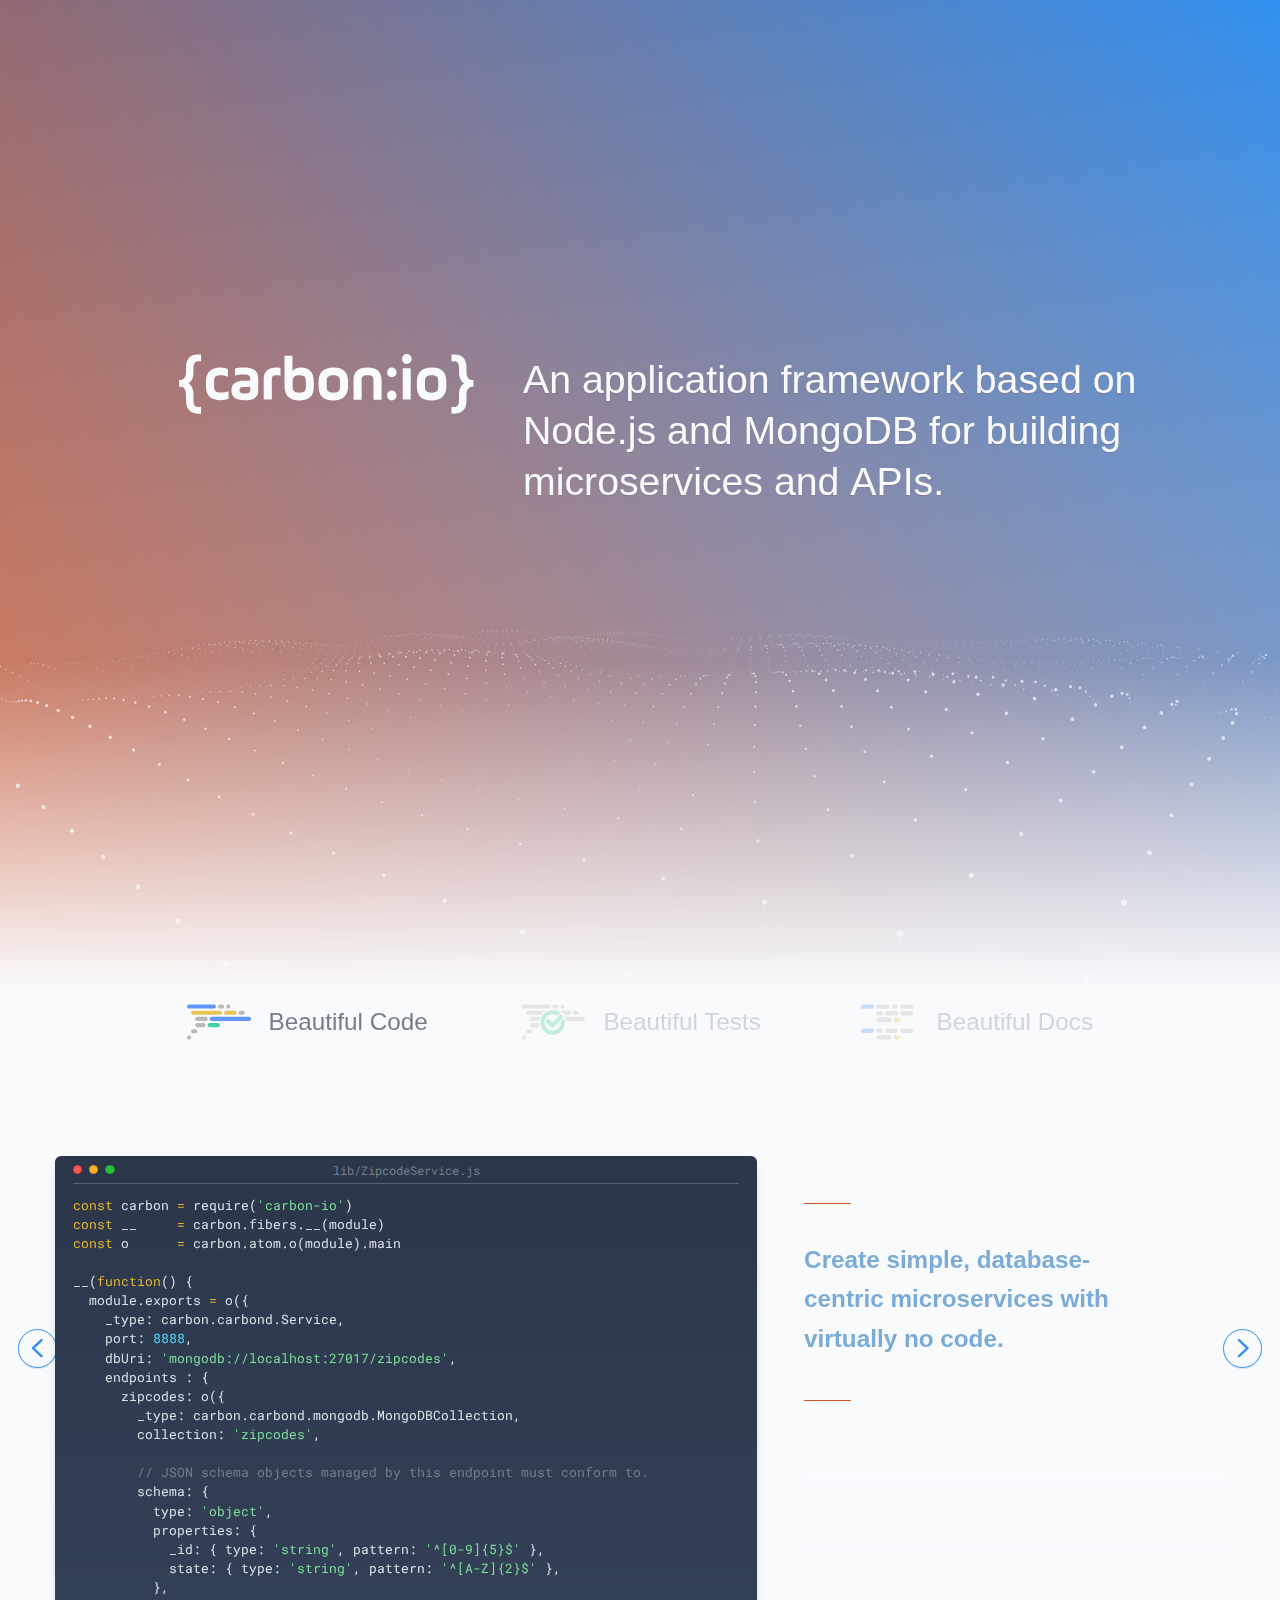
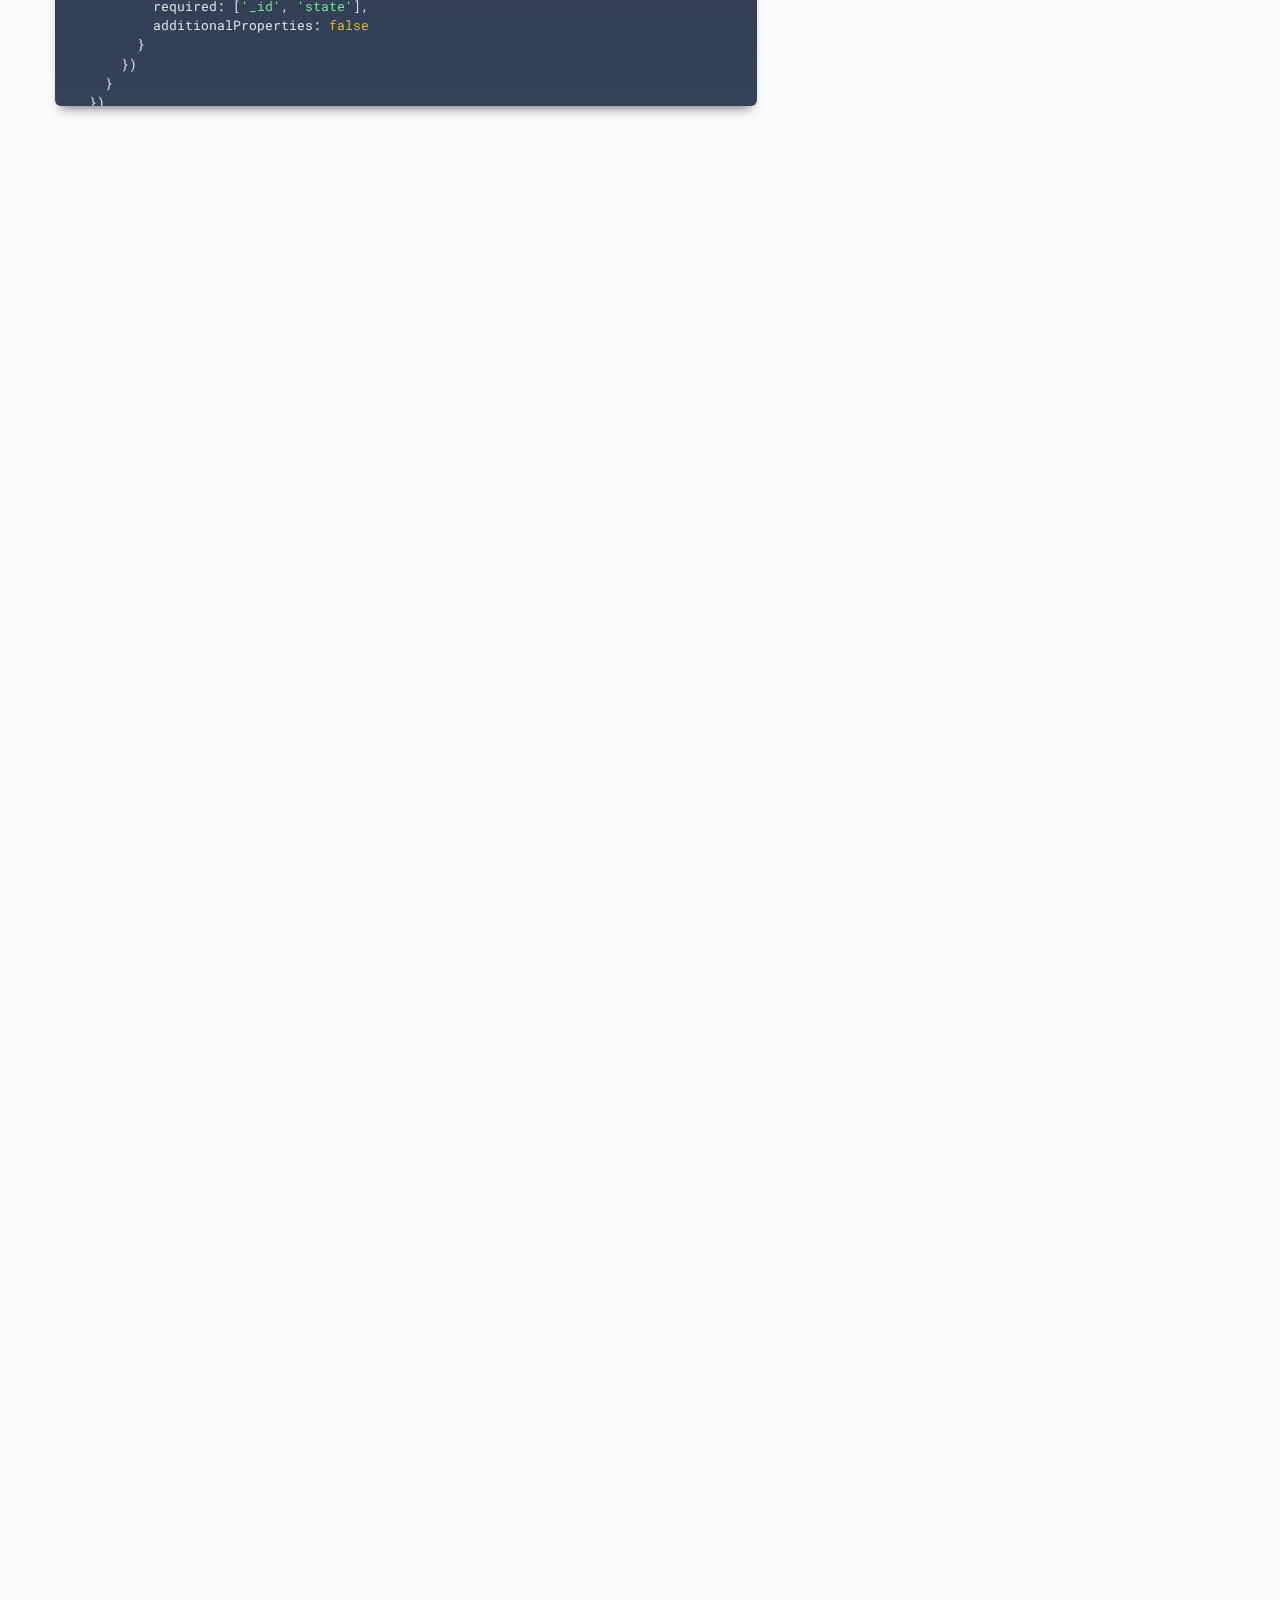
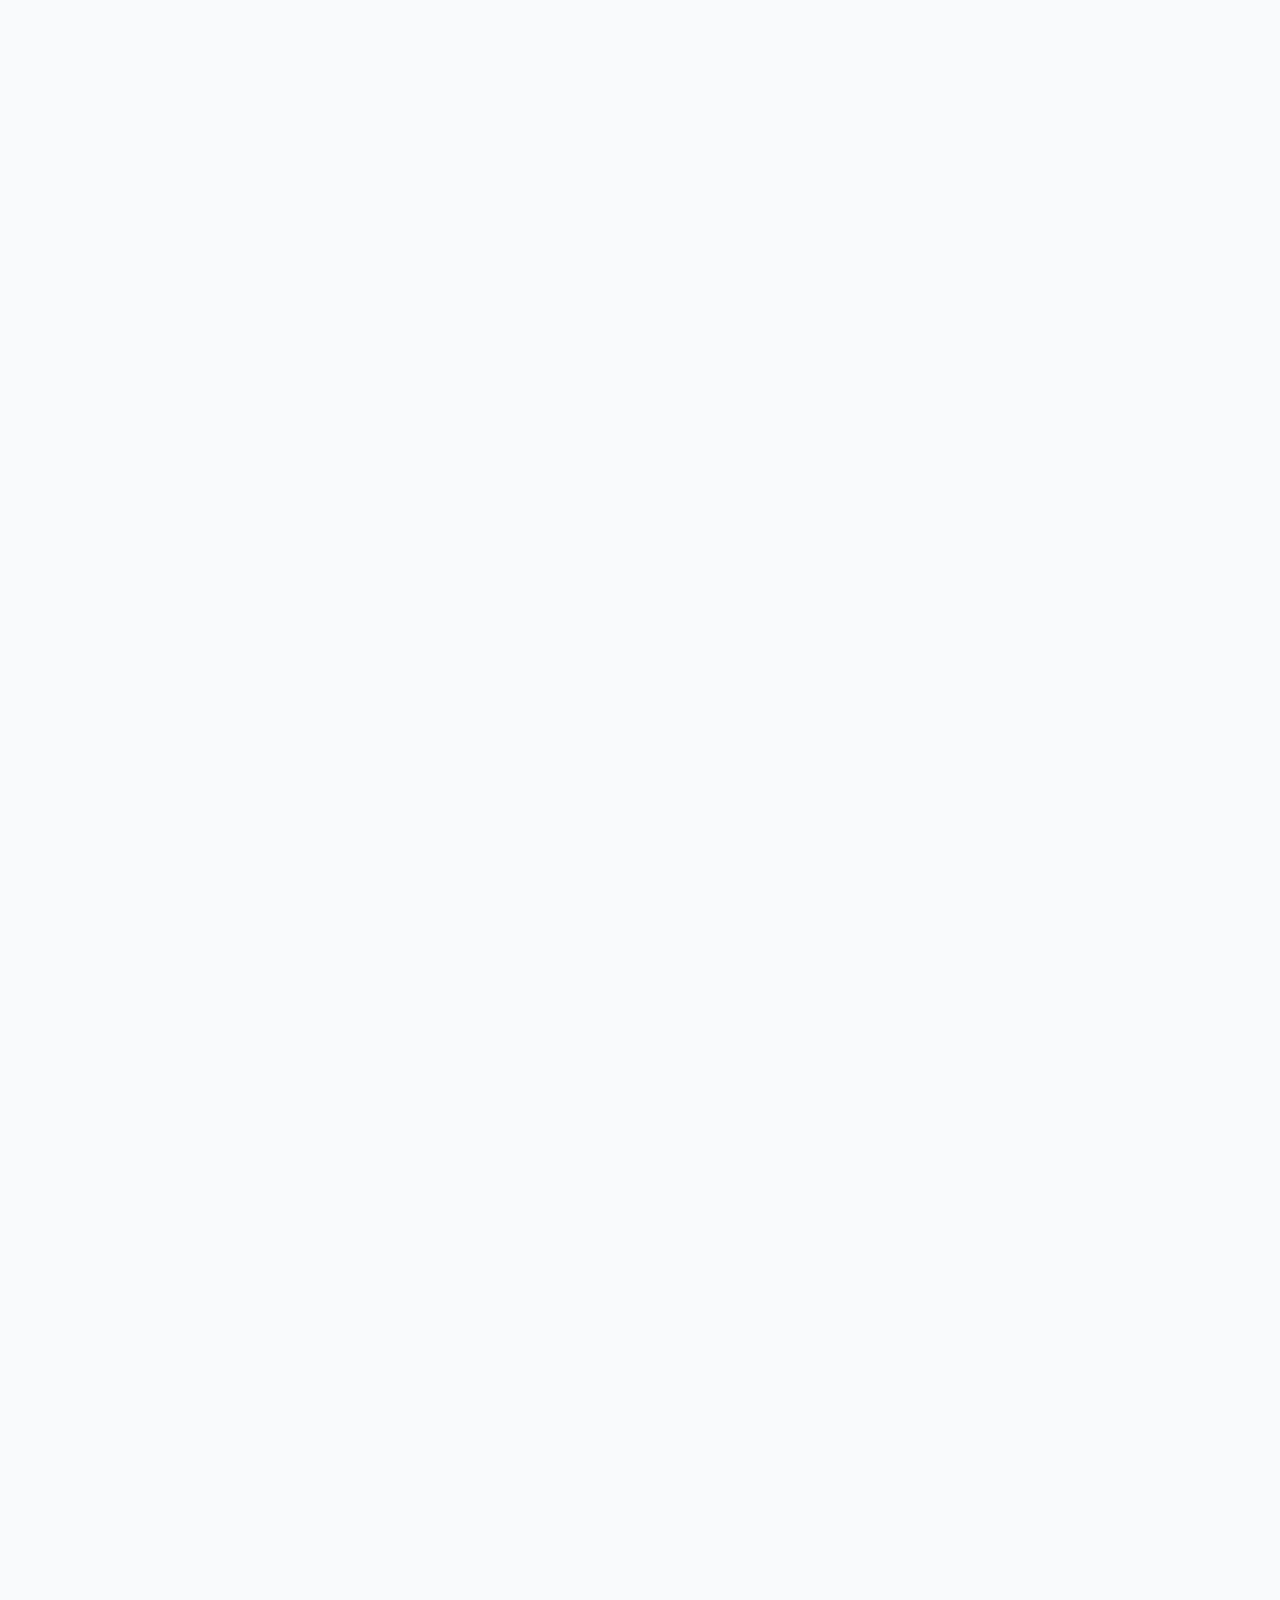
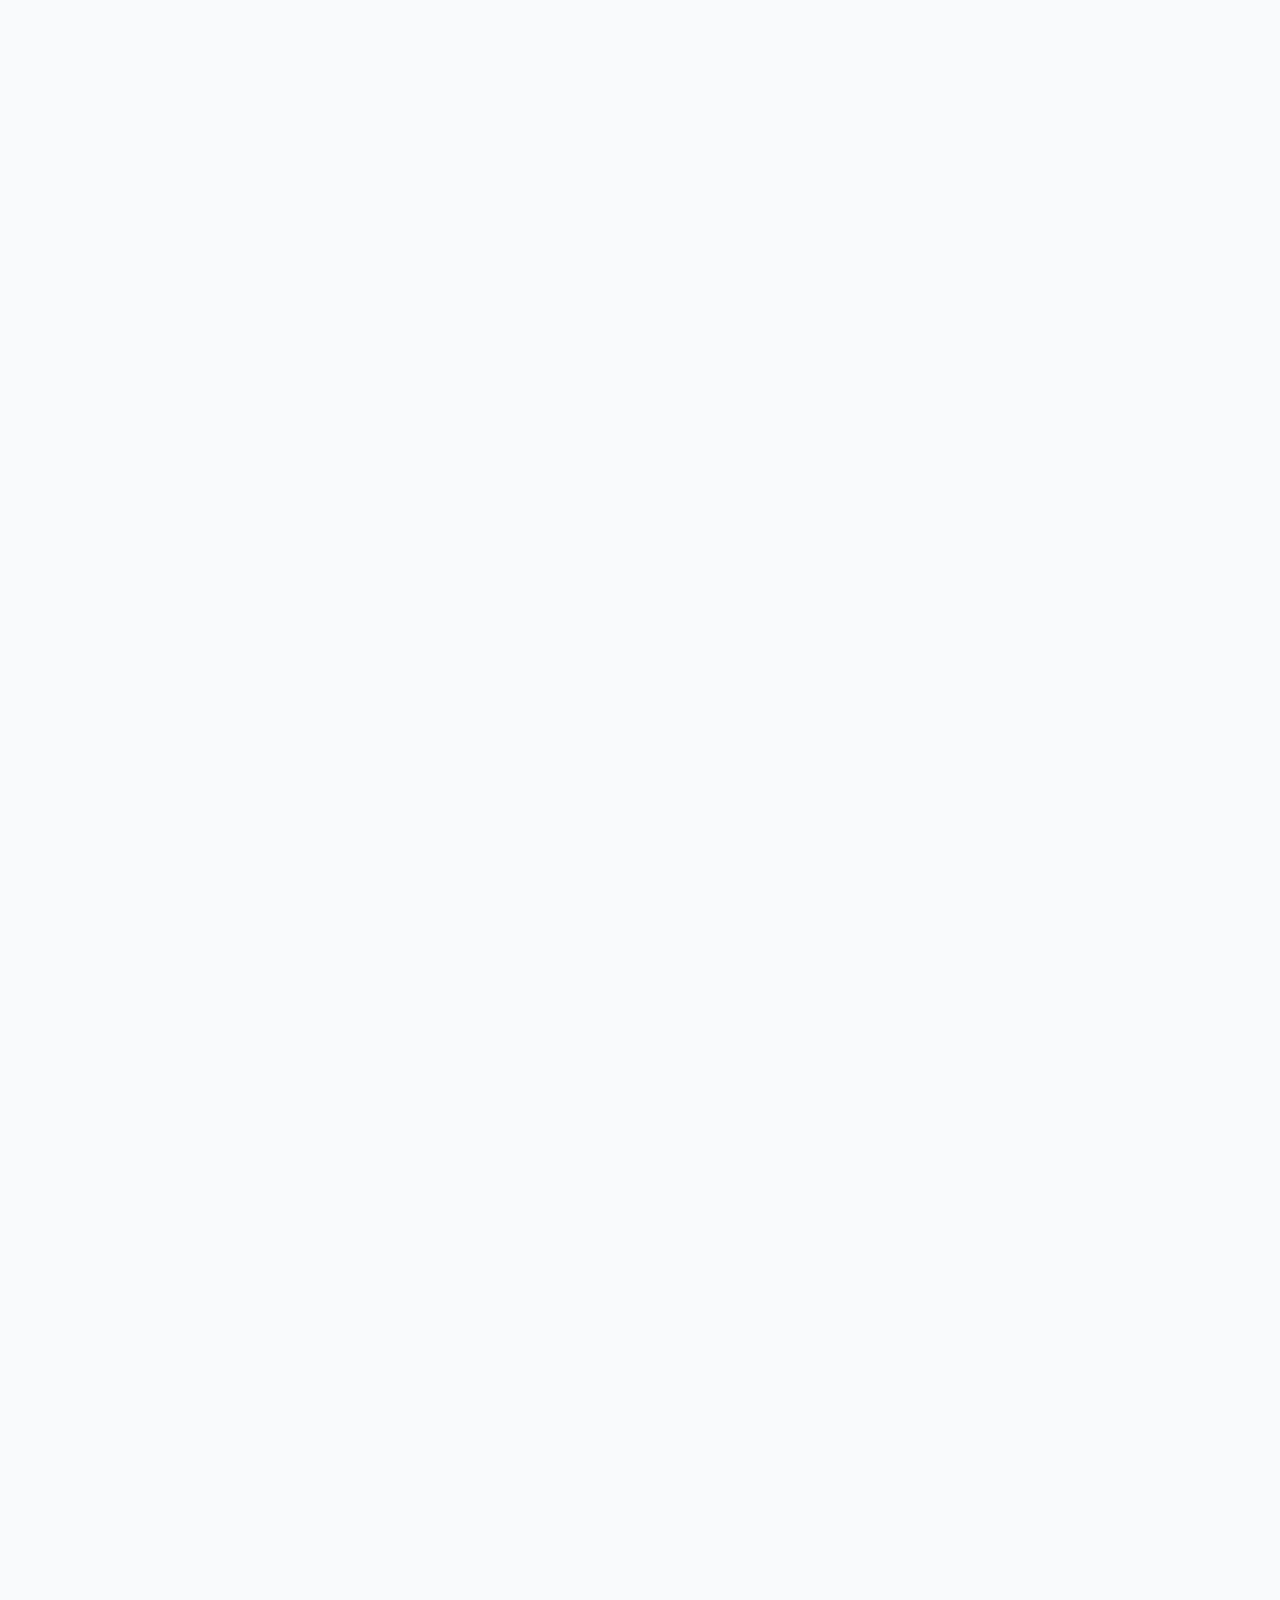
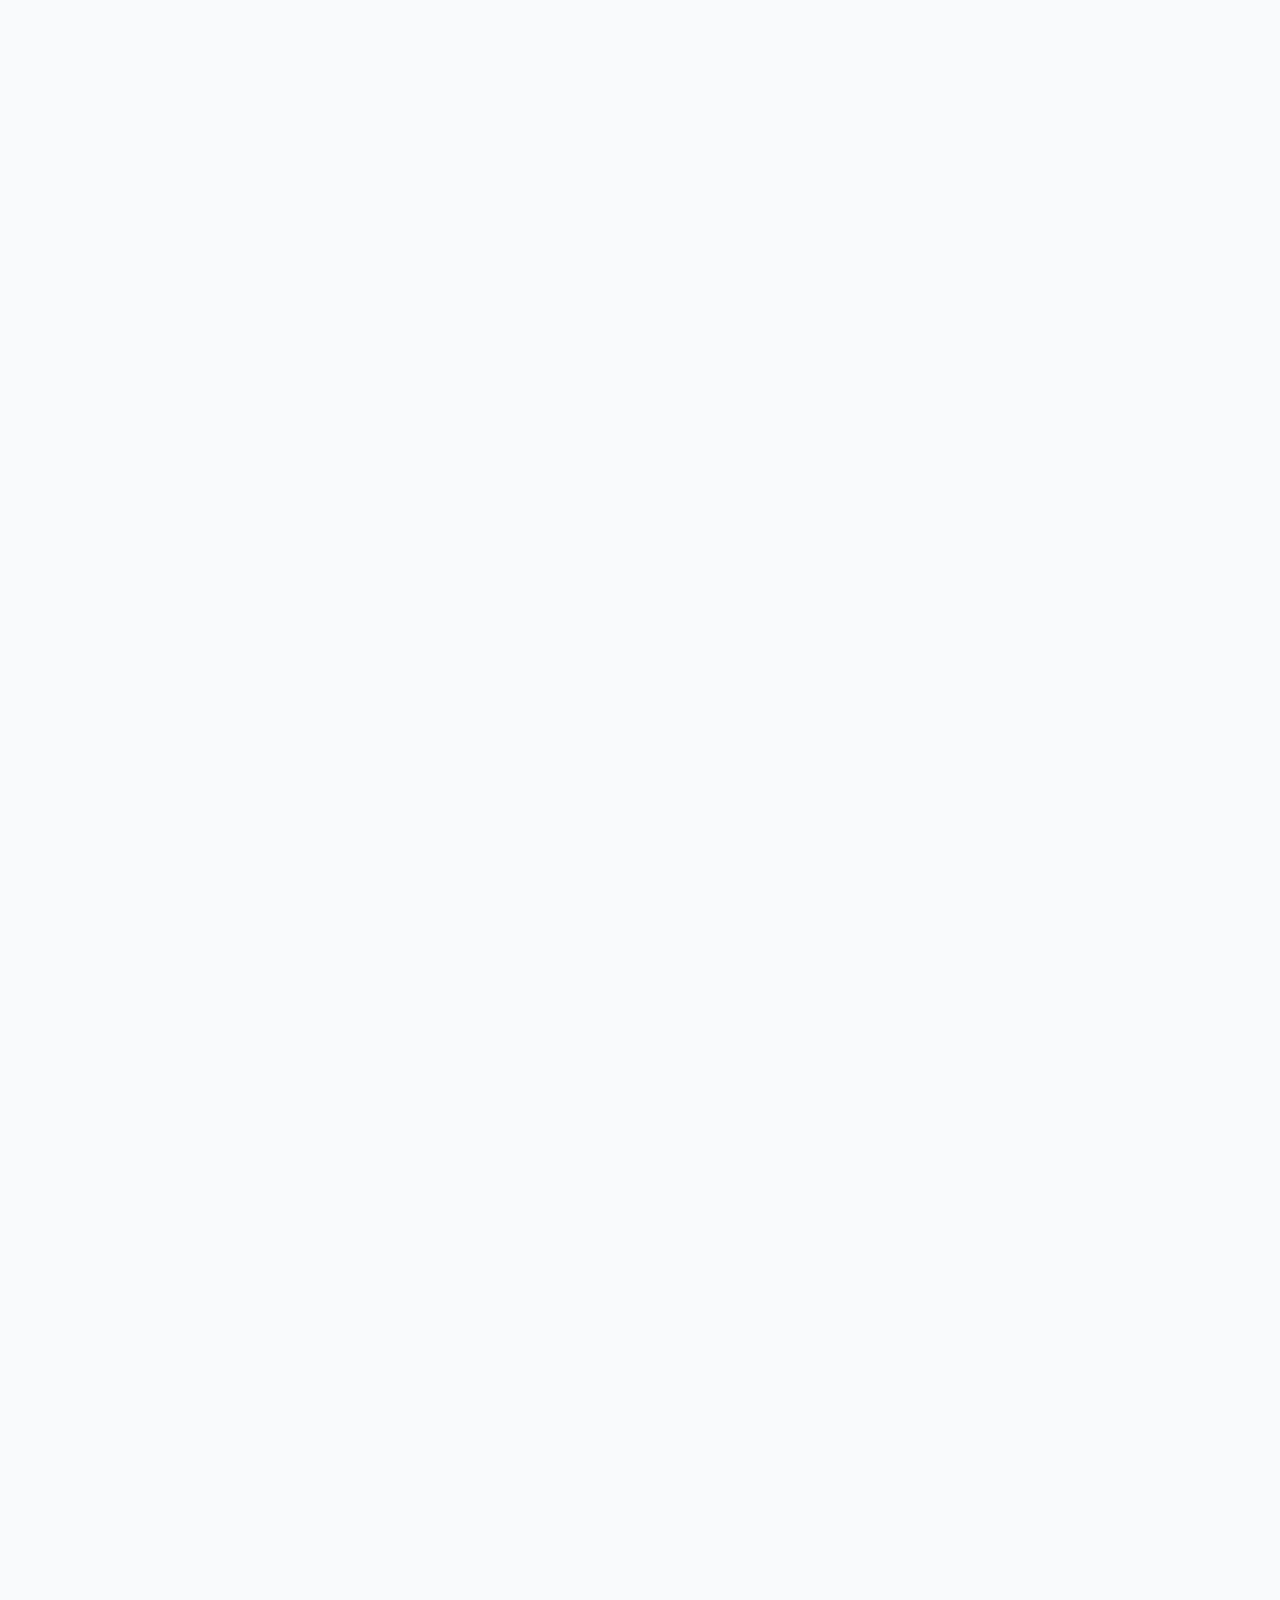
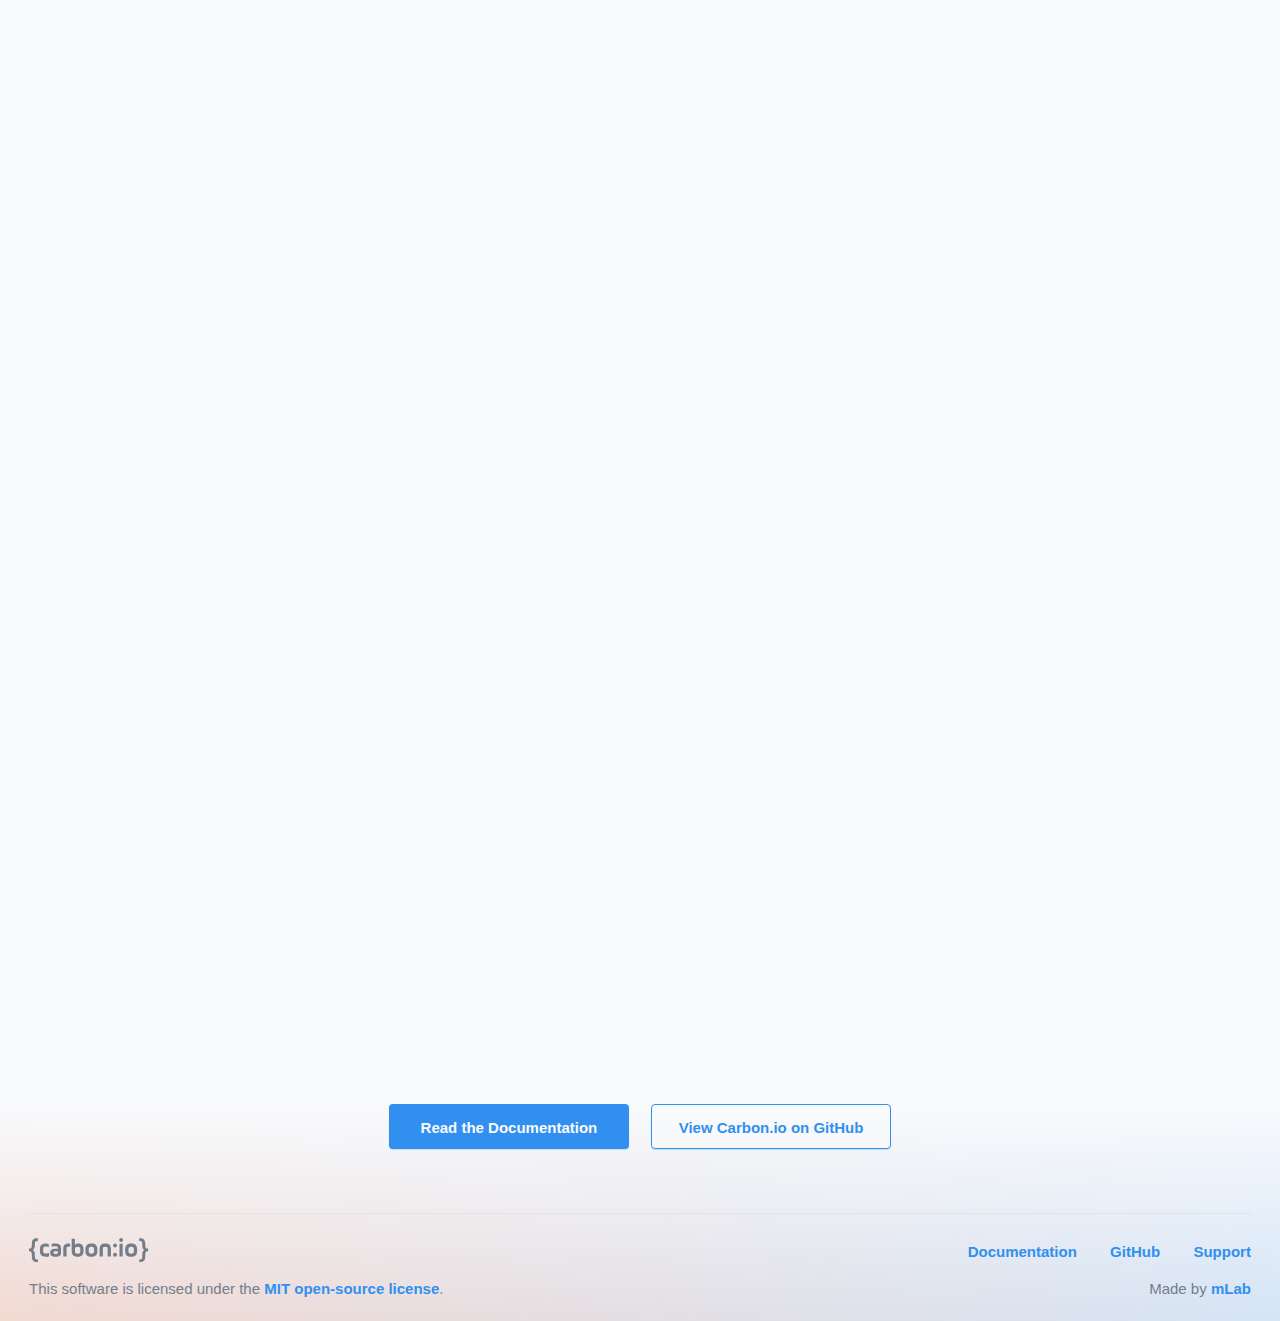
==== docs/index.html @ abeb1b85 "add compiled docs directory" ====
<!DOCTYPE html>
<html lang="en">

<head>
  <meta charset="utf-8">
  <meta http-equiv="Content-Type" content="text/html; charset=utf-8" />
  <meta name="viewport" content="width=device-width, initial-scale=1, user-scalable=no">

  <title>Carbon.io - API & Microservice App Framework</title>
  <meta name="Description" content="Quickly build, test, and document database-centric microservices and APIs with Carbon.io."/>
  <meta name='Keywords' content="carbon, carbon io, node.js, nodejs, microservice, microservices, api, framework, documentation, MongoDB" />
  <link rel="canonical" href="https://carbon.io/" />

  <!-- Icons -->
  <link rel="apple-touch-icon" sizes="180x180" href="/apple-touch-icon.png">
  <link rel="icon" type="image/png" sizes="32x32" href="/favicon-32x32.png">
  <link rel="icon" type="image/png" sizes="16x16" href="/favicon-16x16.png">
  <link rel="manifest" href="/manifest.json">
  <link rel="mask-icon" href="/safari-pinned-tab.svg" color="#3190ef">
  <meta name="theme-color" content="#3190ef">

  <!-- Open Graph -->
  <meta property="og:title" content="Carbon.io | Microservice & API Framework" />
  <meta property="og:description" content="Quickly build, test, and document database-centric microservices and APIs with Carbon.io." />
  <meta property="og:url" content="https://carbon.io/" />
  <meta property="og:updated_time" content="${updatedAt}" />
  <meta property="og:image" content="https://carbon.io/images/open-graph.png" />
  <meta property="og:image:url" content="https://carbon.io/images/open-graph.png" />
  <meta property="og:image:type" content="image/png" />
  <meta property="og:image:width" content="1200" />
  <meta property="og:image:height" content="630" />
  <meta property="og:site_name" content="Carbon.io" />
  <meta property="og:type" content="website" />
  <meta property="og:card" content="summary" />
  <meta property="og:locale" content="en_US" />

  <!-- Twitter Open Graph -->
  <meta property="twitter:title" content="Carbon.io | Microservice & API Framework" />
  <meta property="twitter:description" content="Quickly build, test, and document database-centric microservices and APIs with Carbon.io." />
  <meta property="twitter:url" content="https://carbon.io/" />
  <meta property="twitter:image" content="https://carbon.io/images/open-graph.png" />
  <meta property="twitter:image:alt" content="Carbon.io | Microservice & API Framework" />
  <meta name="twitter:card" content="summary_large_image">
  <meta name="twitter:site" content="@mlab" />
  <meta name="twitter:creator" content="@mlab" />
  <link rel="me" href="https://twitter.com/mlab" />

  <!-- Styles -->
  <link href="https://fonts.googleapis.com/css?family=Roboto+Mono:400,700" rel="stylesheet">
  <link href="css/main.css" rel="stylesheet" type="text/css" />
</head>

<body ontouchstart="">
  <section class="splash" id="splash">
    <div class="splash--particles" id="particles"></div>
    
    
<nav js-navigation class="navigation">
  <a href="/" title="Carbon.io home">
    <?xml version="1.0" encoding="utf-8"?>
<!-- Generator: Adobe Illustrator 21.1.0, SVG Export Plug-In . SVG Version: 6.00 Build 0)  -->
<svg class="navigation--logo" version="1.1" id="Layer_1" xmlns="http://www.w3.org/2000/svg" xmlns:xlink="http://www.w3.org/1999/xlink" x="0px" y="0px"
	 viewBox="0 0 649.5 498.7" style="enable-background:new 0 0 649.5 498.7;" xml:space="preserve">
<style type="text/css">
	.svg-logo-mark--light{fill:#F9FAFC;}
</style>
<path class="svg-logo-mark--light" d="M283.2,270.9v-47.6c0-38.8,16.4-49.2,56.5-49.2c26.8,0,44.6,6,59.6,13.3V122c-14.9-6-34.2-13.3-61-13.3
	c-81.8,0-123.5,44.6-123.5,113.1v50.6c0,72.9,38.8,113.1,126.5,113.1c25.3,0,43.2-6,64-11.9v-64c-19.3,6-37.2,10.4-59.6,10.4
	C301.1,321.6,283.2,309.6,283.2,270.9z"/>
<path class="svg-logo-mark--light" d="M633.1,215.9c-28.3,0-43.2-29.7-43.2-75.9v-34.2c0-68.5-38.8-105.7-95.3-105.7h-31.3v56.5h23.8
	c28.3,0,40.2,19.3,40.2,61v32.8c0,35.7,8.9,74.5,43.2,93.8c-34.2,17.9-43.2,56.5-43.2,93.8v43.2c0,41.7-11.9,61-40.2,61h-23.8v56.5
	h31.3c55,0,95.3-37.2,95.3-105.7v-44.6c0-46.1,14.9-75.9,43.2-75.9h16.4V216C649.5,215.9,633.1,215.9,633.1,215.9z"/>
<path class="svg-logo-mark--light" d="M59.6,105.7v34.2c0,46.1-14.9,75.9-43.2,75.9H0v56.5h16.4c28.3,0,43.2,28.3,43.2,75.9v44.6
	c0,68.5,40.2,105.7,95.3,105.7h31.3v-56.5h-23.8c-28.3,0-40.2-19.3-40.2-61v-43.2c0-37.2-8.9-77.4-43.2-93.8
	c35.7-19.3,43.2-58.1,43.2-93.8v-32.5c0-41.7,11.9-61,40.2-61h23.8V0h-31.3C98.2,0,59.6,35.8,59.6,105.7z"/>
</svg>

  </a>
  
  <div class="navigation--links">
    <a class="navigation--link" href="https://docs.carbon.io/en/latest" title="Carbon.io documentation">Documentation</a>
    <a class="navigation--link" href="https://github.com/carbon-io/carbon-io/" title="Carbon.io on Github">Github</a>
    <a class="navigation--link" href="https://docs.carbon.io/en/latest/support.html" title="Carbon.io Support">Support</a>
  </div>

  <div class="navigation--mobile">
    <div class="navigation--mobile-toggle" js-toggle-mobile-navigation>
      <div class="navigation--mobile-toggle-line"></div>
      <div class="navigation--mobile-toggle-line"></div>
      <div class="navigation--mobile-toggle-line"></div>
    </div>

    <div class="navigation--mobile-links" js-mobile-navigation>
      <a class="navigation--mobile-link" href="https://docs.carbon.io/en/latest" title="Carbon.io documentation">Documentation</a>
      <a class="navigation--mobile-link" href="https://github.com/carbon-io/carbon-io/" title="Carbon.io on Github">Github</a>
      <a class="navigation--mobile-link" href="https://docs.carbon.io/en/latest/support.html" title="Carbon.io Support">Support</a>
    </div>
  </div>
</nav>


    <div class="splash--content-section">
      <div js-header-group class="splash--header-group">
        <div class="splash--header-logo-container">
          <?xml version="1.0" encoding="utf-8"?>
<!-- Generator: Adobe Illustrator 21.1.0, SVG Export Plug-In . SVG Version: 6.00 Build 0)  -->
<svg class="splash--header-logo" version="1.1" id="Layer_1" xmlns="http://www.w3.org/2000/svg" xmlns:xlink="http://www.w3.org/1999/xlink" x="0px" y="0px"
	 viewBox="0 0 168 34" style="enable-background:new 0 0 168 34;" xml:space="preserve">
<style type="text/css">
	.svg-logo--light{fill:#F9FAFC;}
</style>
<g>
	<g>
		<path class="svg-logo--light" d="M19.9,18.5v-3.2c0-2.6,1.1-3.3,3.8-3.3c1.8,0,3,0.4,4,0.9V8.5c-1-0.4-2.3-0.9-4.1-0.9c-5.5,0-8.3,3-8.3,7.6
			v3.4c0,4.9,2.6,7.6,8.5,7.6c1.7,0,2.9-0.4,4.3-0.8v-4.3c-1.3,0.4-2.5,0.7-4,0.7C21.1,21.9,19.9,21.1,19.9,18.5z M36.4,7.7
			c-1.8,0-3.5,0.2-4.7,0.6v4c1-0.4,2.9-0.7,5-0.7c2.2,0,3.6,0.3,3.6,2.2v1.3h-3.5c-4.1,0-7.1,1.4-7.1,5.5c0,3.7,2.2,5.6,7.6,5.6
			s7.6-1.9,7.6-5.7v-6.8C44.9,9.1,41.6,7.7,36.4,7.7z M40.4,20.3c0,2-1.5,2.1-3.1,2.1s-3-0.1-3-1.8c0-1.3,0.8-1.9,2.5-1.9h3.6V20.3z
			 M48,14.1v11.7h4.6V14.5c0-1.6,0.4-2.4,2.7-2.4c0.9,0,1.7,0.1,2.2,0.3V7.9c-0.7-0.2-1.2-0.3-2.2-0.3C50.4,7.7,48,9.9,48,14.1z
			 M69.1,7.7c-2.4,0-3.9,0.8-4.8,2V1h-4.5v17.5c0,5.6,3.7,7.8,8.3,7.8c5.2,0,8.3-2.2,8.3-7.8v-2.8C76.4,10.6,74,7.7,69.1,7.7z
			 M71.9,18.4c0,2.3-0.5,3.5-3.7,3.5c-3.1,0-3.8-1.2-3.8-3.5v-2.8c0-2.3,0.7-3.5,3.8-3.5c3.1,0,3.7,1.2,3.7,3.5V18.4z M87.5,7.7
			c-5.4,0-8.4,2.8-8.4,7.9v2.8c0,5.2,2.6,7.9,8.4,7.9c5.4,0,8.3-2.8,8.3-7.9v-2.8C95.8,10.3,93.2,7.7,87.5,7.7z M91.2,18.4
			c0,2.3-0.6,3.5-3.7,3.5s-3.8-1.2-3.8-3.5v-2.8c0-2.3,0.7-3.5,3.8-3.5c3.1,0,3.7,1.2,3.7,3.5V18.4z M106.8,7.7
			c-5.3,0-7.9,2.5-7.9,7.2v11h4.6v-11c0-1.8,0.5-2.8,3.4-2.8s3.3,1,3.3,2.8v11h4.6v-11C114.7,10.1,112.3,7.7,106.8,7.7z M120.6,7.6
			c-1.5,0-2.7,1.2-2.7,2.8c0,1.5,1.2,2.8,2.7,2.8s2.7-1.3,2.7-2.8C123.3,8.9,122.1,7.6,120.6,7.6z M120.6,20.7
			c-1.5,0-2.7,1.2-2.7,2.8c0,1.5,1.2,2.8,2.7,2.8s2.7-1.2,2.7-2.8C123.3,22,122.1,20.7,120.6,20.7z M126.8,25.8h4.5V8.1h-4.5V25.8z
			 M129.1,0c-1.5,0-2.7,1.2-2.7,2.8c0,1.5,1.2,2.8,2.7,2.8s2.7-1.3,2.7-2.8S130.6,0,129.1,0z M143.2,7.7c-5.4,0-8.4,2.8-8.4,7.9v2.8
			c0,5.2,2.6,7.9,8.4,7.9c5.4,0,8.3-2.8,8.3-7.9v-2.8C151.5,10.3,148.9,7.7,143.2,7.7z M146.9,18.4c0,2.3-0.6,3.5-3.7,3.5
			c-3.1,0-3.8-1.2-3.8-3.5v-2.8c0-2.3,0.7-3.5,3.8-3.5s3.7,1.2,3.7,3.5V18.4z M165.8,14.8c-1.9,0-2.9-2-2.9-5.1V7.4
			c0-4.6-2.6-7.1-6.4-7.1h-2.1v3.8h1.6c1.9,0,2.7,1.3,2.7,4.1v2.2c0,2.4,0.6,5,2.9,6.3c-2.3,1.2-2.9,3.8-2.9,6.3v2.9
			c0,2.8-0.8,4.1-2.7,4.1h-1.6v3.8h2.1c3.7,0,6.4-2.5,6.4-7.1v-3c0-3.1,1-5.1,2.9-5.1h1.1v-3.8C166.9,14.8,165.8,14.8,165.8,14.8z
			 M4,7.4v2.3c0,3.1-1,5.1-2.9,5.1H0v3.8h1.1C3,18.6,4,20.5,4,23.7v3c0,4.6,2.7,7.1,6.4,7.1h2.1V30h-1.6c-1.9,0-2.7-1.3-2.7-4.1V23
			c0-2.5-0.6-5.2-2.9-6.3c2.4-1.3,2.9-3.9,2.9-6.3V8.2c0-2.8,0.8-4.1,2.7-4.1h1.6V0.3h-2.1C6.6,0.3,4,2.7,4,7.4z"/>
	</g>
</g>
</svg>

        </div>

        <div class="splash--header-text-container">
          <h1 class="splash--header-text">An application framework based on Node.js and MongoDB for building <strong>microservices</strong> and <strong>APIs</strong>.</h1>
          <div class="landscape-test"></div>
        </div>
      </div>

      <div js-header-cta class="splash--cta">
        <a href="https://docs.carbon.io/en/latest" class="splash--cta-primary" title="Carbon.io documentation">Read the Documentation</a>
        <a href="https://github.com/carbon-io/carbon-io/" class="splash--cta-secondary" title="Carbon.io on GitHub">View Carbon.io on GitHub</a>
      </div>
    </div>
  </section>

  <section class="carousel">
    <div class="carousel--triple-feature">
      <div class="carousel--triple-feature-group s-active" js-page-indicator="0">
        <img class="carousel--triple-feature-icon" src="/images/beautiful-code.svg" alt="">
        Beautiful Code
      </div>

      <div class="carousel--triple-feature-group" js-page-indicator="1">
        <img class="carousel--triple-feature-icon" src="/images/beautiful-tests.svg" alt="">
        Beautiful Tests
      </div>

      <div class="carousel--triple-feature-group" js-page-indicator="2">
        <img class="carousel--triple-feature-icon" src="/images/beautiful-docs.svg" alt="">
        Beautiful Docs
      </div>
    </div>

    <div class="carousel--control m-back" js-carousel-previous  title="Previous feature">
      <?xml version="1.0" encoding="utf-8"?>
<!-- Generator: Adobe Illustrator 21.1.0, SVG Export Plug-In . SVG Version: 6.00 Build 0)  -->
<svg version="1.1" id="Layer_1" xmlns="http://www.w3.org/2000/svg" xmlns:xlink="http://www.w3.org/1999/xlink" x="0px" y="0px"
	 viewBox="0 0 512 512" style="enable-background:new 0 0 512 512;" xml:space="preserve" height="25px">
<style type="text/css">
	.st0{fill:#3190EF;}
</style>
<title>chevron-left</title>
<path class="st0" d="M143.4,256L143.4,256c0-6.9,2.9-13.5,7.9-18.3L331.5,69.2c10-9.5,25.8-9.1,35.3,0.9c9.5,10,9.1,25.8-0.9,35.3
	c-0.1,0.1-0.2,0.2-0.2,0.2L205,256l160.7,150.3c10,9.5,10.4,25.3,0.9,35.3c-9.4,9.9-25,10.4-35.1,1.2L151.4,274.3
	C146.3,269.5,143.4,262.9,143.4,256z"/>
</svg>

    </div>

    <div class="carousel--control m-forward" js-carousel-next  title="Next feature">
      <?xml version="1.0" encoding="utf-8"?>
<!-- Generator: Adobe Illustrator 21.1.0, SVG Export Plug-In . SVG Version: 6.00 Build 0)  -->
<svg version="1.1" id="Layer_1" xmlns="http://www.w3.org/2000/svg" xmlns:xlink="http://www.w3.org/1999/xlink" x="0px" y="0px"
	 viewBox="0 0 512 512" style="enable-background:new 0 0 512 512;" xml:space="preserve" height="25px">
<style type="text/css">
	.st0{fill:#3190EF;}
</style>
<title>chevron-right</title>
<path class="st0" d="M373.6,256L373.6,256c0,6.9-2.9,13.5-7.9,18.3L185.5,442.8c-10,9.5-25.8,9.1-35.3-0.9
	c-9.5-10-9.1-25.8,0.9-35.3c0.1-0.1,0.2-0.2,0.2-0.2L312,256L151.4,105.7c-10-9.5-10.4-25.3-0.9-35.3c9.4-9.9,25-10.4,35.1-1.2
	l180.2,168.5C370.7,242.5,373.6,249.1,373.6,256z"/>
</svg>

    </div>

    <div js-feature-carousel class="carousel--group-wrapper">
      <article class="carousel--group" js-carousel-group="code">
        <h2 class="carousel--header m-mobile">
          <div class="carousel--header-keyline"></div>
          Create simple, database-centric microservices with virtually no code.
          <div class="carousel--header-keyline"></div>
        </h2>

        <div class="carousel--column m-large">
          <div class="carousel--code-wrapper">
            <pre class="carousel--code language-js">
              <code>
                
const carbon = require('carbon-io')  
const __     = carbon.fibers.__(module) 
const o      = carbon.atom.o(module).main

__(function() {
  module.exports = o({
    _type: carbon.carbond.Service,
    port: 8888,
    dbUri: 'mongodb://localhost:27017/zipcodes',
    endpoints : {
      zipcodes: o({
        _type: carbon.carbond.mongodb.MongoDBCollection,
        collection: 'zipcodes',

        // JSON schema objects managed by this endpoint must conform to. 
        schema: {
          type: 'object',
          properties: {
            _id: { type: 'string', pattern: '^[0-9]{5}$' },
            state: { type: 'string', pattern: '^[A-Z]{2}$' },
          },
          required: ['_id', 'state'],
          additionalProperties: false
        }
      })
    }
  })
})
              <br>
            </code>
            </pre>
            <div class="carousel--window-chrome m-code">
              <span>lib/ZipcodeService.js</span>

              <div class="carousel--window-controls">
                <div class="carousel--window-control m-red"></div>
                <div class="carousel--window-control m-yellow"></div>
                <div class="carousel--window-control m-green"></div>
              </div>
            </div>
          </div>
        </div>

        <div class="carousel--column m-small">
          <h2 class="carousel--header">
            <div class="carousel--header-keyline"></div>
            Create simple, database-centric microservices with virtually no code.
            <div class="carousel--header-keyline"></div>
          </h2>

          <div class="carousel--terminal-wrapper">
            <pre class="carousel--terminal">
              <code js-terminal="code"></code>
            </pre>
          </div>
        </div>
      </article>

      <article class="carousel--group s-inactive" js-carousel-group="tests">
        <h2 class="carousel--header m-mobile">
          <div class="carousel--header-keyline"></div>
          Easily create unit tests for your service with the built-in testing library.
          <div class="carousel--header-keyline"></div>
        </h2>

        <div class="carousel--column m-large">
          <div class="carousel--code-wrapper">
            <pre class="carousel--code language-js">
              <code>
                
const carbon = require('carbon-io')  
const __     = carbon.fibers.__(module) 
const o      = carbon.atom.o(module).main
const _o     = carbon.bond._o(module)

__(function() {
  module.exports = o({
    _type: carbon.carbond.test.ServiceTest,
    name: 'ZipcodeServiceTest',
    service: _o('../lib/ZipcodeService'),

    tests: [
      // Test POST by inserting some zipcodes
      {
        reqSpec: {
          url: '/zipcodes',
          method: 'POST',
          body: { _id: '94110', state: 'CA' }
        },
        resSpec: {
          statusCode: 201,
        }
      },

      // Test invalid POST. These should get a 400 status code (Bad Request)
      {
        reqSpec: {
          url: '/zipcodes',
          method: 'POST',
          body: { _id: '1', state: 'NY' } // Malformed zipcode
        },
        resSpec: {
          statusCode: 400
        }
      }
    ],

    setup: function() {
      carbon.carbond.test.ServiceTest.prototype.setup.call(this)
      this.service.db.command({dropDatabase: 1})
    },

    teardown: function() {
      this.service.db.command({dropDatabase: 1})
      carbon.carbond.test.ServiceTest.prototype.teardown.call(this)
    }
  })
})
                <br>
              </code>
            </pre>

            <div class="carousel--window-chrome m-code">
              <span>test/ZipcodeServiceTest.js</span>

              <div class="carousel--window-controls">
                <div class="carousel--window-control m-red"></div>
                <div class="carousel--window-control m-yellow"></div>
                <div class="carousel--window-control m-green"></div>
              </div>
            </div>
          </div>
        </div>
        
        <div class="carousel--column m-small">
          <h2 class="carousel--header">
            <div class="carousel--header-keyline"></div>
            Easily write unit tests for your service with the built-in testing library.
            <div class="carousel--header-keyline"></div>
          </h2>

          <div class="carousel--terminal-wrapper">
            <pre class="carousel--terminal">
              <code js-terminal="tests"></code>
            </pre>
          </div>
        </div>
      </article>

      <article class="carousel--group s-inactive" js-carousel-group="docs">
        <h2 class="carousel--header m-mobile">
          <div class="carousel--header-keyline"></div>
          Generate docs straight from your code with no extra hassle.
          <div class="carousel--header-keyline"></div>
        </h2>

        <div class="carousel--column m-small">
          <h2 class="carousel--header">
            <div class="carousel--header-keyline"></div>
            Generate docs straight from your code with no extra hassle.
            <div class="carousel--header-keyline"></div>
          </h2>

          <div class="carousel--terminal-wrapper">
            <pre class="carousel--terminal">
              <code js-terminal="docs"></code>
            </pre>
          </div>
        </div>

        <div class="carousel--column m-large">
          <div class="carousel--docs-image"></div>
        </div>
      </article>
    </div>
  </section>

  <section js-example-section class="example" id="npm-example">
    <div class="example--left">
      <h1 class="example--header">Install Carbon.io</h1>
      <a class="example--link" href="https://www.npmjs.com/package/carbon-io" target="_blank" title="Hello world example">View package on npm</a>
    </div>

    <div class="example--right">
      <p class="example--body">Install the latest stable version of Carbon.io with npm.</p>
      <pre class="example--code m-terminal">
        <code><mark class="no-select">$ </mark>npm install carbon-io</code>
      </pre>
    </div>
  </section>

  <section js-example-section class="example" id="hello-example">
    <div class="example--left">
      <h1 class="example--header">Hello World</h1>
      <a class="example--link" href="https://github.com/carbon-io/example__hello-world-service" target="_blank" title="Hello world example">View example on GitHub</a>
    </div>

    <div class="example--right">
      <p class="example--body">With Carbon.io, APIs are defined via Services. A Service is an HTTP server that exposes a JSON REST API and which is defined as a tree of Endpoints. This Service defines a HTTP GET method on an Endpoint called "hello".</p>
      <pre class="language-js example--code" js-highlight-id="hello-world">
        <code>
const carbon = require('carbon-io')
const __     = carbon.fibers.__(module)
const o      = carbon.atom.o(module).main

<mark js-highlighted-code="hello-1"><mark js-inline-highlight="hello-1">__</mark>(function() {</mark>
  module.exports = o({
    _type: carbon.carbond.Service,
    port: 8888,
    endpoints : {
<mark js-highlighted-code="hello-2">      hello: <mark js-inline-highlight="hello-2">o</mark>({</mark>
        _type: carbon.carbond.Endpoint,
        <mark class="no-highlight">get</mark>: function(req, res) {
          return { msg: 'Hello, world!' }
        }
      })
    }
  })
})
</code>
      </pre>
    </div>
  </section>

  <section js-example-section class="example" id="endpoints-example">
    <div class="example--left">
      <h1 class="example--header">Endpoints & Operations</h1>
      <a class="example--link" href="https://github.com/carbon-io-guides/example__hello-world-service-parameter-parsing" target="_blank" title="Endpoints and operations example">View example on GitHub</a>
    </div>

    <div class="example--right">
      <p class="example--body">Each Endpoint is made up of Operations, which can formally define request parameters and responses. Operation definitions can use JSON Schemas to automatically validate input parameters and output responses.</p>
      
      <pre class="language-js example--code">
        <code>
const carbon = require('carbon-io')
const __     = carbon.fibers.__(module)
const o      = carbon.atom.o(module).main

__(function() {
  module.exports = o({
    _type: carbon.carbond.Service,
    port: 8888,
    endpoints : {
      hello: o({
        _type: carbon.carbond.Endpoint,

        <mark class="no-highlight">get</mark>: {
          parameters: { 
            who: {
              location: 'query',  // Parameters can be query, header, path, or body
              required: false,
              <mark class="no-highlight">default</mark>: 'world',
              schema: { type: 'string' } 
            }           
          },
          responses: [
            {
              statusCode: 200,
              description: 'Success',
              schema: {
                type: 'object',
                properties: {
                  msg: { type: 'string' }
                },
                required: [ 'msg' ],
                additionalProperties: false
              }
            }
          ],
          
          service: function(req, res) {
            return { msg: `Hello ${req.parameters.who}!` }
          }
        }
      })
    }
  })
})
</code>
      </pre>
    </div>
  </section>

  <section js-example-section class="example" id="collections-example">
    <div class="example--left">
      <h1 class="example--header">MongoDB Collections</h1>
      <a class="example--link" href="https://github.com/carbon-io-guides/example__zipcode-service" target="_blank" title="Collections example">View example on GitHub</a>
    </div>

    <div class="example--right">
      <p class="example--body">Collections are a high-level abstraction on top of Endpoints that provide a higher-level interface for implementing access to a collection of resources. You can easily implement full database CRUD with virtually no code.</p>

      <pre class="language-js example--code">
        <code>
const carbon = require('carbon-io')
const __     = carbon.fibers.__(module)
const o      = carbon.atom.o(module).main

__(function() {
  module.exports = o({
    _type: carbon.carbond.Service,
    port: 8888,
    dbUri: 'mongodb://localhost:27017/mydb',
    endpoints: {
      articles: o({
        _type: carbon.carbond.mongodb.MongoDBCollection,
        collection: 'articles'
      })
    }
  })
})
</code>
      </pre>

      <p>
        This supports the following HTTP methods and Endpoints:

        <div class="example--triple-details">
          <div class="example--triple-detail">
            <code class="example--triple-detail-header">/&#60;zipcodes&#62;</code>
            <div class="example--triple-detail-list-item"><code>POST</code></div>
            <div class="example--triple-detail-list-item"><code>GET</code></div>
            <div class="example--triple-detail-list-item"><code>PATCH</code></div>
            <div class="example--triple-detail-list-item"><code>DELETE</code></div>
          </div>
          <div class="example--triple-detail">
            <code class="example--triple-detail-header">/&#60;zipcodes&#62;/:_id</code>
            <div class="example--triple-detail-list-item"><code>PUT</code></div>
            <div class="example--triple-detail-list-item"><code>GET</code></div>
            <div class="example--triple-detail-list-item"><code>PATCH</code></div>
            <div class="example--triple-detail-list-item"><code>DELETE</code></div>
        </div>
        
      </p>
    </div>
  </section>

  <section js-example-section class="example" id="chaining-example">
    <div class="example--left">
      <h1 class="example--header">Microservice Chaining</h1>
      <a class="example--link" href="https://github.com/carbon-io/example__hello-world-service-chaining" target="_blank" title="Chaining example">View example on GitHub</a>
    </div>

    <div class="example--right">
      <p class="example--body">Microservices often need to communicate with other microservices. Carbon.io makes it easy to communicate between multiple Services.</p>
      <p class="example--body">
        This example defines two services:

        <ul>
          <li><strong>PublicHelloService</strong>: defines a simple <code>/hello</code> endpoint that delegates to our PrivateHelloService</li>
          <li><strong>PrivateHelloService</strong>: defines a simple <code>/hello</code> endpoint that returns <code>{ msg: "Hello world!" }</code></li>
        </ul>
      </p>

      <svg id="Layer_1" data-name="Layer 1" xmlns="http://www.w3.org/2000/svg" viewBox="0 0 954.7 175.96" class="example--diagram"><defs><style>.cls-1{fill:#e8ebef;}.cls-2{fill:#72849d;}.cls-3{fill:#397eff;}.cls-4{fill:#fff;}</style></defs><title>Artboard 1</title><path class="cls-1" d="M189.2,151.76V48a100,100,0,0,0-.4-13.4h0a11,11,0,0,0-9.6-9.6h0c-4.5-.6-9.1-.3-13.6-.4H23.5a100,100,0,0,0-13.4.4h0a11,11,0,0,0-9.6,9.6h0C-.2,39.06,0,43.36,0,48v103.9a102.5,102.5,0,0,0,.4,13.6h0a11,11,0,0,0,9.6,9.6h0c4.5.6,8.8.3,13.4.4H165.5a102.5,102.5,0,0,0,13.6-.4h0a11,11,0,0,0,9.6-9.6h0C189.3,160.86,189.1,156.36,189.2,151.76Z"/><path class="cls-1" d="M584.2,151.76V48a100,100,0,0,0-.4-13.4h0a11,11,0,0,0-9.6-9.6h0c-4.5-.6-9.1-.3-13.6-.4H418.5a100,100,0,0,0-13.4.4h0a11,11,0,0,0-9.6,9.6h0c-.6,4.5-.3,8.8-.4,13.4v103.9a102.5,102.5,0,0,0,.4,13.6h0a11,11,0,0,0,9.6,9.6h0c4.5.6,8.8.3,13.4.4H560.6a102.5,102.5,0,0,0,13.6-.4h0a11,11,0,0,0,9.6-9.6h0A104.52,104.52,0,0,0,584.2,151.76Z"/><path class="cls-1" d="M954.7,151.76V48a100,100,0,0,0-.4-13.4h0a11,11,0,0,0-9.6-9.6h0c-4.5-.6-9.1-.3-13.6-.4H789a100,100,0,0,0-13.4.4h0a11,11,0,0,0-9.6,9.6h0c-.6,4.5-.3,8.8-.4,13.4v103.9a102.5,102.5,0,0,0,.4,13.6h0a11,11,0,0,0,9.6,9.6h0c4.5.6,8.8.3,13.4.4H931.1a102.5,102.5,0,0,0,13.6-.4h0a11,11,0,0,0,9.6-9.6h0C954.9,160.86,954.6,156.36,954.7,151.76Z"/><path class="cls-2" d="M74.7,2.06A4.83,4.83,0,0,1,78.2.66a4.72,4.72,0,0,1,4.2,1.9,3.68,3.68,0,0,1,.8,2.1H80.8c-.2-.6-.3-1-.6-1.2a2.41,2.41,0,0,0-1.9-.8,2.31,2.31,0,0,0-2,1.1,5.13,5.13,0,0,0-.7,3,4.56,4.56,0,0,0,.8,2.9,2.61,2.61,0,0,0,2,1,2.41,2.41,0,0,0,1.9-.8,5.35,5.35,0,0,0,.6-1.3h2.4a4.92,4.92,0,0,1-1.6,3.1,4.46,4.46,0,0,1-3.3,1.2,5,5,0,0,1-3.9-1.6,6.63,6.63,0,0,1-1.4-4.4A6.33,6.33,0,0,1,74.7,2.06Z"/><path class="cls-2" d="M87.2,12.36H85V.86h2.2Z"/><path class="cls-2" d="M91.7,2.86H89.4V.76h2.3Zm-2.3,1h2.3v8.5H89.4Z"/><path class="cls-2" d="M99.4,4a3.74,3.74,0,0,1,1.5,1.3,4.84,4.84,0,0,1,.7,1.8,8.12,8.12,0,0,1,.1,1.7H95.5a1.81,1.81,0,0,0,.9,1.8,2.13,2.13,0,0,0,1.2.3,1.59,1.59,0,0,0,1.2-.4c.2-.1.3-.3.5-.6h2.3a2.78,2.78,0,0,1-.8,1.5,4.22,4.22,0,0,1-3.2,1.2,4.72,4.72,0,0,1-3-1,4,4,0,0,1-1.3-3.4,4.55,4.55,0,0,1,1.2-3.4,4.07,4.07,0,0,1,3-1.2A6.46,6.46,0,0,1,99.4,4ZM96.1,6a2.62,2.62,0,0,0-.6,1.3h3.8A1.49,1.49,0,0,0,98.7,6a2.11,2.11,0,0,0-1.3-.5A1.43,1.43,0,0,0,96.1,6Z"/><path class="cls-2" d="M109.6,4.36a2.7,2.7,0,0,1,.8,2.3v5.7h-2.3V7.16a2.51,2.51,0,0,0-.2-1,1.27,1.27,0,0,0-1.2-.7,1.35,1.35,0,0,0-1.5,1,4.44,4.44,0,0,0-.2,1.3v4.6h-2.2V3.86H105v1.2a3.78,3.78,0,0,1,.8-.9,3.1,3.1,0,0,1,1.7-.5A3,3,0,0,1,109.6,4.36Z"/><path class="cls-2" d="M111.6,5.46V3.86h1.2V1.46H115v2.4h1.4v1.6H115V10c0,.3,0,.6.1.7s.4.1.8.1h.4v1.7h-1.1c-1.1,0-1.8-.1-2.2-.5a1.9,1.9,0,0,1-.4-1.2V5.56h-1Z"/><path class="cls-3" d="M765.5,56.36v-5H554.2v-2.9a52.51,52.51,0,0,0-.2-6.9h0a5.73,5.73,0,0,0-5-5h0a55.61,55.61,0,0,0-7.1-.2H440.4a52.51,52.51,0,0,0-6.9.2h0a5.73,5.73,0,0,0-5,5h0a53,53,0,0,0-.2,6.9v10.1a56.13,56.13,0,0,0,.2,7.1,5.73,5.73,0,0,0,5,5h0a53,53,0,0,0,6.9.2H541.9a56.13,56.13,0,0,0,7.1-.2h0a5.73,5.73,0,0,0,5-5,55.61,55.61,0,0,0,.2-7.1v-2.2Z"/><path class="cls-4" d="M453.1,50.66a2.14,2.14,0,0,0-1.3-1.6,2.77,2.77,0,0,0-1.3-.3,2.9,2.9,0,0,0-2.3,1,4.89,4.89,0,0,0-.9,3.2,3.75,3.75,0,0,0,1,3,3.1,3.1,0,0,0,2.2.9,2.72,2.72,0,0,0,2-.7,4,4,0,0,0,1-1.8h-2.7v-1.9h4.8v6.2H454l-.2-1.4-1.2,1.2a4.14,4.14,0,0,1-2.3.6,4.92,4.92,0,0,1-3.8-1.6,6.18,6.18,0,0,1-1.5-4.4,6.44,6.44,0,0,1,1.5-4.5,5.35,5.35,0,0,1,4.1-1.7,5.42,5.42,0,0,1,3.5,1.1,3.93,3.93,0,0,1,1.5,2.8h-2.5Z"/><path class="cls-4" d="M466.3,49.16h-6.1v2.4h5.6v2h-5.6v3h6.4v2.1h-8.7V47.06h8.4v2.1Z"/><path class="cls-4" d="M476.9,47.06v2h-3.4v9.5H471v-9.5h-3.5v-2Z"/><path class="cls-3" d="M405.6,52.86l-15.2-8.4a2.25,2.25,0,0,0-3.3,2v4.9H157.5v-2.9a52.51,52.51,0,0,0-.2-6.9h0a5.73,5.73,0,0,0-5-5,55.61,55.61,0,0,0-7.1-.2H43.8a52.51,52.51,0,0,0-6.9.2,5.73,5.73,0,0,0-5,5h0a53,53,0,0,0-.2,6.9v10.1a56.13,56.13,0,0,0,.2,7.1,5.73,5.73,0,0,0,5,5,53,53,0,0,0,6.9.2H145.3a56.13,56.13,0,0,0,7.1-.2,5.73,5.73,0,0,0,5-5,55.61,55.61,0,0,0,.2-7.1v-2.2H387.2v4.9a2.25,2.25,0,0,0,3.3,2l15.2-8.4A1.17,1.17,0,0,0,405.6,52.86Z"/><path class="cls-4" d="M490,59.06h-1.3l6.7-11.2h1.2Z"/><path class="cls-4" d="M498,58.76v-11h1.3v5.1a5.84,5.84,0,0,1,1.3-1.4,2.26,2.26,0,0,1,1.5-.5,2.66,2.66,0,0,1,1.2.3,1.34,1.34,0,0,1,.7.8,1.88,1.88,0,0,1,.2.8c0,.3.1.8.1,1.7v4.3H503v-4.4a5.76,5.76,0,0,0-.1-1.5,2.09,2.09,0,0,0-.4-.6.73.73,0,0,0-.6-.2,2.38,2.38,0,0,0-1.4.6,7,7,0,0,0-1.3,1.6v4.5H498Z"/><path class="cls-4" d="M512.7,58.26a6.48,6.48,0,0,1-2.9.7,3.45,3.45,0,0,1-1.8-.5,3.24,3.24,0,0,1-1.3-1.5,4.25,4.25,0,0,1,0-4,3.74,3.74,0,0,1,1.3-1.5,3.2,3.2,0,0,1,1.9-.5,2.7,2.7,0,0,1,2.2,1,4.68,4.68,0,0,1,.8,3v.3h-5.3a4,4,0,0,0,.3,1.5,2.19,2.19,0,0,0,.9,1,2.66,2.66,0,0,0,1.2.3,6.29,6.29,0,0,0,2.7-.8Zm-5.1-4.1h3.8V54a2.46,2.46,0,0,0-.5-1.5,1.43,1.43,0,0,0-1.2-.6,1.61,1.61,0,0,0-1.3.6A3.85,3.85,0,0,0,507.6,54.16Z"/><path class="cls-4" d="M516.8,58.76v-10h-2.3v-1.1h3.6v10h2.4v1.1Z"/><path class="cls-4" d="M525.2,58.76v-10h-2.3v-1.1h3.6v10h2.4v1.1Z"/><path class="cls-4" d="M534.7,59a3.31,3.31,0,0,1-2.6-1.1,4.71,4.71,0,0,1,0-5.8,3.14,3.14,0,0,1,2.6-1.1,3.31,3.31,0,0,1,2.6,1.1,4.7,4.7,0,0,1,0,5.8A3.31,3.31,0,0,1,534.7,59Zm0-1.1a1.94,1.94,0,0,0,1.6-.8,3.59,3.59,0,0,0,.6-2.2,3.8,3.8,0,0,0-.6-2.2,2,2,0,0,0-3.2,0,4.33,4.33,0,0,0,0,4.4A1.94,1.94,0,0,0,534.7,57.86Z"/><path class="cls-4" d="M56.5,50.66a2.14,2.14,0,0,0-1.3-1.6,2.77,2.77,0,0,0-1.3-.3,2.9,2.9,0,0,0-2.3,1,4.89,4.89,0,0,0-.9,3.2,3.75,3.75,0,0,0,1,3,3.1,3.1,0,0,0,2.2.9,2.72,2.72,0,0,0,2-.7,4,4,0,0,0,1-1.8H54.2v-1.9H59v6.2H57.4l-.4-1.5-1.2,1.2a4.14,4.14,0,0,1-2.3.6,4.92,4.92,0,0,1-3.8-1.6A6.18,6.18,0,0,1,48.2,53a6.44,6.44,0,0,1,1.5-4.5,5.35,5.35,0,0,1,4.1-1.7,5.42,5.42,0,0,1,3.5,1.1,3.93,3.93,0,0,1,1.5,2.8Z"/><path class="cls-4" d="M69.7,49.16H63.6v2.4h5.6v2H63.6v3H70v2.1H61.3V47.06h8.4Z"/><path class="cls-4" d="M80.2,47.06v2H76.8v9.5H74.4v-9.5H70.9v-2Z"/><path class="cls-4" d="M93.3,59.06H92l6.7-11.2h1.2Z"/><path class="cls-4" d="M101.3,58.76v-11h1.3v5.1a5.84,5.84,0,0,1,1.3-1.4,2.26,2.26,0,0,1,1.5-.5,2.66,2.66,0,0,1,1.2.3,1.34,1.34,0,0,1,.7.8,1.88,1.88,0,0,1,.2.8c0,.3.1.8.1,1.7v4.3h-1.3v-4.4a5.76,5.76,0,0,0-.1-1.5,2.09,2.09,0,0,0-.4-.6.73.73,0,0,0-.6-.2,2.38,2.38,0,0,0-1.4.6,7,7,0,0,0-1.3,1.6v4.5h-1.2Z"/><path class="cls-4" d="M116.1,58.26a6.48,6.48,0,0,1-2.9.7,3.45,3.45,0,0,1-1.8-.5,3.24,3.24,0,0,1-1.3-1.5,4.25,4.25,0,0,1,0-4,3.74,3.74,0,0,1,1.3-1.5,3.2,3.2,0,0,1,1.9-.5,2.7,2.7,0,0,1,2.2,1,4.68,4.68,0,0,1,.8,3v.3H111a4,4,0,0,0,.3,1.5,2.19,2.19,0,0,0,.9,1,2.66,2.66,0,0,0,1.2.3,6.29,6.29,0,0,0,2.7-.8Zm-5.1-4.1h3.8V54a2.46,2.46,0,0,0-.5-1.5,1.43,1.43,0,0,0-1.2-.6,1.61,1.61,0,0,0-1.3.6A3,3,0,0,0,111,54.16Z"/><path class="cls-4" d="M120.2,58.76v-10h-2.3v-1.1h3.6v10h2.4v1.1Z"/><path class="cls-4" d="M128.6,58.76v-10h-2.3v-1.1h3.6v10h2.4v1.1Z"/><path class="cls-4" d="M138.1,59a3.31,3.31,0,0,1-2.6-1.1,4.71,4.71,0,0,1,0-5.8,3.14,3.14,0,0,1,2.6-1.1,3.31,3.31,0,0,1,2.6,1.1,4.7,4.7,0,0,1,0,5.8A3.63,3.63,0,0,1,138.1,59Zm0-1.1a1.94,1.94,0,0,0,1.6-.8,3.59,3.59,0,0,0,.6-2.2,3.8,3.8,0,0,0-.6-2.2,2,2,0,0,0-3.2,0,4.33,4.33,0,0,0,0,4.4A1.94,1.94,0,0,0,138.1,57.86Z"/><path class="cls-2" d="M836.4,60.86h-1.3l6.7-11.2H843Z"/><path class="cls-2" d="M844.4,60.46v-11h1.3v5.1a5.84,5.84,0,0,1,1.3-1.4,2.26,2.26,0,0,1,1.5-.5,2.66,2.66,0,0,1,1.2.3,1.34,1.34,0,0,1,.7.8,1.88,1.88,0,0,1,.2.8c0,.3.1.8.1,1.7v4.3h-1.3v-4.4a5.76,5.76,0,0,0-.1-1.5,2.09,2.09,0,0,0-.4-.6.73.73,0,0,0-.6-.2,2.38,2.38,0,0,0-1.4.6,7,7,0,0,0-1.3,1.6v4.5h-1.2Z"/><path class="cls-2" d="M859.1,60a6.48,6.48,0,0,1-2.9.7,3.45,3.45,0,0,1-1.8-.5,3.24,3.24,0,0,1-1.3-1.5,4.25,4.25,0,0,1,0-4,3.74,3.74,0,0,1,1.3-1.5,3.2,3.2,0,0,1,1.9-.5,2.7,2.7,0,0,1,2.2,1,4.68,4.68,0,0,1,.8,3V57H854a4,4,0,0,0,.3,1.5,2.19,2.19,0,0,0,.9,1,2.66,2.66,0,0,0,1.2.3,6.29,6.29,0,0,0,2.7-.8v1ZM854,56h3.8v-.2a2.46,2.46,0,0,0-.5-1.5,1.43,1.43,0,0,0-1.2-.6,1.61,1.61,0,0,0-1.3.6A3.38,3.38,0,0,0,854,56Z"/><path class="cls-2" d="M863.2,60.46v-10h-2.3v-1.1h3.6v10h2.4v1.1Z"/><path class="cls-2" d="M871.6,60.46v-10h-2.3v-1.1h3.6v10h2.4v1.1Z"/><path class="cls-2" d="M881.1,60.66a3.31,3.31,0,0,1-2.6-1.1,4.7,4.7,0,0,1,0-5.8,3.14,3.14,0,0,1,2.6-1.1,3.31,3.31,0,0,1,2.6,1.1,4.41,4.41,0,0,1,1,2.9,4.1,4.1,0,0,1-1,2.9A3,3,0,0,1,881.1,60.66Zm0-1a1.94,1.94,0,0,0,1.6-.8,3.59,3.59,0,0,0,.6-2.2,3.8,3.8,0,0,0-.6-2.2,1.72,1.72,0,0,0-1.6-.8,1.94,1.94,0,0,0-1.6.8,4.33,4.33,0,0,0,0,4.4A1.94,1.94,0,0,0,881.1,59.66Z"/><path class="cls-2" d="M427.8,7.36a4.18,4.18,0,0,1-2.9.8h-2.4v4.2h-2.4V.86H425a4,4,0,0,1,2.7.9,3.43,3.43,0,0,1,1,2.8A3.4,3.4,0,0,1,427.8,7.36Zm-1.9-4.1a1.7,1.7,0,0,0-1.3-.4h-2.2v3.4h2.2a1.84,1.84,0,0,0,1.3-.4,1.73,1.73,0,0,0,.5-1.3A1.45,1.45,0,0,0,425.9,3.26Z"/><path class="cls-2" d="M432.8,3.86V9a3.09,3.09,0,0,0,.2,1.1,1.21,1.21,0,0,0,1.2.6,1.6,1.6,0,0,0,1.6-.9,4.44,4.44,0,0,0,.2-1.3V3.86h2.3v8.5H436v-1.2l-.2.2-.3.3a2.66,2.66,0,0,1-1,.6,3.59,3.59,0,0,1-1.1.2,2.45,2.45,0,0,1-2.5-1.4,5.74,5.74,0,0,1-.4-2.2V3.76h2.3Z"/><path class="cls-2" d="M447.6,4.86a5,5,0,0,1,1,3.1,5.82,5.82,0,0,1-.9,3.3,2.93,2.93,0,0,1-2.6,1.3,2.86,2.86,0,0,1-1.7-.4,3.63,3.63,0,0,1-.8-.9v1.1h-2.2V.86h2.2V5a3.82,3.82,0,0,1,.9-.9,2.41,2.41,0,0,1,1.5-.4A3.22,3.22,0,0,1,447.6,4.86Zm-1.9,5.2a3.45,3.45,0,0,0,.5-1.8,6.05,6.05,0,0,0-.2-1.5,1.63,1.63,0,0,0-1.7-1.1,1.75,1.75,0,0,0-1.7,1.1,3.42,3.42,0,0,0-.2,1.5,3.45,3.45,0,0,0,.5,1.8,1.58,1.58,0,0,0,1.5.7A1.56,1.56,0,0,0,445.7,10.06Z"/><path class="cls-2" d="M452.4,12.36h-2.2V.86h2.2Z"/><path class="cls-2" d="M456.8,2.86h-2.3V.76h2.3Zm-2.2,1h2.3v8.5h-2.3Z"/><path class="cls-2" d="M464.1,6.86a1.61,1.61,0,0,0-.3-.9,1.5,1.5,0,0,0-1.2-.5,1.43,1.43,0,0,0-1.5,1.1,6.27,6.27,0,0,0-.2,1.6,6.05,6.05,0,0,0,.2,1.5,1.59,1.59,0,0,0,1.5,1.1,1.25,1.25,0,0,0,1.1-.4,1.82,1.82,0,0,0,.4-1.1h2.3a4.38,4.38,0,0,1-.7,1.9,4.13,4.13,0,0,1-6.1.3,5.3,5.3,0,0,1-1-3.2,5,5,0,0,1,1.1-3.4,3.77,3.77,0,0,1,3-1.2,4.21,4.21,0,0,1,2.6.7,3.17,3.17,0,0,1,1.2,2.5Z"/><path class="cls-2" d="M468,12.36V.86h2.4v4.4h4.5V.86h2.4v11.5h-2.4V7.26h-4.5v5.1Z"/><path class="cls-2" d="M485,4a3.74,3.74,0,0,1,1.5,1.3,4.84,4.84,0,0,1,.7,1.8,8.12,8.12,0,0,1,.1,1.7H481a1.81,1.81,0,0,0,.9,1.8,2.13,2.13,0,0,0,1.2.3,1.59,1.59,0,0,0,1.2-.4c.2-.1.3-.3.5-.6h2.3a2.78,2.78,0,0,1-.8,1.5,4.22,4.22,0,0,1-3.2,1.2,4.72,4.72,0,0,1-3-1,4,4,0,0,1-1.3-3.4,4.55,4.55,0,0,1,1.2-3.4,4.07,4.07,0,0,1,3-1.2A6.47,6.47,0,0,1,485,4Zm-3.4,2a2.62,2.62,0,0,0-.6,1.3h3.8a1.49,1.49,0,0,0-.6-1.3,2.11,2.11,0,0,0-1.3-.5A1.66,1.66,0,0,0,481.6,6Z"/><path class="cls-2" d="M490.6,12.36h-2.2V.86h2.2Z"/><path class="cls-2" d="M495,12.36h-2.2V.86H495Z"/><path class="cls-2" d="M504.3,11.26a4.84,4.84,0,0,1-6.6,0,5.2,5.2,0,0,1,0-6.4,4.59,4.59,0,0,1,6.6,0,5.17,5.17,0,0,1,1.1,3.2A4.77,4.77,0,0,1,504.3,11.26Zm-1.8-1.2a3.68,3.68,0,0,0,.5-2,3.68,3.68,0,0,0-.5-2,2,2,0,0,0-3,0,3.68,3.68,0,0,0-.5,2,3.68,3.68,0,0,0,.5,2,2,2,0,0,0,3,0Z"/><path class="cls-2" d="M508.9,8.76a3.37,3.37,0,0,0,.4,1.2,2.44,2.44,0,0,0,2,.7,4.64,4.64,0,0,0,1.4-.2,1.27,1.27,0,0,0,1-1.3,1.05,1.05,0,0,0-.5-.9,4.3,4.3,0,0,0-1.6-.5l-1.2-.3a8.35,8.35,0,0,1-2.5-.9,2.79,2.79,0,0,1-1.2-2.5,3.63,3.63,0,0,1,1.1-2.6,4.83,4.83,0,0,1,3.3-1,4.62,4.62,0,0,1,3.1,1,3.5,3.5,0,0,1,1.4,2.8h-2.3a1.72,1.72,0,0,0-.9-1.5,3.19,3.19,0,0,0-1.4-.3,2.41,2.41,0,0,0-1.5.4,1.22,1.22,0,0,0-.6,1,1,1,0,0,0,.6.9,12.43,12.43,0,0,0,1.5.5l2,.5a6.37,6.37,0,0,1,2,.8A2.72,2.72,0,0,1,516,9a3.22,3.22,0,0,1-1.2,2.6,5.11,5.11,0,0,1-3.4,1,5.7,5.7,0,0,1-3.6-1,3.29,3.29,0,0,1-1.3-2.8Z"/><path class="cls-2" d="M523.2,4a3.74,3.74,0,0,1,1.5,1.3,4.84,4.84,0,0,1,.7,1.8,8.12,8.12,0,0,1,.1,1.7h-6.2a1.81,1.81,0,0,0,.9,1.8,2.13,2.13,0,0,0,1.2.3,1.59,1.59,0,0,0,1.2-.4c.2-.1.3-.3.5-.6h2.3a2.78,2.78,0,0,1-.8,1.5,4.22,4.22,0,0,1-3.2,1.2,4.72,4.72,0,0,1-3-1,4,4,0,0,1-1.3-3.4,4.55,4.55,0,0,1,1.2-3.4,4.07,4.07,0,0,1,3-1.2A6.46,6.46,0,0,1,523.2,4Zm-3.3,2a2.62,2.62,0,0,0-.6,1.3h3.8a1.49,1.49,0,0,0-.6-1.3,2.11,2.11,0,0,0-1.3-.5A1.43,1.43,0,0,0,519.9,6Z"/><path class="cls-2" d="M531.3,3.66h.2V6h-.7a1.81,1.81,0,0,0-1.8.9,2.81,2.81,0,0,0-.3,1.5v4h-2.2V3.86h2.1v1.5a3.09,3.09,0,0,1,.9-1.2,2.77,2.77,0,0,1,1.6-.5Z"/><path class="cls-2" d="M538,3.86h2.4l-3.1,8.5H535l-3.1-8.5h2.5l1.8,6.3Z"/><path class="cls-2" d="M544,2.86h-2.3V.76H544Zm-2.3,1H544v8.5h-2.3Z"/><path class="cls-2" d="M551.2,6.86a1.61,1.61,0,0,0-.3-.9,1.5,1.5,0,0,0-1.2-.5,1.43,1.43,0,0,0-1.5,1.1,6.27,6.27,0,0,0-.2,1.6,6.05,6.05,0,0,0,.2,1.5,1.59,1.59,0,0,0,1.5,1.1,1.25,1.25,0,0,0,1.1-.4,1.82,1.82,0,0,0,.4-1.1h2.3a4.38,4.38,0,0,1-.7,1.9,4.13,4.13,0,0,1-6.1.3,5.3,5.3,0,0,1-1-3.2,5,5,0,0,1,1.1-3.4,3.77,3.77,0,0,1,3-1.2,4.21,4.21,0,0,1,2.6.7,3.17,3.17,0,0,1,1.2,2.5Z"/><path class="cls-2" d="M560.6,4a3.74,3.74,0,0,1,1.5,1.3,4.84,4.84,0,0,1,.7,1.8,8.12,8.12,0,0,1,.1,1.7h-6.2a1.81,1.81,0,0,0,.9,1.8,2.13,2.13,0,0,0,1.2.3,1.59,1.59,0,0,0,1.2-.4c.2-.1.3-.3.5-.6h2.3a2.78,2.78,0,0,1-.8,1.5,4.22,4.22,0,0,1-3.2,1.2,4.72,4.72,0,0,1-3-1,4,4,0,0,1-1.3-3.4,4.55,4.55,0,0,1,1.2-3.4,4.07,4.07,0,0,1,3-1.2A6.46,6.46,0,0,1,560.6,4Zm-3.4,2a2.62,2.62,0,0,0-.6,1.3h3.8a1.49,1.49,0,0,0-.6-1.3,2.11,2.11,0,0,0-1.3-.5A1.66,1.66,0,0,0,557.2,6Z"/><path class="cls-2" d="M794.3,7.36a4.18,4.18,0,0,1-2.9.8H789v4.2h-2.4V.86h4.9a4,4,0,0,1,2.7.9,3.43,3.43,0,0,1,1,2.8A3.11,3.11,0,0,1,794.3,7.36Zm-1.8-4.1a1.7,1.7,0,0,0-1.3-.4H789v3.4h2.2a1.84,1.84,0,0,0,1.3-.4,1.73,1.73,0,0,0,.5-1.3A1.45,1.45,0,0,0,792.5,3.26Z"/><path class="cls-2" d="M801.8,3.66h.2V6h-.7a1.81,1.81,0,0,0-1.8.9,2.81,2.81,0,0,0-.3,1.5v4H797V3.86h2.1v1.5a3.09,3.09,0,0,1,.9-1.2,2.77,2.77,0,0,1,1.6-.5Z"/><path class="cls-2" d="M805.6,2.86h-2.3V.76h2.3Zm-2.2,1h2.3v8.5h-2.3Z"/><path class="cls-2" d="M813,3.86h2.4l-3.1,8.5H810l-3.1-8.5h2.5l1.8,6.3Z"/><path class="cls-2" d="M820,7.16a6.37,6.37,0,0,0,.9-.2.63.63,0,0,0,.5-.6.67.67,0,0,0-.4-.7,3.09,3.09,0,0,0-1.1-.2,1.25,1.25,0,0,0-1.1.4,1.14,1.14,0,0,0-.3.8h-2.1a3.22,3.22,0,0,1,.6-1.8,3.78,3.78,0,0,1,3-1.1,5.14,5.14,0,0,1,2.5.6,2.25,2.25,0,0,1,1.1,2.1v4.9a3.54,3.54,0,0,0,.1.6c0,.1.2.2.3.3v.1h-2.4a.9.9,0,0,1-.1-.5.9.9,0,0,0-.1-.5,10.63,10.63,0,0,1-1.1.9,2.93,2.93,0,0,1-1.6.4,2.49,2.49,0,0,1-1.9-.7,2.41,2.41,0,0,1-.8-1.9,2.56,2.56,0,0,1,1.2-2.3,4.44,4.44,0,0,1,2-.5Zm1.4,1a.76.76,0,0,1-.4.2c-.1.1-.3.1-.6.2l-.5.1a4.05,4.05,0,0,0-1,.3.87.87,0,0,0-.5.9c0,.4.1.7.3.8a1.91,1.91,0,0,0,.8.3,2,2,0,0,0,1.3-.4,1.75,1.75,0,0,0,.6-1.5v-.9Z"/><path class="cls-2" d="M824.7,5.46V3.86h1.2V1.46h2.2v2.4h1.4v1.6h-1.4V10c0,.3,0,.6.1.7s.4.1.8.1h.4v1.7h-1.1c-1.1,0-1.8-.1-2.2-.5a1.9,1.9,0,0,1-.4-1.2V5.56h-1Z"/><path class="cls-2" d="M836.4,4a3.74,3.74,0,0,1,1.5,1.3,4.84,4.84,0,0,1,.7,1.8,8.12,8.12,0,0,1,.1,1.7h-6.2a1.81,1.81,0,0,0,.9,1.8,2.13,2.13,0,0,0,1.2.3,1.59,1.59,0,0,0,1.2-.4c.2-.1.3-.3.5-.6h2.3a2.78,2.78,0,0,1-.8,1.5,4.22,4.22,0,0,1-3.2,1.2,4.72,4.72,0,0,1-3-1,4,4,0,0,1-1.3-3.4,4.55,4.55,0,0,1,1.2-3.4,4.07,4.07,0,0,1,3-1.2A5.33,5.33,0,0,1,836.4,4Zm-3.3,2a2.62,2.62,0,0,0-.6,1.3h3.8a1.49,1.49,0,0,0-.6-1.3,2.11,2.11,0,0,0-1.3-.5A1.54,1.54,0,0,0,833.1,6Z"/><path class="cls-2" d="M840,12.36V.86h2.4v4.4h4.5V.86h2.4v11.5h-2.4V7.26h-4.5v5.1Z"/><path class="cls-2" d="M856.9,4a3.74,3.74,0,0,1,1.5,1.3,4.84,4.84,0,0,1,.7,1.8,8.12,8.12,0,0,1,.1,1.7H853a1.81,1.81,0,0,0,.9,1.8,2.13,2.13,0,0,0,1.2.3,1.59,1.59,0,0,0,1.2-.4c.2-.1.3-.3.5-.6h2.3a2.78,2.78,0,0,1-.8,1.5,4.22,4.22,0,0,1-3.2,1.2,4.72,4.72,0,0,1-3-1,4,4,0,0,1-1.3-3.4,4.55,4.55,0,0,1,1.2-3.4,4.07,4.07,0,0,1,3-1.2A6.46,6.46,0,0,1,856.9,4Zm-3.3,2a2.62,2.62,0,0,0-.6,1.3h3.8a1.49,1.49,0,0,0-.6-1.3,2.11,2.11,0,0,0-1.3-.5A1.43,1.43,0,0,0,853.6,6Z"/><path class="cls-2" d="M862.5,12.36h-2.2V.86h2.2Z"/><path class="cls-2" d="M867,12.36h-2.2V.86H867Z"/><path class="cls-2" d="M876.2,11.26a4.84,4.84,0,0,1-6.6,0,5.2,5.2,0,0,1,0-6.4,4.59,4.59,0,0,1,6.6,0,5.17,5.17,0,0,1,1.1,3.2A4.32,4.32,0,0,1,876.2,11.26Zm-1.7-1.2a3.68,3.68,0,0,0,.5-2,3.68,3.68,0,0,0-.5-2,2,2,0,0,0-3,0,3.68,3.68,0,0,0-.5,2,3.68,3.68,0,0,0,.5,2,1.68,1.68,0,0,0,1.5.7A1.8,1.8,0,0,0,874.5,10.06Z"/><path class="cls-2" d="M880.8,8.76a3.37,3.37,0,0,0,.4,1.2,2.44,2.44,0,0,0,2,.7,4.64,4.64,0,0,0,1.4-.2,1.27,1.27,0,0,0,1-1.3,1.05,1.05,0,0,0-.5-.9,4.3,4.3,0,0,0-1.6-.5l-1.2-.3a8.35,8.35,0,0,1-2.5-.9,2.79,2.79,0,0,1-1.2-2.5,3.63,3.63,0,0,1,1.1-2.6,4.83,4.83,0,0,1,3.3-1,4.62,4.62,0,0,1,3.1,1,3.5,3.5,0,0,1,1.4,2.8h-2.3a1.72,1.72,0,0,0-.9-1.5,3.19,3.19,0,0,0-1.4-.3,2.41,2.41,0,0,0-1.5.4,1.22,1.22,0,0,0-.6,1,1,1,0,0,0,.6.9,12.43,12.43,0,0,0,1.5.5l2,.5a6.37,6.37,0,0,1,2,.8,2.72,2.72,0,0,1,1,2.4,3.22,3.22,0,0,1-1.2,2.6,5.11,5.11,0,0,1-3.4,1,5.7,5.7,0,0,1-3.6-1,3.29,3.29,0,0,1-1.3-2.8Z"/><path class="cls-2" d="M895.1,4a3.74,3.74,0,0,1,1.5,1.3,4.84,4.84,0,0,1,.7,1.8,8.12,8.12,0,0,1,.1,1.7h-6.2a1.81,1.81,0,0,0,.9,1.8,2.13,2.13,0,0,0,1.2.3,1.59,1.59,0,0,0,1.2-.4c.2-.1.3-.3.5-.6h2.3a2.78,2.78,0,0,1-.8,1.5,4.22,4.22,0,0,1-3.2,1.2,4.72,4.72,0,0,1-3-1,4,4,0,0,1-1.3-3.4,4.55,4.55,0,0,1,1.2-3.4,4.07,4.07,0,0,1,3-1.2A5.85,5.85,0,0,1,895.1,4Zm-3.3,2a2.62,2.62,0,0,0-.6,1.3H895a1.49,1.49,0,0,0-.6-1.3,2.11,2.11,0,0,0-1.3-.5A1.54,1.54,0,0,0,891.8,6Z"/><path class="cls-2" d="M903.2,3.66h.2V6h-.7a1.81,1.81,0,0,0-1.8.9,2.81,2.81,0,0,0-.3,1.5v4h-2.2V3.86h2.1v1.5a3.09,3.09,0,0,1,.9-1.2,2.77,2.77,0,0,1,1.6-.5Z"/><path class="cls-2" d="M910,3.86h2.4l-3.1,8.5H907l-3.1-8.5h2.5l1.8,6.3Z"/><path class="cls-2" d="M915.9,2.86h-2.3V.76h2.3Zm-2.3,1h2.3v8.5h-2.3Z"/><path class="cls-2" d="M923.1,6.86a1.61,1.61,0,0,0-.3-.9,1.5,1.5,0,0,0-1.2-.5,1.43,1.43,0,0,0-1.5,1.1,6.27,6.27,0,0,0-.2,1.6,6.05,6.05,0,0,0,.2,1.5,1.59,1.59,0,0,0,1.5,1.1,1.25,1.25,0,0,0,1.1-.4,1.82,1.82,0,0,0,.4-1.1h2.3a4.38,4.38,0,0,1-.7,1.9,4.13,4.13,0,0,1-6.1.3,5.3,5.3,0,0,1-1-3.2,5,5,0,0,1,1.1-3.4,3.77,3.77,0,0,1,3-1.2,4.21,4.21,0,0,1,2.6.7,3.17,3.17,0,0,1,1.2,2.5Z"/><path class="cls-2" d="M932.5,4a3.74,3.74,0,0,1,1.5,1.3,4.84,4.84,0,0,1,.7,1.8,8.12,8.12,0,0,1,.1,1.7h-6.2a1.81,1.81,0,0,0,.9,1.8,2.13,2.13,0,0,0,1.2.3,1.59,1.59,0,0,0,1.2-.4c.2-.1.3-.3.5-.6h2.3a2.78,2.78,0,0,1-.8,1.5,4.22,4.22,0,0,1-3.2,1.2,4.72,4.72,0,0,1-3-1,4,4,0,0,1-1.3-3.4,4.55,4.55,0,0,1,1.2-3.4,4.07,4.07,0,0,1,3-1.2A6.46,6.46,0,0,1,932.5,4Zm-3.3,2a2.62,2.62,0,0,0-.6,1.3h3.8a1.49,1.49,0,0,0-.6-1.3,2.11,2.11,0,0,0-1.3-.5A1.43,1.43,0,0,0,929.2,6Z"/><path class="cls-3" d="M946.6,121.06a52.51,52.51,0,0,0-.2-6.9,5.73,5.73,0,0,0-5-5,55.61,55.61,0,0,0-7.1-.2h-147a52.51,52.51,0,0,0-6.9.2,5.73,5.73,0,0,0-5,5,53,53,0,0,0-.2,6.9v20.8H521.1V137a2.25,2.25,0,0,0-3.3-2l-12.4,6.8h-5v-4.9a2.25,2.25,0,0,0-3.3-2l-12.4,6.8h-3.3v-4.9a2.25,2.25,0,0,0-3.3-2l-12.4,6.8h-267v-4.9a2.25,2.25,0,0,0-3.3-2l-15.2,8.4a1.13,1.13,0,0,0,0,2l15.2,8.4a2.25,2.25,0,0,0,3.3-2v-4.9H465.5l12.4,6.8a2.25,2.25,0,0,0,3.3-2v-4.9h3.3l12.4,6.8a2.25,2.25,0,0,0,3.3-2v-4.9h5l12.4,6.8a2.25,2.25,0,0,0,3.3-2v-4.9H775v2.5a56.13,56.13,0,0,0,.2,7.1,5.73,5.73,0,0,0,5,5,53,53,0,0,0,6.9.2h147a56.13,56.13,0,0,0,7.1-.2,5.73,5.73,0,0,0,5-5,55.61,55.61,0,0,0,.2-7.1v-27.7Z"/><path class="cls-3" d="M774.5,54.86l-15.2,8.4a2.25,2.25,0,0,1-3.3-2V46.46a2.25,2.25,0,0,1,3.3-2l15.2,8.4A1.13,1.13,0,0,1,774.5,54.86Z"/><path class="cls-4" d="M850,130.26a6.23,6.23,0,0,1,2.4-2.6,19.8,19.8,0,0,0,2.1-1.7,2.34,2.34,0,0,0,.7-1.7,2,2,0,0,0-.4-1.3,1.76,1.76,0,0,0-2.7.3,4.31,4.31,0,0,0-.3,1.5h-2.3a4.63,4.63,0,0,1,.6-2.5,3.5,3.5,0,0,1,3.4-1.8,4.5,4.5,0,0,1,3.1,1.1,3.55,3.55,0,0,1,1.1,2.8,4.07,4.07,0,0,1-.8,2.4,8.94,8.94,0,0,1-1.7,1.6l-1,.7a8.94,8.94,0,0,0-1.2.9,4.35,4.35,0,0,0-.6.7h5.3v2.1h-8.4A8.23,8.23,0,0,1,850,130.26Z"/><path class="cls-4" d="M866.5,122a9.79,9.79,0,0,1,.9,4.7,9.09,9.09,0,0,1-.9,4.6,3.39,3.39,0,0,1-3.3,1.6,3.49,3.49,0,0,1-3.3-1.6,9.62,9.62,0,0,1-.9-4.6,10.06,10.06,0,0,1,.9-4.7,4.2,4.2,0,0,1,6.6,0Zm-4.7,7.9a1.44,1.44,0,0,0,2.8,0,12.75,12.75,0,0,0,.3-3.2,13.11,13.11,0,0,0-.3-3.3,1.44,1.44,0,0,0-2.8,0,13.11,13.11,0,0,0-.3,3.3A12.75,12.75,0,0,0,861.8,129.86Z"/><path class="cls-4" d="M876.1,122a9.79,9.79,0,0,1,.9,4.7,9.09,9.09,0,0,1-.9,4.6,3.39,3.39,0,0,1-3.3,1.6,3.49,3.49,0,0,1-3.3-1.6,9.62,9.62,0,0,1-.9-4.6,10.06,10.06,0,0,1,.9-4.7,3.39,3.39,0,0,1,3.3-1.6A3.49,3.49,0,0,1,876.1,122Zm-4.7,7.9a1.44,1.44,0,0,0,2.8,0,12.75,12.75,0,0,0,.3-3.2,13.11,13.11,0,0,0-.3-3.3,1.44,1.44,0,0,0-2.8,0,13.11,13.11,0,0,0-.3,3.3A9.3,9.3,0,0,0,871.4,129.86Z"/><path class="cls-4" d="M792.87,148.46a3.13,3.13,0,0,1,.8.56,2.36,2.36,0,0,1,.38.57,1.69,1.69,0,0,1,.12.66,4.86,4.86,0,0,1-.11.88l-.15.67a4.15,4.15,0,0,0-.12.8.81.81,0,0,0,.28.61,1.82,1.82,0,0,0,1.15.25h.9v.91h-.91a2.85,2.85,0,0,1-2.07-.52,1.68,1.68,0,0,1-.46-1.16,3.47,3.47,0,0,1,.09-.75l.1-.47.1-.51.07-.31a2,2,0,0,0,0-.42,1.32,1.32,0,0,0-.36-.93,1.75,1.75,0,0,0-1.29-.39h-.52V148h.52a1.72,1.72,0,0,0,1.28-.38,1.29,1.29,0,0,0,.37-1,1.9,1.9,0,0,0,0-.41L793,146l-.1-.51-.1-.47a3.47,3.47,0,0,1-.09-.75,1.68,1.68,0,0,1,.46-1.16,2.85,2.85,0,0,1,2.07-.52h.91v.91h-.9a1.82,1.82,0,0,0-1.15.25.8.8,0,0,0-.28.61,4.33,4.33,0,0,0,.12.81l.15.67a4.77,4.77,0,0,1,.11.87,1.69,1.69,0,0,1-.12.66,2,2,0,0,1-.38.57A3.13,3.13,0,0,1,792.87,148.46Z"/><path class="cls-4" d="M799.08,152.19v-6.55h1v1.5a4.7,4.7,0,0,1,.84-1.32,1.16,1.16,0,0,1,.79-.36.92.92,0,0,1,.76.37,1.65,1.65,0,0,1,.29,1.06v.35a3.51,3.51,0,0,1,.47-1,2.9,2.9,0,0,1,.56-.59,1.09,1.09,0,0,1,.68-.22.91.91,0,0,1,.72.36,2.35,2.35,0,0,1,.3,1.42v4.95h-1v-4.47a6.3,6.3,0,0,0,0-.76.6.6,0,0,0-.14-.3.33.33,0,0,0-.23-.11c-.2,0-.42.16-.65.47a5.72,5.72,0,0,0-.72,1.54v3.63h-.9v-4.47c0-.58-.06-.91-.18-1a.47.47,0,0,0-.3-.15c-.2,0-.42.17-.64.52a7.27,7.27,0,0,0-.66,1.34v3.78Z"/><path class="cls-4" d="M806.79,151.84v-1.15a4.61,4.61,0,0,0,1.39.6,5.94,5.94,0,0,0,1.25.17,2,2,0,0,0,1.18-.27.76.76,0,0,0,.37-.66.64.64,0,0,0-.17-.45,2.61,2.61,0,0,0-.85-.46l-.37-.16-.76-.3a3.79,3.79,0,0,1-1.53-.87,1.48,1.48,0,0,1-.32-1,1.64,1.64,0,0,1,.62-1.33,3.21,3.21,0,0,1,2-.52,6.23,6.23,0,0,1,2,.31v1a6,6,0,0,0-2-.39,2.07,2.07,0,0,0-1.09.24.71.71,0,0,0-.39.61.65.65,0,0,0,.34.56,7.12,7.12,0,0,0,1.09.49l.74.27a3.71,3.71,0,0,1,1.43.8,1.52,1.52,0,0,1,.4,1.08,1.72,1.72,0,0,1-.65,1.4,3.19,3.19,0,0,1-2.09.55A7,7,0,0,1,806.79,151.84Z"/><path class="cls-4" d="M817.76,150.72a3.63,3.63,0,0,1-1.2,1.23,2.57,2.57,0,0,1-1.29.42,2,2,0,0,1-1.48-.71,3.11,3.11,0,0,1-.65-2.15,4.58,4.58,0,0,1,.43-2,3.62,3.62,0,0,1,1.16-1.41,3,3,0,0,1,1.81-.52q.3,0,.93.06l.28,0h1.1v4.63c0,1.1,0,1.78-.05,2a4,4,0,0,1-.14.74,2.24,2.24,0,0,1-1.07,1.38,3.88,3.88,0,0,1-2,.5,5.35,5.35,0,0,1-2.41-.61v-1.1a5,5,0,0,0,1.14.56,4,4,0,0,0,1.31.24,3,3,0,0,0,.95-.15,1.76,1.76,0,0,0,.72-.46,1.65,1.65,0,0,0,.38-.7,4.77,4.77,0,0,0,.1-1.05Zm0-1.3v-2.81a4.37,4.37,0,0,0-1.08-.15,2.14,2.14,0,0,0-1.69.78,3.19,3.19,0,0,0-.67,2.12,2.42,2.42,0,0,0,.37,1.47,1,1,0,0,0,.84.5,1.85,1.85,0,0,0,1.12-.52A5,5,0,0,0,817.76,149.42Z"/><path class="cls-4" d="M822.73,147.37a.89.89,0,0,1-.67-.28.93.93,0,0,1,0-1.35,1,1,0,0,1,1.34,1.35A.89.89,0,0,1,822.73,147.37Zm0,5.09a.89.89,0,0,1-.67-.28.93.93,0,0,1,0-1.35.94.94,0,0,1,1.34,0,1,1,0,0,1,0,1.35A.89.89,0,0,1,822.73,152.46Z"/><path class="cls-4" d="M833.74,146H833l-.38-3.28h1.47Zm2.53,0h-.74l-.34-3.28h1.43Z"/><path class="cls-4" d="M838.41,152.19v-9.1h1.19V147H843v-3.92h1.18v9.1H843v-4.27H839.6v4.27Z"/><path class="cls-4" d="M850.69,151.75a5.84,5.84,0,0,1-2.47.62,3,3,0,0,1-1.59-.44,3.12,3.12,0,0,1-1.11-1.26,3.73,3.73,0,0,1-.42-1.74,3.84,3.84,0,0,1,.4-1.72,3,3,0,0,1,1.11-1.29,2.87,2.87,0,0,1,1.59-.46,2.36,2.36,0,0,1,1.88.83,3.91,3.91,0,0,1,.7,2.56v.24h-4.51a2.7,2.7,0,0,0,.29,1.24,1.94,1.94,0,0,0,.74.85,2,2,0,0,0,1.06.28,4.89,4.89,0,0,0,2.33-.7Zm-4.35-3.48h3.26v-.15a2,2,0,0,0-.39-1.28,1.3,1.3,0,0,0-1.05-.47,1.58,1.58,0,0,0-1.15.48A2.7,2.7,0,0,0,846.34,148.27Z"/><path class="cls-4" d="M853.66,152.19v-8.55h-1.95v-.91h3v8.55h2v.91Z"/><path class="cls-4" d="M860.33,152.19v-8.55h-2v-.91h3v8.55h2v.91Z"/><path class="cls-4" d="M867.92,152.37a2.85,2.85,0,0,1-2.25-1,4.07,4.07,0,0,1,0-4.95,2.85,2.85,0,0,1,2.25-1,2.82,2.82,0,0,1,2.24,1,4,4,0,0,1,0,4.95A2.82,2.82,0,0,1,867.92,152.37Zm0-.91a1.67,1.67,0,0,0,1.39-.68,3.67,3.67,0,0,0,0-3.73,1.76,1.76,0,0,0-2.78,0,3.6,3.6,0,0,0,0,3.73A1.66,1.66,0,0,0,867.92,151.46Z"/><path class="cls-4" d="M878.83,152.19l-1.07-6.55h1l.62,4,.16.92.16-.92,1-4h1l1.18,4,.2.92.14-.92.63-4h.83l-1.06,6.55h-1L881.39,148l-.2-.92h0L881,148l-1.09,4.22Z"/><path class="cls-4" d="M887.91,152.37a2.82,2.82,0,0,1-2.25-1,4,4,0,0,1,0-4.95,3.06,3.06,0,0,1,4.49,0,4.07,4.07,0,0,1,0,4.95A2.83,2.83,0,0,1,887.91,152.37Zm0-.91a1.64,1.64,0,0,0,1.38-.68,3.6,3.6,0,0,0,0-3.73,1.64,1.64,0,0,0-1.38-.68,1.68,1.68,0,0,0-1.4.68,3.67,3.67,0,0,0,0,3.73A1.68,1.68,0,0,0,887.91,151.46Z"/><path class="cls-4" d="M892.43,152.19v-6.55h1.09v1.43a3.68,3.68,0,0,1,1.17-1.21,2.84,2.84,0,0,1,1.47-.4,4,4,0,0,1,1.18.18V148h-1.05v-1.49a3,3,0,0,0-.43,0,1.88,1.88,0,0,0-1.2.48,5.15,5.15,0,0,0-1.14,1.45v3.8Z"/><path class="cls-4" d="M900.29,152.19v-8.55h-1.95v-.91h3v8.55h2v.91Z"/><path class="cls-4" d="M909.57,150.72a3.46,3.46,0,0,1-1.2,1.23,2.51,2.51,0,0,1-1.28.42,2,2,0,0,1-1.48-.71,3.06,3.06,0,0,1-.65-2.15,4.58,4.58,0,0,1,.43-2,3.62,3.62,0,0,1,1.16-1.41,3,3,0,0,1,1.8-.52c.21,0,.52,0,.94.06l.28,0v-2.91h1.09v9.46h-1.09Zm0-1.3v-2.81a4.25,4.25,0,0,0-1.08-.15,2.13,2.13,0,0,0-1.68.78,3.13,3.13,0,0,0-.67,2.12,2.42,2.42,0,0,0,.37,1.47,1,1,0,0,0,.83.5,1.87,1.87,0,0,0,1.13-.52A4.8,4.8,0,0,0,909.57,149.42Z"/><path class="cls-4" d="M914.55,152.46a.84.84,0,0,1,0-1.68.81.81,0,0,1,.59.24.84.84,0,0,1-.59,1.44ZM914,149.6l-.27-6.51h1.46L915,149.6Z"/><path class="cls-4" d="M920.34,146h-.76l-.37-3.28h1.46Zm2.53,0h-.75l-.33-3.28h1.43Z"/><path class="cls-4" d="M930.12,148.46a3.13,3.13,0,0,1-.8-.56,1.8,1.8,0,0,1-.37-.57,1.53,1.53,0,0,1-.13-.66,4.77,4.77,0,0,1,.11-.87l.15-.67a4.33,4.33,0,0,0,.12-.81.8.8,0,0,0-.28-.61,1.82,1.82,0,0,0-1.15-.25h-.91v-.91h.92a2.86,2.86,0,0,1,2.08.52,1.68,1.68,0,0,1,.46,1.16,3.33,3.33,0,0,1-.09.75l-.11.47-.1.51-.07.3a3.44,3.44,0,0,0,0,.43,1.29,1.29,0,0,0,.37.93,1.72,1.72,0,0,0,1.29.38h.52v.91h-.52a1.75,1.75,0,0,0-1.29.39,1.33,1.33,0,0,0-.37.95,2.58,2.58,0,0,0,0,.4l.07.31.1.51.11.47a3.47,3.47,0,0,1,.09.75,1.66,1.66,0,0,1-.46,1.16,2.86,2.86,0,0,1-2.08.52h-.92v-.91h.91a1.82,1.82,0,0,0,1.15-.25.81.81,0,0,0,.28-.61,4.15,4.15,0,0,0-.12-.8l-.15-.67a4.86,4.86,0,0,1-.11-.88,1.53,1.53,0,0,1,.13-.66,2,2,0,0,1,.37-.57A3.13,3.13,0,0,1,930.12,148.46Z"/><path class="cls-2" d="M22.53,143.89a3,3,0,0,1,.8.56,2.1,2.1,0,0,1,.38.57,1.74,1.74,0,0,1,.13.67,4.22,4.22,0,0,1-.12.87l-.15.67a4.84,4.84,0,0,0-.11.8.79.79,0,0,0,.27.61,1.82,1.82,0,0,0,1.15.25h.91v.91h-.92a2.85,2.85,0,0,1-2.07-.52,1.72,1.72,0,0,1-.46-1.16,3.47,3.47,0,0,1,.09-.75l.1-.47.1-.51.07-.31a2,2,0,0,0,.05-.42,1.33,1.33,0,0,0-.37-.93,1.71,1.71,0,0,0-1.29-.39h-.52v-.9h.52a1.7,1.7,0,0,0,1.28-.39,1.29,1.29,0,0,0,.38-.94,1.93,1.93,0,0,0-.05-.42l-.07-.3-.1-.51-.1-.47a3.47,3.47,0,0,1-.09-.75,1.72,1.72,0,0,1,.46-1.16,2.85,2.85,0,0,1,2.07-.52h.92v.91h-.91a1.78,1.78,0,0,0-1.14.25.78.78,0,0,0-.28.61,4.93,4.93,0,0,0,.11.81l.15.67a4.22,4.22,0,0,1,.12.87,1.69,1.69,0,0,1-.13.66,1.83,1.83,0,0,1-.38.57A3,3,0,0,1,22.53,143.89Z"/><path class="cls-2" d="M28.75,147.62v-6.55h.95v1.5a4.47,4.47,0,0,1,.84-1.31,1.15,1.15,0,0,1,.79-.37,1,1,0,0,1,.77.37,1.71,1.71,0,0,1,.29,1.06v.35a3.51,3.51,0,0,1,.46-1,2.92,2.92,0,0,1,.57-.59,1.12,1.12,0,0,1,.67-.22.91.91,0,0,1,.72.36,2.35,2.35,0,0,1,.3,1.42v5h-1v-4.47a5.42,5.42,0,0,0,0-.75.53.53,0,0,0-.14-.31.33.33,0,0,0-.23-.11c-.2,0-.42.16-.65.47a5.76,5.76,0,0,0-.71,1.54v3.63h-.91v-4.47a1.78,1.78,0,0,0-.17-1A.52.52,0,0,0,31,142c-.2,0-.41.18-.64.52a7.27,7.27,0,0,0-.66,1.34v3.78Z"/><path class="cls-2" d="M36.46,147.27v-1.15a4.51,4.51,0,0,0,1.39.6,5.77,5.77,0,0,0,1.24.17,2.12,2.12,0,0,0,1.19-.26.81.81,0,0,0,.36-.67.64.64,0,0,0-.17-.45,2.42,2.42,0,0,0-.84-.46l-.38-.16-.75-.29a3.88,3.88,0,0,1-1.54-.88,1.54,1.54,0,0,1-.32-1,1.67,1.67,0,0,1,.62-1.33,3.23,3.23,0,0,1,2-.52,6.23,6.23,0,0,1,2,.31v1a6,6,0,0,0-2-.39,2.06,2.06,0,0,0-1.08.24.72.72,0,0,0-.39.61.63.63,0,0,0,.34.56,5.61,5.61,0,0,0,1.09.49L40,144a3.66,3.66,0,0,1,1.42.8,1.54,1.54,0,0,1,.41,1.09,1.72,1.72,0,0,1-.66,1.39,3.18,3.18,0,0,1-2.08.55A7,7,0,0,1,36.46,147.27Z"/><path class="cls-2" d="M47.42,146.15a3.46,3.46,0,0,1-1.2,1.23,2.57,2.57,0,0,1-1.29.42,2,2,0,0,1-1.47-.71,3.06,3.06,0,0,1-.66-2.15,4.59,4.59,0,0,1,.44-2,3.6,3.6,0,0,1,1.16-1.41,3,3,0,0,1,1.8-.52c.21,0,.52,0,.94.06l.28,0h1.09v4.63c0,1.1,0,1.78,0,2a6.42,6.42,0,0,1-.14.74,2.32,2.32,0,0,1-1.07,1.38,3.81,3.81,0,0,1-2,.5,5.28,5.28,0,0,1-2.41-.61v-1.1a4.84,4.84,0,0,0,1.14.56,3.94,3.94,0,0,0,1.31.25,2.9,2.9,0,0,0,.94-.16,1.76,1.76,0,0,0,.72-.46,1.57,1.57,0,0,0,.38-.69,4.37,4.37,0,0,0,.1-1.06Zm0-1.3V142a4.37,4.37,0,0,0-1.08-.15,2.13,2.13,0,0,0-1.68.78,3.13,3.13,0,0,0-.67,2.12,2.49,2.49,0,0,0,.36,1.47,1.07,1.07,0,0,0,.84.5,1.81,1.81,0,0,0,1.13-.52A5,5,0,0,0,47.42,144.85Z"/><path class="cls-2" d="M52.39,142.8a1,1,0,0,1-.67-1.63.92.92,0,0,1,.67-.28.91.91,0,0,1,.67.28.92.92,0,0,1,.29.68,1,1,0,0,1-.28.67A.93.93,0,0,1,52.39,142.8Zm0,5.09a.91.91,0,0,1-.67-.28.89.89,0,0,1-.28-.67.91.91,0,0,1,.28-.68,1,1,0,0,1,.67-.28,1,1,0,0,1,.67.28,1,1,0,0,1-.67,1.63Z"/><path class="cls-2" d="M63.41,141.44h-.76l-.37-3.28h1.46Zm2.52,0h-.74l-.33-3.28h1.43Z"/><path class="cls-2" d="M68.08,147.62v-9.1h1.18v3.92h3.35v-3.92H73.8v9.1H72.61v-4.27H69.26v4.27Z"/><path class="cls-2" d="M80.35,147.18a5.81,5.81,0,0,1-2.47.62,2.91,2.91,0,0,1-1.58-.44,3.1,3.1,0,0,1-1.12-1.25,3.79,3.79,0,0,1-.42-1.75,4,4,0,0,1,.4-1.72,3.19,3.19,0,0,1,1.11-1.29,3,3,0,0,1,1.6-.46,2.34,2.34,0,0,1,1.87.83,3.91,3.91,0,0,1,.71,2.56v.24H75.93a2.7,2.7,0,0,0,.29,1.24,2,2,0,0,0,.75.85,1.94,1.94,0,0,0,1,.28,4.89,4.89,0,0,0,2.33-.7ZM76,143.7h3.26v-.15a2,2,0,0,0-.39-1.28,1.3,1.3,0,0,0-1.05-.47,1.56,1.56,0,0,0-1.14.48A2.7,2.7,0,0,0,76,143.7Z"/><path class="cls-2" d="M83.33,147.62v-8.55h-2v-.91h3v8.55h2v.91Z"/><path class="cls-2" d="M90,147.62v-8.55H88v-.91h3v8.55h2v.91Z"/><path class="cls-2" d="M97.58,147.8a2.82,2.82,0,0,1-2.24-1,4,4,0,0,1,0-4.95,3.06,3.06,0,0,1,4.49,0,4.07,4.07,0,0,1,0,4.95A2.84,2.84,0,0,1,97.58,147.8Zm0-.91a1.62,1.62,0,0,0,1.39-.68,3.6,3.6,0,0,0,0-3.73,1.65,1.65,0,0,0-1.39-.68,1.67,1.67,0,0,0-1.39.68,3.67,3.67,0,0,0,0,3.73A1.65,1.65,0,0,0,97.58,146.89Z"/><path class="cls-2" d="M108.49,147.62l-1.07-6.55h1l.62,4,.17.92.15-.92,1-4h1l1.18,4,.21.92.13-.92.63-4h.83l-1.06,6.55h-1l-1.25-4.21-.2-.93h0l-.18.92-1.09,4.22Z"/><path class="cls-2" d="M117.57,147.8a2.82,2.82,0,0,1-2.25-1,4.07,4.07,0,0,1,0-4.95,3.06,3.06,0,0,1,4.49,0,4.07,4.07,0,0,1,0,4.95A2.82,2.82,0,0,1,117.57,147.8Zm0-.91a1.65,1.65,0,0,0,1.39-.68,3.67,3.67,0,0,0,0-3.73,1.67,1.67,0,0,0-1.39-.68,1.65,1.65,0,0,0-1.39.68,3.6,3.6,0,0,0,0,3.73A1.62,1.62,0,0,0,117.57,146.89Z"/><path class="cls-2" d="M122.09,147.62v-6.55h1.09v1.43a3.68,3.68,0,0,1,1.17-1.21,2.84,2.84,0,0,1,1.47-.4,4,4,0,0,1,1.18.18v2.37h-1v-1.5a3.09,3.09,0,0,0-.44-.05,1.88,1.88,0,0,0-1.19.48,5.31,5.31,0,0,0-1.15,1.45v3.8Z"/><path class="cls-2" d="M130,147.62v-8.55h-2v-.91h3.05v8.55h2v.91Z"/><path class="cls-2" d="M139.24,146.15a3.63,3.63,0,0,1-1.2,1.23,2.57,2.57,0,0,1-1.29.42,2,2,0,0,1-1.48-.71,3.11,3.11,0,0,1-.65-2.15,4.58,4.58,0,0,1,.43-2,3.69,3.69,0,0,1,1.16-1.41A3,3,0,0,1,138,141c.2,0,.52,0,.94.06l.28,0v-2.91h1.09v9.46h-1.09Zm0-1.3V142a4.37,4.37,0,0,0-1.08-.15,2.14,2.14,0,0,0-1.69.78,3.19,3.19,0,0,0-.67,2.12,2.42,2.42,0,0,0,.37,1.47,1,1,0,0,0,.84.5,1.79,1.79,0,0,0,1.12-.52A5,5,0,0,0,139.24,144.85Z"/><path class="cls-2" d="M144.22,147.89a.85.85,0,0,1-.6-.24.86.86,0,0,1-.25-.6.85.85,0,0,1,.85-.84.85.85,0,0,1,.83.84.84.84,0,0,1-.83.84Zm-.51-2.86-.27-6.51h1.46l-.27,6.51Z"/><path class="cls-2" d="M150,141.44h-.75l-.38-3.28h1.47Zm2.53,0h-.74l-.34-3.28h1.43Z"/><path class="cls-2" d="M159.79,143.89a3,3,0,0,1-.8-.56,1.83,1.83,0,0,1-.38-.57,1.69,1.69,0,0,1-.12-.66,4.09,4.09,0,0,1,.11-.87l.14-.67a4.33,4.33,0,0,0,.12-.81.78.78,0,0,0-.28-.61,1.78,1.78,0,0,0-1.14-.25h-.91V138h.92a2.85,2.85,0,0,1,2.07.52,1.69,1.69,0,0,1,.47,1.16,3.37,3.37,0,0,1-.1.75l-.1.47-.1.51-.07.3a2.22,2.22,0,0,0,0,.43,1.32,1.32,0,0,0,.36.93,1.75,1.75,0,0,0,1.29.39h.52v.9h-.52a1.72,1.72,0,0,0-1.28.39,1.29,1.29,0,0,0-.37,1,1.75,1.75,0,0,0,0,.4l.07.31.1.51.1.47a3.52,3.52,0,0,1,.1.75,1.71,1.71,0,0,1-.47,1.17,2.91,2.91,0,0,1-2.07.51h-.92v-.91h.91a1.78,1.78,0,0,0,1.14-.25.77.77,0,0,0,.28-.61,4.15,4.15,0,0,0-.12-.8l-.14-.67a4.09,4.09,0,0,1-.11-.87,1.74,1.74,0,0,1,.12-.67,2.1,2.1,0,0,1,.38-.57A3,3,0,0,1,159.79,143.89Z"/></svg>
      <?xml version="1.0" encoding="utf-8"?>
<!-- Generator: Adobe Illustrator 22.0.0, SVG Export Plug-In . SVG Version: 6.00 Build 0)  -->
<svg version="1.1" id="Layer_1" xmlns="http://www.w3.org/2000/svg" xmlns:xlink="http://www.w3.org/1999/xlink" x="0px" y="0px"
	 viewBox="0 0 261.7 675.1" style="enable-background:new 0 0 261.7 675.1;" xml:space="preserve" class="example--diagram m-mobile">
<style type="text/css">
	.chaining-mobile-0{fill:#E8EBEF;}
	.chaining-mobile-1{fill:#72849D;}
	.chaining-mobile-2{fill:#397EFF;}
	.chaining-mobile-3{fill:#FFFFFF;}
</style>
<title>Artboard 1 copy</title>
<path class="chaining-mobile-0" d="M261.7,141.9V38.1c0.2-4.5,0-8.9-0.4-13.4l0,0c-0.6-5-4.6-9-9.6-9.6l0,0c-4.5-0.6-9.1-0.3-13.6-0.4H23.6
	c-4.5-0.2-8.9,0-13.4,0.4l0,0c-5,0.6-9,4.6-9.6,9.6l0,0c-0.7,4.5-0.5,8.8-0.5,13.4V142c-0.2,4.5,0,9.1,0.4,13.6l0,0
	c0.6,5,4.6,9,9.6,9.6l0,0c4.5,0.6,8.8,0.3,13.4,0.4H238c4.5,0.2,9.1,0,13.6-0.4l0,0c5-0.6,9-4.6,9.6-9.6l0,0
	C261.8,151,261.6,146.5,261.7,141.9z"/>
<path class="chaining-mobile-0" d="M261.7,651.1V547.3c0.2-4.5,0-8.9-0.4-13.4l0,0c-0.6-5-4.6-9-9.6-9.6l0,0c-4.5-0.6-9.1-0.3-13.6-0.4H23.5
	c-4.5-0.2-8.9,0-13.4,0.4l0,0c-5,0.6-9,4.6-9.6,9.6l0,0c-0.6,4.5-0.3,8.8-0.4,13.4v103.9c-0.2,4.5,0,9.1,0.4,13.6l0,0
	c0.6,5,4.6,9,9.6,9.6l0,0c4.5,0.6,8.8,0.3,13.4,0.4h214.6c4.5,0.2,9.1,0,13.6-0.4l0,0c5-0.6,9-4.6,9.6-9.6l0,0
	C261.8,660.2,261.6,655.7,261.7,651.1z"/>
<path class="chaining-mobile-0" d="M261.7,396.1V292.3c0.2-4.5,0-8.9-0.4-13.4l0,0c-0.6-5-4.6-9-9.6-9.6l0,0c-4.5-0.6-9.1-0.3-13.6-0.4H23.5
	c-4.5-0.2-8.9,0-13.4,0.4l0,0c-5,0.6-9,4.6-9.6,9.6l0,0c-0.6,4.5-0.3,8.8-0.4,13.4v103.9c-0.2,4.5,0,9.1,0.4,13.6l0,0
	c0.6,5,4.6,9,9.6,9.6l0,0c4.5,0.6,8.8,0.3,13.4,0.4h214.6c4.5,0.2,9.1,0,13.6-0.4l0,0c5-0.6,9-4.6,9.6-9.6l0,0
	C261.9,405.2,261.6,400.7,261.7,396.1z"/>
<g>
	<path class="chaining-mobile-1" d="M118.5,1.2c0.7-0.7,1.8-1.1,2.8-1.1c1.3-0.1,2.6,0.5,3.4,1.5c0.4,0.5,0.6,1.1,0.6,1.7h-1.9
		c-0.2-0.5-0.2-0.8-0.5-1c-0.4-0.4-0.9-0.6-1.5-0.6c-0.7,0-1.3,0.3-1.6,0.9c-0.4,0.7-0.6,1.6-0.6,2.4c-0.1,0.8,0.2,1.6,0.6,2.3
		c0.4,0.5,1,0.8,1.6,0.8c0.6,0,1.1-0.2,1.5-0.6c0.2-0.3,0.4-0.6,0.5-1h1.9c-0.1,0.9-0.6,1.8-1.3,2.4c-0.7,0.7-1.7,1-2.6,1
		c-1.2,0.1-2.3-0.4-3.1-1.3c-0.8-1-1.2-2.3-1.1-3.6C117.1,3.6,117.5,2.2,118.5,1.2z"/>
	<path class="chaining-mobile-1" d="M128.5,9.4h-1.8V0.2h1.8V9.4z"/>
	<path class="chaining-mobile-1" d="M132.1,1.8h-1.8V0.1h1.8V1.8z M130.2,2.6h1.8v6.8h-1.8V2.6z"/>
	<path class="chaining-mobile-1" d="M138.2,2.7c0.5,0.2,0.9,0.6,1.2,1c0.3,0.4,0.5,0.9,0.6,1.4c0.1,0.4,0.1,0.9,0.1,1.4h-5
		c-0.1,0.6,0.2,1.2,0.8,1.5c0.3,0.2,0.6,0.3,1,0.2c0.4,0,0.7-0.1,1-0.3c0.2-0.1,0.2-0.2,0.4-0.5h1.8c-0.1,0.5-0.3,0.9-0.6,1.2
		c-0.7,0.7-1.6,1-2.6,1c-0.9,0-1.7-0.3-2.4-0.8c-0.8-0.7-1.1-1.7-1-2.7c-0.1-1,0.3-2,1-2.7c0.6-0.7,1.5-1,2.4-1
		C137.3,2.4,137.8,2.5,138.2,2.7z M135.6,4.3c-0.2,0.3-0.4,0.6-0.5,1h3c0-0.4-0.2-0.8-0.5-1c-0.3-0.2-0.6-0.4-1-0.4
		C136.3,3.8,135.9,4,135.6,4.3z"/>
	<path class="chaining-mobile-1" d="M146.4,3c0.5,0.5,0.7,1.2,0.6,1.8v4.6h-1.8V5.3c0-0.3-0.1-0.5-0.2-0.8c-0.2-0.4-0.6-0.6-1-0.6
		c-0.5-0.1-1.1,0.3-1.2,0.8c-0.1,0.3-0.2,0.7-0.2,1v3.7h-1.8V2.6h1.8v1c0.2-0.3,0.4-0.5,0.6-0.7c0.4-0.3,0.9-0.4,1.4-0.4
		C145.3,2.4,145.9,2.6,146.4,3z"/>
	<path class="chaining-mobile-1" d="M148,3.9V2.6h1V0.7h1.8v1.9h1.1v1.3h-1.1v3.6c0,0.2,0,0.5,0.1,0.6s0.3,0.1,0.6,0.1h0.3v1.4h-0.9
		c-0.9,0-1.4-0.1-1.8-0.4c-0.2-0.3-0.3-0.6-0.3-1V4L148,3.9L148,3.9z"/>
</g>
<g>
	<path class="chaining-mobile-1" d="M83.6,259.5c-0.7,0.5-1.5,0.7-2.3,0.6h-1.9v3.4h-1.9v-9.2h3.9c0.8,0,1.5,0.2,2.2,0.7
		C84.5,256.3,84.6,258.1,83.6,259.5L83.6,259.5z M82.1,256.2c-0.3-0.2-0.6-0.4-1-0.3h-1.8v2.7H81c0.4,0,0.7-0.1,1-0.3
		c0.3-0.3,0.4-0.6,0.4-1C82.5,256.9,82.4,256.5,82.1,256.2z"/>
	<path class="chaining-mobile-1" d="M87.6,256.7v4.1c0,0.3,0.1,0.6,0.2,0.9c0.2,0.3,0.6,0.5,1,0.5c0.5,0.1,1-0.2,1.3-0.7c0.1-0.3,0.2-0.7,0.2-1
		v-3.7H92v6.8h-1.9v-1l-0.2,0.2l-0.2,0.2c-0.2,0.2-0.5,0.4-0.8,0.5c-0.3,0.1-0.6,0.2-0.9,0.2c-0.8,0.1-1.6-0.4-2-1.1
		c-0.2-0.6-0.3-1.2-0.3-1.8v-4.1h1.8V256.7z"/>
	<path class="chaining-mobile-1" d="M99.4,257.5c0.5,0.7,0.8,1.6,0.8,2.5c0,0.9-0.2,1.9-0.7,2.6c-0.5,0.7-1.3,1.1-2.1,1c-0.5,0-1-0.1-1.4-0.3
		c-0.3-0.2-0.5-0.4-0.6-0.7v0.9h-1.8v-9.2h1.8v3.3c0.2-0.3,0.4-0.5,0.7-0.7c0.4-0.2,0.8-0.3,1.2-0.3
		C98.1,256.5,98.9,256.9,99.4,257.5z M97.9,261.7c0.3-0.4,0.4-0.9,0.4-1.4c0-0.4-0.1-0.8-0.2-1.2c-0.2-0.6-0.8-0.9-1.4-0.9
		c-0.6,0-1.1,0.3-1.4,0.9c-0.1,0.4-0.2,0.8-0.2,1.2c0,0.5,0.1,1,0.4,1.4c0.3,0.4,0.7,0.6,1.2,0.6C97.3,262.2,97.7,262,97.9,261.7z"
		/>
	<path class="chaining-mobile-1" d="M103.3,263.5h-1.8v-9.2h1.8L103.3,263.5z"/>
	<path class="chaining-mobile-1" d="M106.8,255.9h-1.8v-1.7h1.8L106.8,255.9z M105,256.7h1.8v6.8H105V256.7z"/>
	<path class="chaining-mobile-1" d="M112.6,259.1c0-0.3-0.1-0.5-0.2-0.7c-0.3-0.3-0.6-0.4-1-0.4c-0.6,0-1.1,0.3-1.2,0.9c-0.1,0.4-0.2,0.8-0.2,1.3
		c0,0.4,0.1,0.8,0.2,1.2c0.2,0.5,0.7,0.9,1.2,0.9c0.3,0,0.7-0.1,0.9-0.3c0.2-0.3,0.3-0.6,0.3-0.9h1.9c-0.1,0.5-0.3,1.1-0.6,1.5
		c-1.2,1.4-3.3,1.6-4.7,0.4c-0.1-0.1-0.1-0.1-0.2-0.2c-0.5-0.7-0.8-1.6-0.8-2.6c-0.1-1,0.3-2,0.9-2.7c0.6-0.7,1.5-1,2.4-1
		c0.7,0,1.5,0.2,2.1,0.6c0.6,0.5,1,1.2,1,2L112.6,259.1z"/>
	<path class="chaining-mobile-1" d="M115.7,263.5v-9.2h1.9v3.5h3.6v-3.5h1.9v9.2h-1.9v-4.1h-3.6v4.1H115.7z"/>
	<path class="chaining-mobile-1" d="M129.3,256.8c0.5,0.2,0.9,0.6,1.2,1c0.3,0.4,0.5,0.9,0.6,1.4c0.1,0.4,0.1,0.9,0.1,1.4h-5
		c-0.1,0.6,0.2,1.1,0.7,1.4c0.3,0.2,0.6,0.3,1,0.2c0.4,0,0.7-0.1,1-0.3c0.2-0.1,0.2-0.2,0.4-0.5h1.8c-0.1,0.5-0.3,0.9-0.6,1.2
		c-0.7,0.7-1.6,1-2.6,1c-0.9,0-1.7-0.3-2.4-0.8c-0.8-0.7-1.1-1.7-1-2.7c-0.1-1,0.3-2,1-2.7c0.6-0.7,1.5-1,2.4-1
		C128.4,256.5,128.9,256.6,129.3,256.8z M126.6,258.4c-0.2,0.3-0.4,0.6-0.5,1h3c0-0.4-0.2-0.8-0.5-1c-0.3-0.2-0.6-0.4-1-0.4
		C127.3,258,126.9,258.1,126.6,258.4z"/>
	<path class="chaining-mobile-1" d="M133.8,263.5h-1.8v-9.2h1.8V263.5z"/>
	<path class="chaining-mobile-1" d="M137.3,263.5h-1.8v-9.2h1.8V263.5z"/>
	<path class="chaining-mobile-1" d="M144.8,262.6c-1.5,1.4-3.8,1.4-5.3,0c-1.2-1.5-1.2-3.6,0-5.1c1.4-1.5,3.7-1.5,5.2-0.1c0,0,0.1,0.1,0.1,0.1
		c0.6,0.7,0.9,1.6,0.9,2.6C145.7,261,145.4,261.9,144.8,262.6z M143.3,261.6c0.5-1,0.5-2.2,0-3.2c-0.6-0.7-1.5-0.7-2.2-0.2
		c-0.1,0.1-0.1,0.1-0.2,0.2c-0.5,1-0.5,2.2,0,3.2c0.6,0.7,1.5,0.7,2.2,0.2C143.2,261.8,143.3,261.7,143.3,261.6z"/>
	<path class="chaining-mobile-1" d="M148.5,260.6c0,0.4,0.1,0.7,0.3,1c0.4,0.4,1,0.6,1.6,0.6c0.4,0,0.7-0.1,1.1-0.2c0.5-0.1,0.8-0.5,0.8-1
		c0-0.3-0.2-0.6-0.4-0.7c-0.4-0.2-0.8-0.4-1.3-0.4l-1-0.2c-0.7-0.1-1.4-0.4-2-0.7c-0.7-0.4-1-1.2-1-2c0-0.8,0.3-1.5,0.9-2.1
		c0.8-0.6,1.7-0.9,2.6-0.8c0.9,0,1.8,0.2,2.5,0.8c0.7,0.5,1.1,1.4,1.1,2.2h-1.8c0-0.5-0.3-1-0.7-1.2c-0.4-0.2-0.7-0.2-1.1-0.2
		c-0.4,0-0.8,0.1-1.2,0.3c-0.3,0.2-0.5,0.5-0.5,0.8c0,0.3,0.2,0.6,0.5,0.7c0.4,0.2,0.8,0.3,1.2,0.4l1.6,0.4c0.6,0.1,1.1,0.3,1.6,0.6
		c0.6,0.5,0.9,1.2,0.8,1.9c0,0.8-0.4,1.6-1,2.1c-0.8,0.6-1.7,0.9-2.7,0.8c-1,0.1-2-0.2-2.9-0.8c-0.7-0.5-1.1-1.4-1-2.2L148.5,260.6z
		"/>
	<path class="chaining-mobile-1" d="M159.9,256.8c0.5,0.2,0.9,0.6,1.2,1c0.3,0.4,0.5,0.9,0.6,1.4c0.1,0.4,0.1,0.9,0.1,1.4h-5
		c-0.1,0.6,0.2,1.1,0.7,1.4c0.3,0.2,0.6,0.3,1,0.2c0.4,0,0.7-0.1,1-0.3c0.2-0.1,0.2-0.2,0.4-0.5h1.8c-0.1,0.5-0.3,0.9-0.6,1.2
		c-0.7,0.7-1.6,1-2.6,1c-0.9,0-1.7-0.3-2.4-0.8c-0.8-0.7-1.1-1.7-1-2.7c-0.1-1,0.3-2,1-2.7c0.6-0.7,1.5-1,2.4-1
		C159,256.5,159.4,256.6,159.9,256.8z M157.3,258.4c-0.2,0.3-0.4,0.6-0.5,1h3c0-0.4-0.2-0.8-0.5-1c-0.3-0.2-0.6-0.4-1-0.4
		C157.9,257.9,157.5,258.1,157.3,258.4z"/>
	<path class="chaining-mobile-1" d="M166.4,256.5h0.2v1.8H166c-0.6-0.1-1.1,0.2-1.4,0.7c-0.2,0.4-0.3,0.8-0.2,1.2v3.2h-1.8v-6.8h1.7v1.2
		c0.2-0.4,0.4-0.7,0.7-1c0.4-0.3,0.8-0.4,1.3-0.4L166.4,256.5z"/>
	<path class="chaining-mobile-1" d="M171.7,256.7h1.9l-2.5,6.8h-1.8l-2.5-6.8h2l1.4,5L171.7,256.7z"/>
	<path class="chaining-mobile-1" d="M176.5,255.9h-1.8v-1.7h1.8V255.9z M174.7,256.7h1.8v6.8h-1.8V256.7z"/>
	<path class="chaining-mobile-1" d="M182.3,259.1c0-0.3-0.1-0.5-0.2-0.7c-0.3-0.3-0.6-0.4-1-0.4c-0.6,0-1.1,0.3-1.2,0.9c-0.1,0.4-0.2,0.8-0.2,1.3
		c0,0.4,0.1,0.8,0.2,1.2c0.2,0.5,0.7,0.9,1.2,0.9c0.3,0,0.7-0.1,0.9-0.3c0.2-0.3,0.3-0.6,0.3-0.9h1.8c-0.1,0.5-0.3,1.1-0.6,1.5
		c-1.2,1.4-3.3,1.6-4.7,0.4c-0.1-0.1-0.1-0.1-0.2-0.2c-0.5-0.7-0.8-1.6-0.8-2.6c-0.1-1,0.3-2,0.9-2.7c0.6-0.7,1.5-1,2.4-1
		c0.7,0,1.5,0.2,2.1,0.6c0.6,0.5,1,1.2,1,2L182.3,259.1z"/>
	<path class="chaining-mobile-1" d="M189.8,256.8c0.5,0.2,0.9,0.6,1.2,1c0.3,0.4,0.5,0.9,0.6,1.4c0.1,0.4,0.1,0.9,0.1,1.4h-5
		c-0.1,0.6,0.2,1.1,0.7,1.4c0.3,0.2,0.6,0.3,1,0.2c0.4,0,0.7-0.1,1-0.3c0.2-0.1,0.2-0.2,0.4-0.5h1.8c-0.1,0.5-0.3,0.9-0.6,1.2
		c-0.7,0.7-1.6,1-2.6,1c-0.9,0-1.7-0.3-2.4-0.8c-0.8-0.7-1.1-1.7-1-2.7c-0.1-1,0.3-2,1-2.7c0.6-0.7,1.5-1,2.4-1
		C188.9,256.5,189.4,256.6,189.8,256.8z M187.1,258.4c-0.2,0.3-0.4,0.6-0.5,1h3c0-0.4-0.2-0.8-0.5-1c-0.3-0.2-0.6-0.4-1-0.4
		C187.7,258,187.4,258.1,187.1,258.4z"/>
</g>
<g>
	<path class="chaining-mobile-1" d="M81.4,514.4c-0.7,0.5-1.5,0.7-2.3,0.6h-2v3.4h-1.9v-9.2h3.9c0.8,0,1.6,0.2,2.2,0.7c0.6,0.6,0.9,1.4,0.8,2.2
		C82.3,513,82,513.8,81.4,514.4z M80,511.1c-0.3-0.2-0.6-0.4-1-0.3h-1.8v2.7h1.8c0.4,0,0.7-0.1,1-0.3c0.3-0.3,0.4-0.6,0.4-1
		C80.4,511.8,80.3,511.4,80,511.1L80,511.1z"/>
	<path class="chaining-mobile-1" d="M87.4,511.5h0.2v1.8H87c-0.6-0.1-1.1,0.2-1.4,0.7c-0.2,0.4-0.3,0.8-0.2,1.2v3.2h-1.8v-6.8h1.7v1.2
		c0.2-0.4,0.4-0.7,0.7-1c0.4-0.3,0.8-0.4,1.3-0.4L87.4,511.5z"/>
	<path class="chaining-mobile-1" d="M90.5,510.8h-1.8v-1.7h1.8V510.8z M88.7,511.6h1.8v6.8h-1.8V511.6z"/>
	<path class="chaining-mobile-1" d="M96.4,511.6h1.9l-2.5,6.8H94l-2.5-6.8h2l1.4,5L96.4,511.6z"/>
	<path class="chaining-mobile-1" d="M102,514.3c0.2,0,0.5-0.1,0.7-0.2c0.2-0.1,0.4-0.2,0.4-0.5c0-0.2-0.1-0.5-0.3-0.6c-0.3-0.1-0.6-0.2-0.9-0.2
		c-0.3,0-0.7,0.1-0.9,0.3c-0.2,0.2-0.2,0.4-0.2,0.6h-1.6c0-0.5,0.2-1,0.5-1.4c0.6-0.6,1.5-1,2.4-0.9c0.7,0,1.4,0.2,2,0.5
		c0.6,0.3,0.9,1,0.9,1.7v3.9c0,0.2,0,0.3,0.1,0.5c0,0.1,0.2,0.2,0.2,0.2v0.1h-2c-0.1-0.1-0.1-0.3-0.1-0.4c0-0.1,0-0.3-0.1-0.4
		c-0.3,0.3-0.6,0.5-0.9,0.7c-0.4,0.2-0.8,0.3-1.3,0.3c-0.6,0-1.1-0.2-1.5-0.6c-0.4-0.4-0.7-0.9-0.6-1.5c0-0.8,0.3-1.5,1-1.8
		c0.5-0.3,1-0.4,1.6-0.4L102,514.3z M103.1,515.1c-0.1,0.1-0.2,0.1-0.3,0.2c-0.1,0.1-0.2,0.1-0.5,0.2l-0.4,0.1
		c-0.3,0-0.5,0.1-0.8,0.2c-0.3,0.1-0.4,0.4-0.4,0.7c0,0.3,0.1,0.6,0.2,0.6c0.2,0.1,0.4,0.2,0.6,0.2c0.4,0,0.7-0.1,1-0.3
		c0.3-0.3,0.5-0.7,0.5-1.2L103.1,515.1L103.1,515.1z"/>
	<path class="chaining-mobile-1" d="M105.7,512.9v-1.3h1v-1.9h1.8v1.9h1.1v1.3h-1.2v3.6c0,0.2,0,0.5,0.1,0.6s0.3,0.1,0.6,0.1h0.3v1.4h-0.9
		c-0.9,0-1.4-0.1-1.8-0.4c-0.2-0.3-0.3-0.6-0.3-1V513L105.7,512.9L105.7,512.9z"/>
	<path class="chaining-mobile-1" d="M115.1,511.7c0.5,0.2,0.9,0.6,1.2,1c0.3,0.4,0.5,0.9,0.6,1.4c0.1,0.4,0.1,0.9,0.1,1.4h-5
		c-0.1,0.6,0.2,1.1,0.7,1.4c0.3,0.2,0.6,0.3,1,0.2c0.4,0,0.7-0.1,1-0.3c0.2-0.1,0.2-0.2,0.4-0.5h1.8c-0.1,0.5-0.3,0.9-0.6,1.2
		c-0.7,0.7-1.6,1-2.6,1c-0.9,0-1.7-0.3-2.4-0.8c-0.8-0.7-1.1-1.7-1-2.7c-0.1-1,0.3-2,1-2.7c0.6-0.7,1.5-1,2.4-1
		C114.2,511.4,114.7,511.5,115.1,511.7z M112.5,513.3c-0.2,0.3-0.4,0.6-0.5,1h3c0-0.4-0.2-0.8-0.5-1c-0.3-0.2-0.6-0.4-1-0.4
		C113.1,512.8,112.7,513,112.5,513.3L112.5,513.3z"/>
	<path class="chaining-mobile-1" d="M118,518.4v-9.2h1.9v3.5h3.6v-3.5h1.9v9.2h-1.9v-4.1h-3.6v4.1H118z"/>
	<path class="chaining-mobile-1" d="M131.5,511.7c0.5,0.2,0.9,0.6,1.2,1c0.3,0.4,0.5,0.9,0.6,1.4c0.1,0.4,0.1,0.9,0.1,1.4h-5
		c-0.1,0.6,0.2,1.2,0.8,1.5c0.3,0.2,0.6,0.3,1,0.2c0.4,0,0.7-0.1,1-0.3c0.2-0.1,0.2-0.2,0.4-0.5h1.8c-0.1,0.5-0.3,0.9-0.6,1.2
		c-0.7,0.7-1.6,1-2.6,1c-0.9,0-1.7-0.3-2.4-0.8c-0.8-0.7-1.1-1.7-1-2.7c-0.1-1,0.3-2,1-2.7c0.6-0.7,1.5-1,2.4-1
		C130.6,511.4,131.1,511.5,131.5,511.7z M128.9,513.3c-0.2,0.3-0.4,0.6-0.5,1h3c0-0.4-0.2-0.8-0.5-1c-0.3-0.2-0.6-0.4-1-0.4
		C129.5,512.8,129.1,513,128.9,513.3z"/>
	<path class="chaining-mobile-1" d="M136,518.4h-1.8v-9.2h1.8L136,518.4z"/>
	<path class="chaining-mobile-1" d="M139.6,518.4h-1.8v-9.2h1.8V518.4z"/>
	<path class="chaining-mobile-1" d="M146.9,517.5c-1.5,1.4-3.8,1.4-5.3,0c-1.2-1.5-1.2-3.6,0-5.1c1.4-1.5,3.7-1.5,5.2-0.1c0,0,0.1,0.1,0.1,0.1
		c0.6,0.7,0.9,1.6,0.9,2.6C147.9,515.9,147.6,516.8,146.9,517.5z M145.6,516.5c0.5-1,0.5-2.2,0-3.2c-0.6-0.7-1.5-0.7-2.2-0.2
		c-0.1,0.1-0.1,0.1-0.2,0.2c-0.5,1-0.5,2.2,0,3.2c0.3,0.4,0.7,0.6,1.2,0.6C144.8,517.1,145.3,516.9,145.6,516.5L145.6,516.5z"/>
	<path class="chaining-mobile-1" d="M150.6,515.5c0,0.4,0.1,0.7,0.3,1c0.4,0.4,1,0.6,1.6,0.6c0.4,0,0.8,0,1.1-0.2c0.5-0.1,0.8-0.5,0.8-1
		c0-0.3-0.2-0.6-0.4-0.7c-0.4-0.2-0.8-0.4-1.3-0.4l-1-0.2c-0.7-0.1-1.4-0.4-2-0.7c-0.7-0.4-1-1.2-1-2c0-0.8,0.3-1.5,0.9-2.1
		c0.8-0.6,1.7-0.9,2.6-0.8c0.9,0,1.8,0.2,2.5,0.8c0.7,0.5,1.1,1.4,1.1,2.2h-1.8c0-0.5-0.3-1-0.7-1.2c-0.4-0.2-0.7-0.2-1.1-0.2
		c-0.4,0-0.8,0.1-1.2,0.3c-0.3,0.2-0.5,0.5-0.5,0.8c0,0.3,0.2,0.6,0.5,0.7c0.4,0.2,0.8,0.3,1.2,0.4l1.6,0.4c0.6,0.1,1.1,0.3,1.6,0.6
		c0.6,0.5,0.9,1.2,0.8,1.9c0,0.8-0.4,1.6-1,2.1c-0.8,0.6-1.7,0.9-2.7,0.8c-1,0.1-2-0.2-2.9-0.8c-0.7-0.5-1.1-1.4-1-2.2L150.6,515.5z
		"/>
	<path class="chaining-mobile-1" d="M162.1,511.7c0.5,0.2,0.9,0.6,1.2,1c0.3,0.4,0.5,0.9,0.6,1.4c0.1,0.4,0.1,0.9,0.1,1.4h-5
		c-0.1,0.6,0.2,1.1,0.7,1.4c0.3,0.2,0.6,0.3,1,0.2c0.4,0,0.7-0.1,1-0.3c0.2-0.1,0.2-0.2,0.4-0.5h1.8c-0.1,0.5-0.3,0.9-0.6,1.2
		c-0.7,0.7-1.6,1-2.6,1c-0.9,0-1.7-0.3-2.4-0.8c-0.8-0.7-1.1-1.7-1-2.7c-0.1-1,0.3-2,1-2.7c0.6-0.7,1.5-1,2.4-1
		C161.1,511.4,161.6,511.5,162.1,511.7z M159.4,513.3c-0.2,0.3-0.4,0.6-0.5,1h3c0-0.4-0.2-0.8-0.5-1c-0.3-0.2-0.6-0.4-1-0.4
		C160.1,512.9,159.7,513,159.4,513.3z"/>
	<path class="chaining-mobile-1" d="M168.5,511.5h0.2v1.8h-0.6c-0.6-0.1-1.1,0.2-1.4,0.7c-0.2,0.4-0.3,0.8-0.2,1.2v3.2h-1.8v-6.8h1.7v1.2
		c0.2-0.4,0.4-0.7,0.7-1c0.4-0.3,0.8-0.4,1.3-0.4L168.5,511.5z"/>
	<path class="chaining-mobile-1" d="M174,511.6h1.9l-2.5,6.8h-1.8l-2.5-6.8h2l1.4,5L174,511.6z"/>
	<path class="chaining-mobile-1" d="M178.7,510.8h-1.8v-1.7h1.8V510.8z M176.9,511.6h1.8v6.8h-1.8V511.6z"/>
	<path class="chaining-mobile-1" d="M184.5,514c0-0.3-0.1-0.5-0.2-0.7c-0.3-0.3-0.6-0.4-1-0.4c-0.6,0-1.1,0.3-1.2,0.9c-0.1,0.4-0.2,0.8-0.2,1.3
		c0,0.4,0.1,0.8,0.2,1.2c0.2,0.5,0.7,0.9,1.2,0.9c0.3,0,0.7-0.1,0.9-0.3c0.2-0.3,0.3-0.6,0.3-0.9h1.8c-0.1,0.5-0.3,1.1-0.6,1.5
		c-1.2,1.4-3.3,1.6-4.7,0.4c-0.1-0.1-0.1-0.1-0.2-0.2c-0.5-0.7-0.8-1.6-0.8-2.6c-0.1-1,0.3-2,0.9-2.7c0.6-0.7,1.5-1,2.4-1
		c0.7,0,1.5,0.2,2.1,0.6c0.6,0.5,1,1.2,1,2L184.5,514z"/>
	<path class="chaining-mobile-1" d="M192,511.7c0.5,0.2,0.9,0.6,1.2,1c0.3,0.4,0.5,0.9,0.6,1.4c0.1,0.4,0.1,0.9,0.1,1.4h-5
		c-0.1,0.6,0.2,1.1,0.7,1.4c0.3,0.2,0.6,0.3,1,0.2c0.4,0,0.7-0.1,1-0.3c0.2-0.1,0.2-0.2,0.4-0.5h1.8c-0.1,0.5-0.3,0.9-0.6,1.2
		c-0.7,0.7-1.6,1-2.6,1c-0.9,0-1.7-0.3-2.4-0.8c-0.8-0.7-1.1-1.7-1-2.7c-0.1-1,0.3-2,1-2.7c0.6-0.7,1.5-1,2.4-1
		C191.1,511.4,191.5,511.5,192,511.7z M189.3,513.3c-0.2,0.3-0.4,0.6-0.5,1h3c0-0.4-0.2-0.8-0.5-1c-0.3-0.2-0.6-0.4-1-0.4
		C190,512.8,189.6,513,189.3,513.3z"/>
</g>
<g>
	<path class="chaining-mobile-2" d="M155.9,43c-0.3-2.6-2.4-4.7-5-5c-2.4-0.2-4.7-0.3-7.1-0.2H40.1c-2.3-0.1-4.6,0-6.9,0.2c-2.6,0.3-4.7,2.4-5,5
		c-0.2,2.3-0.3,4.6-0.2,6.9V60c-0.1,2.4,0,4.7,0.2,7.1c0.3,2.6,2.4,4.7,5,5c2.3,0.2,4.6,0.3,6.9,0.2h103.9c2.4,0.1,4.7,0,7.1-0.2
		c2.4-0.3,4.4-2.1,4.9-4.5V43z"/>
	<g>
		<path class="chaining-mobile-3" d="M53.4,52.1c-0.1-0.7-0.6-1.3-1.3-1.6c-0.4-0.2-0.8-0.3-1.3-0.3c-0.9,0-1.7,0.3-2.3,1c-0.7,0.9-1,2.1-0.9,3.2
			c-0.1,1.1,0.2,2.2,1,3c0.6,0.6,1.4,0.9,2.2,0.9c0.7,0,1.5-0.2,2-0.7c0.5-0.5,0.8-1.1,1-1.8h-2.7v-1.9h4.8v6.2h-1.6l-0.4-1.5
			l-1.2,1.2c-0.7,0.4-1.5,0.6-2.3,0.6c-1.4,0-2.8-0.5-3.8-1.6c-1.1-1.2-1.6-2.8-1.5-4.4c-0.1-1.6,0.4-3.2,1.5-4.5
			c1.1-1.1,2.6-1.8,4.1-1.7c1.3-0.1,2.5,0.3,3.5,1.1c0.9,0.7,1.4,1.7,1.5,2.8H53.4z"/>
		<path class="chaining-mobile-3" d="M66.6,50.6h-6.1V53h5.6v2h-5.6v3h6.4v2.1h-8.7V48.5h8.4V50.6z"/>
		<path class="chaining-mobile-3" d="M77.1,48.5v2h-3.4V60h-2.4v-9.5h-3.5v-2L77.1,48.5z"/>
	</g>
	<g>
		<path class="chaining-mobile-3" d="M90.2,60.5h-1.3l6.7-11.2h1.2L90.2,60.5z"/>
		<path class="chaining-mobile-3" d="M98.2,60.2v-11h1.3v5.1c0.4-0.5,0.8-1,1.3-1.4c0.4-0.3,1-0.5,1.5-0.5c0.4,0,0.8,0.1,1.2,0.3
			c0.3,0.2,0.6,0.4,0.7,0.8c0.1,0.2,0.2,0.5,0.2,0.8c0,0.3,0.1,0.8,0.1,1.7v4.3h-1.3v-4.4c0-0.5,0-1-0.1-1.5
			c-0.1-0.2-0.2-0.4-0.4-0.6c-0.2-0.2-0.4-0.2-0.6-0.2c-0.5,0-1,0.3-1.4,0.6c-0.5,0.5-0.9,1-1.3,1.6v4.5L98.2,60.2L98.2,60.2z"/>
		<path class="chaining-mobile-3" d="M113,59.7c-0.9,0.5-1.9,0.7-2.9,0.7c-0.6,0-1.3-0.2-1.8-0.5c-0.6-0.4-1-0.9-1.3-1.5c-0.7-1.2-0.7-2.8,0-4
			c0.3-0.6,0.7-1.1,1.3-1.5c0.6-0.4,1.2-0.5,1.9-0.5c0.8,0,1.7,0.3,2.2,1c0.6,0.9,0.9,1.9,0.8,3v0.3h-5.3c0,0.5,0.1,1,0.3,1.5
			c0.2,0.4,0.5,0.8,0.9,1c0.4,0.2,0.8,0.3,1.2,0.3c0.9-0.1,1.9-0.3,2.7-0.8L113,59.7z M107.9,55.6h3.8v-0.2c0-0.5-0.2-1.1-0.5-1.5
			c-0.3-0.4-0.7-0.6-1.2-0.6c-0.5,0-1,0.2-1.3,0.6C108.2,54.4,107.9,55,107.9,55.6z"/>
		<path class="chaining-mobile-3" d="M117.1,60.2v-10h-2.3v-1.1h3.6v10h2.4v1.1H117.1z"/>
		<path class="chaining-mobile-3" d="M125.5,60.2v-10h-2.3v-1.1h3.6v10h2.4v1.1H125.5z"/>
		<path class="chaining-mobile-3" d="M135,60.4c-1,0-1.9-0.4-2.6-1.1c-1.3-1.7-1.3-4.1,0-5.8c0.6-0.8,1.6-1.2,2.6-1.1c1,0,1.9,0.4,2.6,1.1
			c1.3,1.7,1.3,4.1,0,5.8C136.9,60,135.9,60.4,135,60.4z M135,59.3c0.6,0,1.2-0.3,1.6-0.8c0.4-0.6,0.6-1.4,0.6-2.2
			c0-0.8-0.2-1.5-0.6-2.2c-0.7-0.9-1.9-1.1-2.8-0.4c-0.2,0.1-0.3,0.2-0.4,0.4c-0.8,1.4-0.8,3,0,4.4C133.7,59.1,134.3,59.3,135,59.3z
			"/>
	</g>
	<path class="chaining-mobile-2" d="M31.5,277.4l8.4-15.2c0.6-1.1,0.2-2.5-0.9-3c-0.3-0.2-0.7-0.3-1.1-0.3h-4.8V60l-5,0.1V259h-4.9
		c-1.2,0-2.3,1-2.3,2.2c0,0.4,0.1,0.7,0.3,1.1l8.4,15.2c0.4,0.5,1.1,0.6,1.6,0.2C31.3,277.6,31.4,277.5,31.5,277.4z"/>
</g>
<g>
	<path class="chaining-mobile-1" d="M100.7,129.6c0.3,0.1,0.6,0.3,0.8,0.6c0.2,0.2,0.3,0.4,0.4,0.6c0.1,0.2,0.1,0.4,0.1,0.7c0,0.3,0,0.6-0.1,0.9
		l-0.1,0.7c-0.1,0.3-0.1,0.5-0.1,0.8c0,0.2,0.1,0.5,0.3,0.6c0.3,0.2,0.7,0.3,1.1,0.2h0.9v0.9h-0.9c-0.7,0.1-1.5-0.1-2.1-0.5
		c-0.3-0.3-0.5-0.7-0.5-1.2c0-0.2,0-0.5,0.1-0.7l0.1-0.5l0.1-0.5l0.1-0.3c0-0.1,0-0.3,0-0.4c0-0.3-0.1-0.7-0.4-0.9
		c-0.4-0.3-0.8-0.4-1.3-0.4h-0.5v-0.9h0.5c0.5,0,0.9-0.1,1.3-0.4c0.3-0.3,0.4-0.6,0.4-1c0-0.1,0-0.3,0-0.4l-0.1-0.3l-0.1-0.5
		l-0.1-0.5c-0.1-0.2-0.1-0.5-0.1-0.8c0-0.4,0.2-0.9,0.5-1.2c0.6-0.4,1.3-0.6,2.1-0.5h0.9v0.9h-0.9c-0.4,0-0.8,0-1.1,0.2
		c-0.2,0.2-0.3,0.4-0.3,0.6c0,0.3,0.1,0.5,0.1,0.8l0.1,0.7c0.1,0.3,0.1,0.6,0.1,0.9c0,0.2,0,0.5-0.1,0.7c-0.1,0.2-0.2,0.4-0.4,0.6
		C101.3,129.2,101,129.5,100.7,129.6z"/>
	<path class="chaining-mobile-1" d="M106.9,133.3v-6.5h1v1.5c0.2-0.5,0.5-0.9,0.8-1.3c0.2-0.2,0.5-0.3,0.8-0.4c0.3,0,0.6,0.1,0.8,0.4
		c0.2,0.3,0.3,0.7,0.3,1v0.4c0.1-0.4,0.3-0.7,0.5-1c0.2-0.2,0.3-0.4,0.6-0.6c0.2-0.1,0.4-0.2,0.7-0.2c0.3,0,0.5,0.1,0.7,0.4
		c0.2,0.4,0.4,0.9,0.3,1.4v4.9h-1v-4.5c0-0.2,0-0.5,0-0.8c0-0.1-0.1-0.2-0.1-0.3c-0.1-0.1-0.1-0.1-0.2-0.1c-0.2,0-0.4,0.2-0.7,0.5
		c-0.3,0.5-0.6,1-0.7,1.6v3.6h-0.9v-4.5c0-0.6-0.1-0.9-0.2-1c-0.1-0.1-0.2-0.1-0.3-0.2c-0.2,0-0.4,0.2-0.7,0.5
		c-0.3,0.4-0.5,0.9-0.7,1.3v3.8L106.9,133.3z"/>
	<path class="chaining-mobile-1" d="M114.7,133v-1.2c0.4,0.3,0.9,0.5,1.4,0.6c0.4,0.1,0.8,0.2,1.2,0.2c0.4,0,0.8-0.1,1.2-0.3
		c0.2-0.1,0.4-0.4,0.4-0.7c0-0.2-0.1-0.3-0.2-0.5c-0.3-0.2-0.5-0.4-0.8-0.5l-0.4-0.1l-0.8-0.3c-0.6-0.2-1.1-0.5-1.5-0.9
		c-0.2-0.3-0.3-0.6-0.3-1c0-0.5,0.2-1,0.6-1.3c0.6-0.4,1.3-0.6,2-0.5c0.7,0,1.4,0.1,2,0.3v1c-0.6-0.2-1.3-0.4-2-0.4
		c-0.4,0-0.7,0.1-1.1,0.2c-0.2,0.1-0.4,0.3-0.4,0.6c0,0.2,0.1,0.5,0.3,0.6c0.3,0.2,0.7,0.4,1.1,0.5l0.7,0.3c0.5,0.2,1,0.4,1.4,0.8
		c0.3,0.3,0.4,0.7,0.4,1.1c0,0.5-0.2,1.1-0.7,1.4c-0.6,0.4-1.4,0.6-2.1,0.6C116.4,133.5,115.5,133.3,114.7,133z"/>
	<path class="chaining-mobile-1" d="M125.6,131.9c-0.3,0.5-0.7,0.9-1.2,1.2c-0.4,0.3-0.8,0.4-1.3,0.4c-0.6,0-1.1-0.3-1.5-0.7
		c-0.5-0.6-0.7-1.4-0.7-2.1c0-0.7,0.1-1.4,0.4-2c0.3-0.6,0.7-1.1,1.2-1.4c0.5-0.4,1.2-0.5,1.8-0.5c0.2,0,0.5,0,0.9,0.1h0.3h1.1v4.6
		c0,1.1,0,1.8,0,2c0,0.2-0.1,0.5-0.1,0.7c-0.2,0.6-0.5,1.1-1.1,1.4c-0.6,0.4-1.3,0.5-2,0.5c-0.8,0-1.7-0.2-2.4-0.6v-1.1
		c0.4,0.2,0.7,0.4,1.1,0.6c0.4,0.2,0.9,0.2,1.3,0.2c0.3,0,0.6-0.1,0.9-0.2c0.3-0.1,0.5-0.2,0.7-0.4c0.2-0.2,0.3-0.4,0.4-0.7
		c0.1-0.3,0.1-0.7,0.1-1.1L125.6,131.9z M125.6,130.6v-2.8c-0.4-0.1-0.7-0.2-1.1-0.2c-0.6,0-1.3,0.3-1.7,0.8
		c-0.5,0.6-0.7,1.4-0.7,2.1c0,0.5,0.1,1,0.4,1.5c0.2,0.3,0.5,0.5,0.8,0.5c0.4,0,0.8-0.2,1.1-0.5C125,131.6,125.3,131.1,125.6,130.6z
		"/>
	<path class="chaining-mobile-1" d="M130.6,128.5c-0.6,0-1-0.4-1-1c0-0.6,0.4-1,1-1c0.3,0,0.5,0.1,0.7,0.3c0.2,0.2,0.3,0.4,0.3,0.7
		c0,0.3-0.1,0.5-0.3,0.7C131.1,128.4,130.9,128.5,130.6,128.5z M130.6,133.6c-0.3,0-0.5-0.1-0.7-0.3c-0.2-0.2-0.3-0.4-0.3-0.7
		c0-0.6,0.4-1,1-1c0.3,0,0.5,0.1,0.7,0.3c0.2,0.2,0.3,0.4,0.3,0.7C131.6,133.2,131.1,133.6,130.6,133.6L130.6,133.6z"/>
	<path class="chaining-mobile-1" d="M141.6,127.1h-0.8l-0.4-3.3h1.5L141.6,127.1z M144.1,127.1h-0.8l-0.3-3.3h1.4L144.1,127.1z"/>
	<path class="chaining-mobile-1" d="M146.3,133.3v-9.1h1.2v3.9h3.3v-3.9h1.2v9.1h-1.2v-4.3h-3.3v4.3H146.3z"/>
	<path class="chaining-mobile-1" d="M158.6,132.9c-0.8,0.4-1.6,0.6-2.5,0.6c-0.6,0-1.1-0.1-1.6-0.4c-0.5-0.3-0.9-0.7-1.1-1.3
		c-0.3-0.5-0.4-1.1-0.4-1.8c0-0.6,0.1-1.2,0.4-1.7c0.2-0.5,0.6-1,1.1-1.3c0.5-0.3,1-0.5,1.6-0.5c0.7,0,1.4,0.3,1.9,0.8
		c0.5,0.7,0.8,1.6,0.7,2.6v0.2h-4.5c0,0.4,0.1,0.9,0.3,1.2c0.2,0.3,0.4,0.6,0.8,0.9c0.3,0.2,0.6,0.3,1,0.3c0.8,0,1.6-0.3,2.3-0.7
		V132.9z M154.2,129.4h3.3v-0.2c0-0.5-0.1-0.9-0.4-1.3c-0.2-0.3-0.6-0.5-1-0.5c-0.4,0-0.8,0.2-1.2,0.5
		C154.5,128.4,154.3,128.9,154.2,129.4z"/>
	<path class="chaining-mobile-1" d="M161.5,133.3v-8.5h-2v-0.9h3.1v8.5h2v0.9L161.5,133.3z"/>
	<path class="chaining-mobile-1" d="M168.2,133.3v-8.5h-2v-0.9h3v8.5h2v0.9L168.2,133.3z"/>
	<path class="chaining-mobile-1" d="M175.8,133.5c-0.9,0-1.7-0.3-2.2-1c-1.1-1.5-1.1-3.5,0-4.9c1.1-1.2,3.1-1.3,4.3-0.2c0.1,0.1,0.1,0.1,0.2,0.2
		c1.1,1.5,1.1,3.5,0,4.9C177.5,133.2,176.7,133.6,175.8,133.5z M175.8,132.6c0.5,0,1.1-0.2,1.4-0.7c0.4-0.6,0.5-1.2,0.5-1.9
		c0-0.7-0.1-1.3-0.5-1.9c-0.3-0.4-0.8-0.7-1.4-0.7c-0.5,0-1.1,0.2-1.4,0.7c-0.4,0.5-0.6,1.2-0.5,1.9c0,0.7,0.1,1.3,0.5,1.9
		C174.7,132.4,175.2,132.6,175.8,132.6z"/>
	<path class="chaining-mobile-1" d="M186.7,133.3l-1.1-6.5h1l0.6,4l0.2,0.9l0.2-0.9l1-4h1l1.2,4l0.2,0.9l0.1-0.9l0.6-4h0.8l-1.1,6.5h-1l-1.3-4.2
		l-0.2-0.9l0,0l-0.2,0.9l-1.1,4.2H186.7z"/>
	<path class="chaining-mobile-1" d="M195.8,133.5c-0.9,0-1.7-0.3-2.2-1c-1.1-1.5-1.1-3.5,0-4.9c0.6-0.7,1.4-1,2.2-1c0.9,0,1.7,0.3,2.2,1
		c1.1,1.4,1.1,3.5,0,4.9C197.5,133.2,196.6,133.6,195.8,133.5z M195.8,132.6c0.5,0,1.1-0.2,1.4-0.7c0.4-0.6,0.5-1.2,0.5-1.9
		c0-0.7-0.1-1.3-0.5-1.9c-0.6-0.8-1.7-0.9-2.5-0.3c-0.1,0.1-0.2,0.2-0.3,0.3c-0.4,0.5-0.6,1.2-0.5,1.9c0,0.7,0.1,1.3,0.5,1.9
		C194.7,132.4,195.2,132.6,195.8,132.6z"/>
	<path class="chaining-mobile-1" d="M200.3,133.3v-6.5h1.1v1.4c0.3-0.5,0.7-0.9,1.2-1.2c0.4-0.3,0.9-0.4,1.5-0.4c0.4,0,0.8,0.1,1.2,0.2v2.4h-1
		v-1.5c-0.1,0-0.3,0-0.4,0c-0.4,0-0.9,0.2-1.2,0.5c-0.5,0.4-0.8,0.9-1.1,1.4v3.8L200.3,133.3z"/>
	<path class="chaining-mobile-1" d="M208.2,133.3v-8.5h-2v-0.9h3.1v8.5h2v0.9L208.2,133.3z"/>
	<path class="chaining-mobile-1" d="M217.4,131.9c-0.3,0.5-0.7,0.9-1.2,1.2c-0.4,0.3-0.8,0.4-1.3,0.4c-0.6,0-1.1-0.3-1.5-0.7
		c-0.5-0.6-0.7-1.4-0.7-2.1c0-0.7,0.1-1.4,0.4-2c0.3-0.6,0.7-1.1,1.2-1.4c0.5-0.4,1.2-0.5,1.8-0.5c0.2,0,0.5,0,0.9,0.1h0.3v-2.9h1.1
		v9.5h-1.1L217.4,131.9z M217.4,130.6v-2.8c-0.4-0.1-0.7-0.2-1.1-0.2c-0.6,0-1.3,0.3-1.7,0.8c-0.5,0.6-0.7,1.4-0.7,2.1
		c0,0.5,0.1,1,0.4,1.5c0.2,0.3,0.5,0.5,0.8,0.5c0.4,0,0.8-0.2,1.1-0.5C216.8,131.6,217.2,131.1,217.4,130.6z"/>
	<path class="chaining-mobile-1" d="M222.4,133.6c-0.5,0-0.8-0.4-0.8-0.8c0-0.5,0.3-0.8,0.8-0.8c0,0,0,0,0,0c0.5,0,0.8,0.4,0.8,0.8
		c0,0.2-0.1,0.5-0.3,0.6C222.9,133.5,222.6,133.6,222.4,133.6z M221.9,130.7l-0.3-6.5h1.5l-0.3,6.5H221.9z"/>
	<path class="chaining-mobile-1" d="M228.2,127.1h-0.8l-0.4-3.3h1.5L228.2,127.1z M230.7,127.1H230l-0.3-3.3h1.4L230.7,127.1z"/>
	<path class="chaining-mobile-1" d="M238,129.6c-0.3-0.1-0.6-0.3-0.8-0.6c-0.2-0.2-0.3-0.4-0.4-0.6c-0.1-0.2-0.1-0.4-0.1-0.7c0-0.3,0-0.6,0.1-0.9
		l0.1-0.7c0.1-0.3,0.1-0.5,0.1-0.8c0-0.2-0.1-0.5-0.3-0.6c-0.3-0.2-0.7-0.3-1.1-0.2h-0.9v-0.9h0.9c0.7-0.1,1.5,0.1,2.1,0.5
		c0.3,0.3,0.5,0.7,0.5,1.2c0,0.3,0,0.5-0.1,0.8l-0.1,0.5l-0.1,0.5l-0.1,0.3c0,0.1,0,0.3,0,0.4c0,0.3,0.1,0.7,0.4,0.9
		c0.4,0.3,0.8,0.4,1.3,0.4h0.5v0.9h-0.5c-0.5,0-0.9,0.1-1.3,0.4c-0.2,0.3-0.4,0.6-0.4,0.9c0,0.1,0,0.3,0,0.4l0.1,0.3l0.1,0.5
		l0.1,0.5c0.1,0.2,0.1,0.5,0.1,0.8c0,0.4-0.2,0.8-0.5,1.2c-0.6,0.4-1.3,0.6-2.1,0.5h-0.9v-0.9h0.9c0.4,0,0.8,0,1.1-0.2
		c0.2-0.2,0.3-0.4,0.3-0.6c0-0.3,0-0.5-0.1-0.8l-0.1-0.7c-0.1-0.3-0.1-0.6-0.1-0.9c0-0.2,0-0.5,0.1-0.7c0.1-0.2,0.2-0.4,0.4-0.6
		C237.4,129.9,237.7,129.8,238,129.6z"/>
</g>
<g>
	<path class="chaining-mobile-2" d="M241.8,612.5c0.1-2.3,0-4.6-0.2-6.9c-0.3-2.6-2.4-4.7-5-5c-2.4-0.2-4.7-0.3-7.1-0.2h-147
		c-2.3-0.1-4.6,0-6.9,0.2c-2.6,0.3-4.7,2.4-5,5c-0.2,2.3-0.3,4.6-0.2,6.9v34.8l0,0c0.3,2.6,2.4,4.7,5,5c2.3,0.2,4.6,0.3,6.9,0.2h147
		c2.4,0.1,4.7,0,7.1-0.2c2.6-0.3,4.7-2.4,5-5c0.2-2.4,0.3-4.7,0.2-7.1L241.8,612.5z"/>
	<g>
		<path class="chaining-mobile-3" d="M145.2,621.7c0.5-1.1,1.4-2,2.4-2.6c0.7-0.5,1.4-1.1,2.1-1.7c0.5-0.4,0.7-1.1,0.7-1.7c0-0.5-0.1-0.9-0.4-1.3
			c-0.7-0.7-1.8-0.7-2.5,0c-0.1,0.1-0.1,0.2-0.2,0.3c-0.2,0.5-0.3,1-0.3,1.5h-2.3c0-0.9,0.2-1.7,0.6-2.5c0.7-1.2,2-1.9,3.4-1.8
			c1.1,0,2.2,0.4,3.1,1.1c0.8,0.7,1.2,1.7,1.1,2.8c0,0.9-0.3,1.7-0.8,2.4c-0.5,0.6-1.1,1.1-1.7,1.6l-1,0.7c-0.4,0.3-0.8,0.6-1.2,0.9
			c-0.2,0.2-0.4,0.4-0.6,0.7h5.3v2.1h-8.4C144.6,623.3,144.8,622.5,145.2,621.7z"/>
		<path class="chaining-mobile-3" d="M161.7,613.4c0.7,1.5,1,3.1,0.9,4.7c0.1,1.6-0.2,3.2-0.9,4.6c-0.7,1.1-2,1.8-3.3,1.6
			c-1.3,0.1-2.6-0.5-3.3-1.6c-0.7-1.4-1-3-0.9-4.6c-0.1-1.6,0.2-3.2,0.9-4.7c1.4-1.8,4.1-2.1,5.9-0.7
			C161.2,612.9,161.5,613.1,161.7,613.4z M157,621.3c0.2,0.8,1,1.2,1.7,1.1c0.5-0.1,0.9-0.5,1.1-1.1c0.2-1,0.3-2.1,0.3-3.2
			c0-1.1-0.1-2.2-0.3-3.3c-0.2-0.8-1-1.2-1.7-1.1c-0.5,0.1-0.9,0.5-1.1,1.1c-0.2,1.1-0.3,2.2-0.3,3.3
			C156.6,619.1,156.7,620.2,157,621.3z"/>
		<path class="chaining-mobile-3" d="M171.3,613.4c0.7,1.5,1,3.1,0.9,4.7c0.1,1.6-0.2,3.2-0.9,4.6c-0.7,1.1-2,1.8-3.3,1.6
			c-1.3,0.1-2.6-0.5-3.3-1.6c-0.7-1.4-1-3-0.9-4.6c-0.1-1.6,0.2-3.2,0.9-4.7c0.7-1.1,2-1.8,3.3-1.6
			C169.3,611.6,170.6,612.2,171.3,613.4z M166.6,621.3c0.2,0.8,1,1.2,1.7,1.1c0.5-0.1,0.9-0.5,1.1-1.1c0.2-1,0.3-2.1,0.3-3.2
			c0-1.1-0.1-2.2-0.3-3.3c-0.2-0.8-1-1.2-1.7-1.1c-0.5,0.1-0.9,0.5-1.1,1.1c-0.2,1.1-0.3,2.2-0.3,3.3
			C166.2,619.1,166.3,620.2,166.6,621.3z"/>
	</g>
	<path class="chaining-mobile-2" d="M231.7,611.4v-238h4.9c1.2,0,2.3-1,2.3-2.2c0-0.4-0.1-0.7-0.3-1.1l-6.8-12.4v-5h4.9c1.2,0,2.3-1,2.3-2.2
		c0-0.4-0.1-0.7-0.3-1.1l-6.8-12.4v-3.3h4.9c1.2,0,2.3-1,2.3-2.2c0-0.4-0.1-0.7-0.3-1.1l-6.8-12.4V175.2h4.9c1.2,0,2.3-1,2.3-2.2
		c0-0.4-0.1-0.7-0.3-1.1l-8.4-15.2c-0.3-0.6-1-0.8-1.5-0.5c-0.2,0.1-0.4,0.3-0.5,0.5l-8.4,15.2c-0.6,1.1-0.2,2.5,0.9,3
		c0.3,0.2,0.7,0.3,1.1,0.3h4.9v142.6l-6.8,12.4c-0.6,1.1-0.2,2.5,0.9,3c0.3,0.2,0.7,0.3,1.1,0.3h4.9v3.3l-6.8,12.4
		c-0.6,1.1-0.2,2.5,0.9,3c0.3,0.2,0.7,0.3,1.1,0.3h4.9v5l-6.8,12.4c-0.6,1.1-0.2,2.5,0.9,3c0.3,0.2,0.7,0.3,1.1,0.3h4.9v238
		L231.7,611.4z"/>
	<g>
		<path class="chaining-mobile-3" d="M87.4,637.4c0.3,0.1,0.6,0.3,0.8,0.6c0.2,0.2,0.3,0.4,0.4,0.6c0.1,0.2,0.1,0.4,0.1,0.7c0,0.3,0,0.6-0.1,0.9
			l-0.1,0.7c-0.1,0.3-0.1,0.5-0.1,0.8c0,0.2,0.1,0.5,0.3,0.6c0.3,0.2,0.7,0.3,1.2,0.2h0.9v0.9h-0.9c-0.7,0.1-1.5-0.1-2.1-0.5
			c-0.3-0.3-0.5-0.7-0.5-1.2c0-0.3,0-0.5,0.1-0.8l0.1-0.5l0.1-0.5l0.1-0.3c0-0.1,0-0.3,0-0.4c0-0.3-0.1-0.7-0.4-0.9
			c-0.4-0.3-0.8-0.4-1.3-0.4h-0.5V637h0.5c0.5,0,0.9-0.1,1.3-0.4c0.2-0.2,0.4-0.6,0.4-0.9c0-0.1,0-0.3,0-0.4l-0.1-0.3l-0.1-0.5
			l-0.1-0.5c-0.1-0.2-0.1-0.5-0.1-0.8c0-0.4,0.2-0.8,0.5-1.2c0.6-0.4,1.3-0.6,2.1-0.5h0.9v0.9h-0.9c-0.4,0-0.8,0-1.2,0.2
			c-0.2,0.2-0.3,0.4-0.3,0.6c0,0.3,0.1,0.5,0.1,0.8l0.1,0.7c0.1,0.3,0.1,0.6,0.1,0.9c0,0.2,0,0.5-0.1,0.7c-0.1,0.2-0.2,0.4-0.4,0.6
			C88,637.1,87.7,637.3,87.4,637.4z"/>
		<path class="chaining-mobile-3" d="M93.6,641.1v-6.5h1v1.5c0.2-0.5,0.5-0.9,0.8-1.3c0.2-0.2,0.5-0.4,0.8-0.4c0.3,0,0.6,0.1,0.8,0.4
			c0.2,0.3,0.3,0.7,0.3,1.1v0.3c0.1-0.4,0.3-0.7,0.5-1c0.2-0.2,0.4-0.4,0.6-0.6c0.2-0.1,0.4-0.2,0.7-0.2c0.3,0,0.5,0.1,0.7,0.4
			c0.2,0.4,0.4,0.9,0.3,1.4v5h-1v-4.5c0-0.2,0-0.5,0-0.8c0-0.1-0.1-0.2-0.1-0.3c-0.1-0.1-0.1-0.1-0.2-0.1c-0.2,0-0.4,0.2-0.7,0.5
			c-0.3,0.5-0.6,1-0.7,1.5v3.6h-0.9v-4.5c0-0.3,0-0.7-0.2-1c-0.1-0.1-0.2-0.1-0.3-0.2c-0.2,0-0.4,0.2-0.6,0.5
			c-0.3,0.4-0.5,0.9-0.7,1.3v3.8L93.6,641.1z"/>
		<path class="chaining-mobile-3" d="M101.3,640.8v-1.2c0.4,0.3,0.9,0.5,1.4,0.6c0.4,0.1,0.8,0.2,1.2,0.2c0.4,0,0.8-0.1,1.2-0.3
			c0.2-0.1,0.4-0.4,0.4-0.7c0-0.2-0.1-0.3-0.2-0.5c-0.3-0.2-0.5-0.4-0.8-0.5l-0.4-0.2l-0.8-0.3c-0.6-0.2-1.1-0.5-1.5-0.9
			c-0.2-0.3-0.3-0.6-0.3-1c0-0.5,0.2-1,0.6-1.3c0.6-0.4,1.3-0.6,2-0.5c0.7,0,1.4,0.1,2,0.3v1c-0.6-0.2-1.3-0.4-2-0.4
			c-0.4,0-0.8,0.1-1.1,0.2c-0.2,0.1-0.4,0.4-0.4,0.6c0,0.2,0.1,0.4,0.3,0.6c0.3,0.2,0.7,0.4,1.1,0.5l0.7,0.3c0.5,0.2,1,0.4,1.4,0.8
			c0.3,0.3,0.4,0.7,0.4,1.1c0,0.5-0.2,1.1-0.7,1.4c-0.6,0.4-1.4,0.6-2.1,0.5C103,641.3,102.1,641.1,101.3,640.8z"/>
		<path class="chaining-mobile-3" d="M112.3,639.7c-0.3,0.5-0.7,0.9-1.2,1.2c-0.4,0.3-0.8,0.4-1.3,0.4c-0.6,0-1.1-0.3-1.5-0.7
			c-0.5-0.6-0.7-1.4-0.7-2.2c0-0.7,0.1-1.4,0.4-2c0.3-0.6,0.7-1.1,1.2-1.4c0.5-0.4,1.2-0.5,1.8-0.5c0.2,0,0.5,0,0.9,0.1h0.3h1.1v4.6
			c0,1.1,0,1.8-0.1,2c0,0.3-0.1,0.5-0.1,0.7c-0.2,0.6-0.5,1.1-1.1,1.4c-0.6,0.3-1.3,0.5-2,0.5c-0.8,0-1.7-0.2-2.4-0.6v-1.1
			c0.4,0.2,0.7,0.4,1.1,0.6c0.4,0.2,0.9,0.2,1.3,0.2c0.3,0,0.6-0.1,0.9-0.2c0.3-0.1,0.5-0.2,0.7-0.5c0.2-0.2,0.3-0.4,0.4-0.7
			c0.1-0.3,0.1-0.7,0.1-1.1L112.3,639.7z M112.3,638.4v-2.8c-0.4-0.1-0.7-0.1-1.1-0.2c-0.7,0-1.3,0.3-1.7,0.8
			c-0.5,0.6-0.7,1.4-0.7,2.1c0,0.5,0.1,1,0.4,1.5c0.2,0.3,0.5,0.5,0.8,0.5c0.4,0,0.8-0.2,1.1-0.5C111.6,639.4,112,638.9,112.3,638.4
			z"/>
		<path class="chaining-mobile-3" d="M117.2,636.3c-0.3,0-0.5-0.1-0.7-0.3c-0.5-0.2-0.7-0.9-0.4-1.3c0.2-0.5,0.9-0.7,1.3-0.4
			c0.2,0.1,0.3,0.2,0.4,0.4c0.4,0.4,0.4,0.9,0,1.3c0,0,0,0,0,0C117.7,636.2,117.5,636.3,117.2,636.3z M117.2,641.4
			c-0.5,0-0.9-0.4-1-1c0-0.3,0.1-0.5,0.3-0.7c0.4-0.4,1-0.4,1.3,0c0,0,0,0,0,0c0.2,0.2,0.3,0.4,0.3,0.7c0,0.3-0.1,0.5-0.3,0.7
			C117.7,641.3,117.5,641.4,117.2,641.4z"/>
		<path class="chaining-mobile-3" d="M128.3,635h-0.7l-0.4-3.3h1.5L128.3,635z M130.8,635H130l-0.3-3.3h1.4L130.8,635z"/>
		<path class="chaining-mobile-3" d="M132.9,641.1V632h1.2v4h3.4v-4h1.2v9.1h-1.2v-4.3h-3.4v4.3L132.9,641.1z"/>
		<path class="chaining-mobile-3" d="M145.2,640.7c-0.8,0.4-1.6,0.6-2.5,0.6c-0.6,0-1.1-0.1-1.6-0.4c-0.5-0.3-0.9-0.7-1.1-1.2
			c-0.3-0.5-0.4-1.1-0.4-1.8c0-0.6,0.1-1.2,0.4-1.7c0.2-0.5,0.6-1,1.1-1.3c0.5-0.3,1-0.5,1.6-0.5c0.7,0,1.4,0.3,1.9,0.8
			c0.5,0.7,0.8,1.7,0.7,2.6v0.2h-4.5c0,0.4,0.1,0.9,0.3,1.2c0.2,0.3,0.4,0.6,0.7,0.8c0.3,0.2,0.7,0.3,1.1,0.3c0.8,0,1.6-0.3,2.3-0.7
			V640.7z M140.8,637.2h3.3v-0.2c0-0.5-0.1-0.9-0.4-1.3c-0.2-0.3-0.6-0.5-1-0.5c-0.4,0-0.8,0.2-1.1,0.5
			C141.2,636.2,140.9,636.7,140.8,637.2z"/>
		<path class="chaining-mobile-3" d="M148.2,641.1v-8.5h-2v-0.9h3v8.5h2v0.9H148.2z"/>
		<path class="chaining-mobile-3" d="M154.8,641.1v-8.5h-2v-0.9h3v8.5h2v0.9H154.8z"/>
		<path class="chaining-mobile-3" d="M162.4,641.3c-0.9,0-1.7-0.3-2.2-1c-1.1-1.5-1.1-3.5,0-5c0.6-0.7,1.4-1,2.2-1c0.9,0,1.7,0.3,2.2,1
			c1.2,1.5,1.2,3.5,0,5C164.1,641,163.3,641.3,162.4,641.3z M162.4,640.4c0.5,0,1.1-0.2,1.4-0.7c0.7-1.2,0.7-2.6,0-3.7
			c-0.6-0.8-1.7-0.9-2.5-0.3c-0.1,0.1-0.2,0.2-0.3,0.3c-0.7,1.1-0.7,2.6,0,3.7C161.4,640.2,161.9,640.4,162.4,640.4z"/>
		<path class="chaining-mobile-3" d="M173.3,641.1l-1.1-6.5h1l0.6,4l0.2,0.9l0.2-0.9l1-4h1l1.2,4l0.2,0.9l0.1-0.9l0.6-4h0.8l-1.1,6.5h-1l-1.2-4.2
			l-0.2-0.9l0,0l-0.2,0.9l-1.1,4.2L173.3,641.1z"/>
		<path class="chaining-mobile-3" d="M182.4,641.3c-0.9,0-1.7-0.3-2.2-1c-1.2-1.5-1.2-3.5,0-5c1.1-1.2,3.1-1.3,4.3-0.2c0.1,0.1,0.1,0.1,0.2,0.2
			c1.1,1.5,1.1,3.5,0,5C184.1,641,183.3,641.3,182.4,641.3z M182.4,640.4c0.5,0,1.1-0.2,1.4-0.7c0.7-1.1,0.7-2.6,0-3.7
			c-0.3-0.4-0.8-0.7-1.4-0.7c-0.5,0-1.1,0.2-1.4,0.7c-0.7,1.2-0.7,2.6,0,3.7C181.3,640.2,181.9,640.4,182.4,640.4z"/>
		<path class="chaining-mobile-3" d="M186.9,641.1v-6.5h1.1v1.4c0.3-0.5,0.7-0.9,1.2-1.2c0.4-0.3,1-0.4,1.5-0.4c0.4,0,0.8,0.1,1.2,0.2v2.4h-1.1
			v-1.5c-0.1,0-0.3,0-0.4,0c-0.4,0-0.9,0.2-1.2,0.5c-0.5,0.4-0.8,0.9-1.1,1.5v3.8L186.9,641.1z"/>
		<path class="chaining-mobile-3" d="M194.8,641.1v-8.5h-1.9v-0.9h3v8.5h2v0.9H194.8z"/>
		<path class="chaining-mobile-3" d="M204.1,639.7c-0.3,0.5-0.7,0.9-1.2,1.2c-0.4,0.3-0.8,0.4-1.3,0.4c-0.6,0-1.1-0.3-1.5-0.7
			c-0.5-0.6-0.7-1.4-0.6-2.2c0-0.7,0.1-1.4,0.4-2c0.3-0.6,0.7-1,1.2-1.4c0.5-0.4,1.2-0.5,1.8-0.5c0.2,0,0.5,0,0.9,0.1h0.3v-2.9h1.1
			v9.5h-1.1L204.1,639.7z M204.1,638.4v-2.8c-0.4-0.1-0.7-0.1-1.1-0.2c-0.6,0-1.3,0.3-1.7,0.8c-0.5,0.6-0.7,1.4-0.7,2.1
			c0,0.5,0.1,1,0.4,1.5c0.2,0.3,0.5,0.5,0.8,0.5c0.4,0,0.8-0.2,1.1-0.5C203.4,639.4,203.8,638.9,204.1,638.4z"/>
		<path class="chaining-mobile-3" d="M209.1,641.4c-0.2,0-0.4-0.1-0.6-0.2c-0.2-0.2-0.3-0.4-0.2-0.6c0-0.5,0.4-0.8,0.8-0.8c0.5,0,0.8,0.4,0.8,0.8
			C209.9,641,209.5,641.4,209.1,641.4C209.1,641.4,209.1,641.4,209.1,641.4L209.1,641.4z M208.5,638.5l-0.3-6.5h1.5l-0.3,6.5H208.5z
			"/>
		<path class="chaining-mobile-3" d="M214.8,635h-0.8l-0.4-3.3h1.5L214.8,635z M217.4,635h-0.8l-0.3-3.3h1.4L217.4,635z"/>
		<path class="chaining-mobile-3" d="M224.6,637.4c-0.3-0.1-0.6-0.3-0.8-0.6c-0.2-0.2-0.3-0.4-0.4-0.6c-0.1-0.2-0.1-0.4-0.1-0.7
			c0-0.3,0-0.6,0.1-0.9l0.1-0.7c0.1-0.3,0.1-0.5,0.1-0.8c0-0.2-0.1-0.5-0.3-0.6c-0.3-0.2-0.7-0.3-1.1-0.2h-0.9v-0.9h0.9
			c0.7-0.1,1.5,0.1,2.1,0.5c0.3,0.3,0.5,0.7,0.5,1.2c0,0.3,0,0.5-0.1,0.8l-0.1,0.5l-0.1,0.5l-0.1,0.3c0,0.1,0,0.3,0,0.4
			c0,0.3,0.1,0.7,0.4,0.9c0.4,0.3,0.8,0.4,1.3,0.4h0.5v0.9h-0.5c-0.5,0-0.9,0.1-1.3,0.4c-0.3,0.3-0.4,0.6-0.4,1c0,0.1,0,0.3,0,0.4
			l0.1,0.3l0.1,0.5l0.1,0.5c0.1,0.2,0.1,0.5,0.1,0.8c0,0.4-0.2,0.9-0.5,1.2c-0.6,0.4-1.3,0.6-2.1,0.5h-0.9v-0.9h0.9
			c0.4,0,0.8,0,1.1-0.2c0.2-0.2,0.3-0.4,0.3-0.6c0-0.3-0.1-0.5-0.1-0.8l-0.1-0.7c-0.1-0.3-0.1-0.6-0.1-0.9c0-0.2,0-0.5,0.1-0.7
			c0.1-0.2,0.2-0.4,0.4-0.6C224.1,637.8,224.3,637.6,224.6,637.4z"/>
	</g>
</g>
<g>
	<path class="chaining-mobile-1" d="M25.6,558h-1.1l5.8-9.6h1L25.6,558z"/>
	<path class="chaining-mobile-1" d="M32.1,557.8v-9.5h1.1v4.3c0.3-0.5,0.7-0.9,1.1-1.2c0.4-0.3,0.9-0.4,1.3-0.4c0.4,0,0.7,0.1,1,0.3
		c0.3,0.2,0.5,0.4,0.6,0.7c0.1,0.2,0.2,0.4,0.2,0.7c0,0.5,0.1,1,0,1.4v3.7h-1.1V554c0-0.4,0-0.8-0.1-1.2c-0.1-0.2-0.2-0.4-0.3-0.5
		c-0.1-0.1-0.3-0.2-0.5-0.2c-0.5,0-0.9,0.2-1.2,0.5c-0.5,0.4-0.8,0.9-1.1,1.4v3.8L32.1,557.8z"/>
	<path class="chaining-mobile-1" d="M44.8,557.3c-0.8,0.4-1.6,0.6-2.5,0.6c-0.6,0-1.1-0.1-1.6-0.4c-0.5-0.3-0.9-0.7-1.1-1.3
		c-0.3-0.5-0.4-1.1-0.4-1.8c0-0.6,0.1-1.2,0.4-1.7c0.2-0.5,0.6-1,1.1-1.3c0.5-0.3,1-0.5,1.6-0.5c0.7,0,1.4,0.3,1.9,0.8
		c0.5,0.7,0.8,1.6,0.7,2.6v0.2h-4.5c0,0.4,0.1,0.9,0.3,1.2c0.2,0.3,0.4,0.6,0.8,0.8c0.3,0.2,0.6,0.3,1,0.3c0.8,0,1.6-0.3,2.3-0.7
		L44.8,557.3z M40.4,553.9h3.3v-0.2c0-0.5-0.1-0.9-0.4-1.3c-0.2-0.3-0.6-0.5-1-0.5c-0.4,0-0.8,0.2-1.1,0.5
		C40.8,552.8,40.5,553.3,40.4,553.9L40.4,553.9z"/>
	<path class="chaining-mobile-1" d="M47.1,557.8v-8.5h-2v-0.9h3v8.5h2v0.9H47.1z"/>
	<path class="chaining-mobile-1" d="M53.7,557.8v-8.5h-2v-0.9h3v8.5h2v0.9H53.7z"/>
	<path class="chaining-mobile-1" d="M61.2,558c-0.9,0-1.7-0.3-2.2-1c-1.1-1.5-1.1-3.5,0-4.9c1.1-1.2,3.1-1.3,4.3-0.2c0.1,0.1,0.1,0.1,0.2,0.2
		c1.1,1.4,1.1,3.5,0,4.9C62.9,557.7,62.1,558,61.2,558z M61.2,557.1c0.5,0,1.1-0.2,1.4-0.7c0.7-1.2,0.7-2.6,0-3.7
		c-0.6-0.8-1.7-0.9-2.5-0.3c-0.1,0.1-0.2,0.2-0.3,0.3c-0.7,1.2-0.7,2.6,0,3.7C60.2,556.8,60.7,557.1,61.2,557.1L61.2,557.1z"/>
</g>
<g>
	<path class="chaining-mobile-2" d="M155.9,296.1c-0.3-2.6-2.4-4.7-5-5c-2.4-0.2-4.7-0.3-7.1-0.2H40.1c-2.3-0.1-4.6,0-6.9,0.2
		c-2.6,0.3-4.7,2.4-5,5c-0.2,2.3-0.3,4.6-0.2,6.9v10.1c-0.1,2.4,0,4.7,0.2,7.1c0.3,2.6,2.4,4.7,5,5c2.3,0.2,4.6,0.3,6.9,0.2h103.9
		c2.4,0.1,4.7,0,7.1-0.2c2.4-0.3,4.4-2.1,4.9-4.5V296.1z"/>
	<g>
		<path class="chaining-mobile-3" d="M58.7,305.2c-0.1-0.7-0.6-1.3-1.3-1.6c-0.4-0.2-0.8-0.3-1.3-0.3c-0.9,0-1.7,0.3-2.3,1c-0.7,0.9-1,2.1-0.9,3.2
			c-0.1,1.1,0.2,2.2,1,3c0.6,0.6,1.4,0.9,2.2,0.9c0.7,0,1.5-0.2,2-0.7c0.5-0.5,0.8-1.1,1-1.8h-2.7V307h4.8v6.2h-1.6l-0.4-1.5
			l-1.2,1.2c-0.7,0.4-1.5,0.6-2.3,0.6c-1.4,0-2.8-0.5-3.8-1.6c-1.1-1.2-1.6-2.8-1.5-4.4c-0.1-1.6,0.4-3.2,1.5-4.5
			c1.1-1.1,2.6-1.8,4.1-1.7c1.3-0.1,2.5,0.3,3.5,1.1c0.9,0.7,1.4,1.7,1.5,2.8L58.7,305.2z"/>
		<path class="chaining-mobile-3" d="M71.9,303.7h-6.1v2.4h5.6v2h-5.6v3h6.4v2.1h-8.7v-11.6h8.4V303.7z"/>
		<path class="chaining-mobile-3" d="M82.4,301.6v2h-3.4v9.5h-2.4v-9.5h-3.5v-2H82.4z"/>
	</g>
	<path class="chaining-mobile-2" d="M31.5,530.5l8.4-15.2c0.6-1.1,0.2-2.5-0.9-3c-0.3-0.2-0.7-0.3-1.1-0.3h-4.8V313.1l-5,0.1V512h-4.9
		c-1.2,0-2.3,1-2.3,2.2c0,0.4,0.1,0.7,0.3,1.1l8.4,15.2c0.4,0.5,1.1,0.6,1.6,0.2C31.3,530.7,31.4,530.6,31.5,530.5z"/>
	<g>
		<path class="chaining-mobile-3" d="M94.8,313h-1.1l5.8-9.6h1L94.8,313z"/>
		<path class="chaining-mobile-3" d="M101.5,312.8v-9.5h1.1v4.4c0.3-0.5,0.7-0.9,1.1-1.2c0.4-0.3,0.9-0.5,1.4-0.5c0.4,0,0.7,0.1,1,0.3
			c0.3,0.2,0.5,0.4,0.7,0.7c0.1,0.2,0.2,0.4,0.2,0.7c0,0.5,0.1,1,0.1,1.4v3.7h-1.1V309c0-0.4,0-0.8-0.1-1.2
			c-0.1-0.2-0.2-0.4-0.3-0.5c-0.1-0.1-0.3-0.2-0.5-0.2c-0.5,0-0.9,0.2-1.2,0.5c-0.5,0.4-0.8,0.9-1.1,1.4v3.8L101.5,312.8z"/>
		<path class="chaining-mobile-3" d="M113.9,312.3c-0.8,0.4-1.6,0.6-2.5,0.6c-0.6,0-1.1-0.1-1.6-0.4c-0.5-0.3-0.9-0.7-1.1-1.2
			c-0.3-0.5-0.4-1.1-0.4-1.8c0-0.6,0.1-1.2,0.4-1.7c0.2-0.5,0.6-1,1.1-1.3c0.5-0.3,1-0.5,1.6-0.5c0.7,0,1.4,0.3,1.9,0.8
			c0.5,0.7,0.8,1.6,0.7,2.6v0.2h-4.5c0,0.4,0.1,0.9,0.3,1.2c0.2,0.3,0.4,0.6,0.8,0.8c0.3,0.2,0.6,0.3,1,0.3c0.8,0,1.6-0.3,2.3-0.7
			L113.9,312.3z M109.5,308.9h3.3v-0.2c0-0.5-0.1-0.9-0.4-1.3c-0.2-0.3-0.6-0.5-1-0.5c-0.4,0-0.8,0.2-1.2,0.5
			C109.8,307.8,109.6,308.3,109.5,308.9z"/>
		<path class="chaining-mobile-3" d="M116.4,312.8v-8.5h-2v-0.9h3v8.5h2.1v0.9H116.4z"/>
		<path class="chaining-mobile-3" d="M123.1,312.8v-8.5h-2v-0.9h3v8.5h2v0.9H123.1z"/>
		<path class="chaining-mobile-3" d="M130.6,313c-0.9,0-1.7-0.3-2.2-1c-1.1-1.5-1.1-3.5,0-5c1.1-1.2,3.1-1.3,4.3-0.2c0.1,0.1,0.1,0.1,0.2,0.2
			c1.2,1.5,1.2,3.5,0,5C132.3,312.7,131.4,313,130.6,313z M130.6,312.1c0.5,0,1.1-0.2,1.4-0.7c0.4-0.5,0.5-1.2,0.5-1.9
			c0-0.7-0.1-1.3-0.5-1.9c-0.6-0.8-1.7-0.9-2.5-0.3c-0.1,0.1-0.2,0.2-0.3,0.3c-0.4,0.5-0.6,1.2-0.5,1.9c0,0.7,0.1,1.3,0.5,1.9
			C129.5,311.8,130,312,130.6,312.1L130.6,312.1z"/>
	</g>
</g>
</svg>


      <div class="example--toggles">
        <div js-code-toggle="chaining--public" class="example--toggle s-active"><span>PublicHelloService.js</span></div>
        <div js-code-toggle="chaining--private" class="example--toggle"><span>PrivateHelloService.js</span></div>
      </div>

      <pre js-code-block="chaining--public" js-highlight-id="chaining-public" class="language-js example--code s-visible s-in">
        <code> 
const carbon = require('carbon-io')
const __     = carbon.fibers.__(module)
const o      = carbon.atom.o(module).main
const _o     = carbon.bond._o(module)

__(function() {
  module.exports = o({
    _type: carbon.carbond.Service,
    port: 8888,
<mark js-highlighted-code="chaining-public-1">    privateHelloService: <mark js-inline-highlight="chaining-public-1">_o</mark>('http://localhost:9999'),</mark>
    
    endpoints : {
      hello: o({
        _type: carbon.carbond.Endpoint,
        
        <mark class="no-highlight">get</mark>: {
          responses: [
            {
              statusCode: 200,
              description: 'Success',
              schema: {
                type: 'object',
                properties: {
                  msg: { type: 'string' }
                },
                required: [ 'msg' ],
                additionalProperties: false
              }
            }
          ],
          
          service: function(req, res) {
            return this.getService().privateHelloService.getEndpoint('hello').<mark class="no-highlight">get</mark>().body
          }
        }

      })
    }

  })
})
</code>
      </pre>

      <pre js-code-block="chaining--private" class="language-js example--code">
        <code>
const carbon = require('carbon-io')
const __     = carbon.fibers.__(module)
const o      = carbon.atom.o(module).main

__(function() {
  module.exports = o({

    _type: carbon.carbond.Service,
    port: 9999,

    endpoints : {
      hello: o({
        _type: carbon.carbond.Endpoint,
        
        <mark class="no-highlight">get</mark>: {
          responses: [
            {
              statusCode: 200,
              description: "Success",
              schema: {
                type: 'object',
                properties: {
                  msg: { type: 'string' }
                },
                required: [ 'msg' ],
                additionalProperties: false
              }
            }
          ],
          
          service: function(req, res) {
            return { msg: "Hello world!" }
          }
        }

      })
    }

  })
})
</code>
      </pre>

    </div>
  </section>

  <section js-example-section class="example" id="authentication-example">
    <div class="example--left">
      <h1 class="example--header">Authentication & Access Control</h1>
      <a class="example--link" href="https://github.com/carbon-io-guides/example__hello-world-service-aac/" target="_blank" title="Authentication & access control example">View example on GitHub</a>
    </div>

    <div class="example--right">
      <p class="example--body">
        Every Carbon.io Service can be configured with an Authenticator. You can configure your own instance of the Authenticator class or use one of the several built-in Authenticators:

        <ul>
          <li>
            <strong>HttpBasicAuthenticator</strong>: Base class for implementing HTTP basic authentication

            <ul>
              <li><strong>MongoDBHttpBasicAuthenticator</strong>: An HttpBasicAuthenticator backed by MongoDB</li>
            </ul>
          </li>

          <li>
            <strong>ApiKeyAuthenticator</strong>: Base class for implementing API-key based authentication

            <ul>
              <li><strong>MongoDBApiKeyAuthenticator</strong>: An ApiKeyAuthenticator backed by MongoDB</li>
            </ul>
          </li>
        </ul>
      </p>

      <p>Endpoints can configure an Access Control List (ACL) to govern which users can perform each HTTP operation.</p>

      <div class="example--toggles">
        <div js-code-toggle="hello-service" class="example--toggle s-active">HelloService.js</div>
        <div js-code-toggle="hello-endpoint" class="example--toggle">HelloEndpoint.js</div>
      </div>
      
      <pre js-code-block="hello-service" class="language-js example--code s-visible s-in" js-highlight-id="hello-service">
        <code>
const carbon = require('carbon-io')
const __     = carbon.fibers.__(module)
const o      = carbon.atom.o(module).main
const _o     = carbon.bond._o(module)

__(function() {
  module.exports = o({
    _type: carbon.carbond.Service,
    port: 8888,
    authenticator: o({
      _type: carbon.carbond.security.MongoDBApiKeyAuthenticator,
      apiKeyParameterName: 'api_key',
      apiKeyLocation: 'header', // can be 'header' or 'query'
      userCollection: 'users',  // MongoDB collection where user objects are stored
      apiKeyField: 'apiKey'     // field that contains user api keys
    }),
    dbUri: 'mongodb://localhost:27017/mydb',
    endpoints : {
<mark js-highlighted-code="hello-service-1">      hello: <mark js-inline-highlight="hello-service-1">_o</mark>('./HelloEndpoint')</mark>
    }
  })
})
</code>
      </pre>

      <pre js-code-block="hello-endpoint" class="language-js example--code">
        <code>
const carbon = require('carbon-io')
const __     = carbon.fibers.__(module)
const o      = carbon.atom.o(module).main

module.exports = o({
  _type: carbon.carbond.Endpoint,
  acl: o({
    _type: carbon.carbond.security.EndpointAcl,
    groupDefinitions: { // This ACL defines a group called 'role'.
      role: 'role'      // We define a group called 'role' based on the user property named 'role'.
    },
    entries: [
      {
        user: { role: 'Writer' },
        permissions: {
          <mark class="no-highlight">get</mark>: true,
          post: true
        }
      },
      {
        user: { role: 'Reader' },
        permissions: {
          <mark class="no-highlight">get</mark>: true,
          post: false
        }
      }
    ]
  }),
  <mark class="no-highlight">get</mark>: function(req) {
    return { msg: 'Hello World!' }
  },
  post: function(req) {
    return { msg: `Hello ${req.body.message}!` }
  }
})
</code>
      </pre>
    </div>
  </section>

  <section js-example-section class="example" id="testing-example">
    <div class="example--left">
      <h1 class="example--header">Testing</h1>
      <a class="example--link" href="https://github.com/carbon-io-guides/example__test-suites" target="_blank" title="Testing example">View example on GitHub</a>
    </div>

    <div class="example--right">
      <p class="example--body">Carbon.io comes with a testing library that makes it easy to manage large test suites. Here's an example of a HTTP-based test.</p>
      
      <pre class="language-js example--code">
        <code>
const carbon = require('carbon-io')
const __     = carbon.fibers.__(module)
const o      = carbon.atom.o(module).main

__(function() {
  module.exports = o({
    _type: testtube.HttpTest,
    name: 'HttpTests',
    description: 'Http tests',
    baseUrl: 'http://localhost:8888',
    tests: [
      {
        reqSpec: {
          url: '/hello',
          method: 'GET'
        },
        resSpec: {
          statusCode: 200,
          body: 'Hello world!'
        }
      },
    ]
  })
})
</code>
      </pre>
    </div>
  </section>

  <section js-example-section class="example" id="documentation-example">
    <div class="example--left">
      <h1 class="example--header">Documentation Generation</h1>
      <a class="example--link" href="https://github.com/carbon-io-guides/example__contact-service" target="_blank" title="Documentation generation example">Check out our official tutorial</a>
    </div>

    <div class="example--right">
      <p class="example--body">Every Carbon.io Service is capable of generating its own docs. You can currently choose between Github-flavored Markdown or static HTML using Aglio. The docs here are auto generated from <a href="https://github.com/carbon-io-guides/example__contact-service" target="_blank" title="Carbon.io tutorial">our official tutorial</a>.</p>
      
      <div class="example--docs-image"></div>
    </div>
  </section>

  
<footer class="footer">
    <div class="footer--cta">
      <a href="https://docs.carbon.io/en/latest" class="footer--cta-primary" title="Carbon.io documentation">Read the Documentation</a>
      <a href="https://github.com/carbon-io/carbon-io/" class="footer--cta-secondary" title="Carbon.io on Github">View Carbon.io on GitHub</a>
    </div>

    <div class="footer--content">
      <div class="footer--top-row">
        <a href="/" title="Carbon.io home"><?xml version="1.0" encoding="utf-8"?>
<!-- Generator: Adobe Illustrator 21.1.0, SVG Export Plug-In . SVG Version: 6.00 Build 0)  -->
<svg class="footer--logo" version="1.1" id="Layer_1" xmlns="http://www.w3.org/2000/svg" xmlns:xlink="http://www.w3.org/1999/xlink" x="0px" y="0px"
	 viewBox="0 0 168 34" style="enable-background:new 0 0 168 34;" xml:space="preserve">
<style type="text/css">
	.svg-logo--dark{fill:#747E8B;}
</style>
<g>
	<g>
		<path class="svg-logo--dark" d="M19.9,18.5v-3.2c0-2.6,1.1-3.3,3.8-3.3c1.8,0,3,0.4,4,0.9V8.5c-1-0.4-2.3-0.9-4.1-0.9c-5.5,0-8.3,3-8.3,7.6
			v3.4c0,4.9,2.6,7.6,8.5,7.6c1.7,0,2.9-0.4,4.3-0.8v-4.3c-1.3,0.4-2.5,0.7-4,0.7C21.1,21.9,19.9,21.1,19.9,18.5z M36.4,7.7
			c-1.8,0-3.5,0.2-4.7,0.6v4c1-0.4,2.9-0.7,5-0.7c2.2,0,3.6,0.3,3.6,2.2v1.3h-3.5c-4.1,0-7.1,1.4-7.1,5.5c0,3.7,2.2,5.6,7.6,5.6
			s7.6-1.9,7.6-5.7v-6.8C44.9,9.1,41.6,7.7,36.4,7.7z M40.4,20.3c0,2-1.5,2.1-3.1,2.1s-3-0.1-3-1.8c0-1.3,0.8-1.9,2.5-1.9h3.6V20.3z
			 M48,14.1v11.7h4.6V14.5c0-1.6,0.4-2.4,2.7-2.4c0.9,0,1.7,0.1,2.2,0.3V7.9c-0.7-0.2-1.2-0.3-2.2-0.3C50.4,7.7,48,9.9,48,14.1z
			 M69.1,7.7c-2.4,0-3.9,0.8-4.8,2V1h-4.5v17.5c0,5.6,3.7,7.8,8.3,7.8c5.2,0,8.3-2.2,8.3-7.8v-2.8C76.4,10.6,74,7.7,69.1,7.7z
			 M71.9,18.4c0,2.3-0.5,3.5-3.7,3.5c-3.1,0-3.8-1.2-3.8-3.5v-2.8c0-2.3,0.7-3.5,3.8-3.5c3.1,0,3.7,1.2,3.7,3.5V18.4z M87.5,7.7
			c-5.4,0-8.4,2.8-8.4,7.9v2.8c0,5.2,2.6,7.9,8.4,7.9c5.4,0,8.3-2.8,8.3-7.9v-2.8C95.8,10.3,93.2,7.7,87.5,7.7z M91.2,18.4
			c0,2.3-0.6,3.5-3.7,3.5s-3.8-1.2-3.8-3.5v-2.8c0-2.3,0.7-3.5,3.8-3.5c3.1,0,3.7,1.2,3.7,3.5V18.4z M106.8,7.7
			c-5.3,0-7.9,2.5-7.9,7.2v11h4.6v-11c0-1.8,0.5-2.8,3.4-2.8s3.3,1,3.3,2.8v11h4.6v-11C114.7,10.1,112.3,7.7,106.8,7.7z M120.6,7.6
			c-1.5,0-2.7,1.2-2.7,2.8c0,1.5,1.2,2.8,2.7,2.8s2.7-1.3,2.7-2.8C123.3,8.9,122.1,7.6,120.6,7.6z M120.6,20.7
			c-1.5,0-2.7,1.2-2.7,2.8c0,1.5,1.2,2.8,2.7,2.8s2.7-1.2,2.7-2.8C123.3,22,122.1,20.7,120.6,20.7z M126.8,25.8h4.5V8.1h-4.5V25.8z
			 M129.1,0c-1.5,0-2.7,1.2-2.7,2.8c0,1.5,1.2,2.8,2.7,2.8s2.7-1.3,2.7-2.8S130.6,0,129.1,0z M143.2,7.7c-5.4,0-8.4,2.8-8.4,7.9v2.8
			c0,5.2,2.6,7.9,8.4,7.9c5.4,0,8.3-2.8,8.3-7.9v-2.8C151.5,10.3,148.9,7.7,143.2,7.7z M146.9,18.4c0,2.3-0.6,3.5-3.7,3.5
			c-3.1,0-3.8-1.2-3.8-3.5v-2.8c0-2.3,0.7-3.5,3.8-3.5s3.7,1.2,3.7,3.5V18.4z M165.8,14.8c-1.9,0-2.9-2-2.9-5.1V7.4
			c0-4.6-2.6-7.1-6.4-7.1h-2.1v3.8h1.6c1.9,0,2.7,1.3,2.7,4.1v2.2c0,2.4,0.6,5,2.9,6.3c-2.3,1.2-2.9,3.8-2.9,6.3v2.9
			c0,2.8-0.8,4.1-2.7,4.1h-1.6v3.8h2.1c3.7,0,6.4-2.5,6.4-7.1v-3c0-3.1,1-5.1,2.9-5.1h1.1v-3.8C166.9,14.8,165.8,14.8,165.8,14.8z
			 M4,7.4v2.3c0,3.1-1,5.1-2.9,5.1H0v3.8h1.1C3,18.6,4,20.5,4,23.7v3c0,4.6,2.7,7.1,6.4,7.1h2.1V30h-1.6c-1.9,0-2.7-1.3-2.7-4.1V23
			c0-2.5-0.6-5.2-2.9-6.3c2.4-1.3,2.9-3.9,2.9-6.3V8.2c0-2.8,0.8-4.1,2.7-4.1h1.6V0.3h-2.1C6.6,0.3,4,2.7,4,7.4z"/>
	</g>
</g>
</svg>
</a>

        <div class="footer--links">
          <a class="footer--link" href="https://docs.carbon.io/en/latest" target="_blank" title="Carbon.io documentation">Documentation</a>
          <a class="footer--link" href="https://github.com/carbon-io/carbon-io/" target="_blank" title="Carbon.io on GitHub">GitHub</a>
          <a class="footer--link" href="https://docs.carbon.io/en/latest/support.html" target="_blank" title="Carbon.io support">Support</a>
        </div>
      </div>

      <div class="footer--bottom-row">
        <div>
          This software is licensed under the <a href="https://github.com/carbon-io/carbon-io/blob/master/LICENSE.txt" title="MIT open source license">MIT open-source license</a>.
        </div>

        <div class="footer--license">
          Made by <a href="https://mlab.com/" target="_blank" title="mLab's Website">mLab</a>
        </div>
      </div>
    </div>
</footer>


  <script type="application/javascript" src="/js/lib/three.min.js"></script>
  <script type="application/javascript" src="/js/lib/jquery-3.0.0.slim.min.js"></script>
  <script type="application/javascript" src="/js/lib/prism.min.js"></script>
  <script type="application/javascript" src="/js/lib/fastclick.min.js"></script>
  <script type="application/javascript" src="js/index.js"></script>
</body>

</html>
---- docs/css/main.css ----
*,*:before,*:after{box-sizing:inherit;-webkit-tap-highlight-color:transparent;-webkit-tap-highlight-color:transparent}html{box-sizing:border-box;font-size:15px;overflow-x:hidden}body{margin:0;font-family:Helvetica,Arial,Ubuntu,sans-serif;background-color:#F9FAFC;overflow-x:hidden}@media screen and (min-width:319px) and (max-width:480px),screen and (min-device-height:319px) and (max-device-height:480px){body{cursor:pointer}}pre,code{font-family:"Roboto Mono","Andale Mono","Ubuntu Mono",monospace,monospace;z-index:1;position:relative}@media screen and (orientation:landscape) and (min-device-width:319px) and (max-device-width:480px){pre,code{font-size:12px}}mark{background-color:transparent;color:inherit}mark.no-select{-webkit-user-select:none;-moz-user-select:none;-ms-user-select:none;user-select:none}a{color:#3190EF;font-weight:bold;text-decoration:none}a:hover{text-decoration:underline}h1{font-weight:bold;font-size:39.27px;line-height:1.3em;color:#7BABD7;margin-bottom:0;padding-bottom:39.27px}h2{font-size:24.27px;line-height:39.26886px}p{color:#747E8B;font-size:15px;line-height:1.618em}p code{font-size:0.9em}@media screen and (min-width:319px) and (max-width:480px),screen and (min-device-height:319px) and (max-device-height:480px){p{font-size:18px}}@media screen and (orientation:landscape) and (min-device-width:319px) and (max-device-width:480px){p{font-size:12px}}ul{color:#747E8B;font-size:15px;line-height:1.618em;padding-left:29.124px}ul code{font-size:0.9em}@media screen and (min-width:319px) and (max-width:480px),screen and (min-device-height:319px) and (max-device-height:480px){ul{font-size:18px}}@media screen and (orientation:landscape) and (min-device-width:319px) and (max-device-width:480px){ul{font-size:12px}}@media screen and (min-width:319px) and (max-width:480px),screen and (min-device-height:319px) and (max-device-height:480px){li{margin-top:15px}li+li{margin-top:0}}pre{margin:0;padding:0;display:-webkit-box;display:-ms-flexbox;display:flex;font-size:12.75px;padding:9.27px 18px;overflow:auto;-webkit-overflow-scrolling:touch;margin:0;border-radius:6px}@media screen and (min-width:319px) and (max-width:480px),screen and (min-device-height:319px) and (max-device-height:480px){pre{margin-left:-18px;margin-right:-18px}}@media screen and (min-width:319px) and (max-width:480px),screen and (min-device-height:319px) and (max-device-height:480px){pre{display:block;font-size:13.5px}}[class*="language-"]{color:#DBE1E8;background:none;font-family:"Roboto Mono","Andale Mono","Ubuntu Mono",monospace,monospace;text-align:left;white-space:pre;word-spacing:normal;word-break:normal;word-wrap:normal;line-height:1.5;-moz-tab-size:4;-o-tab-size:4;tab-size:4;-webkit-hyphens:none;-moz-hyphens:none;-ms-hyphens:none;hyphens:none}[class*="language-"]::-moz-selection,[class*="language-"]::-moz-selection{background:#b3d4fc}[class*="language-"]::selection,[class*="language-"]::selection{background:#b3d4fc}:not(pre)>code[class*="language-"],pre[class*="language-"]{box-shadow:0 0 50px rgba(35,35,35,0.618);box-shadow:0 8px 10px -6px rgba(35,35,35,0.618);background-color:#2b364a;background-image:linear-gradient(#2b364a,#34425a)}:not(pre)>code[class*="language-"]{padding:.1em;border-radius:.3em;white-space:normal}.keyline{width:47.124px;height:1px;background-color:#D15324;display:inline-block;display:block;margin:auto;margin-top:39.27px}mark.no-highlight{background-color:transparent;color:#DBE1E8}.splash--content-section,.splash--cta,.carousel--group,.example{width:100%;max-width:100vw}@media screen and (min-width:319px) and (max-width:480px),screen and (min-device-height:319px) and (max-device-height:480px){.splash--content-section,.splash--cta,.carousel--group,.example{padding-left:29.124px;padding-right:29.124px}}@media screen and (orientation:landscape) and (min-device-width:319px) and (max-device-width:480px){.splash--content-section,.splash--cta,.carousel--group,.example{padding-left:29.124px;padding-right:29.124px}}@media screen and (min-width:768px) and (max-width:991px) and (min-device-height:481px){.splash--content-section,.splash--cta,.carousel--group,.example{padding-left:calc((100% - 768px) / 2);padding-right:calc((100% - 768px) / 2)}}@media screen and (min-width:992px) and (max-width:1169px){.splash--content-section,.splash--cta,.carousel--group,.example{padding-left:calc((100% - 992px) / 2);padding-right:calc((100% - 992px) / 2)}}@media screen and (min-width:1170px){.splash--content-section,.splash--cta,.carousel--group,.example{padding-left:calc((100% - 1170px) / 2);padding-right:calc((100% - 1170px) / 2)}}.navigation{transition:opacity 0.5s ease-out;opacity:0;display:-webkit-box;display:-ms-flexbox;display:flex;-webkit-box-align:center;-ms-flex-align:center;align-items:center;-webkit-box-pack:justify;-ms-flex-pack:justify;justify-content:space-between;height:97.518px;padding-left:29.124px;padding-right:29.124px}.navigation.s-visible{opacity:1}@media screen and (min-width:319px) and (max-width:480px),screen and (min-device-height:319px) and (max-device-height:480px){.navigation{opacity:1;padding-left:18px;padding-right:18px}}.navigation--logo{height:39.27px}@media screen and (min-width:319px) and (max-width:480px),screen and (min-device-height:319px) and (max-device-height:480px){.navigation--logo{display:none}}@media screen and (min-width:319px) and (max-width:480px),screen and (min-device-height:319px) and (max-device-height:480px){.navigation--links{display:none}}.navigation--link{color:#F9FAFC;font-weight:bold;text-decoration:none}.navigation--link+.navigation--link{margin-left:29.124px}.navigation--mobile{position:fixed;top:1rem;right:1rem;height:50.44886px;width:50.44886px;z-index:10;display:none}@media screen and (min-width:319px) and (max-width:480px),screen and (min-device-height:319px) and (max-device-height:480px){.navigation--mobile{display:block}}.navigation--mobile-toggle{box-shadow:0 0 50px rgba(35,35,35,0.236076);box-shadow:0 8px 10px -6px rgba(35,35,35,0.236076);transition:background-color 0.1s ease-out,-webkit-transform 0.1s ease-out;transition:transform 0.1s ease-out,background-color 0.1s ease-out;transition:transform 0.1s ease-out,background-color 0.1s ease-out,-webkit-transform 0.1s ease-out;display:none;height:50.44886px;width:50.44886px;position:relative;border-radius:100%;cursor:pointer;background-color:white;border:1px solid rgba(172,168,171,0.1)}@media screen and (min-width:319px) and (max-width:480px),screen and (min-device-height:319px) and (max-device-height:480px){.navigation--mobile-toggle{display:inline-block}}.navigation--mobile-toggle:active{background-color:#DBE1E8;-webkit-transform:scale(0.9);transform:scale(0.9)}.navigation--mobile-toggle.s-active{background-color:#F9FAFC}.navigation--mobile-toggle-line{transition:all 0.15s ease-out;height:3px;width:24.27px;background-color:#ACA8AB;position:absolute;top:0;bottom:0;left:0;right:0;margin:auto;border-radius:50px}.s-active>.navigation--mobile-toggle-line{opacity:0;-webkit-transform:scaleX(0);transform:scaleX(0);background-color:#fcb6c4}.navigation--mobile-toggle-line:first-of-type{-webkit-transform:translate3d(0,-8.135px,0);transform:translate3d(0,-8.135px,0)}.s-active>.navigation--mobile-toggle-line:first-of-type{opacity:1;-webkit-transform:translate3d(0,0,0) rotate(45deg);transform:translate3d(0,0,0) rotate(45deg)}.navigation--mobile-toggle-line:last-of-type{-webkit-transform:translate3d(0,8.135px,0);transform:translate3d(0,8.135px,0)}.s-active>.navigation--mobile-toggle-line:last-of-type{opacity:1;-webkit-transform:translate3d(0,0,0) rotate(-45deg);transform:translate3d(0,0,0) rotate(-45deg)}.navigation--mobile-links{box-shadow:0 0 50px rgba(35,35,35,0.236076);box-shadow:0 8px 10px -6px rgba(35,35,35,0.236076);transition:opacity 0.1s ease-out,-webkit-transform 0.1s ease-out;transition:opacity 0.1s ease-out,transform 0.1s ease-out;transition:opacity 0.1s ease-out,transform 0.1s ease-out,-webkit-transform 0.1s ease-out;opacity:0;pointer-events:none;position:absolute;top:calc(50.44886px + 0.5rem);right:0;-webkit-transform:translate3d(0,-9.27px,0) scale(0.8);transform:translate3d(0,-9.27px,0) scale(0.8);-webkit-transform-origin:top right;transform-origin:top right;border-radius:6px;width:220px;overflow:hidden;border:1px solid rgba(172,168,171,0.1)}@media screen and (min-width:319px) and (max-width:480px),screen and (min-device-height:319px) and (max-device-height:480px){.navigation--mobile-links.s-active{opacity:1;pointer-events:initial;-webkit-transform:translate3d(0,0,0) scale(1);transform:translate3d(0,0,0) scale(1)}}.navigation--mobile-link{display:block;padding-top:15px;padding-bottom:15px;padding-left:18px;padding-right:18px;background-color:white}.navigation--mobile-link:hover,.navigation--mobile-link:active{text-decoration:none}.navigation--mobile-link:active{background-color:#eff2f7}.navigation--mobile-link+.navigation--mobile-link{border-top:1px solid rgba(172,168,171,0.1)}.footer{padding-left:29.124px;padding-right:29.124px;background-color:#F9FAFC;background-image:linear-gradient(#F9FAFC,rgba(249,250,252,0.8)),linear-gradient(-130deg,#3190EF,#D15324)}.footer--content{padding-top:24.27px;padding-bottom:24.27px;border-top:1px solid rgba(172,168,171,0.15)}.footer--top-row,.footer--bottom-row{display:-webkit-box;display:-ms-flexbox;display:flex;-webkit-box-align:center;-ms-flex-align:center;align-items:center;-webkit-box-pack:justify;-ms-flex-pack:justify;justify-content:space-between;width:100%;color:#747E8B}@media screen and (min-width:319px) and (max-width:480px),screen and (min-device-height:319px) and (max-device-height:480px){.footer--top-row,.footer--bottom-row{-webkit-box-orient:vertical;-webkit-box-direction:normal;-ms-flex-direction:column;flex-direction:column}}.footer--bottom-row{margin-top:15px}@media screen and (min-width:319px) and (max-width:480px),screen and (min-device-height:319px) and (max-device-height:480px){.footer--bottom-row{-webkit-box-align:start;-ms-flex-align:start;align-items:flex-start}}@media screen and (min-width:319px) and (max-width:480px),screen and (min-device-height:319px) and (max-device-height:480px){.footer--license{margin-top:15px}}.footer--logo{height:24.27px}@media screen and (min-width:319px) and (max-width:480px),screen and (min-device-height:319px) and (max-device-height:480px){.footer--links{display:none}}.footer--link+.footer--link{margin-left:29.124px}.footer--cta{text-align:center;margin-top:63.54px;margin-bottom:63.54px}.footer--cta-primary{box-shadow:0 1px 1px rgba(49,144,239,0.236076);transition:box-shadow 0.15s ease-out,background-color 0.1s ease-out,background-position 0.1s ease-out;height:45px;padding:15px 18px;display:inline-block;color:#F9FAFC;line-height:15px;font-size:15px;font-weight:bold;border-width:1px;border-style:solid;border-radius:4px;text-decoration:none;-webkit-user-select:none;-moz-user-select:none;-ms-user-select:none;user-select:none;background-color:#3190EF;border-color:transparent;width:240px}.footer--cta-primary:hover{box-shadow:0 2px 5px rgba(49,144,239,0.382)}.footer--cta-primary:hover:active{box-shadow:0 1px 2px rgba(49,144,239,0.618)}.footer--cta-primary:hover{text-decoration:none;background-color:#499df1}.footer--cta-primary:active{background-color:#2388ee}@media screen and (min-width:319px) and (max-width:480px),screen and (min-device-height:319px) and (max-device-height:480px){.footer--cta-primary{width:100%}}@media screen and (orientation:landscape) and (min-device-width:319px) and (max-device-width:480px){.footer--cta-primary{max-width:300px}}.footer--cta-secondary{box-shadow:0 1px 1px rgba(49,144,239,0.236076);transition:box-shadow 0.15s ease-out,background-color 0.1s ease-out,background-position 0.1s ease-out;height:45px;padding:15px 18px;display:inline-block;color:#3190EF;line-height:15px;font-size:15px;font-weight:bold;border-width:1px;border-style:solid;border-radius:4px;text-decoration:none;-webkit-user-select:none;-moz-user-select:none;-ms-user-select:none;user-select:none;background-color:rgba(249,250,252,0.618);border-color:#3190EF;position:relative;width:240px;margin-left:18px}.footer--cta-secondary:hover{box-shadow:0 2px 5px rgba(49,144,239,0.382)}.footer--cta-secondary:hover:active{box-shadow:0 1px 2px rgba(49,144,239,0.618)}.footer--cta-secondary:after{content:"";transition:opacity 0.1s ease-out;position:absolute;top:0;bottom:0;left:0;right:0;opacity:0;background-image:linear-gradient(145deg,rgba(249,250,252,0.1),transparent)}.footer--cta-secondary:hover{text-decoration:none;background-color:#fff;background-position:center}.footer--cta-secondary:hover:after{opacity:1}.footer--cta-secondary:active{background-color:#eff2f7}@media screen and (min-width:319px) and (max-width:480px),screen and (min-device-height:319px) and (max-device-height:480px){.footer--cta-secondary{margin-left:0;margin-top:15px;width:100%}}@media screen and (orientation:landscape) and (min-device-width:319px) and (max-device-width:480px){.footer--cta-secondary{max-width:250px}}.footer--heart{height:15px;position:relative;top:2px}.token.comment,.token.prolog,.token.doctype,.token.cdata{color:#747E8B}.token.punctuation{color:#DBE1E8}.token.property,.token.tag,.token.boolean,.token.constant,.token.symbol,.token.deleted{color:#E4B62C}.token.number{color:#50d7ff}.token.selector,.token.attr-name,.token.char,.token.builtin,.token.inserted{color:#690}.token.operator,.token.entity,.token.url,.language-css .token.string,.style .token.string{color:#E4B62C}.token.atrule,.token.attr-value{color:#50d7ff}.token.keyword{color:#E4B62C}.token.string{color:#7CDF9A}.token.function{color:#DBE1E8}.token.regex,.token.important,.token.variable{color:#DC0A34}.token.important,.token.bold{font-weight:bold}.token.italic{font-style:italic}.token.entity{cursor:help}.namespace{opacity:.7}.line-highlight{transition:all 0.1s ease-in-out;position:absolute;left:0;right:0;margin-top:9.27px;background-color:#36445d;line-height:inherit;white-space:pre;cursor:pointer;box-shadow:0 0 0 transparent}.line-highlight.s-hover .highlight-arrow-wrapper{-webkit-transform:translate3d(-3.708px,0,0);transform:translate3d(-3.708px,0,0)}.line-highlight.s-active .highlight-arrow-wrapper{-webkit-transform:translate3d(-18px,0,0);transform:translate3d(-18px,0,0)}.line-highlight.s-active .highlight-arrow{fill:#47597a}.line-highlight.s-hover,.line-highlight.s-active{background-color:#47597a;box-shadow:0 0 10px rgba(0,0,0,0.2)}.highlight-arrow-wrapper{transition:all 0.1s ease-in-out;height:12px;position:absolute;top:0;bottom:0;margin:auto;left:-11.124px}@media screen and (min-width:319px) and (max-width:480px),screen and (min-device-height:319px) and (max-device-height:480px){.highlight-arrow-wrapper{display:none}}.highlight-arrow{transition:fill 0.1s ease-in-out;fill:#E4B62C}pre[js-highlight-id]{overflow:initial;position:relative;z-index:2}[js-inline-highlight]{transition:all 0.1s ease-in-out;background-color:transparent;color:#DBE1E8;display:inline-block;cursor:pointer;height:19px;margin-top:-1px;margin-bottom:-5px}[js-inline-highlight].s-hover,[js-inline-highlight].s-active{color:#F9FAFC;background-color:rgba(255,255,255,0.2)}[js-highlighted-code]{display:inline-block;width:100%;cursor:pointer}.highlight-tooltip{transition:all 0.1s ease-in-out;font-family:Helvetica,Arial,Ubuntu,sans-serif;position:absolute;top:0;right:calc(100% + 47.124px);background-color:#47597a;opacity:0;box-shadow:0 0 0 transparent;-webkit-transform:translate3d(29.124px,0,0);transform:translate3d(29.124px,0,0);padding:15px 18px;border-radius:4px;width:300px;cursor:default;pointer-events:none}@media screen and (min-width:319px) and (max-width:480px),screen and (min-device-height:319px) and (max-device-height:480px){.highlight-tooltip{position:absolute;top:auto;top:calc(100% + 15px);left:0;right:0;margin:auto;z-index:5;-webkit-transform:translate3d(0,-24.27px,0);transform:translate3d(0,-24.27px,0);box-shadow:0 2px 3px -2px rgba(0,0,0,0.5),0 0 0 100vh rgba(255,255,255,0)}}.highlight-tooltip.s-active{box-shadow:0 1px 1px rgba(35,35,35,0.382);opacity:1;-webkit-transform:translate3d(0,0,0);transform:translate3d(0,0,0);pointer-events:auto}@media screen and (min-width:319px) and (max-width:480px),screen and (min-device-height:319px) and (max-device-height:480px){.highlight-tooltip.s-active{box-shadow:0 2px 3px -2px rgba(0,0,0,0.5),0 0 0 100vh rgba(0,0,0,0.8)}}.highlight-tooltip label{font-size:15px;font-weight:bold;color:#F9FAFC;display:block;padding-bottom:9.27px;border-bottom:1px solid #E8EBEF}.highlight-tooltip p{white-space:normal;color:#E8EBEF}.highlight-tooltip p:last-of-type{margin-bottom:0}.highlight-read-more{display:block;text-align:right;margin-top:9.27px;color:#F9FAFC}@media screen and (orientation:landscape) and (min-device-width:319px) and (max-device-width:480px){.landscape-test:after{content:"Hello Landscape";display:block;font-size:50px}}.splash{min-height:110vh;display:-webkit-box;display:-ms-flexbox;display:flex;-webkit-box-orient:vertical;-webkit-box-direction:normal;-ms-flex-direction:column;flex-direction:column;background-color:#3190EF;background-image:linear-gradient(transparent,rgba(249,250,252,0.1),rgba(249,250,252,0.2),#F9FAFC),linear-gradient(-130deg,#3190EF,#D15324)}@media screen and (min-width:319px) and (max-width:480px),screen and (min-device-height:319px) and (max-device-height:480px){.splash{min-height:800px;position:relative}}.splash--particles{pointer-events:none;position:absolute;bottom:-35vh;left:0;right:0;opacity:0.7}@media screen and (min-width:319px) and (max-width:480px),screen and (min-device-height:319px) and (max-device-height:480px){.splash--particles{bottom:0;top:200px}}.splash--content-section{display:-webkit-box;display:-ms-flexbox;display:flex;-webkit-box-align:center;-ms-flex-align:center;align-items:center;max-height:calc(100vh - 195.036px);-webkit-box-flex:1;-ms-flex-positive:1;flex-grow:1;position:relative}@media screen and (min-width:319px) and (max-width:480px),screen and (min-device-height:319px) and (max-device-height:480px){.splash--content-section{-webkit-box-orient:vertical;-webkit-box-direction:normal;-ms-flex-direction:column;flex-direction:column;padding-left:11.124px;padding-right:11.124px}}.splash--header-group{transition:opacity 1s ease-out;opacity:0;display:-webkit-box;display:-ms-flexbox;display:flex;-webkit-box-align:start;-ms-flex-align:start;align-items:flex-start;-webkit-box-pack:center;-ms-flex-pack:center;justify-content:center}.splash--header-group.s-visible{opacity:1}@media screen and (min-width:319px) and (max-width:480px),screen and (min-device-height:319px) and (max-device-height:480px){.splash--header-group{display:block;-webkit-box-align:center;-ms-flex-align:center;align-items:center;margin-top:39.27px;margin-bottom:39.27px}}@media screen and (min-width:768px) and (max-width:991px) and (min-device-height:481px){.splash--header-group{-webkit-box-orient:vertical;-webkit-box-direction:normal;-ms-flex-direction:column;flex-direction:column;-webkit-box-align:center;-ms-flex-align:center;align-items:center}}.splash--header-logo-container{padding-right:47.124px;-ms-flex-negative:0;flex-shrink:0;width:40%;text-align:right}@media screen and (min-width:319px) and (max-width:480px),screen and (min-device-height:319px) and (max-device-height:480px){.splash--header-logo-container{width:100%;text-align:center;padding-right:0}}.splash--header-logo{height:60px}@media screen and (min-width:319px) and (max-width:480px),screen and (min-device-height:319px) and (max-device-height:480px){.splash--header-logo{height:40px;margin:auto}}.splash--header-text-container{-webkit-box-flex:1;-ms-flex-positive:1;flex-grow:1;width:60%}@media screen and (min-width:319px) and (max-width:480px),screen and (min-device-height:319px) and (max-device-height:480px){.splash--header-text-container{width:100%;-webkit-box-flex:0;-ms-flex-positive:0;flex-grow:0}}@media screen and (min-width:768px) and (max-width:991px) and (min-device-height:481px){.splash--header-text-container{width:100%}}@media screen and (min-width:1170px){.splash--header-text-container{padding-right:70px}}.splash--header-text{text-shadow:0 1px 1px rgba(129,114,138,0.618);font-weight:lighter;color:#F9FAFC;margin-top:0}@media screen and (min-width:319px) and (max-width:480px),screen and (min-device-height:319px) and (max-device-height:480px){.splash--header-text{margin-top:39.27px;font-size:23.27px;text-align:center}}@media screen and (min-width:768px) and (max-width:991px) and (min-device-height:481px){.splash--header-text{margin-top:63.54px;text-align:center}}.splash--cta{transition:opacity 1s ease-out;opacity:0;position:absolute;top:calc(100vh - 206.058px);left:0;right:0;text-align:center}.splash--cta.s-visible{opacity:1}@media screen and (min-height:955px){.splash--cta{top:calc(100vh - 269.598px)}}@media screen and (min-width:319px) and (max-width:480px),screen and (min-device-height:319px) and (max-device-height:480px){.splash--cta{position:static;margin-bottom:63.54px}}.splash--cta-primary{box-shadow:0 1px 1px rgba(171,152,165,0.236076);transition:box-shadow 0.15s ease-out,background-color 0.1s ease-out,background-position 0.1s ease-out;height:45px;padding:15px 18px;display:inline-block;color:#ab98a5;line-height:15px;font-size:15px;font-weight:bold;border-width:1px;border-style:solid;border-radius:4px;text-decoration:none;-webkit-user-select:none;-moz-user-select:none;-ms-user-select:none;user-select:none;background-color:#F9FAFC;border-color:transparent;width:240px}.splash--cta-primary:hover{box-shadow:0 2px 5px rgba(171,152,165,0.382)}.splash--cta-primary:hover:active{box-shadow:0 1px 2px rgba(171,152,165,0.618)}.splash--cta-primary:hover{text-decoration:none;background-color:#fff}.splash--cta-primary:active{background-color:#eff2f7}@media screen and (min-width:319px) and (max-width:480px),screen and (min-device-height:319px) and (max-device-height:480px){.splash--cta-primary{width:100%;max-width:300px}}.splash--cta-secondary{box-shadow:0 1px 1px rgba(171,152,165,0.236076);transition:box-shadow 0.15s ease-out,background-color 0.1s ease-out,background-position 0.1s ease-out;height:45px;padding:15px 18px;display:inline-block;color:#F9FAFC;line-height:15px;font-size:15px;font-weight:bold;border-width:1px;border-style:solid;border-radius:4px;text-decoration:none;-webkit-user-select:none;-moz-user-select:none;-ms-user-select:none;user-select:none;background-color:rgba(171,152,165,0.618);border-color:#F9FAFC;position:relative;width:240px;margin-left:18px}.splash--cta-secondary:hover{box-shadow:0 2px 5px rgba(171,152,165,0.382)}.splash--cta-secondary:hover:active{box-shadow:0 1px 2px rgba(171,152,165,0.618)}.splash--cta-secondary:after{content:"";transition:opacity 0.1s ease-out;position:absolute;top:0;bottom:0;left:0;right:0;opacity:0;background-image:linear-gradient(145deg,rgba(249,250,252,0.1),transparent)}.splash--cta-secondary:hover{text-decoration:none;background-color:#b6a6b1;background-position:center}.splash--cta-secondary:hover:after{opacity:1}.splash--cta-secondary:active{background-color:#a4909e}@media screen and (min-width:319px) and (max-width:480px),screen and (min-device-height:319px) and (max-device-height:480px){.splash--cta-secondary{margin-left:0;margin-top:15px;width:100%;max-width:300px}}.terminal{display:block;white-space:normal;font-size:12.75px}.terminal--command,.terminal--feedback{position:relative;display:inline-block;min-height:24.27px}.terminal--command:last-child,.terminal--feedback:last-child{margin-bottom:9.27px}.terminal--command.s-active:after,.terminal--feedback.s-active:after{content:"";width:7px;height:15px;display:inline-block;height:13.5px;margin-top:auto;background-color:#232323;-webkit-transform:translateY(2px) scaleY(1.2);transform:translateY(2px) scaleY(1.2)}.terminal--command.s-blink:after,.terminal--feedback.s-blink:after{-webkit-animation:blink-cursor 1.5s steps(2,start) infinite;animation:blink-cursor 1.5s steps(2,start) infinite}.terminal--command:before{content:"$";display:inline;color:#ACA8AB;margin-right:0.5em}.terminal--check{color:#7CDF9A;font-weight:bold}@-webkit-keyframes blink-cursor{from{visibility:visible}to{visibility:hidden}}@keyframes blink-cursor{from{visibility:visible}to{visibility:hidden}}.carousel{position:relative;margin-bottom:102.80772px}.carousel--triple-feature{display:-webkit-box;display:-ms-flexbox;display:flex;-webkit-box-pack:center;-ms-flex-pack:center;justify-content:center;margin-bottom:102.80772px}@media screen and (min-width:319px) and (max-width:480px),screen and (min-device-height:319px) and (max-device-height:480px){.carousel--triple-feature{display:none}}.carousel--triple-feature-group{transition:opacity 0.1s ease-in;cursor:pointer;opacity:0.3;display:-webkit-box;display:-ms-flexbox;display:flex;-webkit-box-align:center;-ms-flex-align:center;align-items:center;color:#747E8B;font-size:24.27px;font-weight:lighter}.carousel--triple-feature-group:hover{opacity:0.5}.carousel--triple-feature-group.s-active{opacity:1}@media screen and (min-width:319px) and (max-width:480px),screen and (min-device-height:319px) and (max-device-height:480px){.carousel--triple-feature-group{-webkit-box-orient:vertical;-webkit-box-direction:normal;-ms-flex-direction:column;flex-direction:column;margin:auto}}.carousel--triple-feature-group+.carousel--triple-feature-group{margin-left:47.124px;padding-left:47.124px;position:relative}@media screen and (min-width:319px) and (max-width:480px),screen and (min-device-height:319px) and (max-device-height:480px){.carousel--triple-feature-group+.carousel--triple-feature-group{padding-left:0;margin-left:auto;margin-top:63.54px}}.carousel--triple-feature-icon{height:63.53886px;margin-right:18px;opacity:0.8}@media screen and (min-width:319px) and (max-width:480px),screen and (min-device-height:319px) and (max-device-height:480px){.carousel--triple-feature-icon{margin-right:0}}.carousel--control{box-shadow:0 1px 1px rgba(49,144,239,0.236076);transition:box-shadow 0.15s ease-out,all 0.1s ease-out;position:absolute;top:0;bottom:0;height:39.27px;width:39.27px;margin:auto;border-width:1px;border-style:solid;border-color:#3190EF;border-radius:100%;z-index:1;background-color:rgba(249,250,252,0.618);cursor:pointer;display:-webkit-box;display:-ms-flexbox;display:flex;-webkit-box-align:center;-ms-flex-align:center;align-items:center;-webkit-box-pack:center;-ms-flex-pack:center;justify-content:center}.carousel--control:hover{box-shadow:0 2px 5px rgba(49,144,239,0.382)}.carousel--control:hover:active{box-shadow:0 1px 2px rgba(49,144,239,0.618)}@media screen and (min-width:319px) and (max-width:480px),screen and (min-device-height:319px) and (max-device-height:480px){.carousel--control{top:calc(100% + 29.4525px);bottom:initial}}@media screen and (min-width:319px) and (max-width:480px),screen and (min-device-height:319px) and (max-device-height:480px){.carousel--control{display:none}}.carousel--control.s-disabled{pointer-events:none;opacity:0.2;border-color:#5290ce}.carousel--control.s-disabled>svg{opacity:0.5}.carousel--control:hover{background-color:#fff;background-image:linear-gradient(145deg,rgba(249,250,252,0.1),transparent)}.carousel--control:hover.m-forward>svg{-webkit-transform:translate3d(2px,0,0);transform:translate3d(2px,0,0)}.carousel--control:hover.m-back>svg{-webkit-transform:translate3d(-2px,0,0);transform:translate3d(-2px,0,0)}.carousel--control:active{background-color:#eff2f7}.carousel--control:active.m-forward>svg{-webkit-transform:translate3d(4px,0,0);transform:translate3d(4px,0,0)}.carousel--control:active.m-back>svg{-webkit-transform:translate3d(-4px,0,0);transform:translate3d(-4px,0,0)}.carousel--control.m-back{left:18px}.carousel--control.m-back>svg{right:1px}.carousel--control.m-forward{right:18px}.carousel--control.m-forward>svg{left:1px}.carousel--control>svg{transition:-webkit-transform 0.1s ease-in-out;transition:transform 0.1s ease-in-out;transition:transform 0.1s ease-in-out,-webkit-transform 0.1s ease-in-out;height:24.27px;position:relative}.carousel--group-wrapper{transition:-webkit-transform .7s ease-in-out;transition:transform .7s ease-in-out;transition:transform .7s ease-in-out,-webkit-transform .7s ease-in-out;display:-webkit-box;display:-ms-flexbox;display:flex}@media screen and (min-width:319px) and (max-width:480px),screen and (min-device-height:319px) and (max-device-height:480px){.carousel--group-wrapper{-webkit-box-orient:vertical;-webkit-box-direction:normal;-ms-flex-direction:column;flex-direction:column}}.carousel--group{transition:opacity .35s ease-in-out,-webkit-transform .7s ease-in-out;transition:transform .7s ease-in-out,opacity .35s ease-in-out;transition:transform .7s ease-in-out,opacity .35s ease-in-out,-webkit-transform .7s ease-in-out;display:-webkit-box;display:-ms-flexbox;display:flex;-ms-flex-negative:0;flex-shrink:0}.carousel--group.s-inactive{-webkit-transform:scale(0.7);transform:scale(0.7);opacity:0}@media screen and (min-width:319px) and (max-width:480px),screen and (min-device-height:319px) and (max-device-height:480px){.carousel--group.s-inactive{-webkit-transform:scale(1);transform:scale(1);opacity:1}}@media screen and (min-width:319px) and (max-width:480px),screen and (min-device-height:319px) and (max-device-height:480px){.carousel--group+.carousel--group{margin-top:63.54px}}@media screen and (min-width:319px) and (max-width:480px),screen and (min-device-height:319px) and (max-device-height:480px){.carousel--group{-webkit-box-orient:vertical;-webkit-box-direction:normal;-ms-flex-direction:column;flex-direction:column}}.carousel--column{display:-webkit-box;display:-ms-flexbox;display:flex;-webkit-box-orient:vertical;-webkit-box-direction:normal;-ms-flex-direction:column;flex-direction:column;-webkit-box-pack:justify;-ms-flex-pack:justify;justify-content:space-between}.carousel--column.m-small{width:40%;max-width:40%}.carousel--column.m-large{width:60%;-ms-flex-negative:0;flex-shrink:0}.carousel--column+.carousel--column{padding-left:47.124px}@media screen and (min-width:319px) and (max-width:480px),screen and (min-device-height:319px) and (max-device-height:480px){.carousel--column.m-small,.carousel--column.m-large{width:100%;max-width:100%}.carousel--column+.carousel--column{padding-left:0;padding-top:39.27px}}.carousel--window-chrome{font-family:"Roboto Mono","Andale Mono","Ubuntu Mono",monospace,monospace;height:27.81px;position:absolute;top:0;left:18px;right:18px;border-bottom:1px solid rgba(116,126,139,0.618);font-size:12px;display:-webkit-box;display:-ms-flexbox;display:flex;-webkit-box-align:center;-ms-flex-align:center;align-items:center;-webkit-box-pack:center;-ms-flex-pack:center;justify-content:center;color:#747E8B;z-index:2}.carousel--window-chrome.m-terminal{background-color:black}.carousel--window-chrome.m-code{background-color:#2b364a}@media screen and (min-width:319px) and (max-width:480px),screen and (min-device-height:319px) and (max-device-height:480px){.carousel--window-chrome{left:0;right:0}}.carousel--window-controls{position:absolute;left:0;top:0;bottom:0;display:-webkit-box;display:-ms-flexbox;display:flex;-webkit-box-align:center;-ms-flex-align:center;align-items:center}.carousel--window-control{width:9.27px;min-width:9.27px;height:9.27px;min-height:9.27px;-ms-flex-negative:0;flex-shrink:0;display:inline-table;border-width:1px;border-style:solid;border-radius:100%}.carousel--window-control.m-red{background-color:#FF564F;border-color:#DE403B}.carousel--window-control.m-yellow{background-color:#FFB429;border-color:#DD9819}.carousel--window-control.m-green{background-color:#24C339;border-color:#15A429}.carousel--window-control+.carousel--window-control{margin-left:6.87463px}.carousel--header{color:#7BABD7;max-width:350px}@media screen and (min-width:319px) and (max-width:480px),screen and (min-device-height:319px) and (max-device-height:480px){.carousel--header{display:none}}.carousel--header.m-mobile{display:none}@media screen and (min-width:319px) and (max-width:480px),screen and (min-device-height:319px) and (max-device-height:480px){.carousel--header.m-mobile{display:block}}.carousel--header-keyline:after{width:47.124px;height:1px;background-color:#D15324;display:inline-block;content:""}.carousel--header-keyline:first-of-type{margin-bottom:24.27px}@media screen and (min-width:319px) and (max-width:480px),screen and (min-device-height:319px) and (max-device-height:480px){.carousel--header-keyline:first-of-type{display:none}}.carousel--header-keyline:last-of-type{margin-top:15px}.carousel--terminal-wrapper,.carousel--code-wrapper{position:relative}.carousel--terminal-wrapper code,.carousel--code-wrapper code{margin-top:1rem}.carousel--terminal-wrapper:after{content:"";position:absolute;z-index:1;top:0;bottom:50%;left:0;right:0;background-image:linear-gradient(#f9fafc,rgba(249,250,252,0));pointer-events:none}@media screen and (min-width:319px) and (max-width:480px),screen and (min-device-height:319px) and (max-device-height:480px){.carousel--terminal-wrapper{display:none}}.carousel--code,.carousel--code[class*="language-"]{max-height:550px;padding-top:24.27px}@media screen and (min-width:319px) and (max-width:480px),screen and (min-device-height:319px) and (max-device-height:480px){.carousel--code,.carousel--code[class*="language-"]{max-height:10000px;padding-top:39.27px;-webkit-transform:translateZ(0);transform:translateZ(0);overflow:hidden}}.carousel--docs-image{box-shadow:0 0 50px rgba(35,35,35,0.236076);box-shadow:0 8px 10px -6px rgba(35,35,35,0.236076);height:100%;max-height:550px;background-color:white;background-image:url("../images/docs.png");background-position:center 15px;background-size:90%;background-repeat:no-repeat;border-radius:6px}@media screen and (min-width:319px) and (max-width:480px),screen and (min-device-height:319px) and (max-device-height:480px){.carousel--docs-image{height:350px;margin-left:-18px;margin-right:-18px}}.carousel--terminal{padding:0;background-color:rgba(249,250,252,0);height:250px;color:#232323;line-height:24.27px;border-radius:6px;font-size:13.5px;display:-webkit-box;display:-ms-flexbox;display:flex;-webkit-box-align:end;-ms-flex-align:end;align-items:flex-end;margin-top:0;margin-bottom:0}@-moz-document url-prefix(){.carousel--terminal{overflow-x:hidden}}.carousel--terminal>code{max-height:100%;-ms-flex-item-align:end;align-self:flex-end;overflow-y:auto;padding-top:80px}.carousel--terminal>code::-webkit-scrollbar-track,.carousel--terminal>code::-webkit-scrollbar,.carousel--terminal>code::-webkit-scrollbar-thumb{-webkit-box-shadow:inset 0 0 0 rgba(249,250,252,0);background-color:rgba(249,250,252,0)}@-moz-document url-prefix(){.carousel--terminal>code{width:calc(100% + 14px);padding-right:14px;margin-right:-14px}}@media screen and (min-width:319px) and (max-width:480px),screen and (min-device-height:319px) and (max-device-height:480px){.carousel--terminal{margin-left:-18px;margin-right:-18px}}.carousel--pagination{position:absolute;top:calc(100% + 39.27px);left:0;right:0;margin:auto;height:6px;width:200px;display:-webkit-box;display:-ms-flexbox;display:flex;-webkit-box-pack:center;-ms-flex-pack:center;justify-content:center;-webkit-box-align:center;-ms-flex-align:center;align-items:center;padding-top:9.27px;padding-bottom:9.27px}.carousel--pagination-indicator{width:47.124px;height:1px;background-color:rgba(172,168,171,0.382);display:inline-block;transition:background-color 0.2s ease-out,height 0.08s ease-out;cursor:pointer;border-radius:50px}.carousel--pagination:hover .carousel--pagination-indicator{height:6px}.carousel--pagination-indicator.s-active{background-color:#232323}.carousel--pagination-indicator+.carousel--pagination-indicator{margin-left:11.124px}.example{transition:opacity 0.2s ease-out,-webkit-transform 0.2s ease-out;transition:opacity 0.2s ease-out,transform 0.2s ease-out;transition:opacity 0.2s ease-out,transform 0.2s ease-out,-webkit-transform 0.2s ease-out;display:-webkit-box;display:-ms-flexbox;display:flex;padding-top:102.80772px;padding-bottom:102.80772px;opacity:0;-webkit-transform:translate3d(0,20px,0);transform:translate3d(0,20px,0)}@media screen and (min-width:319px) and (max-width:480px),screen and (min-device-height:319px) and (max-device-height:480px){.example{opacity:1;-webkit-transform:none;transform:none}}@media screen and (orientation:landscape) and (min-device-width:319px) and (max-device-width:480px){.example{opacity:1;-webkit-transform:none;transform:none}}.example.s-visible{opacity:1;-webkit-transform:translate3d(0,0,0);transform:translate3d(0,0,0)}@media screen and (min-width:319px) and (max-width:480px),screen and (min-device-height:319px) and (max-device-height:480px){.example{-webkit-box-orient:vertical;-webkit-box-direction:normal;-ms-flex-direction:column;flex-direction:column;padding-top:63.54px;padding-bottom:63.54px}}.example--left{width:40%;text-align:right;padding-right:47.124px}@media screen and (min-width:319px) and (max-width:480px),screen and (min-device-height:319px) and (max-device-height:480px){.example--left{width:100%;text-align:left;padding-right:0}}.example--right{width:60%;position:relative;top:41.2335px}@media screen and (min-width:319px) and (max-width:480px),screen and (min-device-height:319px) and (max-device-height:480px){.example--right{width:100%}}.example--header{position:relative}.example--header:after{width:47.124px;height:1px;background-color:#D15324;display:inline-block;content:"";position:absolute;bottom:0;right:0}@media screen and (min-width:319px) and (max-width:480px),screen and (min-device-height:319px) and (max-device-height:480px){.example--header:after{left:0;right:auto}}.example--link{margin-top:15px;display:block}.example--toggles{margin-top:63.54px;position:relative;top:1px;z-index:5}@media screen and (min-width:319px) and (max-width:480px),screen and (min-device-height:319px) and (max-device-height:480px){.example--toggles{margin-left:-18px;margin-right:-18px;top:2px}}.example--toggles ~ .example--code,.example--toggles ~ .example--code[class*="language-"]{margin-top:0;border-radius:0 6px 6px 6px;padding-left:0;padding-right:0}.example--toggles ~ .example--code>code,.example--toggles ~ .example--code[class*="language-"]>code{overflow-x:auto;display:block;padding-left:11.124px;padding-right:11.124px}.example--diagram{margin-top:24.27px}.example--diagram.m-mobile{display:none;max-width:220px;margin-top:39.27px;margin-left:auto;margin-right:auto}@media screen and (min-width:319px) and (max-width:480px),screen and (min-device-height:319px) and (max-device-height:480px){.example--diagram{display:none}.example--diagram.m-mobile{display:block}}.example--toggle{transition:background-color 0.1s ease-out,color 0.1s ease-out;background-color:#222a3a;display:inline-block;color:#747E8B;cursor:pointer;position:relative;z-index:1;padding-top:9.27px;padding-bottom:9.27px;padding-left:29.124px;padding-right:18px;border-radius:6px 6px 0 0;font-family:"Roboto Mono","Andale Mono","Ubuntu Mono",monospace,monospace;font-size:12px}@media screen and (min-width:319px) and (max-width:480px),screen and (min-device-height:319px) and (max-device-height:480px){.example--toggle{max-width:40%;padding-top:9.27px;padding-bottom:9.27px;padding-left:18px;padding-right:11.124px}.example--toggle>span{display:inline-block;max-width:100%;overflow:hidden;white-space:nowrap;text-overflow:ellipsis}}.example--toggle:after{transition:background-color 0.1s ease-out;content:"";background-color:#222a3a;position:absolute;right:-10px;top:0;bottom:0;border-radius:0 6px 0 0;width:20px;-webkit-transform:skewX(10deg);transform:skewX(10deg)}.example--toggle:not(:first-of-type){padding-left:18px}@media screen and (min-width:319px) and (max-width:480px),screen and (min-device-height:319px) and (max-device-height:480px){.example--toggle:not(:first-of-type){padding-left:11.124px}}.example--toggle:not(:first-of-type):before{transition:background-color 0.1s ease-out;content:"";background-color:#222a3a;position:absolute;left:-10px;top:0;bottom:0;border-radius:6px 0 0 0;width:20px;-webkit-transform:skewX(-10deg);transform:skewX(-10deg)}.example--toggle:not(:first-of-type).s-active:before,.example--toggle:not(:first-of-type).s-active:hover:before,.example--toggle:not(:first-of-type).s-active:active:before{background-color:#2b364a}.example--toggle:not(:first-of-type):hover:before{background-color:#1c2330}.example--toggle:not(:first-of-type):active:before{background-color:#181e2a}.example--toggle:hover{background-color:#1c2330;color:#9098a2}.example--toggle:hover:after{background-color:#1c2330}.example--toggle:active{background-color:#181e2a;color:#c7cbd1}.example--toggle:active:after{background-color:#181e2a}.example--toggle.s-active{background-color:#2b364a;color:#F9FAFC;cursor:default;z-index:2}.example--toggle.s-active:hover{text-decoration:none}.example--toggle.s-active:after{background-color:#2b364a}.example--toggle+.example--toggle{margin-left:12.124px}.example--code,.example--code[class*="language-"]{margin-top:39.27px}.example--code[js-code-block],.example--code[class*="language-"][js-code-block]{display:none}@media screen and (min-width:319px) and (max-width:480px),screen and (min-device-height:319px) and (max-device-height:480px){.example--code,.example--code[class*="language-"]{display:-webkit-box;display:-ms-flexbox;display:flex}}.example--code.s-visible,.example--code[class*="language-"].s-visible{display:block}.example--code+p,.example--code[class*="language-"]+p{margin-top:39.27px}.example--code.m-terminal,.example--code[class*="language-"].m-terminal{box-shadow:0 0 50px rgba(35,35,35,0.618);box-shadow:0 8px 10px -6px rgba(35,35,35,0.618);background-color:#2b364a;color:#DBE1E8;font-family:"Roboto Mono","Andale Mono","Ubuntu Mono",monospace,monospace}.example--docs-image{box-shadow:0 0 50px rgba(35,35,35,0.236076);box-shadow:0 8px 10px -6px rgba(35,35,35,0.236076);margin-top:39.27px;height:550px;background-color:white;background-image:url("../images/docs.png");background-position:center 15px;background-size:90%;background-repeat:no-repeat;border-radius:6px}@media screen and (min-width:319px) and (max-width:480px),screen and (min-device-height:319px) and (max-device-height:480px){.example--docs-image{margin-left:-18px;margin-right:-18px}}.example--triple-details{display:-webkit-box;display:-ms-flexbox;display:flex}@media screen and (min-width:319px) and (max-width:480px),screen and (min-device-height:319px) and (max-device-height:480px){.example--triple-details{-webkit-box-orient:vertical;-webkit-box-direction:normal;-ms-flex-direction:column;flex-direction:column}}.example--triple-detail{background-color:#E8EBEF;border-radius:6px;-webkit-box-flex:1;-ms-flex-positive:1;flex-grow:1;width:50%;padding:15px 18px}.example--triple-detail+.example--triple-detail{margin-left:18px}@media screen and (min-width:319px) and (max-width:480px),screen and (min-device-height:319px) and (max-device-height:480px){.example--triple-detail{width:100%}.example--triple-detail+.example--triple-detail{margin-left:0;margin-top:9.27px}}.example--triple-detail-header{font-weight:bold;margin-bottom:9.27px;display:block}.example--triple-detail-list-item{display:block;margin-left:11.124px}
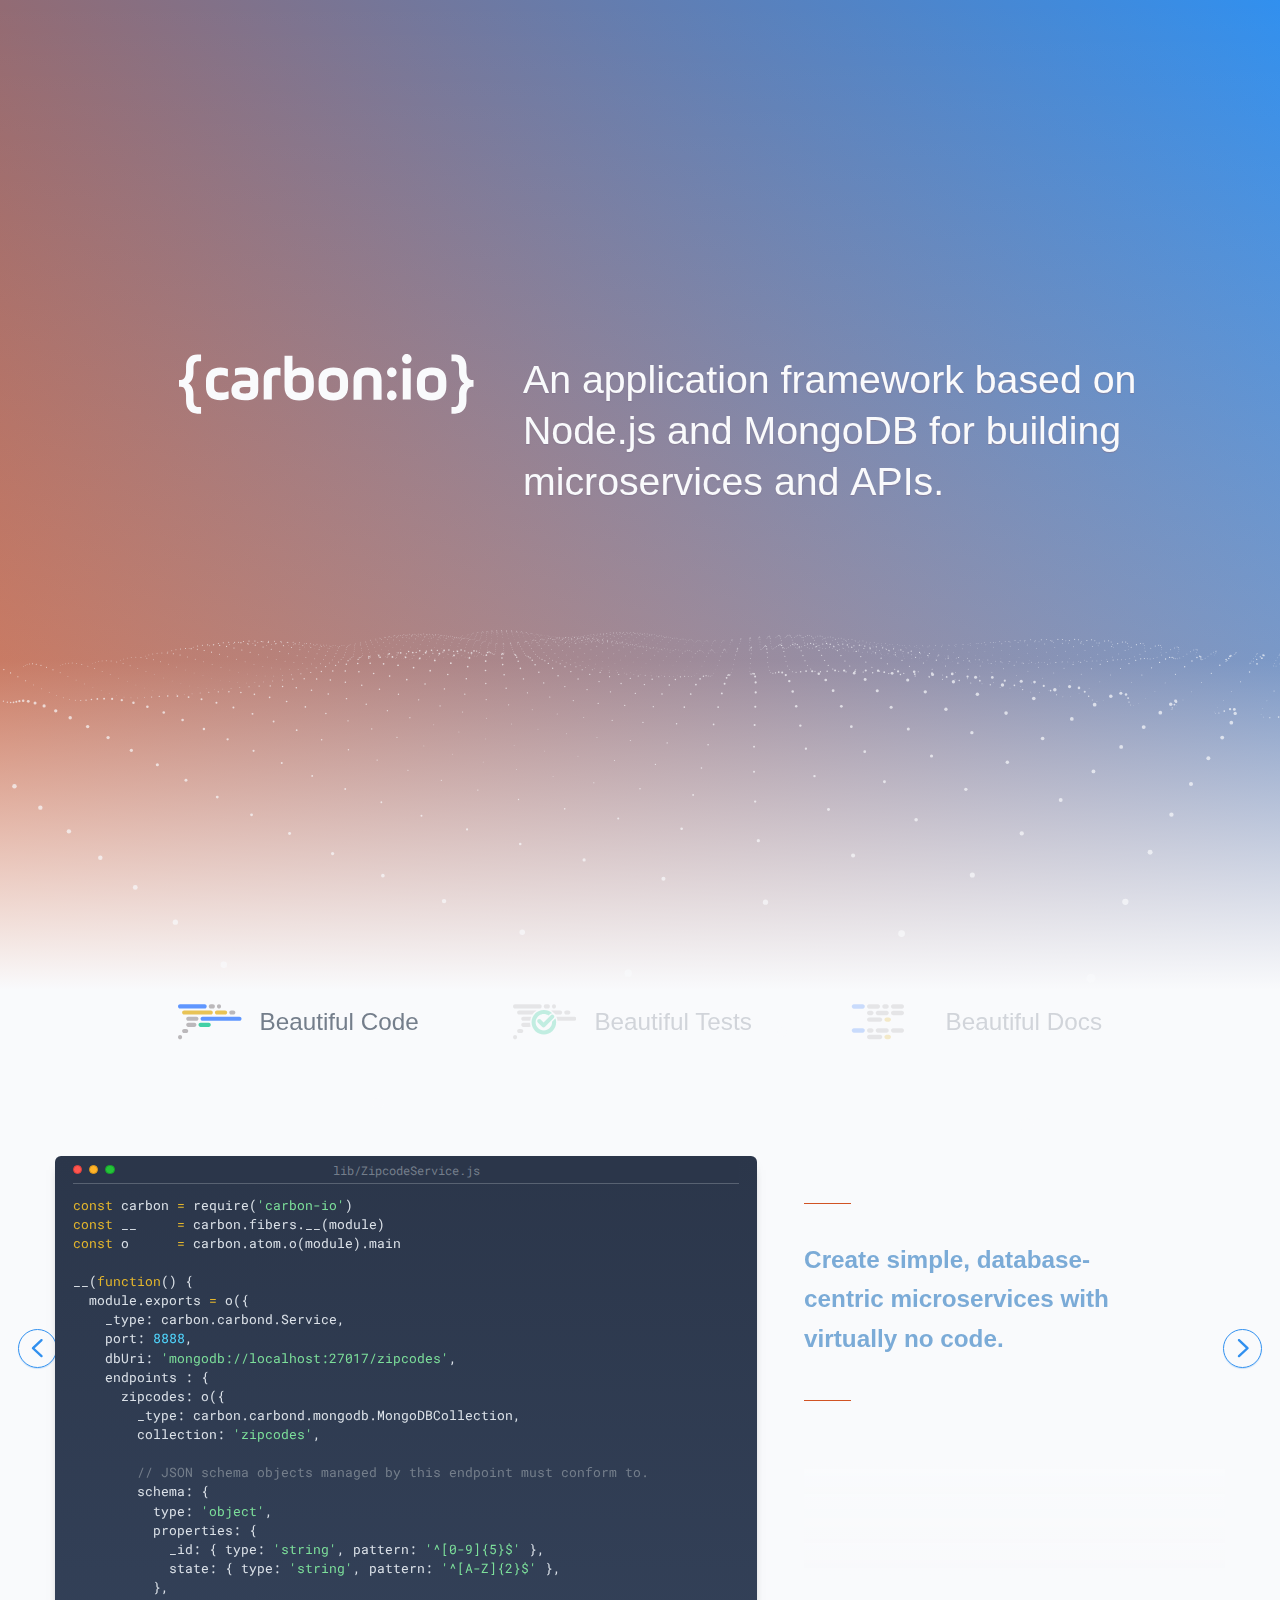
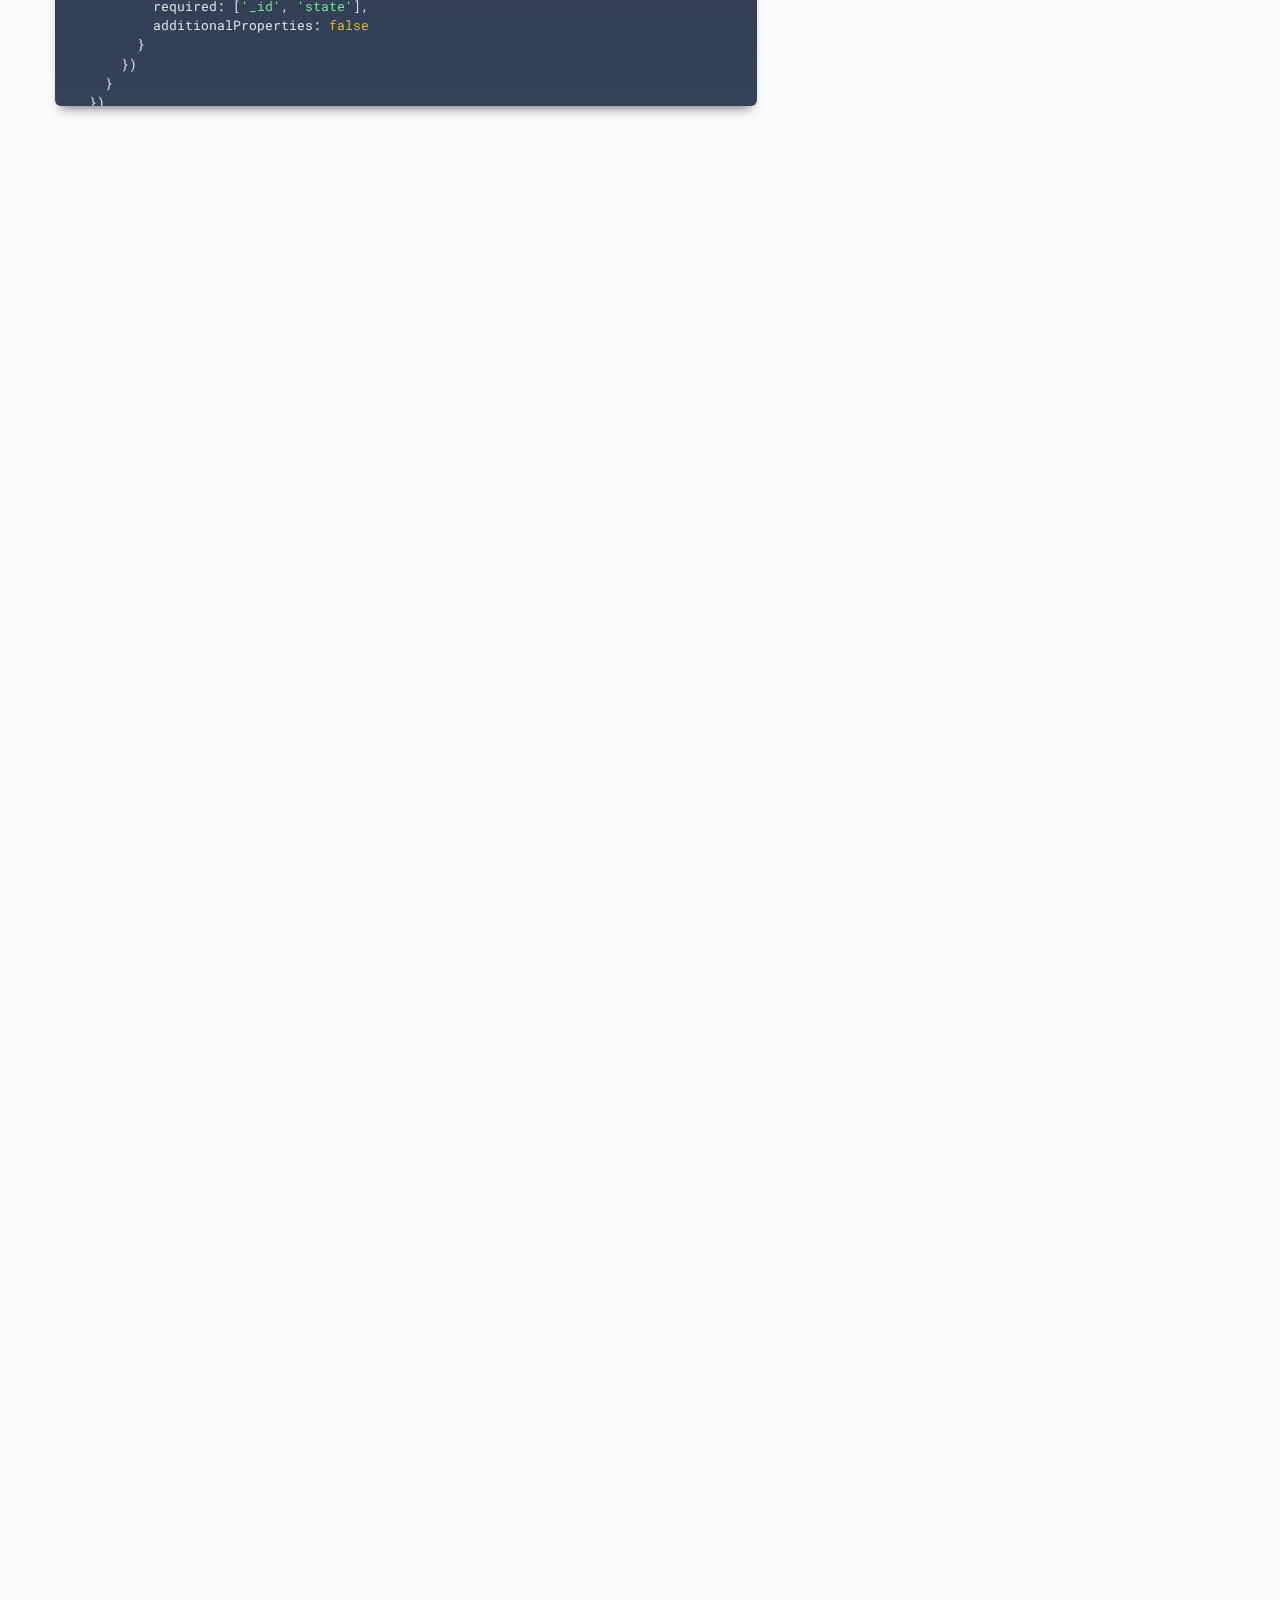
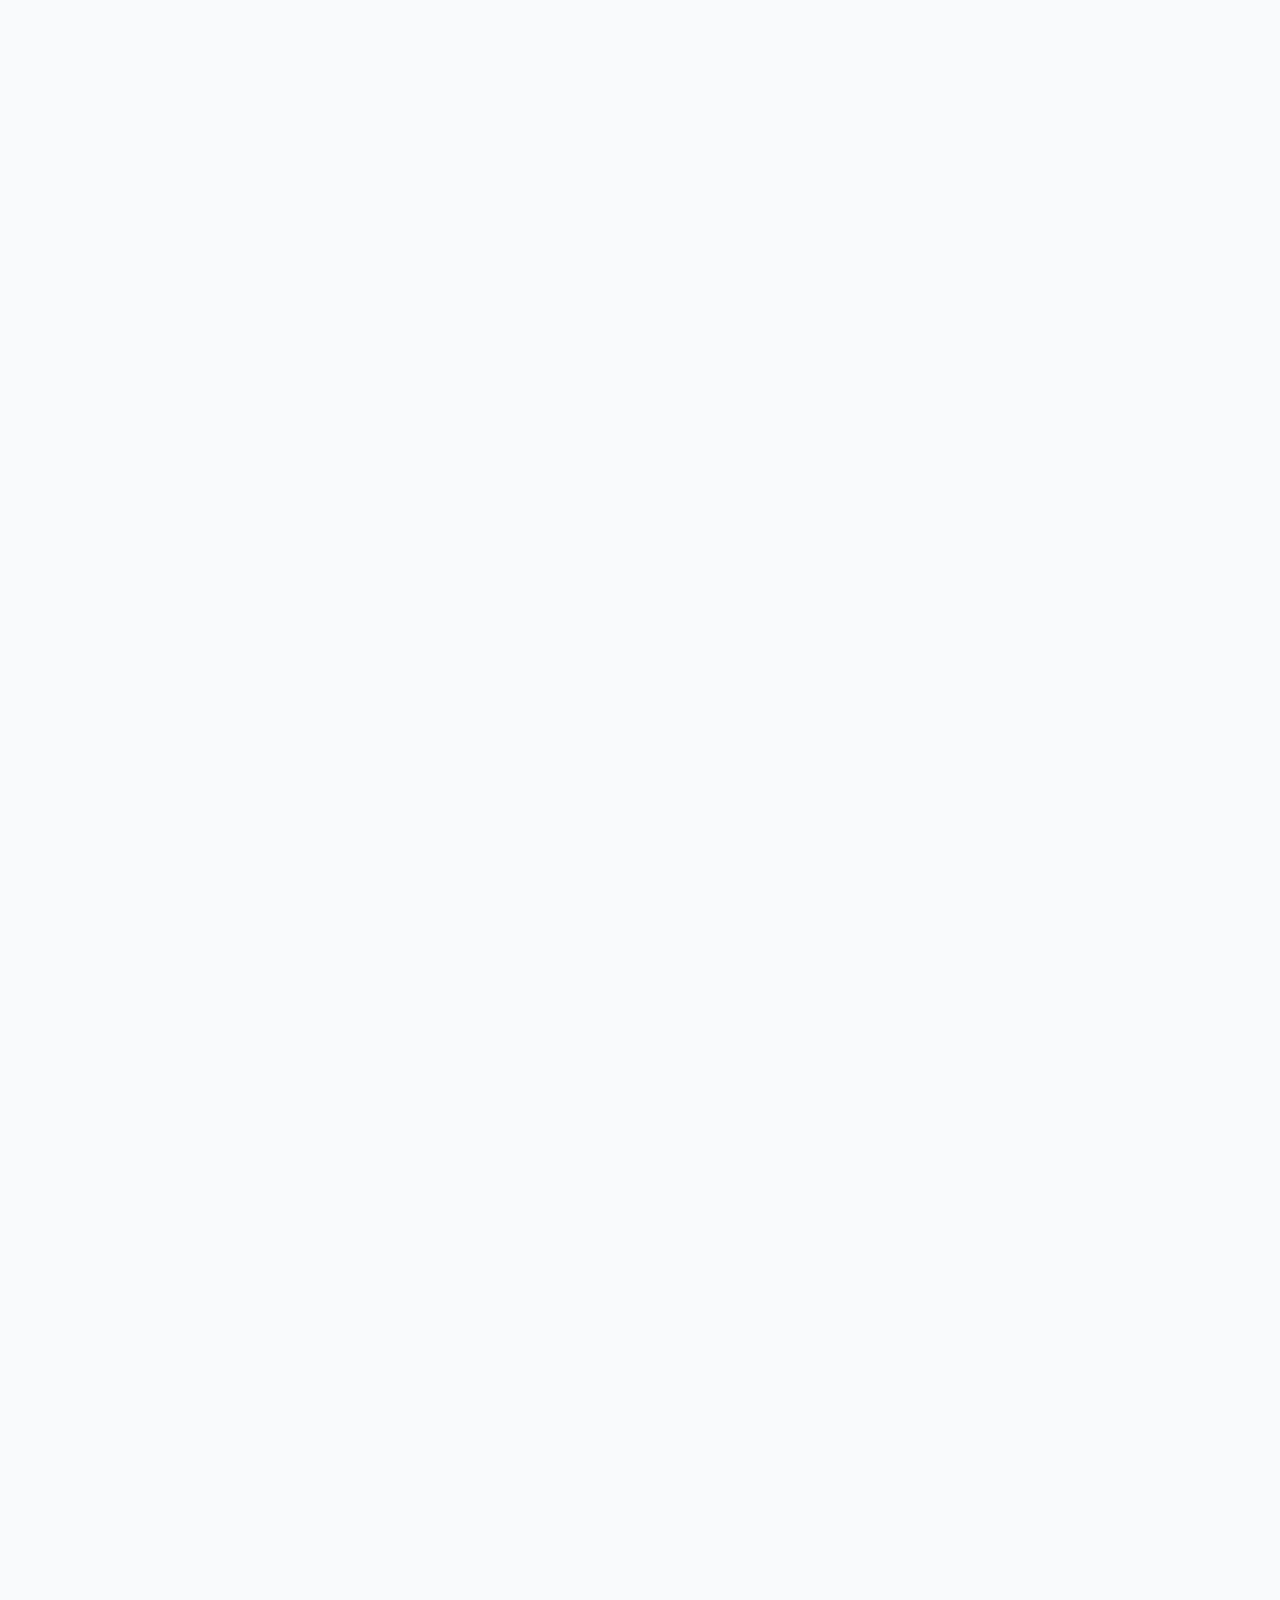
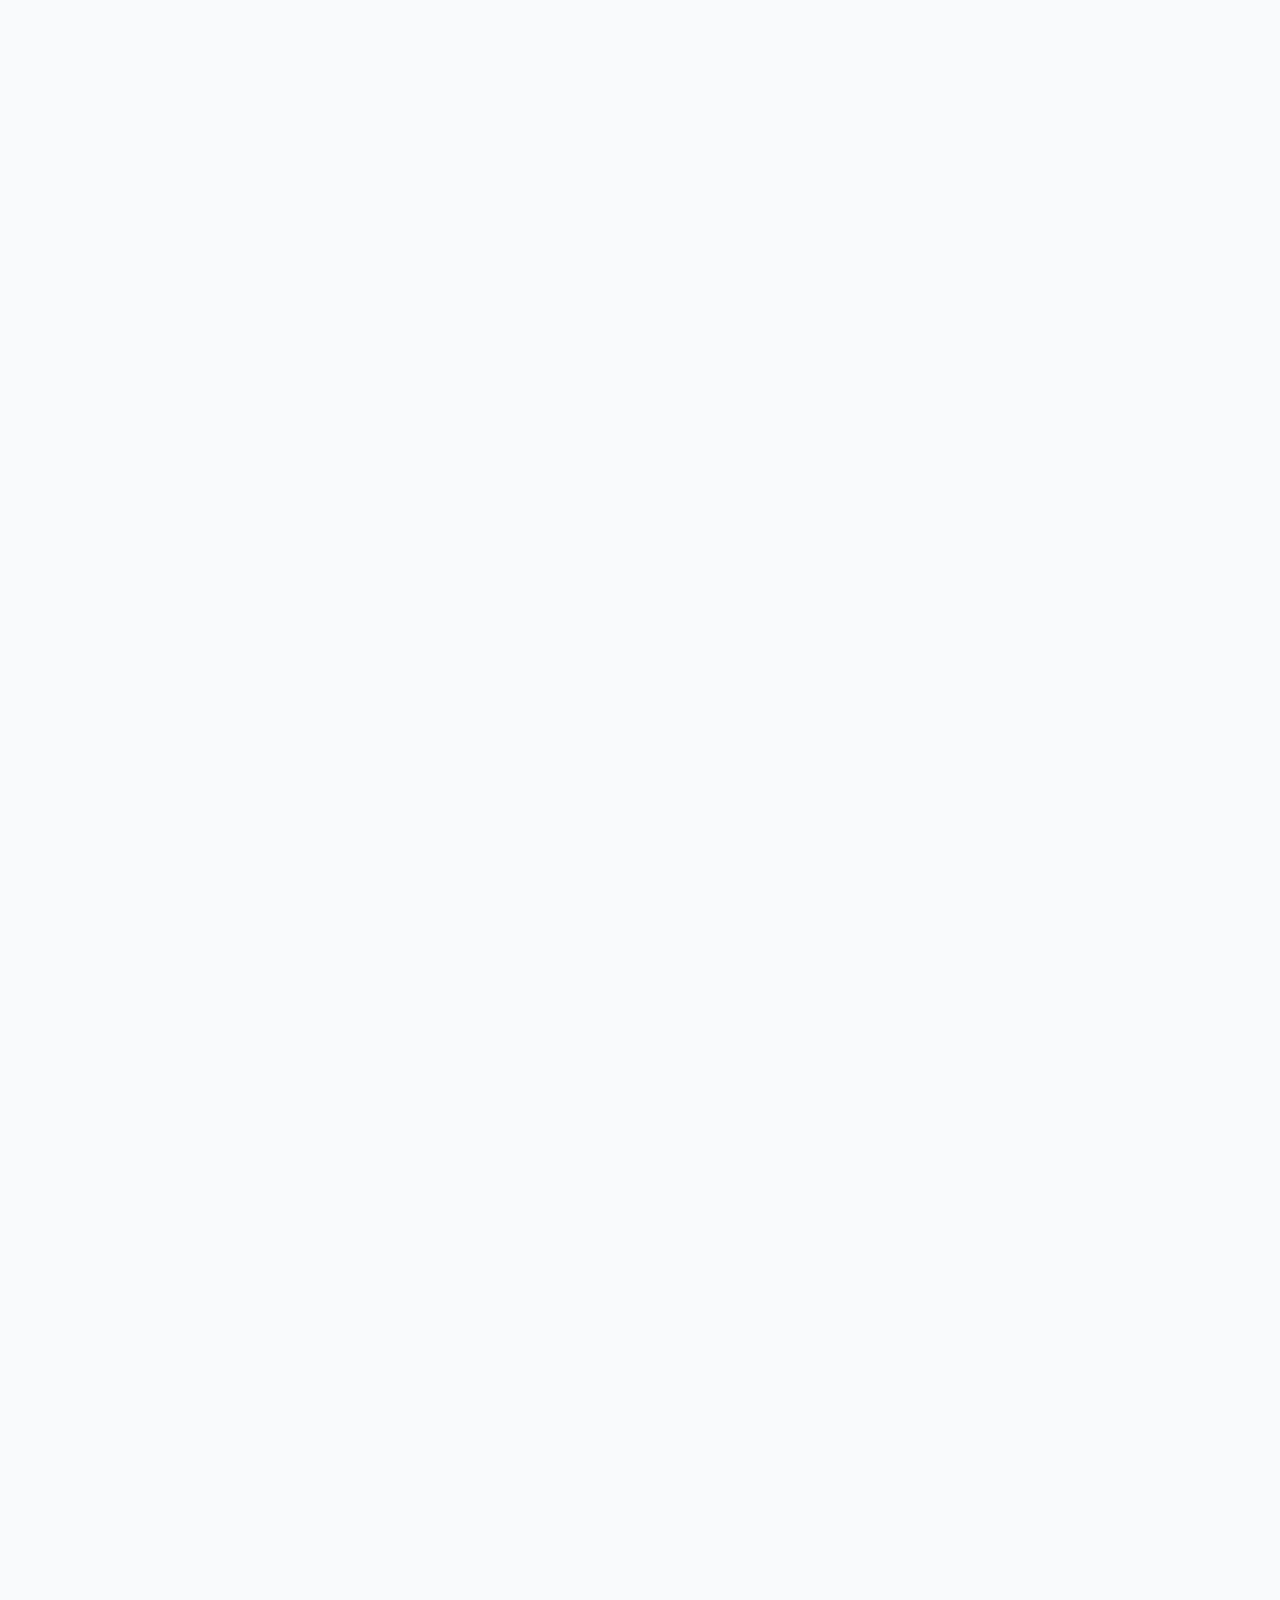
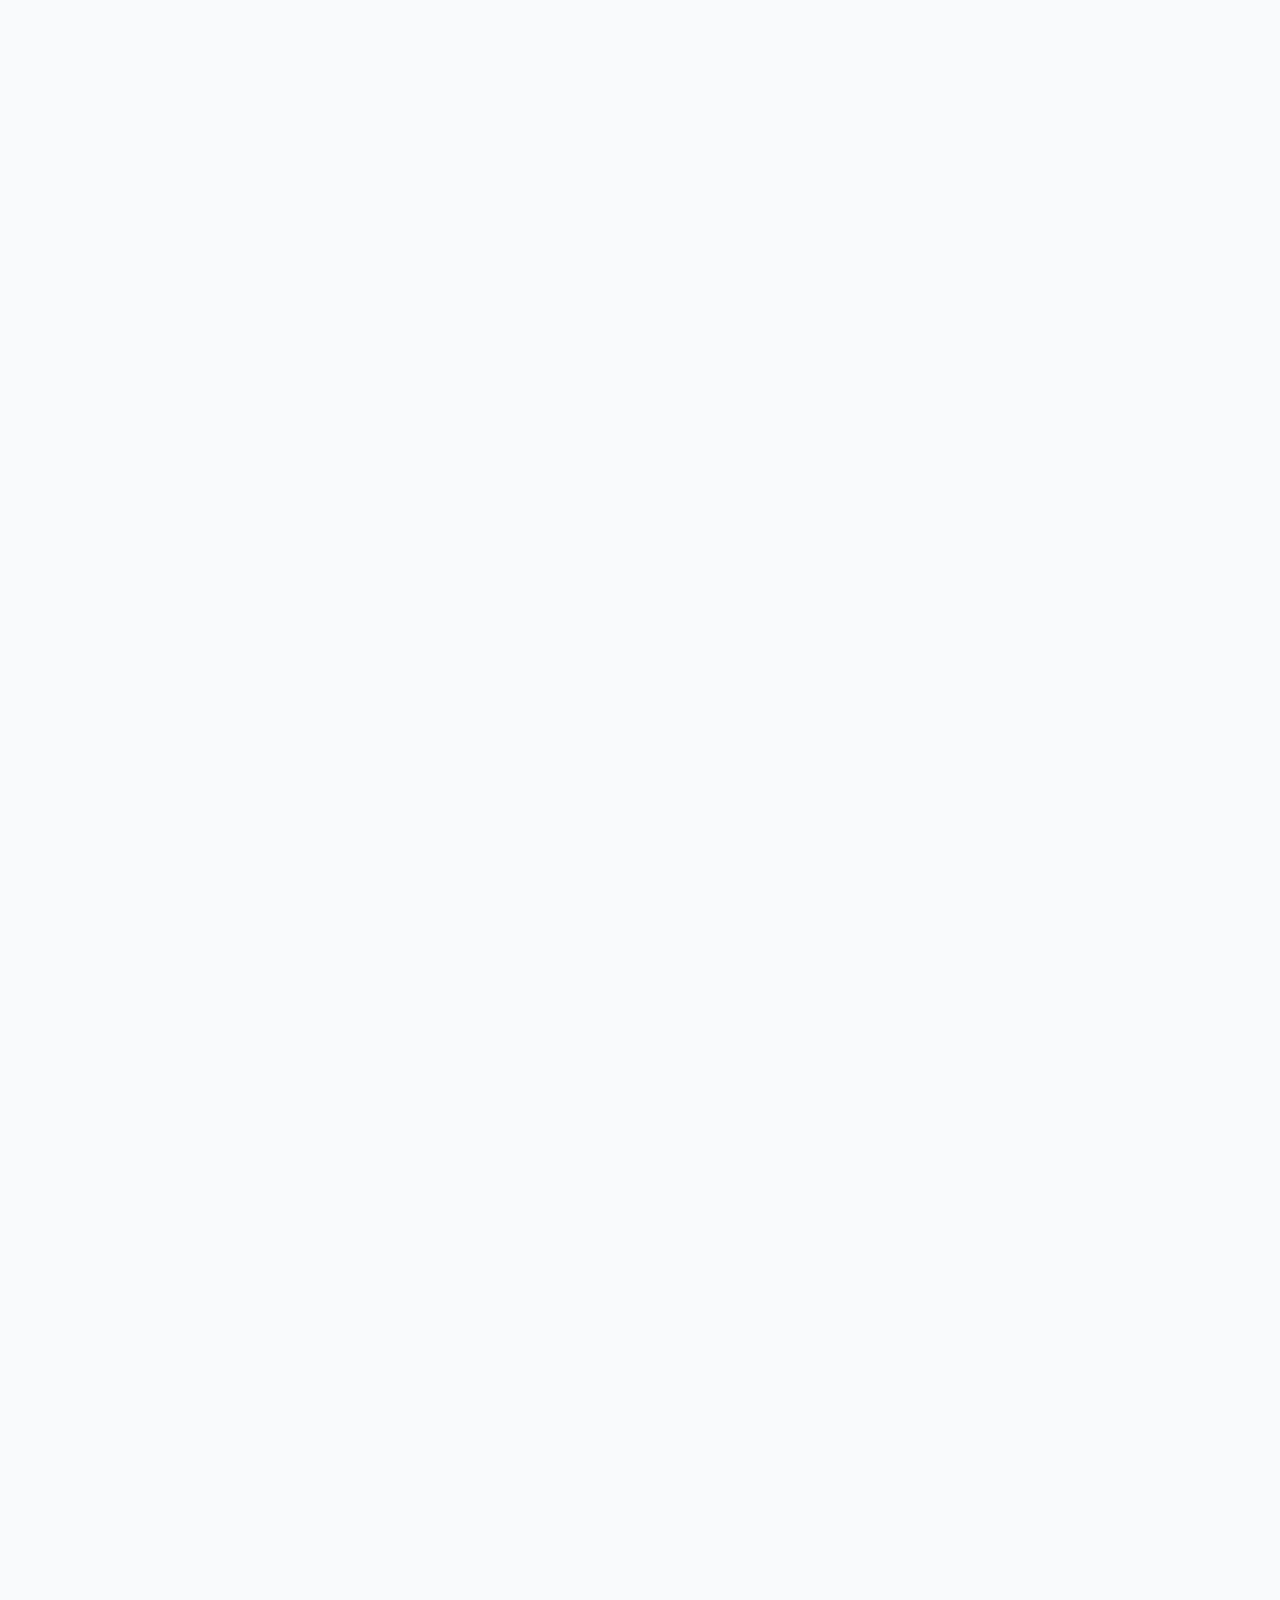
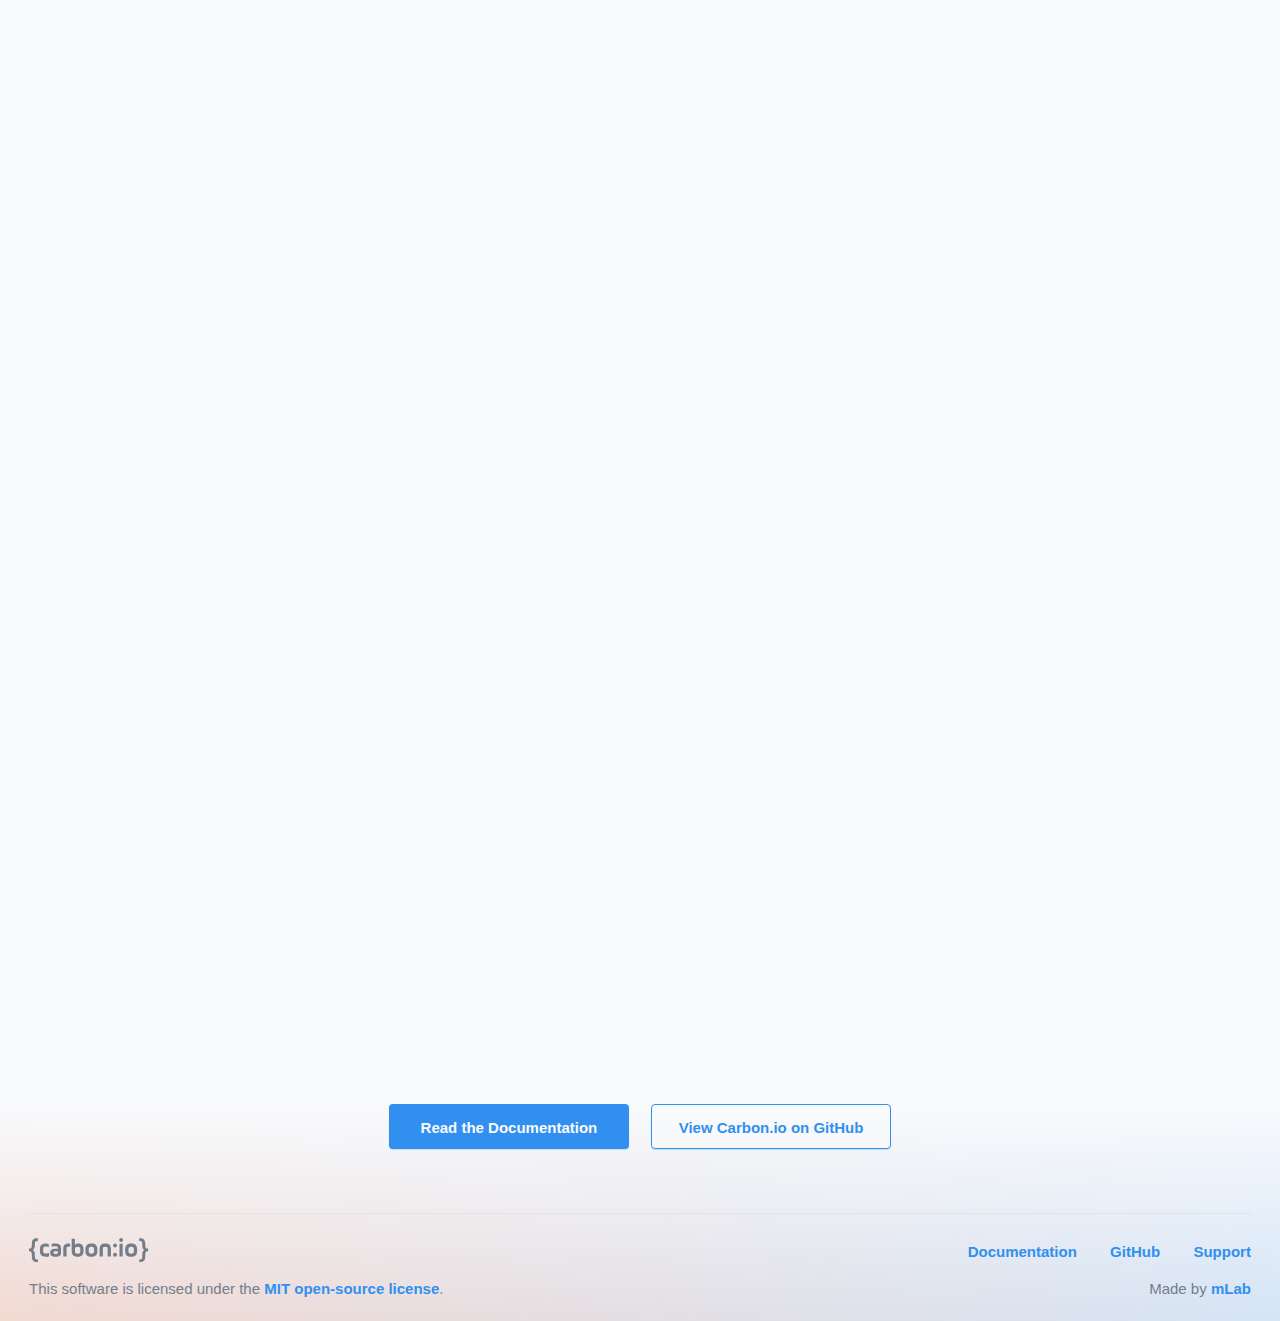
==== commit 2c708dfd: "update asset URLs" ====
--- a/docs/index.html
+++ b/docs/index.html
@@ -153,16 +153,129 @@
   <section class="carousel">
     <div class="carousel--triple-feature">
       <div class="carousel--triple-feature-group s-active" js-page-indicator="0">
-        <img class="carousel--triple-feature-icon" src="/images/beautiful-code.svg" alt="">
+        <svg version="1.1" id="Layer_1" xmlns="http://www.w3.org/2000/svg" xmlns:xlink="http://www.w3.org/1999/xlink" x="0px" y="0px"
+	 viewBox="0 0 512 512" style="enable-background:new 0 0 512 512;" xml:space="preserve" class="carousel--triple-feature-icon">
+<style type="text/css">
+	.bc0{fill:#397EFF;}
+	.bc1{fill:#16C690;}
+	.bc2{fill:#E4B62C;}
+	.bc3{fill:#ACA8AB;}
+</style>
+<path class="bc0" d="M214.7,148.6H16.5c-9.1,0-16.5-7.4-16.5-16.5l0,0c0-9.1,7.4-16.5,16.5-16.5h198.2c9.1,0,16.5,7.4,16.5,16.5l0,0
+	C231.2,141.3,223.8,148.6,214.7,148.6z"/>
+<path class="bc0" d="M495.5,247.7H198.2c-9.1,0-16.5-7.4-16.5-16.5l0,0c0-9.1,7.4-16.5,16.5-16.5h297.3c9.1,0,16.5,7.4,16.5,16.5
+	l0,0C512,240.3,504.6,247.7,495.5,247.7z"/>
+<path class="bc1" d="M247.7,297.3h-66.1c-9.1,0-16.5-7.4-16.5-16.5l0,0c0-9.1,7.4-16.5,16.5-16.5h66.1c9.1,0,16.5,7.4,16.5,16.5l0,0
+	C264.3,289.9,256.9,297.3,247.7,297.3z"/>
+<path class="bc2" d="M264.3,198.2H49.5c-9.1,0-16.5-7.4-16.5-16.5l0,0c0-9.1,7.4-16.5,16.5-16.5h214.7c9.1,0,16.5,7.4,16.5,16.5l0,0
+	C280.8,190.8,273.4,198.2,264.3,198.2z"/>
+<path class="bc2" d="M379.9,198.2h-66.1c-9.1,0-16.5-7.4-16.5-16.5l0,0c0-9.1,7.4-16.5,16.5-16.5h66.1c9.1,0,16.5,7.4,16.5,16.5l0,0
+	C396.4,190.8,389,198.2,379.9,198.2z"/>
+<path class="bc3" d="M280.8,148.6h-16.5c-9.1,0-16.5-7.4-16.5-16.5l0,0c0-9.1,7.4-16.5,16.5-16.5h16.5c9.1,0,16.5,7.4,16.5,16.5l0,0
+	C297.3,141.3,289.9,148.6,280.8,148.6z"/>
+<path class="bc3" d="M445.9,198.2h-16.5c-9.1,0-16.5-7.4-16.5-16.5l0,0c0-9.1,7.4-16.5,16.5-16.5h16.5c9.1,0,16.5,7.4,16.5,16.5l0,0
+	C462.5,190.8,455.1,198.2,445.9,198.2z"/>
+<path class="bc3" d="M66.1,346.8H49.5c-9.1,0-16.5-7.4-16.5-16.5l0,0c0-9.1,7.4-16.5,16.5-16.5H66c9.1,0,16.5,7.4,16.5,16.5l0,0
+	C82.6,339.4,75.2,346.8,66.1,346.8z"/>
+<path class="bc3" d="M148.6,247.7h-66c-9.1,0-16.5-7.4-16.5-16.5l0,0c0-9.1,7.4-16.5,16.5-16.5h66.1c9.1,0,16.5,7.4,16.5,16.5l0,0
+	C165.2,240.3,157.8,247.7,148.6,247.7z"/>
+<path class="bc3" d="M132.1,297.3H82.6c-9.1,0-16.5-7.4-16.5-16.5l0,0c0-9.1,7.4-16.5,16.5-16.5h49.5c9.1,0,16.5,7.4,16.5,16.5l0,0
+	C148.6,289.9,141.3,297.3,132.1,297.3z"/>
+<path class="bc3" d="M330.3,148.6L330.3,148.6c-9.1,0-16.5-7.4-16.5-16.5l0,0c0-9.1,7.4-16.5,16.5-16.5l0,0
+	c9.1,0,16.5,7.4,16.5,16.5l0,0C346.8,141.3,339.4,148.6,330.3,148.6z"/>
+<path class="bc3" d="M16.5,396.4L16.5,396.4C7.4,396.4,0,389,0,379.9l0,0c0-9.1,7.4-16.5,16.5-16.5l0,0c9.1,0,16.5,7.4,16.5,16.5
+	l0,0C33,389,25.6,396.4,16.5,396.4z"/>
+</svg>
+
         Beautiful Code
       </div>
 
       <div class="carousel--triple-feature-group" js-page-indicator="1">
-        <img class="carousel--triple-feature-icon" src="/images/beautiful-tests.svg" alt="">
+        <?xml version="1.0" encoding="utf-8"?>
+<!-- Generator: Adobe Illustrator 21.1.0, SVG Export Plug-In . SVG Version: 6.00 Build 0)  -->
+<svg version="1.1" id="Layer_1" xmlns="http://www.w3.org/2000/svg" xmlns:xlink="http://www.w3.org/1999/xlink" x="0px" y="0px"
+	 viewBox="0 0 512 512" style="enable-background:new 0 0 512 512;" xml:space="preserve" class="carousel--triple-feature-icon">
+<style type="text/css">
+	.bt0{fill:#ACA8AB;}
+	.bt1{fill:#16C690;}
+</style>
+<path class="bt0" d="M214.7,148.6H16.5c-9.1,0-16.5-7.4-16.5-16.5l0,0c0-9.1,7.4-16.5,16.5-16.5h198.2c9.1,0,16.5,7.4,16.5,16.5l0,0
+	C231.2,141.3,223.8,148.6,214.7,148.6z"/>
+<path class="bt0" d="M280.8,148.6h-16.5c-9.1,0-16.5-7.4-16.5-16.5l0,0c0-9.1,7.4-16.5,16.5-16.5h16.5c9.1,0,16.5,7.4,16.5,16.5l0,0
+	C297.3,141.3,289.9,148.6,280.8,148.6z"/>
+<path class="bt0" d="M445.9,198.2h-16.5c-9.1,0-16.5-7.4-16.5-16.5l0,0c0-9.1,7.4-16.5,16.5-16.5h16.5c9.1,0,16.5,7.4,16.5,16.5l0,0
+	C462.5,190.8,455.1,198.2,445.9,198.2z"/>
+<path class="bt0" d="M66.1,346.8H49.5c-9.1,0-16.5-7.4-16.5-16.5l0,0c0-9.1,7.4-16.5,16.5-16.5H66c9.1,0,16.5,7.4,16.5,16.5l0,0
+	C82.6,339.4,75.2,346.8,66.1,346.8z"/>
+<path class="bt0" d="M330.3,148.6L330.3,148.6c-9.1,0-16.5-7.4-16.5-16.5l0,0c0-9.1,7.4-16.5,16.5-16.5l0,0
+	c9.1,0,16.5,7.4,16.5,16.5l0,0C346.8,141.3,339.4,148.6,330.3,148.6z"/>
+<path class="bt0" d="M16.5,396.4L16.5,396.4C7.4,396.4,0,389,0,379.9l0,0c0-9.1,7.4-16.5,16.5-16.5l0,0c9.1,0,16.5,7.4,16.5,16.5
+	l0,0C33,389,25.6,396.4,16.5,396.4z"/>
+<path class="bt1" d="M328.3,203.2L328.3,203.2c-6.4-6.4-16.9-6.4-23.4,0l-58.4,58.4l-23.4-23.4c-6.4-6.4-16.9-6.4-23.4,0l0,0
+	c-6.4,6.4-6.4,16.9,0,23.4l35,35l0,0c6.4,6.4,16.9,6.4,23.4,0l0,0l70.1-70.1C334.7,220.1,334.7,209.6,328.3,203.2z"/>
+<path class="bt1" d="M342,226.7c-1.3,2.9-3.2,5.6-5.6,7.9l-21.8,21.8c0.1,1.2,0.1,2.5,0.1,3.7c0,36.5-29.6,66.1-66.1,66.1
+	s-66.1-29.6-66.1-66.1c0-3.8,0.3-7.6,1-11.2c0.1-4.4,1.3-8.7,3.5-12.6c9.6-24.7,33.5-42.2,61.6-42.2c13.9,0,26.8,4.3,37.5,11.7
+	l10.7-10.7c5-5,11.6-7.9,18.6-8.2c-17.6-16.1-41-25.8-66.7-25.8c-54.7,0-99.1,44.4-99.1,99.1s44.4,99.1,99.1,99.1
+	s99.1-44.4,99.1-99.1C347.8,248.4,345.7,237.1,342,226.7z"/>
+<path class="bt0" d="M146.8,217.1c0.3-0.8,0.7-1.6,1-2.4H82.6c-9.1,0-16.5,7.4-16.5,16.5l0,0c0,9.1,7.4,16.5,16.5,16.5h56.2
+	C140,237.2,142.6,226.9,146.8,217.1z"/>
+<path class="bt0" d="M169.6,181.9c6.5-6.5,13.7-12.1,21.5-16.8H49.5c-9.1,0-16.5,7.4-16.5,16.5l0,0c0,9.1,7.4,16.5,16.5,16.5h106.6
+	C160.1,192.4,164.5,187,169.6,181.9z"/>
+<g>
+	<path class="bt0" d="M379.9,165.2h-66.1c-2.3,0-4.4,0.5-6.4,1.3c5.5,3.5,10.8,7.5,15.7,11.9l20.1,18.3l0.3,0.4l0.8,1h35.5
+		c9.1,0,16.5-7.4,16.5-16.5l0,0C396.4,172.6,389,165.2,379.9,165.2z"/>
+</g>
+<path class="bt0" d="M137.3,265.1c-1.6-0.5-3.4-0.8-5.2-0.8H82.6c-9.1,0-16.5,7.4-16.5,16.5l0,0c0,9.1,7.4,16.5,16.5,16.5h49.5
+	c3.9,0,7.4-1.3,10.2-3.6C139.4,284.5,137.7,274.9,137.3,265.1z"/>
+<path class="bt0" d="M495.5,214.7H349.9l2.9,8.1c2.9,8.1,4.8,16.4,5.8,24.9h136.9c9.1,0,16.5-7.4,16.5-16.5l0,0
+	C512,222.1,504.6,214.7,495.5,214.7z"/>
+</svg>
+
         Beautiful Tests
       </div>
 
       <div class="carousel--triple-feature-group" js-page-indicator="2">
+        <?xml version="1.0" encoding="utf-8"?>
+<!-- Generator: Adobe Illustrator 21.1.0, SVG Export Plug-In . SVG Version: 6.00 Build 0)  -->
+<svg version="1.1" id="Layer_1" xmlns="http://www.w3.org/2000/svg" xmlns:xlink="http://www.w3.org/1999/xlink" x="0px" y="0px"
+	 viewBox="0 0 512 512" style="enable-background:new 0 0 512 512;" xml:space="preserve" class="carousel--triple-feature-icon">
+<style type="text/css">
+	.bd0{fill:#397EFF;}
+	.bd1{fill:#ACA8AB;}
+	.bd2{fill:#E4B62C;}
+</style>
+<path class="bd0" d="M134.1,150.7H63.9c-9.7,0-17.6-7.8-17.6-17.6l0,0c0-9.7,7.8-17.5,17.5-17.5H134c9.7,0,17.6,7.8,17.6,17.6l0,0
+	C151.6,142.8,143.8,150.7,134.1,150.7z"/>
+<path class="bd1" d="M256.9,150.7h-70.2c-9.7,0-17.6-7.8-17.6-17.6l0,0c0-9.7,7.8-17.6,17.6-17.6h70.2c9.7,0,17.6,7.8,17.6,17.6l0,0
+	C274.5,142.8,266.7,150.7,256.9,150.7z"/>
+<path class="bd1" d="M450,150.7h-70.2c-9.7,0-17.6-7.8-17.6-17.6l0,0c0-9.7,7.8-17.6,17.6-17.6H450c9.7,0,17.6,7.8,17.6,17.6l0,0
+	C467.6,142.8,459.7,150.7,450,150.7z"/>
+<path class="bd1" d="M327.2,150.7h-17.6c-9.7,0-17.6-7.8-17.6-17.6l0,0c0-9.7,7.8-17.6,17.6-17.6h17.6c9.7,0,17.6,7.8,17.6,17.6l0,0
+	C344.7,142.8,336.9,150.7,327.2,150.7z"/>
+<path class="bd1" d="M327.2,203.3H257c-9.7,0-17.6-7.8-17.6-17.6l0,0c0-9.7,7.8-17.6,17.6-17.6h70.2c9.7,0,17.6,7.8,17.6,17.6l0,0
+	C344.7,195.5,336.9,203.3,327.2,203.3z"/>
+<path class="bd1" d="M450,203.3h-70.2c-9.7,0-17.6-7.8-17.6-17.6l0,0c0-9.7,7.8-17.6,17.6-17.6H450c9.7,0,17.6,7.8,17.6,17.6l0,0
+	C467.6,195.5,459.7,203.3,450,203.3z"/>
+<path class="bd1" d="M274.5,256h-87.8c-9.7,0-17.6-7.8-17.6-17.6l0,0c0-9.7,7.8-17.6,17.6-17.6h87.8c9.7,0,17.6,7.8,17.6,17.6l0,0
+	C292.1,248.1,284.2,256,274.5,256z"/>
+<path class="bd1" d="M204.3,203.3h-17.6c-9.7,0-17.6-7.8-17.6-17.6l0,0c0-9.7,7.8-17.6,17.6-17.6h17.6c9.7,0,17.6,7.8,17.6,17.6l0,0
+	C221.8,195.5,214,203.3,204.3,203.3z"/>
+<path class="bd2" d="M344.7,256h-17.5c-9.7,0-17.6-7.8-17.6-17.6l0,0c0-9.7,7.8-17.6,17.6-17.6h17.6c9.7,0,17.6,7.8,17.6,17.6l0,0
+	C362.3,248.1,354.4,256,344.7,256z"/>
+<path class="bd0" d="M134.1,343.8H63.9c-9.7,0-17.6-7.8-17.6-17.6l0,0c0-9.7,7.8-17.6,17.6-17.6h70.2c9.7,0,17.6,7.8,17.6,17.6l0,0
+	C151.6,335.9,143.8,343.8,134.1,343.8z"/>
+<path class="bd1" d="M327.2,343.8H257c-9.7,0-17.6-7.8-17.6-17.6l0,0c0-9.7,7.8-17.6,17.6-17.6h70.2c9.7,0,17.6,7.8,17.6,17.6l0,0
+	C344.7,335.9,336.9,343.8,327.2,343.8z"/>
+<path class="bd1" d="M450,343.8h-70.2c-9.7,0-17.6-7.8-17.6-17.6l0,0c0-9.7,7.8-17.6,17.6-17.6H450c9.7,0,17.6,7.8,17.6,17.6l0,0
+	C467.6,335.9,459.7,343.8,450,343.8z"/>
+<path class="bd1" d="M274.5,396.4h-87.8c-9.7,0-17.6-7.8-17.6-17.6l0,0c0-9.7,7.8-17.6,17.6-17.6h87.8c9.7,0,17.6,7.8,17.6,17.6l0,0
+	C292.1,388.5,284.2,396.4,274.5,396.4z"/>
+<path class="bd1" d="M204.3,343.8h-17.6c-9.7,0-17.6-7.8-17.6-17.6l0,0c0-9.7,7.8-17.6,17.6-17.6h17.6c9.7,0,17.6,7.8,17.6,17.6l0,0
+	C221.8,335.9,214,343.8,204.3,343.8z"/>
+<path class="bd2" d="M344.7,396.4h-17.5c-9.7,0-17.6-7.8-17.6-17.6l0,0c0-9.7,7.8-17.6,17.6-17.6h17.6c9.7,0,17.6,7.8,17.6,17.6l0,0
+	C362.3,388.5,354.4,396.4,344.7,396.4z"/>
+</svg>
+
         <img class="carousel--triple-feature-icon" src="/images/beautiful-docs.svg" alt="">
         Beautiful Docs
       </div>
@@ -1280,10 +1393,11 @@
 </footer>
 
 
-  <script type="application/javascript" src="/js/lib/three.min.js"></script>
-  <script type="application/javascript" src="/js/lib/jquery-3.0.0.slim.min.js"></script>
-  <script type="application/javascript" src="/js/lib/prism.min.js"></script>
-  <script type="application/javascript" src="/js/lib/fastclick.min.js"></script>
+  <!-- TODO: Change these url's to `/js/**` when hosted at carbon.io -->
+  <script type="application/javascript" src="js/lib/three.min.js"></script>
+  <script type="application/javascript" src="js/lib/jquery-3.0.0.slim.min.js"></script>
+  <script type="application/javascript" src="js/lib/prism.min.js"></script>
+  <script type="application/javascript" src="js/lib/fastclick.min.js"></script>
   <script type="application/javascript" src="js/index.js"></script>
 </body>
 
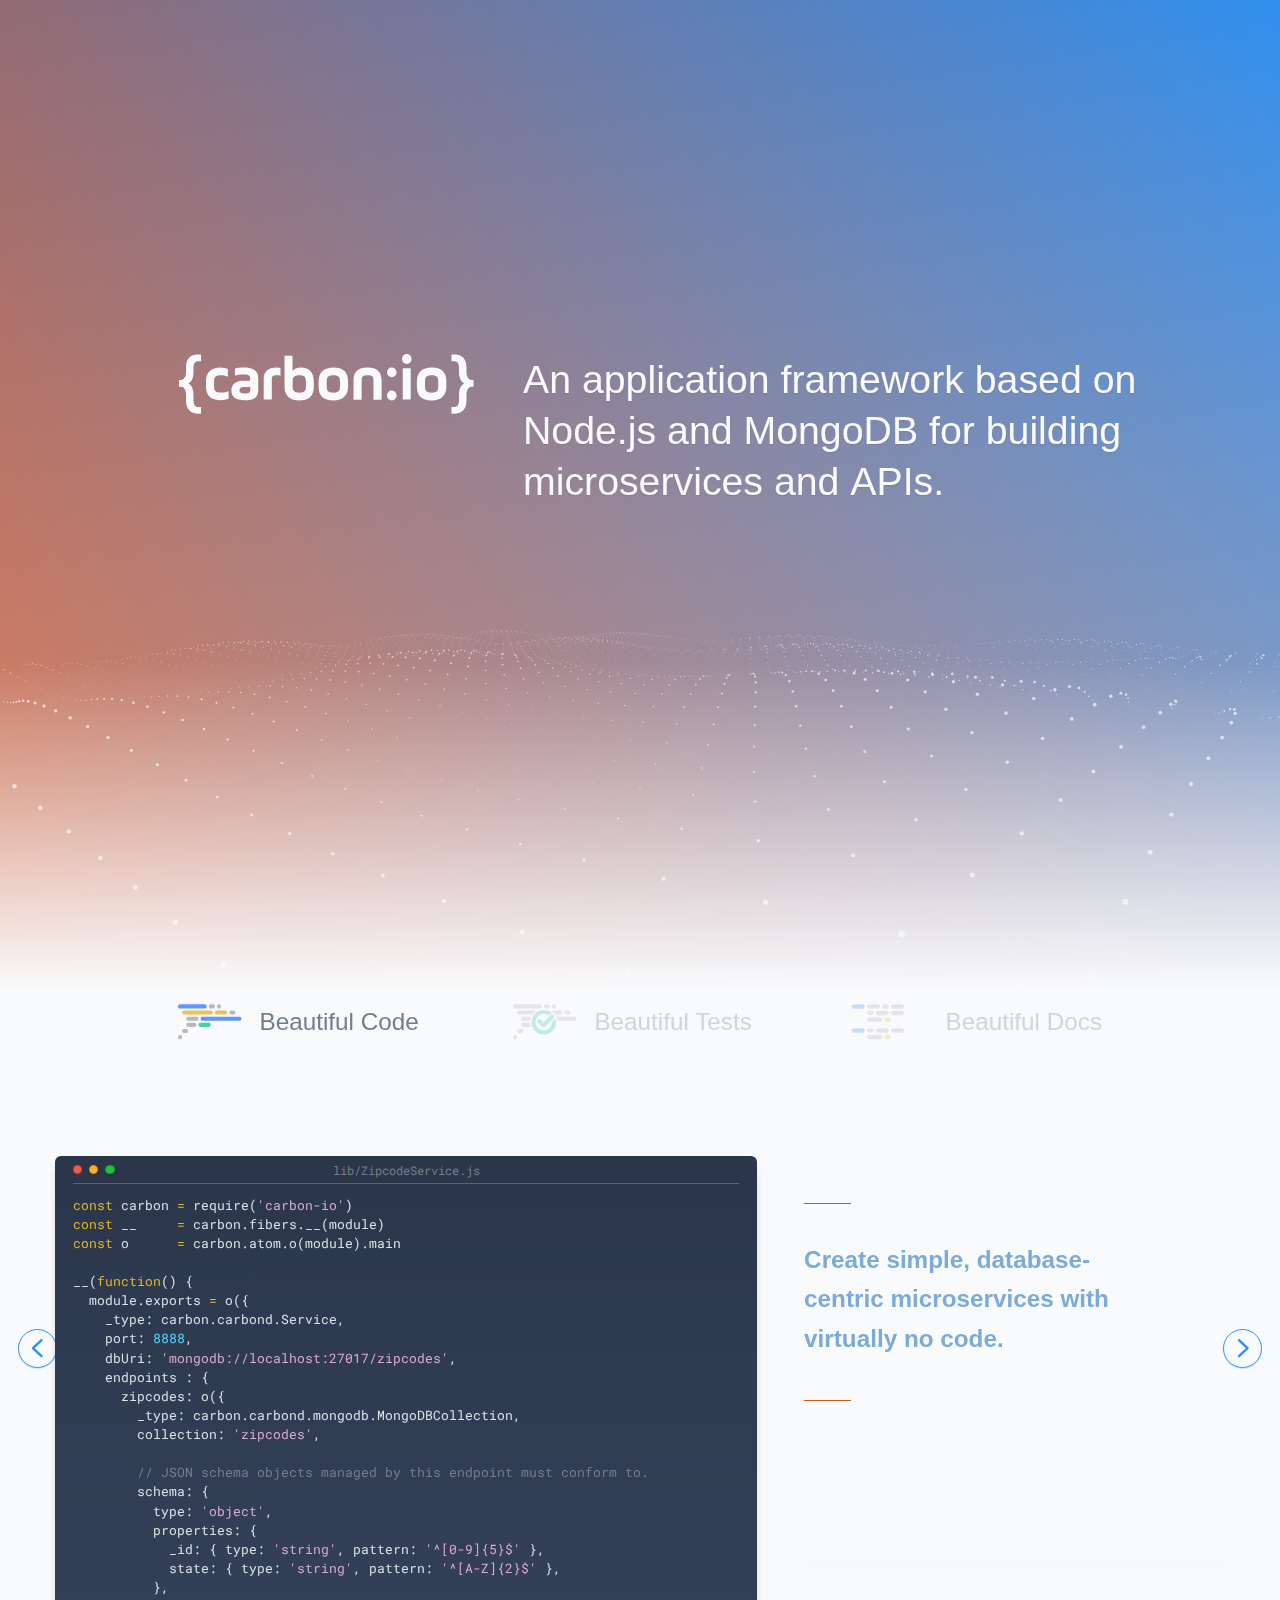
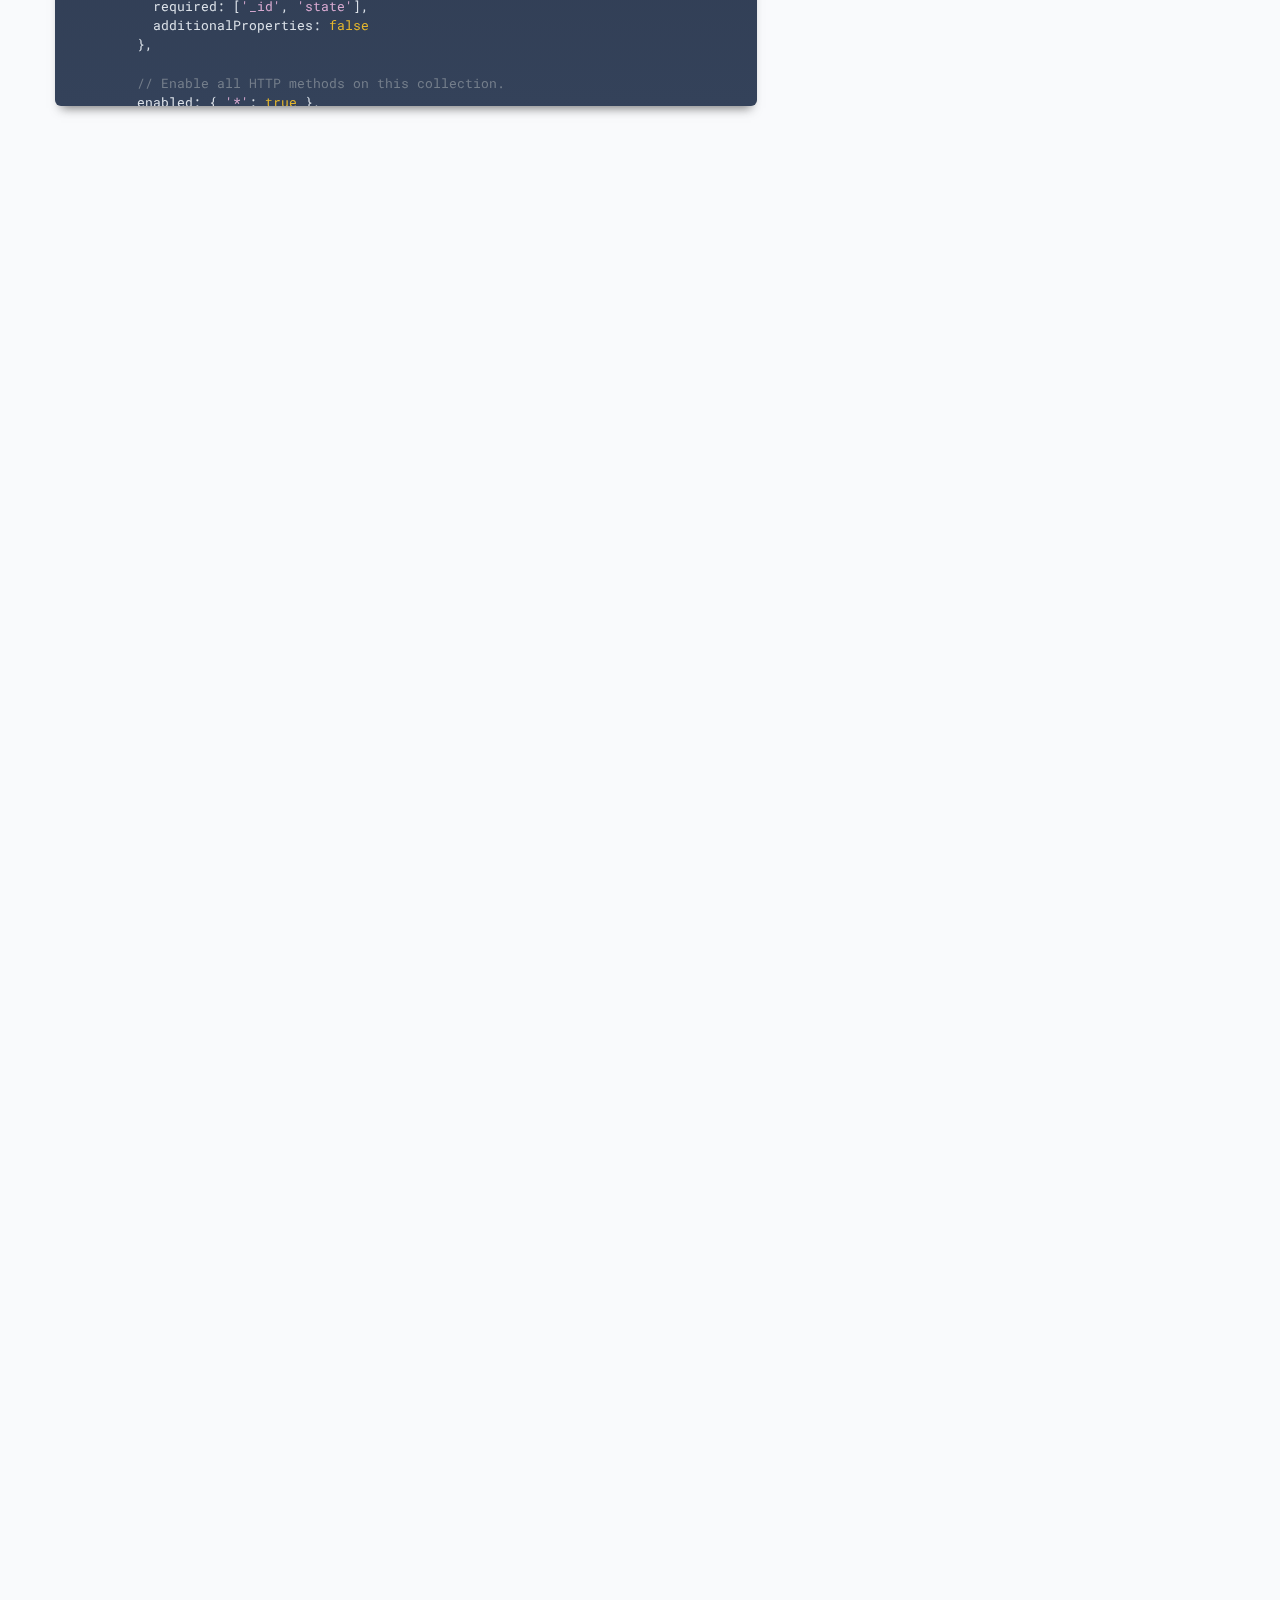
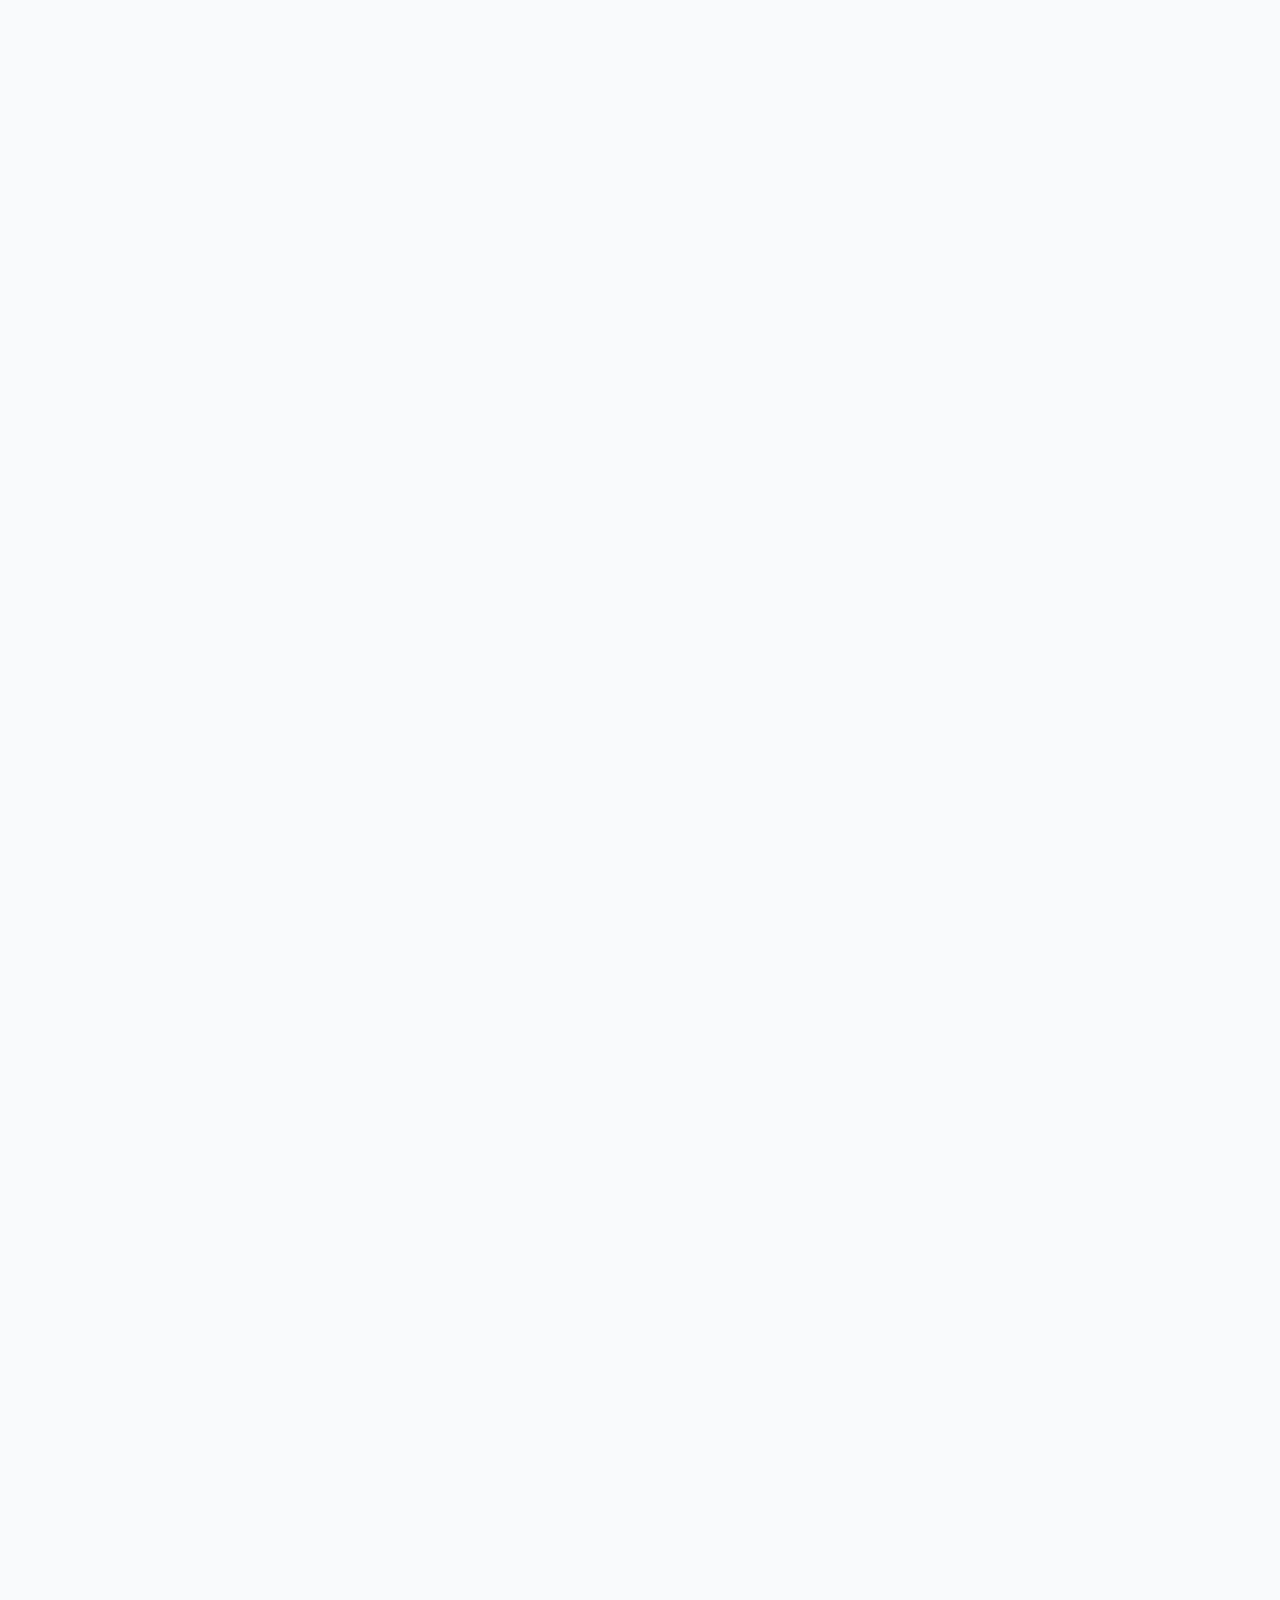
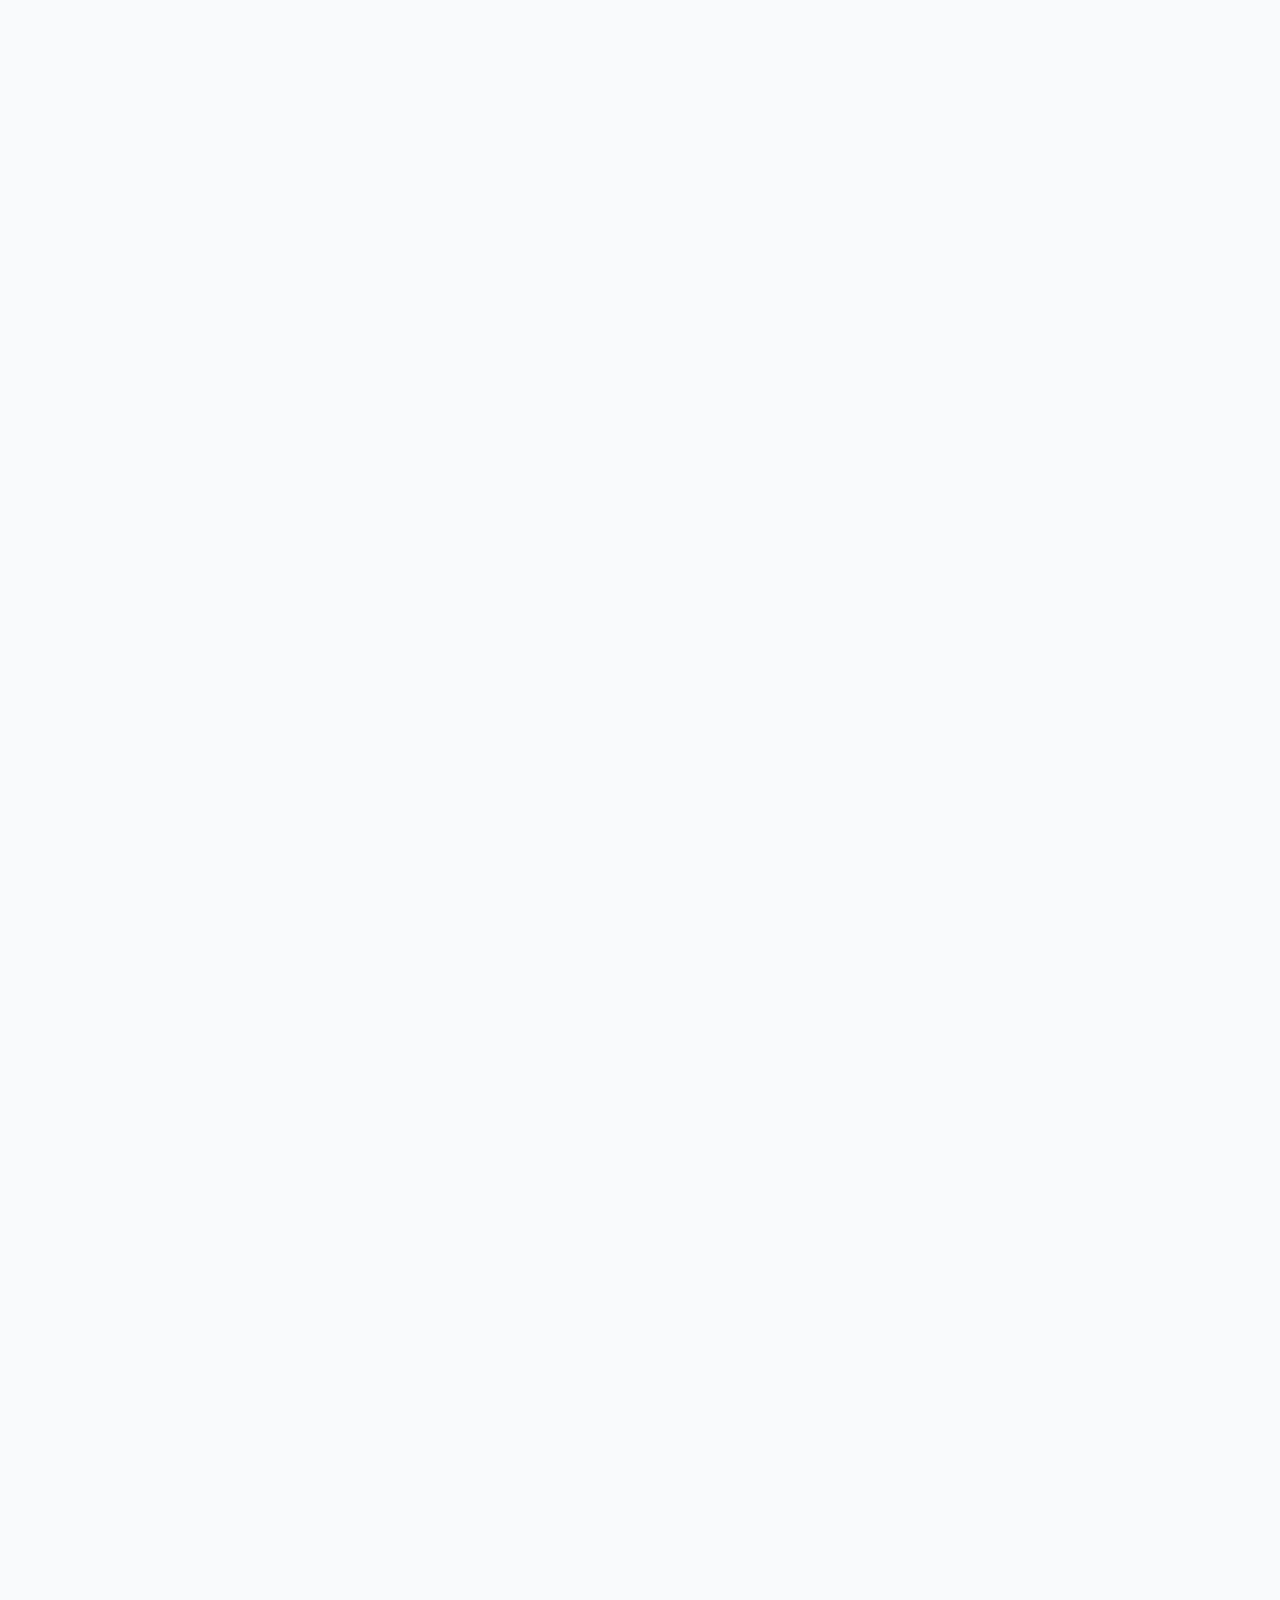
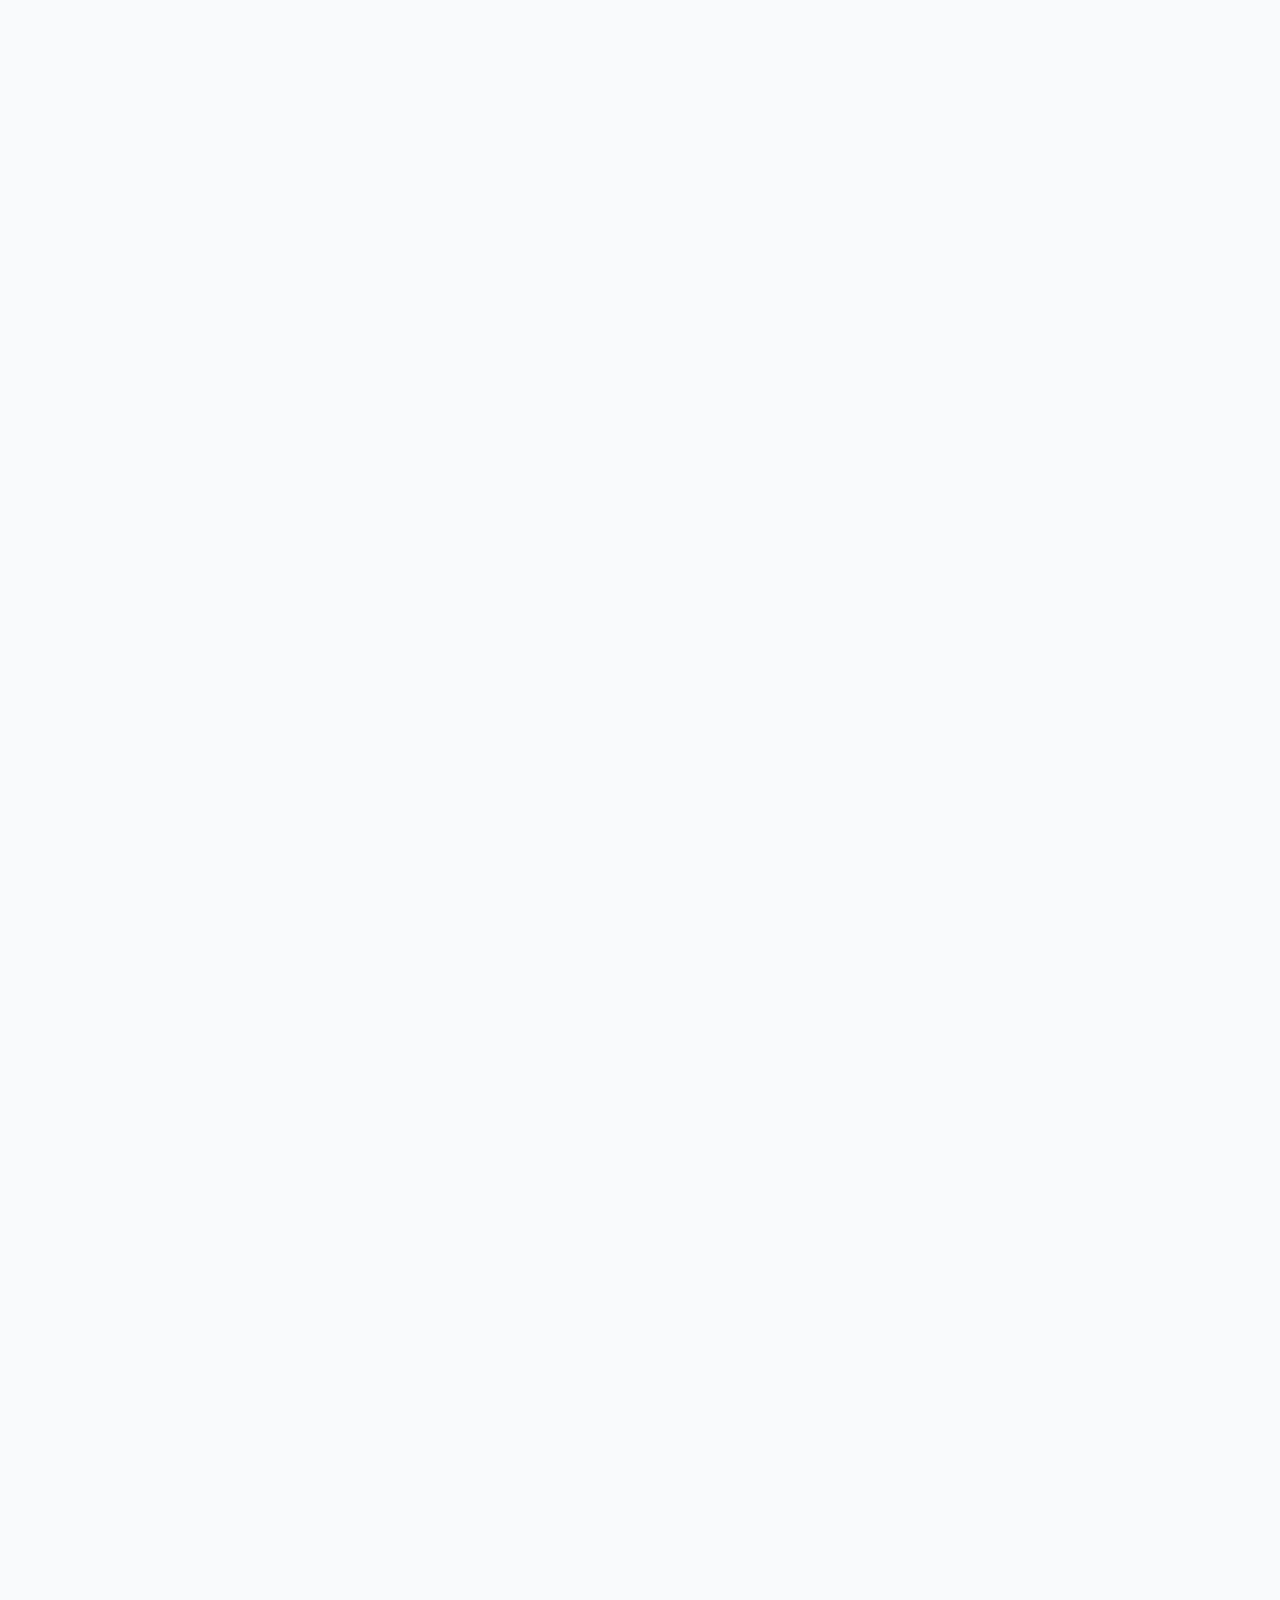
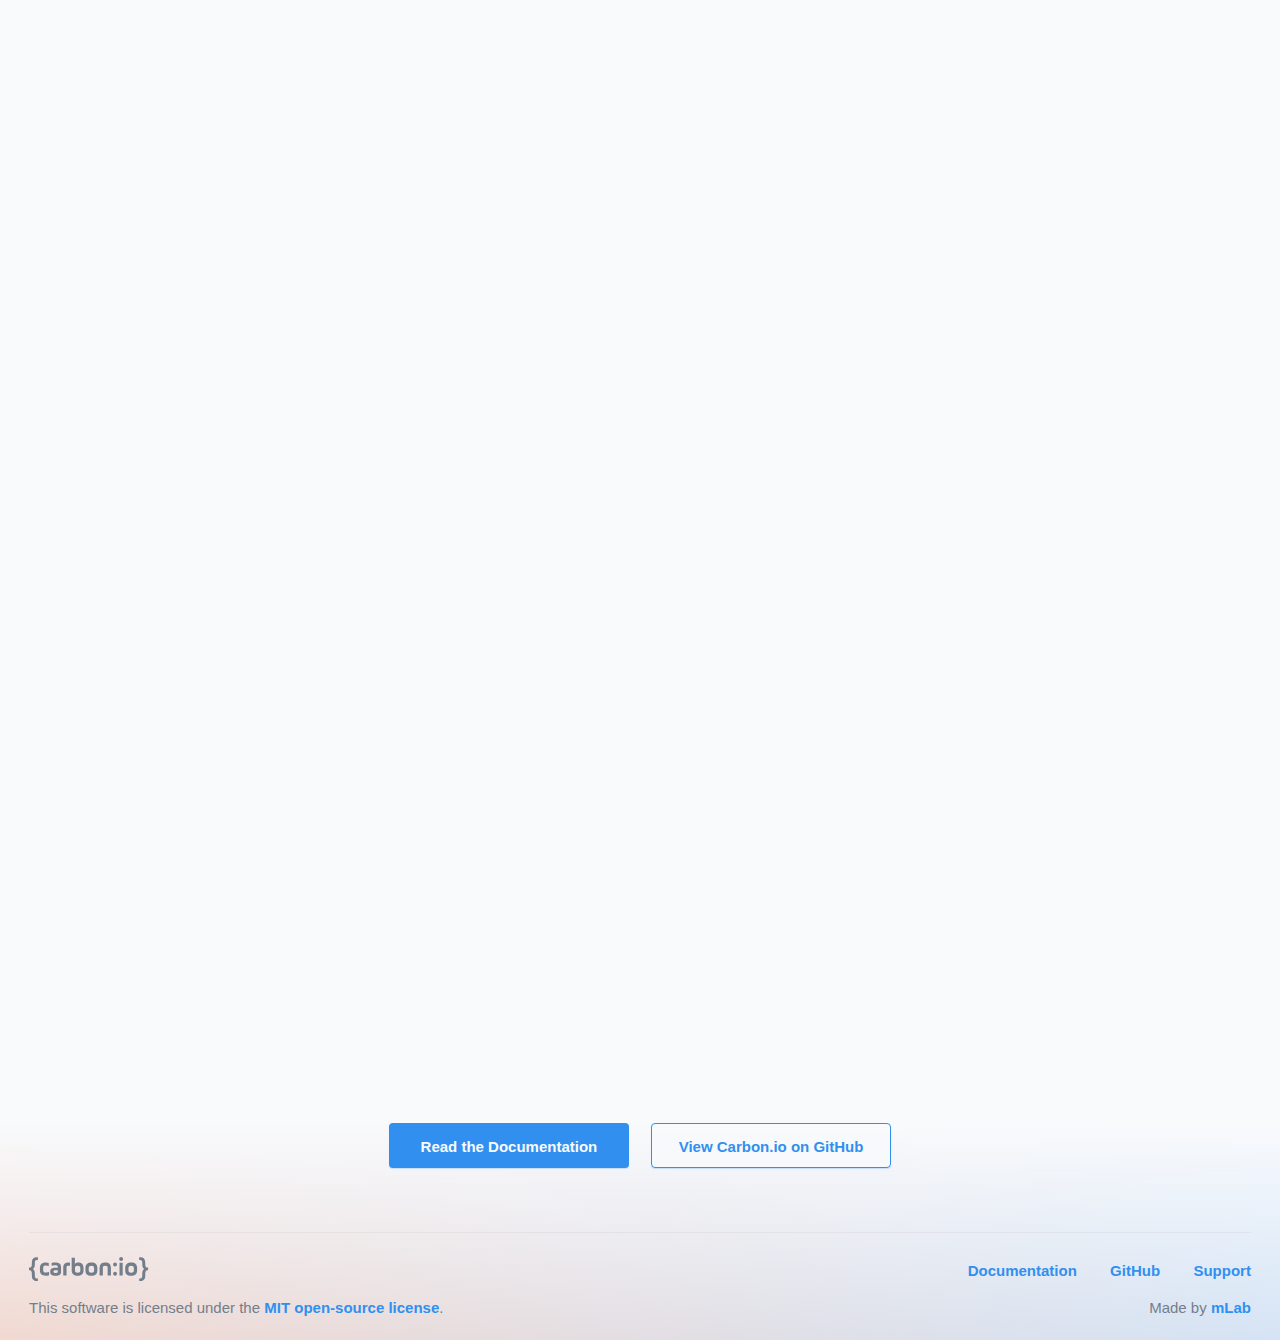
==== commit b604f8dc: "build up-to-date version of homepage" ====
--- a/docs/index.html
+++ b/docs/index.html
@@ -325,9 +325,8 @@
           <div class="carousel--code-wrapper">
             <pre class="carousel--code language-js">
               <code>
-                
-const carbon = require('carbon-io')  
-const __     = carbon.fibers.__(module) 
+                const carbon = require('carbon-io')
+const __     = carbon.fibers.__(module)
 const o      = carbon.atom.o(module).main
 
 __(function() {
@@ -340,7 +339,7 @@
         _type: carbon.carbond.mongodb.MongoDBCollection,
         collection: 'zipcodes',
 
-        // JSON schema objects managed by this endpoint must conform to. 
+        // JSON schema objects managed by this endpoint must conform to.
         schema: {
           type: 'object',
           properties: {
@@ -349,11 +348,16 @@
           },
           required: ['_id', 'state'],
           additionalProperties: false
-        }
+        },
+
+        // Enable all HTTP methods on this collection.
+        enabled: { '*': true },
+
       })
     }
   })
 })
+
               <br>
             </code>
             </pre>
@@ -395,11 +399,11 @@
           <div class="carousel--code-wrapper">
             <pre class="carousel--code language-js">
               <code>
-                
-const carbon = require('carbon-io')  
-const __     = carbon.fibers.__(module) 
+                const carbon = require('carbon-io')
+const __     = carbon.fibers.__(module)
+const _o     = carbon.bond._o(module)
 const o      = carbon.atom.o(module).main
-const _o     = carbon.bond._o(module)
+const assert = require('assert')
 
 __(function() {
   module.exports = o({
@@ -408,27 +412,27 @@
     service: _o('../lib/ZipcodeService'),
 
     tests: [
-      // Test POST by inserting some zipcodes
+      // Test PUT by inserting some zipcodes
       {
         reqSpec: {
-          url: '/zipcodes',
-          method: 'POST',
-          body: { _id: '94110', state: 'CA' }
+          url: '/zipcodes/94114',
+          method: 'PUT',
+          body: { _id: '94114', state: 'CA' }
         },
         resSpec: {
           statusCode: 201,
         }
       },
 
-      // Test invalid POST. These should get a 400 status code (Bad Request)
+      // Test GET by looking up single zipcode
       {
         reqSpec: {
-          url: '/zipcodes',
-          method: 'POST',
-          body: { _id: '1', state: 'NY' } // Malformed zipcode
+          url: '/zipcodes/94114',
+          method: 'GET'
         },
         resSpec: {
-          statusCode: 400
+          statusCode: 200,
+          body: { _id: '94114', state: 'CA' }
         }
       }
     ],
@@ -526,8 +530,7 @@
     <div class="example--right">
       <p class="example--body">With Carbon.io, APIs are defined via Services. A Service is an HTTP server that exposes a JSON REST API and which is defined as a tree of Endpoints. This Service defines a HTTP GET method on an Endpoint called "hello".</p>
       <pre class="language-js example--code" js-highlight-id="hello-world">
-        <code>
-const carbon = require('carbon-io')
+        <code>const carbon = require('carbon-io')
 const __     = carbon.fibers.__(module)
 const o      = carbon.atom.o(module).main
 
@@ -544,8 +547,7 @@
       })
     }
   })
-})
-</code>
+})</code>
       </pre>
     </div>
   </section>
@@ -560,8 +562,7 @@
       <p class="example--body">Each Endpoint is made up of Operations, which can formally define request parameters and responses. Operation definitions can use JSON Schemas to automatically validate input parameters and output responses.</p>
       
       <pre class="language-js example--code">
-        <code>
-const carbon = require('carbon-io')
+        <code>const carbon = require('carbon-io')
 const __     = carbon.fibers.__(module)
 const o      = carbon.atom.o(module).main
 
@@ -604,8 +605,7 @@
       })
     }
   })
-})
-</code>
+})</code>
       </pre>
     </div>
   </section>
@@ -620,8 +620,7 @@
       <p class="example--body">Collections are a high-level abstraction on top of Endpoints that provide a higher-level interface for implementing access to a collection of resources. You can easily implement full database CRUD with virtually no code.</p>
 
       <pre class="language-js example--code">
-        <code>
-const carbon = require('carbon-io')
+        <code>const carbon = require('carbon-io')
 const __     = carbon.fibers.__(module)
 const o      = carbon.atom.o(module).main
 
@@ -633,12 +632,12 @@
     endpoints: {
       articles: o({
         _type: carbon.carbond.mongodb.MongoDBCollection,
-        collection: 'articles'
+        collection: 'articles',
+        enabled: { '*': true }
       })
     }
   })
-})
-</code>
+})</code>
       </pre>
 
       <p>
@@ -1080,8 +1079,7 @@
       </div>
 
       <pre js-code-block="chaining--public" js-highlight-id="chaining-public" class="language-js example--code s-visible s-in">
-        <code> 
-const carbon = require('carbon-io')
+        <code> const carbon = require('carbon-io')
 const __     = carbon.fibers.__(module)
 const o      = carbon.atom.o(module).main
 const _o     = carbon.bond._o(module)
@@ -1121,13 +1119,11 @@
     }
 
   })
-})
-</code>
+})</code>
       </pre>
 
       <pre js-code-block="chaining--private" class="language-js example--code">
-        <code>
-const carbon = require('carbon-io')
+        <code>const carbon = require('carbon-io')
 const __     = carbon.fibers.__(module)
 const o      = carbon.atom.o(module).main
 
@@ -1166,8 +1162,7 @@
     }
 
   })
-})
-</code>
+})</code>
       </pre>
 
     </div>
@@ -1210,8 +1205,7 @@
       </div>
       
       <pre js-code-block="hello-service" class="language-js example--code s-visible s-in" js-highlight-id="hello-service">
-        <code>
-const carbon = require('carbon-io')
+        <code>const carbon = require('carbon-io')
 const __     = carbon.fibers.__(module)
 const o      = carbon.atom.o(module).main
 const _o     = carbon.bond._o(module)
@@ -1232,13 +1226,11 @@
 <mark js-highlighted-code="hello-service-1">      hello: <mark js-inline-highlight="hello-service-1">_o</mark>('./HelloEndpoint')</mark>
     }
   })
-})
-</code>
+})</code>
       </pre>
 
       <pre js-code-block="hello-endpoint" class="language-js example--code">
-        <code>
-const carbon = require('carbon-io')
+        <code>const carbon = require('carbon-io')
 const __     = carbon.fibers.__(module)
 const o      = carbon.atom.o(module).main
 
@@ -1272,8 +1264,7 @@
   post: function(req) {
     return { msg: `Hello ${req.body.message}!` }
   }
-})
-</code>
+})</code>
       </pre>
     </div>
   </section>
@@ -1288,8 +1279,7 @@
       <p class="example--body">Carbon.io comes with a testing library that makes it easy to manage large test suites. Here's an example of a HTTP-based test.</p>
       
       <pre class="language-js example--code">
-        <code>
-const carbon = require('carbon-io')
+        <code>const carbon = require('carbon-io')
 const __     = carbon.fibers.__(module)
 const o      = carbon.atom.o(module).main
 
@@ -1312,8 +1302,7 @@
       },
     ]
   })
-})
-</code>
+})</code>
       </pre>
     </div>
   </section>
--- a/docs/css/main.css
+++ b/docs/css/main.css
@@ -1 +1 @@
-*,*:before,*:after{box-sizing:inherit;-webkit-tap-highlight-color:transparent;-webkit-tap-highlight-color:transparent}html{box-sizing:border-box;font-size:15px;overflow-x:hidden}body{margin:0;font-family:Helvetica,Arial,Ubuntu,sans-serif;background-color:#F9FAFC;overflow-x:hidden}@media screen and (min-width:319px) and (max-width:480px),screen and (min-device-height:319px) and (max-device-height:480px){body{cursor:pointer}}pre,code{font-family:"Roboto Mono","Andale Mono","Ubuntu Mono",monospace,monospace;z-index:1;position:relative}@media screen and (orientation:landscape) and (min-device-width:319px) and (max-device-width:480px){pre,code{font-size:12px}}mark{background-color:transparent;color:inherit}mark.no-select{-webkit-user-select:none;-moz-user-select:none;-ms-user-select:none;user-select:none}a{color:#3190EF;font-weight:bold;text-decoration:none}a:hover{text-decoration:underline}h1{font-weight:bold;font-size:39.27px;line-height:1.3em;color:#7BABD7;margin-bottom:0;padding-bottom:39.27px}h2{font-size:24.27px;line-height:39.26886px}p{color:#747E8B;font-size:15px;line-height:1.618em}p code{font-size:0.9em}@media screen and (min-width:319px) and (max-width:480px),screen and (min-device-height:319px) and (max-device-height:480px){p{font-size:18px}}@media screen and (orientation:landscape) and (min-device-width:319px) and (max-device-width:480px){p{font-size:12px}}ul{color:#747E8B;font-size:15px;line-height:1.618em;padding-left:29.124px}ul code{font-size:0.9em}@media screen and (min-width:319px) and (max-width:480px),screen and (min-device-height:319px) and (max-device-height:480px){ul{font-size:18px}}@media screen and (orientation:landscape) and (min-device-width:319px) and (max-device-width:480px){ul{font-size:12px}}@media screen and (min-width:319px) and (max-width:480px),screen and (min-device-height:319px) and (max-device-height:480px){li{margin-top:15px}li+li{margin-top:0}}pre{margin:0;padding:0;display:-webkit-box;display:-ms-flexbox;display:flex;font-size:12.75px;padding:9.27px 18px;overflow:auto;-webkit-overflow-scrolling:touch;margin:0;border-radius:6px}@media screen and (min-width:319px) and (max-width:480px),screen and (min-device-height:319px) and (max-device-height:480px){pre{margin-left:-18px;margin-right:-18px}}@media screen and (min-width:319px) and (max-width:480px),screen and (min-device-height:319px) and (max-device-height:480px){pre{display:block;font-size:13.5px}}[class*="language-"]{color:#DBE1E8;background:none;font-family:"Roboto Mono","Andale Mono","Ubuntu Mono",monospace,monospace;text-align:left;white-space:pre;word-spacing:normal;word-break:normal;word-wrap:normal;line-height:1.5;-moz-tab-size:4;-o-tab-size:4;tab-size:4;-webkit-hyphens:none;-moz-hyphens:none;-ms-hyphens:none;hyphens:none}[class*="language-"]::-moz-selection,[class*="language-"]::-moz-selection{background:#b3d4fc}[class*="language-"]::selection,[class*="language-"]::selection{background:#b3d4fc}:not(pre)>code[class*="language-"],pre[class*="language-"]{box-shadow:0 0 50px rgba(35,35,35,0.618);box-shadow:0 8px 10px -6px rgba(35,35,35,0.618);background-color:#2b364a;background-image:linear-gradient(#2b364a,#34425a)}:not(pre)>code[class*="language-"]{padding:.1em;border-radius:.3em;white-space:normal}.keyline{width:47.124px;height:1px;background-color:#D15324;display:inline-block;display:block;margin:auto;margin-top:39.27px}mark.no-highlight{background-color:transparent;color:#DBE1E8}.splash--content-section,.splash--cta,.carousel--group,.example{width:100%;max-width:100vw}@media screen and (min-width:319px) and (max-width:480px),screen and (min-device-height:319px) and (max-device-height:480px){.splash--content-section,.splash--cta,.carousel--group,.example{padding-left:29.124px;padding-right:29.124px}}@media screen and (orientation:landscape) and (min-device-width:319px) and (max-device-width:480px){.splash--content-section,.splash--cta,.carousel--group,.example{padding-left:29.124px;padding-right:29.124px}}@media screen and (min-width:768px) and (max-width:991px) and (min-device-height:481px){.splash--content-section,.splash--cta,.carousel--group,.example{padding-left:calc((100% - 768px) / 2);padding-right:calc((100% - 768px) / 2)}}@media screen and (min-width:992px) and (max-width:1169px){.splash--content-section,.splash--cta,.carousel--group,.example{padding-left:calc((100% - 992px) / 2);padding-right:calc((100% - 992px) / 2)}}@media screen and (min-width:1170px){.splash--content-section,.splash--cta,.carousel--group,.example{padding-left:calc((100% - 1170px) / 2);padding-right:calc((100% - 1170px) / 2)}}.navigation{transition:opacity 0.5s ease-out;opacity:0;display:-webkit-box;display:-ms-flexbox;display:flex;-webkit-box-align:center;-ms-flex-align:center;align-items:center;-webkit-box-pack:justify;-ms-flex-pack:justify;justify-content:space-between;height:97.518px;padding-left:29.124px;padding-right:29.124px}.navigation.s-visible{opacity:1}@media screen and (min-width:319px) and (max-width:480px),screen and (min-device-height:319px) and (max-device-height:480px){.navigation{opacity:1;padding-left:18px;padding-right:18px}}.navigation--logo{height:39.27px}@media screen and (min-width:319px) and (max-width:480px),screen and (min-device-height:319px) and (max-device-height:480px){.navigation--logo{display:none}}@media screen and (min-width:319px) and (max-width:480px),screen and (min-device-height:319px) and (max-device-height:480px){.navigation--links{display:none}}.navigation--link{color:#F9FAFC;font-weight:bold;text-decoration:none}.navigation--link+.navigation--link{margin-left:29.124px}.navigation--mobile{position:fixed;top:1rem;right:1rem;height:50.44886px;width:50.44886px;z-index:10;display:none}@media screen and (min-width:319px) and (max-width:480px),screen and (min-device-height:319px) and (max-device-height:480px){.navigation--mobile{display:block}}.navigation--mobile-toggle{box-shadow:0 0 50px rgba(35,35,35,0.236076);box-shadow:0 8px 10px -6px rgba(35,35,35,0.236076);transition:background-color 0.1s ease-out,-webkit-transform 0.1s ease-out;transition:transform 0.1s ease-out,background-color 0.1s ease-out;transition:transform 0.1s ease-out,background-color 0.1s ease-out,-webkit-transform 0.1s ease-out;display:none;height:50.44886px;width:50.44886px;position:relative;border-radius:100%;cursor:pointer;background-color:white;border:1px solid rgba(172,168,171,0.1)}@media screen and (min-width:319px) and (max-width:480px),screen and (min-device-height:319px) and (max-device-height:480px){.navigation--mobile-toggle{display:inline-block}}.navigation--mobile-toggle:active{background-color:#DBE1E8;-webkit-transform:scale(0.9);transform:scale(0.9)}.navigation--mobile-toggle.s-active{background-color:#F9FAFC}.navigation--mobile-toggle-line{transition:all 0.15s ease-out;height:3px;width:24.27px;background-color:#ACA8AB;position:absolute;top:0;bottom:0;left:0;right:0;margin:auto;border-radius:50px}.s-active>.navigation--mobile-toggle-line{opacity:0;-webkit-transform:scaleX(0);transform:scaleX(0);background-color:#fcb6c4}.navigation--mobile-toggle-line:first-of-type{-webkit-transform:translate3d(0,-8.135px,0);transform:translate3d(0,-8.135px,0)}.s-active>.navigation--mobile-toggle-line:first-of-type{opacity:1;-webkit-transform:translate3d(0,0,0) rotate(45deg);transform:translate3d(0,0,0) rotate(45deg)}.navigation--mobile-toggle-line:last-of-type{-webkit-transform:translate3d(0,8.135px,0);transform:translate3d(0,8.135px,0)}.s-active>.navigation--mobile-toggle-line:last-of-type{opacity:1;-webkit-transform:translate3d(0,0,0) rotate(-45deg);transform:translate3d(0,0,0) rotate(-45deg)}.navigation--mobile-links{box-shadow:0 0 50px rgba(35,35,35,0.236076);box-shadow:0 8px 10px -6px rgba(35,35,35,0.236076);transition:opacity 0.1s ease-out,-webkit-transform 0.1s ease-out;transition:opacity 0.1s ease-out,transform 0.1s ease-out;transition:opacity 0.1s ease-out,transform 0.1s ease-out,-webkit-transform 0.1s ease-out;opacity:0;pointer-events:none;position:absolute;top:calc(50.44886px + 0.5rem);right:0;-webkit-transform:translate3d(0,-9.27px,0) scale(0.8);transform:translate3d(0,-9.27px,0) scale(0.8);-webkit-transform-origin:top right;transform-origin:top right;border-radius:6px;width:220px;overflow:hidden;border:1px solid rgba(172,168,171,0.1)}@media screen and (min-width:319px) and (max-width:480px),screen and (min-device-height:319px) and (max-device-height:480px){.navigation--mobile-links.s-active{opacity:1;pointer-events:initial;-webkit-transform:translate3d(0,0,0) scale(1);transform:translate3d(0,0,0) scale(1)}}.navigation--mobile-link{display:block;padding-top:15px;padding-bottom:15px;padding-left:18px;padding-right:18px;background-color:white}.navigation--mobile-link:hover,.navigation--mobile-link:active{text-decoration:none}.navigation--mobile-link:active{background-color:#eff2f7}.navigation--mobile-link+.navigation--mobile-link{border-top:1px solid rgba(172,168,171,0.1)}.footer{padding-left:29.124px;padding-right:29.124px;background-color:#F9FAFC;background-image:linear-gradient(#F9FAFC,rgba(249,250,252,0.8)),linear-gradient(-130deg,#3190EF,#D15324)}.footer--content{padding-top:24.27px;padding-bottom:24.27px;border-top:1px solid rgba(172,168,171,0.15)}.footer--top-row,.footer--bottom-row{display:-webkit-box;display:-ms-flexbox;display:flex;-webkit-box-align:center;-ms-flex-align:center;align-items:center;-webkit-box-pack:justify;-ms-flex-pack:justify;justify-content:space-between;width:100%;color:#747E8B}@media screen and (min-width:319px) and (max-width:480px),screen and (min-device-height:319px) and (max-device-height:480px){.footer--top-row,.footer--bottom-row{-webkit-box-orient:vertical;-webkit-box-direction:normal;-ms-flex-direction:column;flex-direction:column}}.footer--bottom-row{margin-top:15px}@media screen and (min-width:319px) and (max-width:480px),screen and (min-device-height:319px) and (max-device-height:480px){.footer--bottom-row{-webkit-box-align:start;-ms-flex-align:start;align-items:flex-start}}@media screen and (min-width:319px) and (max-width:480px),screen and (min-device-height:319px) and (max-device-height:480px){.footer--license{margin-top:15px}}.footer--logo{height:24.27px}@media screen and (min-width:319px) and (max-width:480px),screen and (min-device-height:319px) and (max-device-height:480px){.footer--links{display:none}}.footer--link+.footer--link{margin-left:29.124px}.footer--cta{text-align:center;margin-top:63.54px;margin-bottom:63.54px}.footer--cta-primary{box-shadow:0 1px 1px rgba(49,144,239,0.236076);transition:box-shadow 0.15s ease-out,background-color 0.1s ease-out,background-position 0.1s ease-out;height:45px;padding:15px 18px;display:inline-block;color:#F9FAFC;line-height:15px;font-size:15px;font-weight:bold;border-width:1px;border-style:solid;border-radius:4px;text-decoration:none;-webkit-user-select:none;-moz-user-select:none;-ms-user-select:none;user-select:none;background-color:#3190EF;border-color:transparent;width:240px}.footer--cta-primary:hover{box-shadow:0 2px 5px rgba(49,144,239,0.382)}.footer--cta-primary:hover:active{box-shadow:0 1px 2px rgba(49,144,239,0.618)}.footer--cta-primary:hover{text-decoration:none;background-color:#499df1}.footer--cta-primary:active{background-color:#2388ee}@media screen and (min-width:319px) and (max-width:480px),screen and (min-device-height:319px) and (max-device-height:480px){.footer--cta-primary{width:100%}}@media screen and (orientation:landscape) and (min-device-width:319px) and (max-device-width:480px){.footer--cta-primary{max-width:300px}}.footer--cta-secondary{box-shadow:0 1px 1px rgba(49,144,239,0.236076);transition:box-shadow 0.15s ease-out,background-color 0.1s ease-out,background-position 0.1s ease-out;height:45px;padding:15px 18px;display:inline-block;color:#3190EF;line-height:15px;font-size:15px;font-weight:bold;border-width:1px;border-style:solid;border-radius:4px;text-decoration:none;-webkit-user-select:none;-moz-user-select:none;-ms-user-select:none;user-select:none;background-color:rgba(249,250,252,0.618);border-color:#3190EF;position:relative;width:240px;margin-left:18px}.footer--cta-secondary:hover{box-shadow:0 2px 5px rgba(49,144,239,0.382)}.footer--cta-secondary:hover:active{box-shadow:0 1px 2px rgba(49,144,239,0.618)}.footer--cta-secondary:after{content:"";transition:opacity 0.1s ease-out;position:absolute;top:0;bottom:0;left:0;right:0;opacity:0;background-image:linear-gradient(145deg,rgba(249,250,252,0.1),transparent)}.footer--cta-secondary:hover{text-decoration:none;background-color:#fff;background-position:center}.footer--cta-secondary:hover:after{opacity:1}.footer--cta-secondary:active{background-color:#eff2f7}@media screen and (min-width:319px) and (max-width:480px),screen and (min-device-height:319px) and (max-device-height:480px){.footer--cta-secondary{margin-left:0;margin-top:15px;width:100%}}@media screen and (orientation:landscape) and (min-device-width:319px) and (max-device-width:480px){.footer--cta-secondary{max-width:250px}}.footer--heart{height:15px;position:relative;top:2px}.token.comment,.token.prolog,.token.doctype,.token.cdata{color:#747E8B}.token.punctuation{color:#DBE1E8}.token.property,.token.tag,.token.boolean,.token.constant,.token.symbol,.token.deleted{color:#E4B62C}.token.number{color:#50d7ff}.token.selector,.token.attr-name,.token.char,.token.builtin,.token.inserted{color:#690}.token.operator,.token.entity,.token.url,.language-css .token.string,.style .token.string{color:#E4B62C}.token.atrule,.token.attr-value{color:#50d7ff}.token.keyword{color:#E4B62C}.token.string{color:#7CDF9A}.token.function{color:#DBE1E8}.token.regex,.token.important,.token.variable{color:#DC0A34}.token.important,.token.bold{font-weight:bold}.token.italic{font-style:italic}.token.entity{cursor:help}.namespace{opacity:.7}.line-highlight{transition:all 0.1s ease-in-out;position:absolute;left:0;right:0;margin-top:9.27px;background-color:#36445d;line-height:inherit;white-space:pre;cursor:pointer;box-shadow:0 0 0 transparent}.line-highlight.s-hover .highlight-arrow-wrapper{-webkit-transform:translate3d(-3.708px,0,0);transform:translate3d(-3.708px,0,0)}.line-highlight.s-active .highlight-arrow-wrapper{-webkit-transform:translate3d(-18px,0,0);transform:translate3d(-18px,0,0)}.line-highlight.s-active .highlight-arrow{fill:#47597a}.line-highlight.s-hover,.line-highlight.s-active{background-color:#47597a;box-shadow:0 0 10px rgba(0,0,0,0.2)}.highlight-arrow-wrapper{transition:all 0.1s ease-in-out;height:12px;position:absolute;top:0;bottom:0;margin:auto;left:-11.124px}@media screen and (min-width:319px) and (max-width:480px),screen and (min-device-height:319px) and (max-device-height:480px){.highlight-arrow-wrapper{display:none}}.highlight-arrow{transition:fill 0.1s ease-in-out;fill:#E4B62C}pre[js-highlight-id]{overflow:initial;position:relative;z-index:2}[js-inline-highlight]{transition:all 0.1s ease-in-out;background-color:transparent;color:#DBE1E8;display:inline-block;cursor:pointer;height:19px;margin-top:-1px;margin-bottom:-5px}[js-inline-highlight].s-hover,[js-inline-highlight].s-active{color:#F9FAFC;background-color:rgba(255,255,255,0.2)}[js-highlighted-code]{display:inline-block;width:100%;cursor:pointer}.highlight-tooltip{transition:all 0.1s ease-in-out;font-family:Helvetica,Arial,Ubuntu,sans-serif;position:absolute;top:0;right:calc(100% + 47.124px);background-color:#47597a;opacity:0;box-shadow:0 0 0 transparent;-webkit-transform:translate3d(29.124px,0,0);transform:translate3d(29.124px,0,0);padding:15px 18px;border-radius:4px;width:300px;cursor:default;pointer-events:none}@media screen and (min-width:319px) and (max-width:480px),screen and (min-device-height:319px) and (max-device-height:480px){.highlight-tooltip{position:absolute;top:auto;top:calc(100% + 15px);left:0;right:0;margin:auto;z-index:5;-webkit-transform:translate3d(0,-24.27px,0);transform:translate3d(0,-24.27px,0);box-shadow:0 2px 3px -2px rgba(0,0,0,0.5),0 0 0 100vh rgba(255,255,255,0)}}.highlight-tooltip.s-active{box-shadow:0 1px 1px rgba(35,35,35,0.382);opacity:1;-webkit-transform:translate3d(0,0,0);transform:translate3d(0,0,0);pointer-events:auto}@media screen and (min-width:319px) and (max-width:480px),screen and (min-device-height:319px) and (max-device-height:480px){.highlight-tooltip.s-active{box-shadow:0 2px 3px -2px rgba(0,0,0,0.5),0 0 0 100vh rgba(0,0,0,0.8)}}.highlight-tooltip label{font-size:15px;font-weight:bold;color:#F9FAFC;display:block;padding-bottom:9.27px;border-bottom:1px solid #E8EBEF}.highlight-tooltip p{white-space:normal;color:#E8EBEF}.highlight-tooltip p:last-of-type{margin-bottom:0}.highlight-read-more{display:block;text-align:right;margin-top:9.27px;color:#F9FAFC}@media screen and (orientation:landscape) and (min-device-width:319px) and (max-device-width:480px){.landscape-test:after{content:"Hello Landscape";display:block;font-size:50px}}.splash{min-height:110vh;display:-webkit-box;display:-ms-flexbox;display:flex;-webkit-box-orient:vertical;-webkit-box-direction:normal;-ms-flex-direction:column;flex-direction:column;background-color:#3190EF;background-image:linear-gradient(transparent,rgba(249,250,252,0.1),rgba(249,250,252,0.2),#F9FAFC),linear-gradient(-130deg,#3190EF,#D15324)}@media screen and (min-width:319px) and (max-width:480px),screen and (min-device-height:319px) and (max-device-height:480px){.splash{min-height:800px;position:relative}}.splash--particles{pointer-events:none;position:absolute;bottom:-35vh;left:0;right:0;opacity:0.7}@media screen and (min-width:319px) and (max-width:480px),screen and (min-device-height:319px) and (max-device-height:480px){.splash--particles{bottom:0;top:200px}}.splash--content-section{display:-webkit-box;display:-ms-flexbox;display:flex;-webkit-box-align:center;-ms-flex-align:center;align-items:center;max-height:calc(100vh - 195.036px);-webkit-box-flex:1;-ms-flex-positive:1;flex-grow:1;position:relative}@media screen and (min-width:319px) and (max-width:480px),screen and (min-device-height:319px) and (max-device-height:480px){.splash--content-section{-webkit-box-orient:vertical;-webkit-box-direction:normal;-ms-flex-direction:column;flex-direction:column;padding-left:11.124px;padding-right:11.124px}}.splash--header-group{transition:opacity 1s ease-out;opacity:0;display:-webkit-box;display:-ms-flexbox;display:flex;-webkit-box-align:start;-ms-flex-align:start;align-items:flex-start;-webkit-box-pack:center;-ms-flex-pack:center;justify-content:center}.splash--header-group.s-visible{opacity:1}@media screen and (min-width:319px) and (max-width:480px),screen and (min-device-height:319px) and (max-device-height:480px){.splash--header-group{display:block;-webkit-box-align:center;-ms-flex-align:center;align-items:center;margin-top:39.27px;margin-bottom:39.27px}}@media screen and (min-width:768px) and (max-width:991px) and (min-device-height:481px){.splash--header-group{-webkit-box-orient:vertical;-webkit-box-direction:normal;-ms-flex-direction:column;flex-direction:column;-webkit-box-align:center;-ms-flex-align:center;align-items:center}}.splash--header-logo-container{padding-right:47.124px;-ms-flex-negative:0;flex-shrink:0;width:40%;text-align:right}@media screen and (min-width:319px) and (max-width:480px),screen and (min-device-height:319px) and (max-device-height:480px){.splash--header-logo-container{width:100%;text-align:center;padding-right:0}}.splash--header-logo{height:60px}@media screen and (min-width:319px) and (max-width:480px),screen and (min-device-height:319px) and (max-device-height:480px){.splash--header-logo{height:40px;margin:auto}}.splash--header-text-container{-webkit-box-flex:1;-ms-flex-positive:1;flex-grow:1;width:60%}@media screen and (min-width:319px) and (max-width:480px),screen and (min-device-height:319px) and (max-device-height:480px){.splash--header-text-container{width:100%;-webkit-box-flex:0;-ms-flex-positive:0;flex-grow:0}}@media screen and (min-width:768px) and (max-width:991px) and (min-device-height:481px){.splash--header-text-container{width:100%}}@media screen and (min-width:1170px){.splash--header-text-container{padding-right:70px}}.splash--header-text{text-shadow:0 1px 1px rgba(129,114,138,0.618);font-weight:lighter;color:#F9FAFC;margin-top:0}@media screen and (min-width:319px) and (max-width:480px),screen and (min-device-height:319px) and (max-device-height:480px){.splash--header-text{margin-top:39.27px;font-size:23.27px;text-align:center}}@media screen and (min-width:768px) and (max-width:991px) and (min-device-height:481px){.splash--header-text{margin-top:63.54px;text-align:center}}.splash--cta{transition:opacity 1s ease-out;opacity:0;position:absolute;top:calc(100vh - 206.058px);left:0;right:0;text-align:center}.splash--cta.s-visible{opacity:1}@media screen and (min-height:955px){.splash--cta{top:calc(100vh - 269.598px)}}@media screen and (min-width:319px) and (max-width:480px),screen and (min-device-height:319px) and (max-device-height:480px){.splash--cta{position:static;margin-bottom:63.54px}}.splash--cta-primary{box-shadow:0 1px 1px rgba(171,152,165,0.236076);transition:box-shadow 0.15s ease-out,background-color 0.1s ease-out,background-position 0.1s ease-out;height:45px;padding:15px 18px;display:inline-block;color:#ab98a5;line-height:15px;font-size:15px;font-weight:bold;border-width:1px;border-style:solid;border-radius:4px;text-decoration:none;-webkit-user-select:none;-moz-user-select:none;-ms-user-select:none;user-select:none;background-color:#F9FAFC;border-color:transparent;width:240px}.splash--cta-primary:hover{box-shadow:0 2px 5px rgba(171,152,165,0.382)}.splash--cta-primary:hover:active{box-shadow:0 1px 2px rgba(171,152,165,0.618)}.splash--cta-primary:hover{text-decoration:none;background-color:#fff}.splash--cta-primary:active{background-color:#eff2f7}@media screen and (min-width:319px) and (max-width:480px),screen and (min-device-height:319px) and (max-device-height:480px){.splash--cta-primary{width:100%;max-width:300px}}.splash--cta-secondary{box-shadow:0 1px 1px rgba(171,152,165,0.236076);transition:box-shadow 0.15s ease-out,background-color 0.1s ease-out,background-position 0.1s ease-out;height:45px;padding:15px 18px;display:inline-block;color:#F9FAFC;line-height:15px;font-size:15px;font-weight:bold;border-width:1px;border-style:solid;border-radius:4px;text-decoration:none;-webkit-user-select:none;-moz-user-select:none;-ms-user-select:none;user-select:none;background-color:rgba(171,152,165,0.618);border-color:#F9FAFC;position:relative;width:240px;margin-left:18px}.splash--cta-secondary:hover{box-shadow:0 2px 5px rgba(171,152,165,0.382)}.splash--cta-secondary:hover:active{box-shadow:0 1px 2px rgba(171,152,165,0.618)}.splash--cta-secondary:after{content:"";transition:opacity 0.1s ease-out;position:absolute;top:0;bottom:0;left:0;right:0;opacity:0;background-image:linear-gradient(145deg,rgba(249,250,252,0.1),transparent)}.splash--cta-secondary:hover{text-decoration:none;background-color:#b6a6b1;background-position:center}.splash--cta-secondary:hover:after{opacity:1}.splash--cta-secondary:active{background-color:#a4909e}@media screen and (min-width:319px) and (max-width:480px),screen and (min-device-height:319px) and (max-device-height:480px){.splash--cta-secondary{margin-left:0;margin-top:15px;width:100%;max-width:300px}}.terminal{display:block;white-space:normal;font-size:12.75px}.terminal--command,.terminal--feedback{position:relative;display:inline-block;min-height:24.27px}.terminal--command:last-child,.terminal--feedback:last-child{margin-bottom:9.27px}.terminal--command.s-active:after,.terminal--feedback.s-active:after{content:"";width:7px;height:15px;display:inline-block;height:13.5px;margin-top:auto;background-color:#232323;-webkit-transform:translateY(2px) scaleY(1.2);transform:translateY(2px) scaleY(1.2)}.terminal--command.s-blink:after,.terminal--feedback.s-blink:after{-webkit-animation:blink-cursor 1.5s steps(2,start) infinite;animation:blink-cursor 1.5s steps(2,start) infinite}.terminal--command:before{content:"$";display:inline;color:#ACA8AB;margin-right:0.5em}.terminal--check{color:#7CDF9A;font-weight:bold}@-webkit-keyframes blink-cursor{from{visibility:visible}to{visibility:hidden}}@keyframes blink-cursor{from{visibility:visible}to{visibility:hidden}}.carousel{position:relative;margin-bottom:102.80772px}.carousel--triple-feature{display:-webkit-box;display:-ms-flexbox;display:flex;-webkit-box-pack:center;-ms-flex-pack:center;justify-content:center;margin-bottom:102.80772px}@media screen and (min-width:319px) and (max-width:480px),screen and (min-device-height:319px) and (max-device-height:480px){.carousel--triple-feature{display:none}}.carousel--triple-feature-group{transition:opacity 0.1s ease-in;cursor:pointer;opacity:0.3;display:-webkit-box;display:-ms-flexbox;display:flex;-webkit-box-align:center;-ms-flex-align:center;align-items:center;color:#747E8B;font-size:24.27px;font-weight:lighter}.carousel--triple-feature-group:hover{opacity:0.5}.carousel--triple-feature-group.s-active{opacity:1}@media screen and (min-width:319px) and (max-width:480px),screen and (min-device-height:319px) and (max-device-height:480px){.carousel--triple-feature-group{-webkit-box-orient:vertical;-webkit-box-direction:normal;-ms-flex-direction:column;flex-direction:column;margin:auto}}.carousel--triple-feature-group+.carousel--triple-feature-group{margin-left:47.124px;padding-left:47.124px;position:relative}@media screen and (min-width:319px) and (max-width:480px),screen and (min-device-height:319px) and (max-device-height:480px){.carousel--triple-feature-group+.carousel--triple-feature-group{padding-left:0;margin-left:auto;margin-top:63.54px}}.carousel--triple-feature-icon{height:63.53886px;margin-right:18px;opacity:0.8}@media screen and (min-width:319px) and (max-width:480px),screen and (min-device-height:319px) and (max-device-height:480px){.carousel--triple-feature-icon{margin-right:0}}.carousel--control{box-shadow:0 1px 1px rgba(49,144,239,0.236076);transition:box-shadow 0.15s ease-out,all 0.1s ease-out;position:absolute;top:0;bottom:0;height:39.27px;width:39.27px;margin:auto;border-width:1px;border-style:solid;border-color:#3190EF;border-radius:100%;z-index:1;background-color:rgba(249,250,252,0.618);cursor:pointer;display:-webkit-box;display:-ms-flexbox;display:flex;-webkit-box-align:center;-ms-flex-align:center;align-items:center;-webkit-box-pack:center;-ms-flex-pack:center;justify-content:center}.carousel--control:hover{box-shadow:0 2px 5px rgba(49,144,239,0.382)}.carousel--control:hover:active{box-shadow:0 1px 2px rgba(49,144,239,0.618)}@media screen and (min-width:319px) and (max-width:480px),screen and (min-device-height:319px) and (max-device-height:480px){.carousel--control{top:calc(100% + 29.4525px);bottom:initial}}@media screen and (min-width:319px) and (max-width:480px),screen and (min-device-height:319px) and (max-device-height:480px){.carousel--control{display:none}}.carousel--control.s-disabled{pointer-events:none;opacity:0.2;border-color:#5290ce}.carousel--control.s-disabled>svg{opacity:0.5}.carousel--control:hover{background-color:#fff;background-image:linear-gradient(145deg,rgba(249,250,252,0.1),transparent)}.carousel--control:hover.m-forward>svg{-webkit-transform:translate3d(2px,0,0);transform:translate3d(2px,0,0)}.carousel--control:hover.m-back>svg{-webkit-transform:translate3d(-2px,0,0);transform:translate3d(-2px,0,0)}.carousel--control:active{background-color:#eff2f7}.carousel--control:active.m-forward>svg{-webkit-transform:translate3d(4px,0,0);transform:translate3d(4px,0,0)}.carousel--control:active.m-back>svg{-webkit-transform:translate3d(-4px,0,0);transform:translate3d(-4px,0,0)}.carousel--control.m-back{left:18px}.carousel--control.m-back>svg{right:1px}.carousel--control.m-forward{right:18px}.carousel--control.m-forward>svg{left:1px}.carousel--control>svg{transition:-webkit-transform 0.1s ease-in-out;transition:transform 0.1s ease-in-out;transition:transform 0.1s ease-in-out,-webkit-transform 0.1s ease-in-out;height:24.27px;position:relative}.carousel--group-wrapper{transition:-webkit-transform .7s ease-in-out;transition:transform .7s ease-in-out;transition:transform .7s ease-in-out,-webkit-transform .7s ease-in-out;display:-webkit-box;display:-ms-flexbox;display:flex}@media screen and (min-width:319px) and (max-width:480px),screen and (min-device-height:319px) and (max-device-height:480px){.carousel--group-wrapper{-webkit-box-orient:vertical;-webkit-box-direction:normal;-ms-flex-direction:column;flex-direction:column}}.carousel--group{transition:opacity .35s ease-in-out,-webkit-transform .7s ease-in-out;transition:transform .7s ease-in-out,opacity .35s ease-in-out;transition:transform .7s ease-in-out,opacity .35s ease-in-out,-webkit-transform .7s ease-in-out;display:-webkit-box;display:-ms-flexbox;display:flex;-ms-flex-negative:0;flex-shrink:0}.carousel--group.s-inactive{-webkit-transform:scale(0.7);transform:scale(0.7);opacity:0}@media screen and (min-width:319px) and (max-width:480px),screen and (min-device-height:319px) and (max-device-height:480px){.carousel--group.s-inactive{-webkit-transform:scale(1);transform:scale(1);opacity:1}}@media screen and (min-width:319px) and (max-width:480px),screen and (min-device-height:319px) and (max-device-height:480px){.carousel--group+.carousel--group{margin-top:63.54px}}@media screen and (min-width:319px) and (max-width:480px),screen and (min-device-height:319px) and (max-device-height:480px){.carousel--group{-webkit-box-orient:vertical;-webkit-box-direction:normal;-ms-flex-direction:column;flex-direction:column}}.carousel--column{display:-webkit-box;display:-ms-flexbox;display:flex;-webkit-box-orient:vertical;-webkit-box-direction:normal;-ms-flex-direction:column;flex-direction:column;-webkit-box-pack:justify;-ms-flex-pack:justify;justify-content:space-between}.carousel--column.m-small{width:40%;max-width:40%}.carousel--column.m-large{width:60%;-ms-flex-negative:0;flex-shrink:0}.carousel--column+.carousel--column{padding-left:47.124px}@media screen and (min-width:319px) and (max-width:480px),screen and (min-device-height:319px) and (max-device-height:480px){.carousel--column.m-small,.carousel--column.m-large{width:100%;max-width:100%}.carousel--column+.carousel--column{padding-left:0;padding-top:39.27px}}.carousel--window-chrome{font-family:"Roboto Mono","Andale Mono","Ubuntu Mono",monospace,monospace;height:27.81px;position:absolute;top:0;left:18px;right:18px;border-bottom:1px solid rgba(116,126,139,0.618);font-size:12px;display:-webkit-box;display:-ms-flexbox;display:flex;-webkit-box-align:center;-ms-flex-align:center;align-items:center;-webkit-box-pack:center;-ms-flex-pack:center;justify-content:center;color:#747E8B;z-index:2}.carousel--window-chrome.m-terminal{background-color:black}.carousel--window-chrome.m-code{background-color:#2b364a}@media screen and (min-width:319px) and (max-width:480px),screen and (min-device-height:319px) and (max-device-height:480px){.carousel--window-chrome{left:0;right:0}}.carousel--window-controls{position:absolute;left:0;top:0;bottom:0;display:-webkit-box;display:-ms-flexbox;display:flex;-webkit-box-align:center;-ms-flex-align:center;align-items:center}.carousel--window-control{width:9.27px;min-width:9.27px;height:9.27px;min-height:9.27px;-ms-flex-negative:0;flex-shrink:0;display:inline-table;border-width:1px;border-style:solid;border-radius:100%}.carousel--window-control.m-red{background-color:#FF564F;border-color:#DE403B}.carousel--window-control.m-yellow{background-color:#FFB429;border-color:#DD9819}.carousel--window-control.m-green{background-color:#24C339;border-color:#15A429}.carousel--window-control+.carousel--window-control{margin-left:6.87463px}.carousel--header{color:#7BABD7;max-width:350px}@media screen and (min-width:319px) and (max-width:480px),screen and (min-device-height:319px) and (max-device-height:480px){.carousel--header{display:none}}.carousel--header.m-mobile{display:none}@media screen and (min-width:319px) and (max-width:480px),screen and (min-device-height:319px) and (max-device-height:480px){.carousel--header.m-mobile{display:block}}.carousel--header-keyline:after{width:47.124px;height:1px;background-color:#D15324;display:inline-block;content:""}.carousel--header-keyline:first-of-type{margin-bottom:24.27px}@media screen and (min-width:319px) and (max-width:480px),screen and (min-device-height:319px) and (max-device-height:480px){.carousel--header-keyline:first-of-type{display:none}}.carousel--header-keyline:last-of-type{margin-top:15px}.carousel--terminal-wrapper,.carousel--code-wrapper{position:relative}.carousel--terminal-wrapper code,.carousel--code-wrapper code{margin-top:1rem}.carousel--terminal-wrapper:after{content:"";position:absolute;z-index:1;top:0;bottom:50%;left:0;right:0;background-image:linear-gradient(#f9fafc,rgba(249,250,252,0));pointer-events:none}@media screen and (min-width:319px) and (max-width:480px),screen and (min-device-height:319px) and (max-device-height:480px){.carousel--terminal-wrapper{display:none}}.carousel--code,.carousel--code[class*="language-"]{max-height:550px;padding-top:24.27px}@media screen and (min-width:319px) and (max-width:480px),screen and (min-device-height:319px) and (max-device-height:480px){.carousel--code,.carousel--code[class*="language-"]{max-height:10000px;padding-top:39.27px;-webkit-transform:translateZ(0);transform:translateZ(0);overflow:hidden}}.carousel--docs-image{box-shadow:0 0 50px rgba(35,35,35,0.236076);box-shadow:0 8px 10px -6px rgba(35,35,35,0.236076);height:100%;max-height:550px;background-color:white;background-image:url("../images/docs.png");background-position:center 15px;background-size:90%;background-repeat:no-repeat;border-radius:6px}@media screen and (min-width:319px) and (max-width:480px),screen and (min-device-height:319px) and (max-device-height:480px){.carousel--docs-image{height:350px;margin-left:-18px;margin-right:-18px}}.carousel--terminal{padding:0;background-color:rgba(249,250,252,0);height:250px;color:#232323;line-height:24.27px;border-radius:6px;font-size:13.5px;display:-webkit-box;display:-ms-flexbox;display:flex;-webkit-box-align:end;-ms-flex-align:end;align-items:flex-end;margin-top:0;margin-bottom:0}@-moz-document url-prefix(){.carousel--terminal{overflow-x:hidden}}.carousel--terminal>code{max-height:100%;-ms-flex-item-align:end;align-self:flex-end;overflow-y:auto;padding-top:80px}.carousel--terminal>code::-webkit-scrollbar-track,.carousel--terminal>code::-webkit-scrollbar,.carousel--terminal>code::-webkit-scrollbar-thumb{-webkit-box-shadow:inset 0 0 0 rgba(249,250,252,0);background-color:rgba(249,250,252,0)}@-moz-document url-prefix(){.carousel--terminal>code{width:calc(100% + 14px);padding-right:14px;margin-right:-14px}}@media screen and (min-width:319px) and (max-width:480px),screen and (min-device-height:319px) and (max-device-height:480px){.carousel--terminal{margin-left:-18px;margin-right:-18px}}.carousel--pagination{position:absolute;top:calc(100% + 39.27px);left:0;right:0;margin:auto;height:6px;width:200px;display:-webkit-box;display:-ms-flexbox;display:flex;-webkit-box-pack:center;-ms-flex-pack:center;justify-content:center;-webkit-box-align:center;-ms-flex-align:center;align-items:center;padding-top:9.27px;padding-bottom:9.27px}.carousel--pagination-indicator{width:47.124px;height:1px;background-color:rgba(172,168,171,0.382);display:inline-block;transition:background-color 0.2s ease-out,height 0.08s ease-out;cursor:pointer;border-radius:50px}.carousel--pagination:hover .carousel--pagination-indicator{height:6px}.carousel--pagination-indicator.s-active{background-color:#232323}.carousel--pagination-indicator+.carousel--pagination-indicator{margin-left:11.124px}.example{transition:opacity 0.2s ease-out,-webkit-transform 0.2s ease-out;transition:opacity 0.2s ease-out,transform 0.2s ease-out;transition:opacity 0.2s ease-out,transform 0.2s ease-out,-webkit-transform 0.2s ease-out;display:-webkit-box;display:-ms-flexbox;display:flex;padding-top:102.80772px;padding-bottom:102.80772px;opacity:0;-webkit-transform:translate3d(0,20px,0);transform:translate3d(0,20px,0)}@media screen and (min-width:319px) and (max-width:480px),screen and (min-device-height:319px) and (max-device-height:480px){.example{opacity:1;-webkit-transform:none;transform:none}}@media screen and (orientation:landscape) and (min-device-width:319px) and (max-device-width:480px){.example{opacity:1;-webkit-transform:none;transform:none}}.example.s-visible{opacity:1;-webkit-transform:translate3d(0,0,0);transform:translate3d(0,0,0)}@media screen and (min-width:319px) and (max-width:480px),screen and (min-device-height:319px) and (max-device-height:480px){.example{-webkit-box-orient:vertical;-webkit-box-direction:normal;-ms-flex-direction:column;flex-direction:column;padding-top:63.54px;padding-bottom:63.54px}}.example--left{width:40%;text-align:right;padding-right:47.124px}@media screen and (min-width:319px) and (max-width:480px),screen and (min-device-height:319px) and (max-device-height:480px){.example--left{width:100%;text-align:left;padding-right:0}}.example--right{width:60%;position:relative;top:41.2335px}@media screen and (min-width:319px) and (max-width:480px),screen and (min-device-height:319px) and (max-device-height:480px){.example--right{width:100%}}.example--header{position:relative}.example--header:after{width:47.124px;height:1px;background-color:#D15324;display:inline-block;content:"";position:absolute;bottom:0;right:0}@media screen and (min-width:319px) and (max-width:480px),screen and (min-device-height:319px) and (max-device-height:480px){.example--header:after{left:0;right:auto}}.example--link{margin-top:15px;display:block}.example--toggles{margin-top:63.54px;position:relative;top:1px;z-index:5}@media screen and (min-width:319px) and (max-width:480px),screen and (min-device-height:319px) and (max-device-height:480px){.example--toggles{margin-left:-18px;margin-right:-18px;top:2px}}.example--toggles ~ .example--code,.example--toggles ~ .example--code[class*="language-"]{margin-top:0;border-radius:0 6px 6px 6px;padding-left:0;padding-right:0}.example--toggles ~ .example--code>code,.example--toggles ~ .example--code[class*="language-"]>code{overflow-x:auto;display:block;padding-left:11.124px;padding-right:11.124px}.example--diagram{margin-top:24.27px}.example--diagram.m-mobile{display:none;max-width:220px;margin-top:39.27px;margin-left:auto;margin-right:auto}@media screen and (min-width:319px) and (max-width:480px),screen and (min-device-height:319px) and (max-device-height:480px){.example--diagram{display:none}.example--diagram.m-mobile{display:block}}.example--toggle{transition:background-color 0.1s ease-out,color 0.1s ease-out;background-color:#222a3a;display:inline-block;color:#747E8B;cursor:pointer;position:relative;z-index:1;padding-top:9.27px;padding-bottom:9.27px;padding-left:29.124px;padding-right:18px;border-radius:6px 6px 0 0;font-family:"Roboto Mono","Andale Mono","Ubuntu Mono",monospace,monospace;font-size:12px}@media screen and (min-width:319px) and (max-width:480px),screen and (min-device-height:319px) and (max-device-height:480px){.example--toggle{max-width:40%;padding-top:9.27px;padding-bottom:9.27px;padding-left:18px;padding-right:11.124px}.example--toggle>span{display:inline-block;max-width:100%;overflow:hidden;white-space:nowrap;text-overflow:ellipsis}}.example--toggle:after{transition:background-color 0.1s ease-out;content:"";background-color:#222a3a;position:absolute;right:-10px;top:0;bottom:0;border-radius:0 6px 0 0;width:20px;-webkit-transform:skewX(10deg);transform:skewX(10deg)}.example--toggle:not(:first-of-type){padding-left:18px}@media screen and (min-width:319px) and (max-width:480px),screen and (min-device-height:319px) and (max-device-height:480px){.example--toggle:not(:first-of-type){padding-left:11.124px}}.example--toggle:not(:first-of-type):before{transition:background-color 0.1s ease-out;content:"";background-color:#222a3a;position:absolute;left:-10px;top:0;bottom:0;border-radius:6px 0 0 0;width:20px;-webkit-transform:skewX(-10deg);transform:skewX(-10deg)}.example--toggle:not(:first-of-type).s-active:before,.example--toggle:not(:first-of-type).s-active:hover:before,.example--toggle:not(:first-of-type).s-active:active:before{background-color:#2b364a}.example--toggle:not(:first-of-type):hover:before{background-color:#1c2330}.example--toggle:not(:first-of-type):active:before{background-color:#181e2a}.example--toggle:hover{background-color:#1c2330;color:#9098a2}.example--toggle:hover:after{background-color:#1c2330}.example--toggle:active{background-color:#181e2a;color:#c7cbd1}.example--toggle:active:after{background-color:#181e2a}.example--toggle.s-active{background-color:#2b364a;color:#F9FAFC;cursor:default;z-index:2}.example--toggle.s-active:hover{text-decoration:none}.example--toggle.s-active:after{background-color:#2b364a}.example--toggle+.example--toggle{margin-left:12.124px}.example--code,.example--code[class*="language-"]{margin-top:39.27px}.example--code[js-code-block],.example--code[class*="language-"][js-code-block]{display:none}@media screen and (min-width:319px) and (max-width:480px),screen and (min-device-height:319px) and (max-device-height:480px){.example--code,.example--code[class*="language-"]{display:-webkit-box;display:-ms-flexbox;display:flex}}.example--code.s-visible,.example--code[class*="language-"].s-visible{display:block}.example--code+p,.example--code[class*="language-"]+p{margin-top:39.27px}.example--code.m-terminal,.example--code[class*="language-"].m-terminal{box-shadow:0 0 50px rgba(35,35,35,0.618);box-shadow:0 8px 10px -6px rgba(35,35,35,0.618);background-color:#2b364a;color:#DBE1E8;font-family:"Roboto Mono","Andale Mono","Ubuntu Mono",monospace,monospace}.example--docs-image{box-shadow:0 0 50px rgba(35,35,35,0.236076);box-shadow:0 8px 10px -6px rgba(35,35,35,0.236076);margin-top:39.27px;height:550px;background-color:white;background-image:url("../images/docs.png");background-position:center 15px;background-size:90%;background-repeat:no-repeat;border-radius:6px}@media screen and (min-width:319px) and (max-width:480px),screen and (min-device-height:319px) and (max-device-height:480px){.example--docs-image{margin-left:-18px;margin-right:-18px}}.example--triple-details{display:-webkit-box;display:-ms-flexbox;display:flex}@media screen and (min-width:319px) and (max-width:480px),screen and (min-device-height:319px) and (max-device-height:480px){.example--triple-details{-webkit-box-orient:vertical;-webkit-box-direction:normal;-ms-flex-direction:column;flex-direction:column}}.example--triple-detail{background-color:#E8EBEF;border-radius:6px;-webkit-box-flex:1;-ms-flex-positive:1;flex-grow:1;width:50%;padding:15px 18px}.example--triple-detail+.example--triple-detail{margin-left:18px}@media screen and (min-width:319px) and (max-width:480px),screen and (min-device-height:319px) and (max-device-height:480px){.example--triple-detail{width:100%}.example--triple-detail+.example--triple-detail{margin-left:0;margin-top:9.27px}}.example--triple-detail-header{font-weight:bold;margin-bottom:9.27px;display:block}.example--triple-detail-list-item{display:block;margin-left:11.124px}+*,*:before,*:after{box-sizing:inherit;-webkit-tap-highlight-color:transparent;-webkit-tap-highlight-color:transparent}html{box-sizing:border-box;font-size:15px;overflow-x:hidden}body{margin:0;font-family:Helvetica,Arial,Ubuntu,sans-serif;background-color:#F9FAFC;overflow-x:hidden}@media screen and (min-width:319px) and (max-width:480px),screen and (min-device-height:319px) and (max-device-height:480px){body{cursor:pointer}}pre,code{font-family:"Roboto Mono","Andale Mono","Ubuntu Mono",monospace,monospace;z-index:1;position:relative}@media screen and (orientation:landscape) and (min-device-width:319px) and (max-device-width:480px){pre,code{font-size:12px}}mark{background-color:transparent;color:inherit}mark.no-select{-webkit-user-select:none;-moz-user-select:none;-ms-user-select:none;user-select:none}a{color:#3190EF;font-weight:bold;text-decoration:none}a:hover{text-decoration:underline}h1{font-weight:bold;font-size:39.27px;line-height:1.3em;color:#7BABD7;margin-bottom:0;padding-bottom:39.27px}h2{font-size:24.27px;line-height:39.26886px}p{color:#747E8B;font-size:15px;line-height:1.618em}p code{font-size:0.9em}@media screen and (min-width:319px) and (max-width:480px),screen and (min-device-height:319px) and (max-device-height:480px){p{font-size:18px}}@media screen and (orientation:landscape) and (min-device-width:319px) and (max-device-width:480px){p{font-size:12px}}ul{color:#747E8B;font-size:15px;line-height:1.618em;padding-left:29.124px}ul code{font-size:0.9em}@media screen and (min-width:319px) and (max-width:480px),screen and (min-device-height:319px) and (max-device-height:480px){ul{font-size:18px}}@media screen and (orientation:landscape) and (min-device-width:319px) and (max-device-width:480px){ul{font-size:12px}}@media screen and (min-width:319px) and (max-width:480px),screen and (min-device-height:319px) and (max-device-height:480px){li{margin-top:15px}li+li{margin-top:0}}pre{display:-webkit-box;display:-ms-flexbox;display:flex;font-size:12.75px;padding:9.27px 18px;overflow:auto;-webkit-overflow-scrolling:touch;margin:0;border-radius:6px}@media screen and (min-width:319px) and (max-width:480px),screen and (min-device-height:319px) and (max-device-height:480px){pre{margin-left:-18px;margin-right:-18px}}@media screen and (min-width:319px) and (max-width:480px),screen and (min-device-height:319px) and (max-device-height:480px){pre{display:block;font-size:13.5px}}[class*="language-"]{color:#DBE1E8;background:none;font-family:"Roboto Mono","Andale Mono","Ubuntu Mono",monospace,monospace;text-align:left;white-space:pre;word-spacing:normal;word-break:normal;word-wrap:normal;line-height:1.5;-moz-tab-size:4;-o-tab-size:4;tab-size:4;-webkit-hyphens:none;-moz-hyphens:none;-ms-hyphens:none;hyphens:none}[class*="language-"]::-moz-selection,[class*="language-"]::-moz-selection{background:#b3d4fc}[class*="language-"]::selection,[class*="language-"]::selection{background:#b3d4fc}:not(pre)>code[class*="language-"],pre[class*="language-"]{box-shadow:0 0 50px rgba(35,35,35,0.618);box-shadow:0 8px 10px -6px rgba(35,35,35,0.618);background-color:#2b364a;background-image:linear-gradient(#2b364a,#34425a)}:not(pre)>code[class*="language-"]{padding:.1em;border-radius:.3em;white-space:normal}.keyline{width:47.124px;height:1px;background-color:#D15324;display:inline-block;display:block;margin:auto;margin-top:39.27px}mark.no-highlight{background-color:transparent;color:#DBE1E8}.splash--content-section,.splash--cta,.carousel--group,.example{width:100%;max-width:100vw}@media screen and (min-width:319px) and (max-width:480px),screen and (min-device-height:319px) and (max-device-height:480px){.splash--content-section,.splash--cta,.carousel--group,.example{padding-left:29.124px;padding-right:29.124px}}@media screen and (orientation:landscape) and (min-device-width:319px) and (max-device-width:480px){.splash--content-section,.splash--cta,.carousel--group,.example{padding-left:29.124px;padding-right:29.124px}}@media screen and (min-width:768px) and (max-width:991px) and (min-device-height:481px){.splash--content-section,.splash--cta,.carousel--group,.example{padding-left:calc((100% - 768px) / 2);padding-right:calc((100% - 768px) / 2)}}@media screen and (min-width:992px) and (max-width:1169px){.splash--content-section,.splash--cta,.carousel--group,.example{padding-left:calc((100% - 992px) / 2);padding-right:calc((100% - 992px) / 2)}}@media screen and (min-width:1170px){.splash--content-section,.splash--cta,.carousel--group,.example{padding-left:calc((100% - 1170px) / 2);padding-right:calc((100% - 1170px) / 2)}}.navigation{transition:opacity 0.5s ease-out;opacity:0;display:-webkit-box;display:-ms-flexbox;display:flex;-webkit-box-align:center;-ms-flex-align:center;align-items:center;-webkit-box-pack:justify;-ms-flex-pack:justify;justify-content:space-between;height:97.518px;padding-left:29.124px;padding-right:29.124px}.navigation.s-visible{opacity:1}@media screen and (min-width:319px) and (max-width:480px),screen and (min-device-height:319px) and (max-device-height:480px){.navigation{opacity:1;padding-left:18px;padding-right:18px}}.navigation--logo{height:39.27px}@media screen and (min-width:319px) and (max-width:480px),screen and (min-device-height:319px) and (max-device-height:480px){.navigation--logo{display:none}}@media screen and (min-width:319px) and (max-width:480px),screen and (min-device-height:319px) and (max-device-height:480px){.navigation--links{display:none}}.navigation--link{color:#F9FAFC;font-weight:bold;text-decoration:none}.navigation--link+.navigation--link{margin-left:29.124px}.navigation--mobile{position:fixed;top:1rem;right:1rem;height:50.44886px;width:50.44886px;z-index:10;display:none}@media screen and (min-width:319px) and (max-width:480px),screen and (min-device-height:319px) and (max-device-height:480px){.navigation--mobile{display:block}}.navigation--mobile-toggle{box-shadow:0 0 50px rgba(35,35,35,0.236076);box-shadow:0 8px 10px -6px rgba(35,35,35,0.236076);transition:background-color 0.1s ease-out,-webkit-transform 0.1s ease-out;transition:transform 0.1s ease-out,background-color 0.1s ease-out;transition:transform 0.1s ease-out,background-color 0.1s ease-out,-webkit-transform 0.1s ease-out;display:none;height:50.44886px;width:50.44886px;position:relative;border-radius:100%;cursor:pointer;background-color:white;border:1px solid rgba(172,168,171,0.1)}@media screen and (min-width:319px) and (max-width:480px),screen and (min-device-height:319px) and (max-device-height:480px){.navigation--mobile-toggle{display:inline-block}}.navigation--mobile-toggle:active{background-color:#DBE1E8;-webkit-transform:scale(0.9);transform:scale(0.9)}.navigation--mobile-toggle.s-active{background-color:#F9FAFC}.navigation--mobile-toggle-line{transition:all 0.15s ease-out;height:3px;width:24.27px;background-color:#ACA8AB;position:absolute;top:0;bottom:0;left:0;right:0;margin:auto;border-radius:50px}.s-active>.navigation--mobile-toggle-line{opacity:0;-webkit-transform:scaleX(0);transform:scaleX(0);background-color:#fcb6c4}.navigation--mobile-toggle-line:first-of-type{-webkit-transform:translate3d(0,-8.135px,0);transform:translate3d(0,-8.135px,0)}.s-active>.navigation--mobile-toggle-line:first-of-type{opacity:1;-webkit-transform:translate3d(0,0,0) rotate(45deg);transform:translate3d(0,0,0) rotate(45deg)}.navigation--mobile-toggle-line:last-of-type{-webkit-transform:translate3d(0,8.135px,0);transform:translate3d(0,8.135px,0)}.s-active>.navigation--mobile-toggle-line:last-of-type{opacity:1;-webkit-transform:translate3d(0,0,0) rotate(-45deg);transform:translate3d(0,0,0) rotate(-45deg)}.navigation--mobile-links{box-shadow:0 0 50px rgba(35,35,35,0.236076);box-shadow:0 8px 10px -6px rgba(35,35,35,0.236076);transition:opacity 0.1s ease-out,-webkit-transform 0.1s ease-out;transition:opacity 0.1s ease-out,transform 0.1s ease-out;transition:opacity 0.1s ease-out,transform 0.1s ease-out,-webkit-transform 0.1s ease-out;opacity:0;pointer-events:none;position:absolute;top:calc(50.44886px + 0.5rem);right:0;-webkit-transform:translate3d(0,-9.27px,0) scale(0.8);transform:translate3d(0,-9.27px,0) scale(0.8);-webkit-transform-origin:top right;transform-origin:top right;border-radius:6px;width:220px;overflow:hidden;border:1px solid rgba(172,168,171,0.1)}@media screen and (min-width:319px) and (max-width:480px),screen and (min-device-height:319px) and (max-device-height:480px){.navigation--mobile-links.s-active{opacity:1;pointer-events:initial;-webkit-transform:translate3d(0,0,0) scale(1);transform:translate3d(0,0,0) scale(1)}}.navigation--mobile-link{display:block;padding-top:15px;padding-bottom:15px;padding-left:18px;padding-right:18px;background-color:white}.navigation--mobile-link:hover,.navigation--mobile-link:active{text-decoration:none}.navigation--mobile-link:active{background-color:#eff2f7}.navigation--mobile-link+.navigation--mobile-link{border-top:1px solid rgba(172,168,171,0.1)}.footer{padding-left:29.124px;padding-right:29.124px;background-color:#F9FAFC;background-image:linear-gradient(#F9FAFC,rgba(249,250,252,0.8)),linear-gradient(-130deg,#3190EF,#D15324)}.footer--content{padding-top:24.27px;padding-bottom:24.27px;border-top:1px solid rgba(172,168,171,0.15)}.footer--top-row,.footer--bottom-row{display:-webkit-box;display:-ms-flexbox;display:flex;-webkit-box-align:center;-ms-flex-align:center;align-items:center;-webkit-box-pack:justify;-ms-flex-pack:justify;justify-content:space-between;width:100%;color:#747E8B}@media screen and (min-width:319px) and (max-width:480px),screen and (min-device-height:319px) and (max-device-height:480px){.footer--top-row,.footer--bottom-row{-webkit-box-orient:vertical;-webkit-box-direction:normal;-ms-flex-direction:column;flex-direction:column}}.footer--bottom-row{margin-top:15px}@media screen and (min-width:319px) and (max-width:480px),screen and (min-device-height:319px) and (max-device-height:480px){.footer--bottom-row{-webkit-box-align:start;-ms-flex-align:start;align-items:flex-start}}@media screen and (min-width:319px) and (max-width:480px),screen and (min-device-height:319px) and (max-device-height:480px){.footer--license{margin-top:15px}}.footer--logo{height:24.27px}@media screen and (min-width:319px) and (max-width:480px),screen and (min-device-height:319px) and (max-device-height:480px){.footer--links{display:none}}.footer--link+.footer--link{margin-left:29.124px}.footer--cta{text-align:center;margin-top:63.54px;margin-bottom:63.54px}.footer--cta-primary{box-shadow:0 1px 1px rgba(49,144,239,0.236076);transition:box-shadow 0.15s ease-out,background-color 0.1s ease-out,background-position 0.1s ease-out;height:45px;padding:15px 18px;display:inline-block;color:#F9FAFC;line-height:15px;font-size:15px;font-weight:bold;border-width:1px;border-style:solid;border-radius:4px;text-decoration:none;-webkit-user-select:none;-moz-user-select:none;-ms-user-select:none;user-select:none;background-color:#3190EF;border-color:transparent;width:240px}.footer--cta-primary:hover{box-shadow:0 2px 5px rgba(49,144,239,0.382)}.footer--cta-primary:hover:active{box-shadow:0 1px 2px rgba(49,144,239,0.618)}.footer--cta-primary:hover{text-decoration:none;background-color:#499df1}.footer--cta-primary:active{background-color:#2388ee}@media screen and (min-width:319px) and (max-width:480px),screen and (min-device-height:319px) and (max-device-height:480px){.footer--cta-primary{width:100%}}@media screen and (orientation:landscape) and (min-device-width:319px) and (max-device-width:480px){.footer--cta-primary{max-width:300px}}.footer--cta-secondary{box-shadow:0 1px 1px rgba(49,144,239,0.236076);transition:box-shadow 0.15s ease-out,background-color 0.1s ease-out,background-position 0.1s ease-out;height:45px;padding:15px 18px;display:inline-block;color:#3190EF;line-height:15px;font-size:15px;font-weight:bold;border-width:1px;border-style:solid;border-radius:4px;text-decoration:none;-webkit-user-select:none;-moz-user-select:none;-ms-user-select:none;user-select:none;background-color:rgba(249,250,252,0.618);border-color:#3190EF;position:relative;width:240px;margin-left:18px}.footer--cta-secondary:hover{box-shadow:0 2px 5px rgba(49,144,239,0.382)}.footer--cta-secondary:hover:active{box-shadow:0 1px 2px rgba(49,144,239,0.618)}.footer--cta-secondary:after{content:"";transition:opacity 0.1s ease-out;position:absolute;top:0;bottom:0;left:0;right:0;opacity:0;background-image:linear-gradient(145deg,rgba(249,250,252,0.1),transparent)}.footer--cta-secondary:hover{text-decoration:none;background-color:#fff;background-position:center}.footer--cta-secondary:hover:after{opacity:1}.footer--cta-secondary:active{background-color:#eff2f7}@media screen and (min-width:319px) and (max-width:480px),screen and (min-device-height:319px) and (max-device-height:480px){.footer--cta-secondary{margin-left:0;margin-top:15px;width:100%}}@media screen and (orientation:landscape) and (min-device-width:319px) and (max-device-width:480px){.footer--cta-secondary{max-width:250px}}.footer--heart{height:15px;position:relative;top:2px}.token.comment,.token.prolog,.token.doctype,.token.cdata{color:#747E8B}.token.punctuation{color:#DBE1E8}.token.property,.token.tag,.token.boolean,.token.constant,.token.symbol,.token.deleted{color:#E4B62C}.token.number{color:#50d7ff}.token.selector,.token.attr-name,.token.char,.token.builtin,.token.inserted{color:#690}.token.operator,.token.entity,.token.url,.language-css .token.string,.style .token.string{color:#E4B62C}.token.atrule,.token.attr-value{color:#50d7ff}.token.keyword{color:#E4B62C}.token.string{color:#D9AAD1}.token.function{color:#DBE1E8}.token.regex,.token.important,.token.variable{color:#DC0A34}.token.important,.token.bold{font-weight:bold}.token.italic{font-style:italic}.token.entity{cursor:help}.namespace{opacity:.7}.line-highlight{transition:all 0.1s ease-in-out;position:absolute;left:0;right:0;margin-top:9.27px;background-color:#36445d;line-height:inherit;white-space:pre;cursor:pointer;box-shadow:0 0 0 transparent}.line-highlight.s-hover .highlight-arrow-wrapper{-webkit-transform:translate3d(-3.708px,0,0);transform:translate3d(-3.708px,0,0)}.line-highlight.s-active .highlight-arrow-wrapper{-webkit-transform:translate3d(-18px,0,0);transform:translate3d(-18px,0,0)}.line-highlight.s-active .highlight-arrow{fill:#47597a}.line-highlight.s-hover,.line-highlight.s-active{background-color:#47597a;box-shadow:0 0 10px rgba(0,0,0,0.2)}.highlight-arrow-wrapper{transition:all 0.1s ease-in-out;height:12px;position:absolute;top:0;bottom:0;margin:auto;left:-11.124px}@media screen and (min-width:319px) and (max-width:480px),screen and (min-device-height:319px) and (max-device-height:480px){.highlight-arrow-wrapper{display:none}}.highlight-arrow{transition:fill 0.1s ease-in-out;fill:#E4B62C}pre[js-highlight-id]{overflow:initial;position:relative;z-index:2}[js-inline-highlight]{transition:all 0.1s ease-in-out;background-color:transparent;color:#DBE1E8;display:inline-block;cursor:pointer;height:19px;margin-top:-1px;margin-bottom:-5px}[js-inline-highlight].s-hover,[js-inline-highlight].s-active{color:#F9FAFC;background-color:rgba(255,255,255,0.2)}[js-highlighted-code]{display:inline-block;width:100%;cursor:pointer}.highlight-tooltip{transition:all 0.1s ease-in-out;font-family:Helvetica,Arial,Ubuntu,sans-serif;position:absolute;top:0;right:calc(100% + 47.124px);background-color:#47597a;opacity:0;box-shadow:0 0 0 transparent;-webkit-transform:translate3d(29.124px,0,0);transform:translate3d(29.124px,0,0);padding:15px 18px;border-radius:4px;width:300px;cursor:default;pointer-events:none}@media screen and (min-width:319px) and (max-width:480px),screen and (min-device-height:319px) and (max-device-height:480px){.highlight-tooltip{position:absolute;top:auto;top:calc(100% + 15px);left:0;right:0;margin:auto;z-index:5;-webkit-transform:translate3d(0,-24.27px,0);transform:translate3d(0,-24.27px,0);box-shadow:0 2px 3px -2px rgba(0,0,0,0.5),0 0 0 100vh rgba(255,255,255,0)}}.highlight-tooltip.s-active{box-shadow:0 1px 1px rgba(35,35,35,0.382);opacity:1;-webkit-transform:translate3d(0,0,0);transform:translate3d(0,0,0);pointer-events:auto}@media screen and (min-width:319px) and (max-width:480px),screen and (min-device-height:319px) and (max-device-height:480px){.highlight-tooltip.s-active{box-shadow:0 2px 3px -2px rgba(0,0,0,0.5),0 0 0 100vh rgba(0,0,0,0.8)}}.highlight-tooltip label{font-size:15px;font-weight:bold;color:#F9FAFC;display:block;padding-bottom:9.27px;border-bottom:1px solid #E8EBEF}.highlight-tooltip p{white-space:normal;color:#E8EBEF}.highlight-tooltip p:last-of-type{margin-bottom:0}.highlight-read-more{display:block;text-align:right;margin-top:9.27px;color:#F9FAFC}.splash{min-height:110vh;display:-webkit-box;display:-ms-flexbox;display:flex;-webkit-box-orient:vertical;-webkit-box-direction:normal;-ms-flex-direction:column;flex-direction:column;background-color:#3190EF;background-image:linear-gradient(transparent,rgba(249,250,252,0.1),rgba(249,250,252,0.2),#F9FAFC),linear-gradient(-130deg,#3190EF,#D15324)}@media screen and (min-width:319px) and (max-width:480px),screen and (min-device-height:319px) and (max-device-height:480px){.splash{min-height:800px;position:relative}}.splash--particles{pointer-events:none;position:absolute;bottom:-35vh;left:0;right:0;opacity:0.7}@media screen and (min-width:319px) and (max-width:480px),screen and (min-device-height:319px) and (max-device-height:480px){.splash--particles{bottom:0;top:200px}}.splash--content-section{display:-webkit-box;display:-ms-flexbox;display:flex;-webkit-box-align:center;-ms-flex-align:center;align-items:center;max-height:calc(100vh - 195.036px);-webkit-box-flex:1;-ms-flex-positive:1;flex-grow:1;position:relative}@media screen and (min-width:319px) and (max-width:480px),screen and (min-device-height:319px) and (max-device-height:480px){.splash--content-section{-webkit-box-orient:vertical;-webkit-box-direction:normal;-ms-flex-direction:column;flex-direction:column;padding-left:11.124px;padding-right:11.124px}}.splash--header-group{transition:opacity 1s ease-out;opacity:0;display:-webkit-box;display:-ms-flexbox;display:flex;-webkit-box-align:start;-ms-flex-align:start;align-items:flex-start;-webkit-box-pack:center;-ms-flex-pack:center;justify-content:center}.splash--header-group.s-visible{opacity:1}@media screen and (min-width:319px) and (max-width:480px),screen and (min-device-height:319px) and (max-device-height:480px){.splash--header-group{display:block;-webkit-box-align:center;-ms-flex-align:center;align-items:center;margin-top:39.27px;margin-bottom:39.27px}}@media screen and (min-width:768px) and (max-width:991px) and (min-device-height:481px){.splash--header-group{-webkit-box-orient:vertical;-webkit-box-direction:normal;-ms-flex-direction:column;flex-direction:column;-webkit-box-align:center;-ms-flex-align:center;align-items:center}}.splash--header-logo-container{padding-right:47.124px;-ms-flex-negative:0;flex-shrink:0;width:40%;text-align:right}@media screen and (min-width:319px) and (max-width:480px),screen and (min-device-height:319px) and (max-device-height:480px){.splash--header-logo-container{width:100%;text-align:center;padding-right:0}}.splash--header-logo{height:60px}@media screen and (min-width:319px) and (max-width:480px),screen and (min-device-height:319px) and (max-device-height:480px){.splash--header-logo{height:40px;margin:auto}}.splash--header-text-container{-webkit-box-flex:1;-ms-flex-positive:1;flex-grow:1;width:60%}@media screen and (min-width:319px) and (max-width:480px),screen and (min-device-height:319px) and (max-device-height:480px){.splash--header-text-container{width:100%;-webkit-box-flex:0;-ms-flex-positive:0;flex-grow:0}}@media screen and (min-width:768px) and (max-width:991px) and (min-device-height:481px){.splash--header-text-container{width:100%}}@media screen and (min-width:1170px){.splash--header-text-container{padding-right:70px}}.splash--header-text{text-shadow:0 1px 1px rgba(129,114,138,0.618);font-weight:lighter;color:#F9FAFC;margin-top:0}@media screen and (min-width:319px) and (max-width:480px),screen and (min-device-height:319px) and (max-device-height:480px){.splash--header-text{margin-top:39.27px;font-size:23.27px;text-align:center}}@media screen and (min-width:768px) and (max-width:991px) and (min-device-height:481px){.splash--header-text{margin-top:63.54px;text-align:center}}.splash--cta{transition:opacity 1s ease-out;opacity:0;position:absolute;top:calc(100vh - 206.058px);left:0;right:0;text-align:center}.splash--cta.s-visible{opacity:1}@media screen and (min-height:955px){.splash--cta{top:calc(100vh - 269.598px)}}@media screen and (min-width:319px) and (max-width:480px),screen and (min-device-height:319px) and (max-device-height:480px){.splash--cta{position:static;margin-bottom:63.54px}}.splash--cta-primary{box-shadow:0 1px 1px rgba(171,152,165,0.236076);transition:box-shadow 0.15s ease-out,background-color 0.1s ease-out,background-position 0.1s ease-out;height:45px;padding:15px 18px;display:inline-block;color:#ab98a5;line-height:15px;font-size:15px;font-weight:bold;border-width:1px;border-style:solid;border-radius:4px;text-decoration:none;-webkit-user-select:none;-moz-user-select:none;-ms-user-select:none;user-select:none;background-color:#F9FAFC;border-color:transparent;width:240px}.splash--cta-primary:hover{box-shadow:0 2px 5px rgba(171,152,165,0.382)}.splash--cta-primary:hover:active{box-shadow:0 1px 2px rgba(171,152,165,0.618)}.splash--cta-primary:hover{text-decoration:none;background-color:#fff}.splash--cta-primary:active{background-color:#eff2f7}@media screen and (min-width:319px) and (max-width:480px),screen and (min-device-height:319px) and (max-device-height:480px){.splash--cta-primary{width:100%;max-width:300px}}.splash--cta-secondary{box-shadow:0 1px 1px rgba(171,152,165,0.236076);transition:box-shadow 0.15s ease-out,background-color 0.1s ease-out,background-position 0.1s ease-out;height:45px;padding:15px 18px;display:inline-block;color:#F9FAFC;line-height:15px;font-size:15px;font-weight:bold;border-width:1px;border-style:solid;border-radius:4px;text-decoration:none;-webkit-user-select:none;-moz-user-select:none;-ms-user-select:none;user-select:none;background-color:rgba(171,152,165,0.618);border-color:#F9FAFC;position:relative;width:240px;margin-left:18px}.splash--cta-secondary:hover{box-shadow:0 2px 5px rgba(171,152,165,0.382)}.splash--cta-secondary:hover:active{box-shadow:0 1px 2px rgba(171,152,165,0.618)}.splash--cta-secondary:after{content:"";transition:opacity 0.1s ease-out;position:absolute;top:0;bottom:0;left:0;right:0;opacity:0;background-image:linear-gradient(145deg,rgba(249,250,252,0.1),transparent)}.splash--cta-secondary:hover{text-decoration:none;background-color:#b6a6b1;background-position:center}.splash--cta-secondary:hover:after{opacity:1}.splash--cta-secondary:active{background-color:#a4909e}@media screen and (min-width:319px) and (max-width:480px),screen and (min-device-height:319px) and (max-device-height:480px){.splash--cta-secondary{margin-left:0;margin-top:15px;width:100%;max-width:300px}}.terminal{display:block;white-space:normal;font-size:12.75px}.terminal--command,.terminal--feedback{position:relative;display:inline-block;min-height:24.27px}.terminal--command:last-child,.terminal--feedback:last-child{margin-bottom:9.27px}.terminal--command.s-active:after,.terminal--feedback.s-active:after{content:"";width:7px;display:inline-block;height:13.5px;margin-top:auto;background-color:#232323;-webkit-transform:translateY(2px) scaleY(1.2);transform:translateY(2px) scaleY(1.2)}.terminal--command.s-blink:after,.terminal--feedback.s-blink:after{-webkit-animation:blink-cursor 1.5s steps(2,start) infinite;animation:blink-cursor 1.5s steps(2,start) infinite}.terminal--command:before{content:"$";display:inline;color:#ACA8AB;margin-right:0.5em}.terminal--check{color:#7CDF9A;font-weight:bold}@-webkit-keyframes blink-cursor{from{visibility:visible}to{visibility:hidden}}@keyframes blink-cursor{from{visibility:visible}to{visibility:hidden}}.carousel{position:relative;margin-bottom:102.80772px}.carousel--triple-feature{display:-webkit-box;display:-ms-flexbox;display:flex;-webkit-box-pack:center;-ms-flex-pack:center;justify-content:center;margin-bottom:102.80772px}@media screen and (min-width:319px) and (max-width:480px),screen and (min-device-height:319px) and (max-device-height:480px){.carousel--triple-feature{display:none}}.carousel--triple-feature-group{transition:opacity 0.1s ease-in;cursor:pointer;opacity:0.3;display:-webkit-box;display:-ms-flexbox;display:flex;-webkit-box-align:center;-ms-flex-align:center;align-items:center;color:#747E8B;font-size:24.27px;font-weight:lighter}.carousel--triple-feature-group:hover{opacity:0.5}.carousel--triple-feature-group.s-active{opacity:1}@media screen and (min-width:319px) and (max-width:480px),screen and (min-device-height:319px) and (max-device-height:480px){.carousel--triple-feature-group{-webkit-box-orient:vertical;-webkit-box-direction:normal;-ms-flex-direction:column;flex-direction:column;margin:auto}}.carousel--triple-feature-group+.carousel--triple-feature-group{margin-left:47.124px;padding-left:47.124px;position:relative}@media screen and (min-width:319px) and (max-width:480px),screen and (min-device-height:319px) and (max-device-height:480px){.carousel--triple-feature-group+.carousel--triple-feature-group{padding-left:0;margin-left:auto;margin-top:63.54px}}.carousel--triple-feature-icon{height:63.53886px;margin-right:18px;opacity:0.8}@media screen and (min-width:319px) and (max-width:480px),screen and (min-device-height:319px) and (max-device-height:480px){.carousel--triple-feature-icon{margin-right:0}}.carousel--control{box-shadow:0 1px 1px rgba(49,144,239,0.236076);transition:box-shadow 0.15s ease-out,all 0.1s ease-out;position:absolute;top:0;bottom:0;height:39.27px;width:39.27px;margin:auto;border-width:1px;border-style:solid;border-color:#3190EF;border-radius:100%;z-index:1;background-color:rgba(249,250,252,0.618);cursor:pointer;display:-webkit-box;display:-ms-flexbox;display:flex;-webkit-box-align:center;-ms-flex-align:center;align-items:center;-webkit-box-pack:center;-ms-flex-pack:center;justify-content:center}.carousel--control:hover{box-shadow:0 2px 5px rgba(49,144,239,0.382)}.carousel--control:hover:active{box-shadow:0 1px 2px rgba(49,144,239,0.618)}@media screen and (min-width:319px) and (max-width:480px),screen and (min-device-height:319px) and (max-device-height:480px){.carousel--control{top:calc(100% + 29.4525px);bottom:initial}}@media screen and (min-width:319px) and (max-width:480px),screen and (min-device-height:319px) and (max-device-height:480px){.carousel--control{display:none}}.carousel--control.s-disabled{pointer-events:none;opacity:0.2;border-color:#5290ce}.carousel--control.s-disabled>svg{opacity:0.5}.carousel--control:hover{background-color:#fff;background-image:linear-gradient(145deg,rgba(249,250,252,0.1),transparent)}.carousel--control:hover.m-forward>svg{-webkit-transform:translate3d(2px,0,0);transform:translate3d(2px,0,0)}.carousel--control:hover.m-back>svg{-webkit-transform:translate3d(-2px,0,0);transform:translate3d(-2px,0,0)}.carousel--control:active{background-color:#eff2f7}.carousel--control:active.m-forward>svg{-webkit-transform:translate3d(4px,0,0);transform:translate3d(4px,0,0)}.carousel--control:active.m-back>svg{-webkit-transform:translate3d(-4px,0,0);transform:translate3d(-4px,0,0)}.carousel--control.m-back{left:18px}.carousel--control.m-back>svg{right:1px}.carousel--control.m-forward{right:18px}.carousel--control.m-forward>svg{left:1px}.carousel--control>svg{transition:-webkit-transform 0.1s ease-in-out;transition:transform 0.1s ease-in-out;transition:transform 0.1s ease-in-out,-webkit-transform 0.1s ease-in-out;height:24.27px;position:relative}.carousel--group-wrapper{transition:-webkit-transform .7s ease-in-out;transition:transform .7s ease-in-out;transition:transform .7s ease-in-out,-webkit-transform .7s ease-in-out;display:-webkit-box;display:-ms-flexbox;display:flex}@media screen and (min-width:319px) and (max-width:480px),screen and (min-device-height:319px) and (max-device-height:480px){.carousel--group-wrapper{-webkit-box-orient:vertical;-webkit-box-direction:normal;-ms-flex-direction:column;flex-direction:column}}.carousel--group{transition:opacity .35s ease-in-out,-webkit-transform .7s ease-in-out;transition:transform .7s ease-in-out,opacity .35s ease-in-out;transition:transform .7s ease-in-out,opacity .35s ease-in-out,-webkit-transform .7s ease-in-out;display:-webkit-box;display:-ms-flexbox;display:flex;-ms-flex-negative:0;flex-shrink:0}.carousel--group.s-inactive{-webkit-transform:scale(0.7);transform:scale(0.7);opacity:0}@media screen and (min-width:319px) and (max-width:480px),screen and (min-device-height:319px) and (max-device-height:480px){.carousel--group.s-inactive{-webkit-transform:scale(1);transform:scale(1);opacity:1}}@media screen and (min-width:319px) and (max-width:480px),screen and (min-device-height:319px) and (max-device-height:480px){.carousel--group+.carousel--group{margin-top:63.54px}}@media screen and (min-width:319px) and (max-width:480px),screen and (min-device-height:319px) and (max-device-height:480px){.carousel--group{-webkit-box-orient:vertical;-webkit-box-direction:normal;-ms-flex-direction:column;flex-direction:column}}.carousel--column{display:-webkit-box;display:-ms-flexbox;display:flex;-webkit-box-orient:vertical;-webkit-box-direction:normal;-ms-flex-direction:column;flex-direction:column;-webkit-box-pack:justify;-ms-flex-pack:justify;justify-content:space-between}.carousel--column.m-small{width:40%;max-width:40%}.carousel--column.m-large{width:60%;-ms-flex-negative:0;flex-shrink:0}.carousel--column+.carousel--column{padding-left:47.124px}@media screen and (min-width:319px) and (max-width:480px),screen and (min-device-height:319px) and (max-device-height:480px){.carousel--column.m-small,.carousel--column.m-large{width:100%;max-width:100%}.carousel--column+.carousel--column{padding-left:0;padding-top:39.27px}}.carousel--window-chrome{font-family:"Roboto Mono","Andale Mono","Ubuntu Mono",monospace,monospace;height:27.81px;position:absolute;top:0;left:18px;right:18px;border-bottom:1px solid rgba(116,126,139,0.618);font-size:12px;display:-webkit-box;display:-ms-flexbox;display:flex;-webkit-box-align:center;-ms-flex-align:center;align-items:center;-webkit-box-pack:center;-ms-flex-pack:center;justify-content:center;color:#747E8B;z-index:2}.carousel--window-chrome.m-terminal{background-color:black}.carousel--window-chrome.m-code{background-color:#2b364a}@media screen and (min-width:319px) and (max-width:480px),screen and (min-device-height:319px) and (max-device-height:480px){.carousel--window-chrome{left:0;right:0}}.carousel--window-controls{position:absolute;left:0;top:0;bottom:0;display:-webkit-box;display:-ms-flexbox;display:flex;-webkit-box-align:center;-ms-flex-align:center;align-items:center}.carousel--window-control{width:9.27px;min-width:9.27px;height:9.27px;min-height:9.27px;-ms-flex-negative:0;flex-shrink:0;display:inline-table;border-width:1px;border-style:solid;border-radius:100%}.carousel--window-control.m-red{background-color:#FF564F;border-color:#DE403B}.carousel--window-control.m-yellow{background-color:#FFB429;border-color:#DD9819}.carousel--window-control.m-green{background-color:#24C339;border-color:#15A429}.carousel--window-control+.carousel--window-control{margin-left:6.87463px}.carousel--header{color:#7BABD7;max-width:350px}@media screen and (min-width:319px) and (max-width:480px),screen and (min-device-height:319px) and (max-device-height:480px){.carousel--header{display:none}}.carousel--header.m-mobile{display:none}@media screen and (min-width:319px) and (max-width:480px),screen and (min-device-height:319px) and (max-device-height:480px){.carousel--header.m-mobile{display:block}}.carousel--header-keyline:after{width:47.124px;height:1px;background-color:#D15324;display:inline-block;content:""}.carousel--header-keyline:first-of-type{margin-bottom:24.27px}@media screen and (min-width:319px) and (max-width:480px),screen and (min-device-height:319px) and (max-device-height:480px){.carousel--header-keyline:first-of-type{display:none}}.carousel--header-keyline:last-of-type{margin-top:15px}.carousel--terminal-wrapper,.carousel--code-wrapper{position:relative}.carousel--terminal-wrapper code,.carousel--code-wrapper code{margin-top:1rem}.carousel--terminal-wrapper:after{content:"";position:absolute;z-index:1;top:0;bottom:50%;left:0;right:0;background-image:linear-gradient(#f9fafc,rgba(249,250,252,0));pointer-events:none}@media screen and (min-width:319px) and (max-width:480px),screen and (min-device-height:319px) and (max-device-height:480px){.carousel--terminal-wrapper{display:none}}.carousel--code,.carousel--code[class*="language-"]{max-height:550px;padding-top:24.27px}@media screen and (min-width:319px) and (max-width:480px),screen and (min-device-height:319px) and (max-device-height:480px){.carousel--code,.carousel--code[class*="language-"]{max-height:10000px;padding-top:39.27px;-webkit-transform:translateZ(0);transform:translateZ(0);overflow:hidden}}.carousel--docs-image{box-shadow:0 0 50px rgba(35,35,35,0.236076);box-shadow:0 8px 10px -6px rgba(35,35,35,0.236076);height:100%;max-height:550px;background-color:white;background-image:url("../images/docs.png");background-position:center 15px;background-size:90%;background-repeat:no-repeat;border-radius:6px}@media screen and (min-width:319px) and (max-width:480px),screen and (min-device-height:319px) and (max-device-height:480px){.carousel--docs-image{height:350px;margin-left:-18px;margin-right:-18px}}.carousel--terminal{padding:0;background-color:rgba(249,250,252,0);height:250px;color:#232323;line-height:24.27px;border-radius:6px;font-size:13.5px;display:-webkit-box;display:-ms-flexbox;display:flex;-webkit-box-align:end;-ms-flex-align:end;align-items:flex-end;margin-top:0;margin-bottom:0}@-moz-document url-prefix(){.carousel--terminal{overflow-x:hidden}}.carousel--terminal>code{max-height:100%;-ms-flex-item-align:end;align-self:flex-end;overflow-y:auto;padding-top:80px}.carousel--terminal>code::-webkit-scrollbar-track,.carousel--terminal>code::-webkit-scrollbar,.carousel--terminal>code::-webkit-scrollbar-thumb{-webkit-box-shadow:inset 0 0 0 rgba(249,250,252,0);background-color:rgba(249,250,252,0)}@-moz-document url-prefix(){.carousel--terminal>code{width:calc(100% + 14px);padding-right:14px;margin-right:-14px}}@media screen and (min-width:319px) and (max-width:480px),screen and (min-device-height:319px) and (max-device-height:480px){.carousel--terminal{margin-left:-18px;margin-right:-18px}}.carousel--pagination{position:absolute;top:calc(100% + 39.27px);left:0;right:0;margin:auto;height:6px;width:200px;display:-webkit-box;display:-ms-flexbox;display:flex;-webkit-box-pack:center;-ms-flex-pack:center;justify-content:center;-webkit-box-align:center;-ms-flex-align:center;align-items:center;padding-top:9.27px;padding-bottom:9.27px}.carousel--pagination-indicator{width:47.124px;height:1px;background-color:rgba(172,168,171,0.382);display:inline-block;transition:background-color 0.2s ease-out,height 0.08s ease-out;cursor:pointer;border-radius:50px}.carousel--pagination:hover .carousel--pagination-indicator{height:6px}.carousel--pagination-indicator.s-active{background-color:#232323}.carousel--pagination-indicator+.carousel--pagination-indicator{margin-left:11.124px}.example{transition:opacity 0.2s ease-out,-webkit-transform 0.2s ease-out;transition:opacity 0.2s ease-out,transform 0.2s ease-out;transition:opacity 0.2s ease-out,transform 0.2s ease-out,-webkit-transform 0.2s ease-out;display:-webkit-box;display:-ms-flexbox;display:flex;padding-top:102.80772px;padding-bottom:102.80772px;opacity:0;-webkit-transform:translate3d(0,20px,0);transform:translate3d(0,20px,0)}@media screen and (min-width:319px) and (max-width:480px),screen and (min-device-height:319px) and (max-device-height:480px){.example{opacity:1;-webkit-transform:none;transform:none}}@media screen and (orientation:landscape) and (min-device-width:319px) and (max-device-width:480px){.example{opacity:1;-webkit-transform:none;transform:none}}.example.s-visible{opacity:1;-webkit-transform:translate3d(0,0,0);transform:translate3d(0,0,0)}@media screen and (min-width:319px) and (max-width:480px),screen and (min-device-height:319px) and (max-device-height:480px){.example{-webkit-box-orient:vertical;-webkit-box-direction:normal;-ms-flex-direction:column;flex-direction:column;padding-top:63.54px;padding-bottom:63.54px}}.example--left{width:40%;text-align:right;padding-right:47.124px}@media screen and (min-width:319px) and (max-width:480px),screen and (min-device-height:319px) and (max-device-height:480px){.example--left{width:100%;text-align:left;padding-right:0}}.example--right{width:60%;position:relative;top:41.2335px}@media screen and (min-width:319px) and (max-width:480px),screen and (min-device-height:319px) and (max-device-height:480px){.example--right{width:100%}}.example--header{position:relative}.example--header:after{width:47.124px;height:1px;background-color:#D15324;display:inline-block;content:"";position:absolute;bottom:0;right:0}@media screen and (min-width:319px) and (max-width:480px),screen and (min-device-height:319px) and (max-device-height:480px){.example--header:after{left:0;right:auto}}.example--link{margin-top:15px;display:block}.example--toggles{margin-top:63.54px;position:relative;top:1px;z-index:5}@media screen and (min-width:319px) and (max-width:480px),screen and (min-device-height:319px) and (max-device-height:480px){.example--toggles{margin-left:-18px;margin-right:-18px;top:2px}}.example--toggles ~ .example--code,.example--toggles ~ .example--code[class*="language-"]{margin-top:0;border-radius:0 6px 6px 6px;padding-left:0;padding-right:0}.example--toggles ~ .example--code>code,.example--toggles ~ .example--code[class*="language-"]>code{overflow-x:auto;display:block;padding-left:11.124px;padding-right:11.124px}.example--diagram{margin-top:24.27px}.example--diagram.m-mobile{display:none;max-width:220px;margin-top:39.27px;margin-left:auto;margin-right:auto}@media screen and (min-width:319px) and (max-width:480px),screen and (min-device-height:319px) and (max-device-height:480px){.example--diagram{display:none}.example--diagram.m-mobile{display:block}}.example--toggle{transition:background-color 0.1s ease-out,color 0.1s ease-out;background-color:#222a3a;display:inline-block;color:#747E8B;cursor:pointer;position:relative;z-index:1;padding-top:9.27px;padding-bottom:9.27px;padding-left:29.124px;padding-right:18px;border-radius:6px 6px 0 0;font-family:"Roboto Mono","Andale Mono","Ubuntu Mono",monospace,monospace;font-size:12px}@media screen and (min-width:319px) and (max-width:480px),screen and (min-device-height:319px) and (max-device-height:480px){.example--toggle{max-width:40%;padding-top:9.27px;padding-bottom:9.27px;padding-left:18px;padding-right:11.124px}.example--toggle>span{display:inline-block;max-width:100%;overflow:hidden;white-space:nowrap;text-overflow:ellipsis}}.example--toggle:after{transition:background-color 0.1s ease-out;content:"";background-color:#222a3a;position:absolute;right:-10px;top:0;bottom:0;border-radius:0 6px 0 0;width:20px;-webkit-transform:skewX(10deg);transform:skewX(10deg)}.example--toggle:not(:first-of-type){padding-left:18px}@media screen and (min-width:319px) and (max-width:480px),screen and (min-device-height:319px) and (max-device-height:480px){.example--toggle:not(:first-of-type){padding-left:11.124px}}.example--toggle:not(:first-of-type):before{transition:background-color 0.1s ease-out;content:"";background-color:#222a3a;position:absolute;left:-10px;top:0;bottom:0;border-radius:6px 0 0 0;width:20px;-webkit-transform:skewX(-10deg);transform:skewX(-10deg)}.example--toggle:not(:first-of-type).s-active:before,.example--toggle:not(:first-of-type).s-active:hover:before,.example--toggle:not(:first-of-type).s-active:active:before{background-color:#2b364a}.example--toggle:not(:first-of-type):hover:before{background-color:#1c2330}.example--toggle:not(:first-of-type):active:before{background-color:#181e2a}.example--toggle:hover{background-color:#1c2330;color:#9098a2}.example--toggle:hover:after{background-color:#1c2330}.example--toggle:active{background-color:#181e2a;color:#c7cbd1}.example--toggle:active:after{background-color:#181e2a}.example--toggle.s-active{background-color:#2b364a;color:#F9FAFC;cursor:default;z-index:2}.example--toggle.s-active:hover{text-decoration:none}.example--toggle.s-active:after{background-color:#2b364a}.example--toggle+.example--toggle{margin-left:12.124px}.example--code,.example--code[class*="language-"]{margin-top:39.27px}.example--code[js-code-block],.example--code[class*="language-"][js-code-block]{display:none}@media screen and (min-width:319px) and (max-width:480px),screen and (min-device-height:319px) and (max-device-height:480px){.example--code,.example--code[class*="language-"]{display:-webkit-box;display:-ms-flexbox;display:flex}}.example--code.s-visible,.example--code[class*="language-"].s-visible{display:block}.example--code+p,.example--code[class*="language-"]+p{margin-top:39.27px}.example--code.m-terminal,.example--code[class*="language-"].m-terminal{box-shadow:0 0 50px rgba(35,35,35,0.618);box-shadow:0 8px 10px -6px rgba(35,35,35,0.618);background-color:#2b364a;color:#DBE1E8;font-family:"Roboto Mono","Andale Mono","Ubuntu Mono",monospace,monospace}.example--docs-image{box-shadow:0 0 50px rgba(35,35,35,0.236076);box-shadow:0 8px 10px -6px rgba(35,35,35,0.236076);margin-top:39.27px;height:550px;background-color:white;background-image:url("../images/docs.png");background-position:center 15px;background-size:90%;background-repeat:no-repeat;border-radius:6px}@media screen and (min-width:319px) and (max-width:480px),screen and (min-device-height:319px) and (max-device-height:480px){.example--docs-image{margin-left:-18px;margin-right:-18px}}.example--triple-details{display:-webkit-box;display:-ms-flexbox;display:flex}@media screen and (min-width:319px) and (max-width:480px),screen and (min-device-height:319px) and (max-device-height:480px){.example--triple-details{-webkit-box-orient:vertical;-webkit-box-direction:normal;-ms-flex-direction:column;flex-direction:column}}.example--triple-detail{background-color:#E8EBEF;border-radius:6px;-webkit-box-flex:1;-ms-flex-positive:1;flex-grow:1;width:50%;padding:15px 18px}.example--triple-detail+.example--triple-detail{margin-left:18px}@media screen and (min-width:319px) and (max-width:480px),screen and (min-device-height:319px) and (max-device-height:480px){.example--triple-detail{width:100%}.example--triple-detail+.example--triple-detail{margin-left:0;margin-top:9.27px}}.example--triple-detail-header{font-weight:bold;margin-bottom:9.27px;display:block}.example--triple-detail-list-item{display:block;margin-left:11.124px}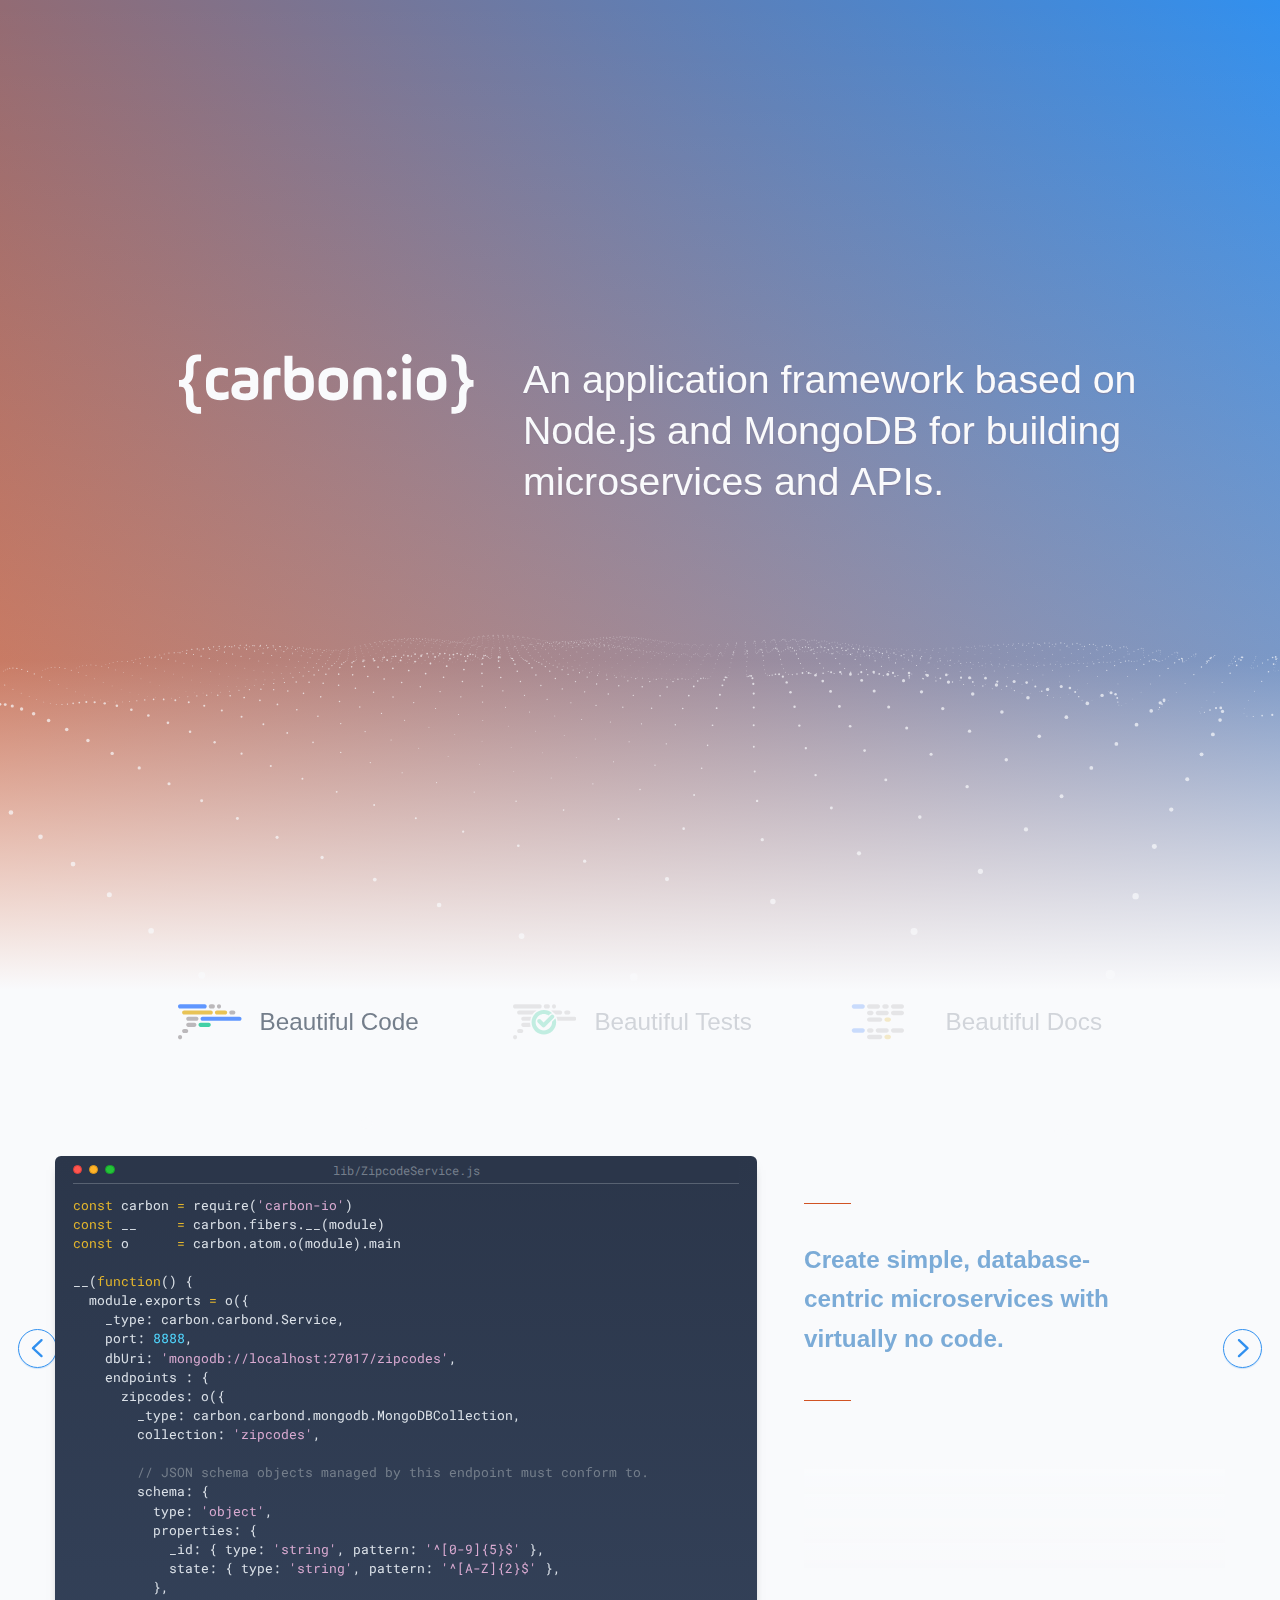
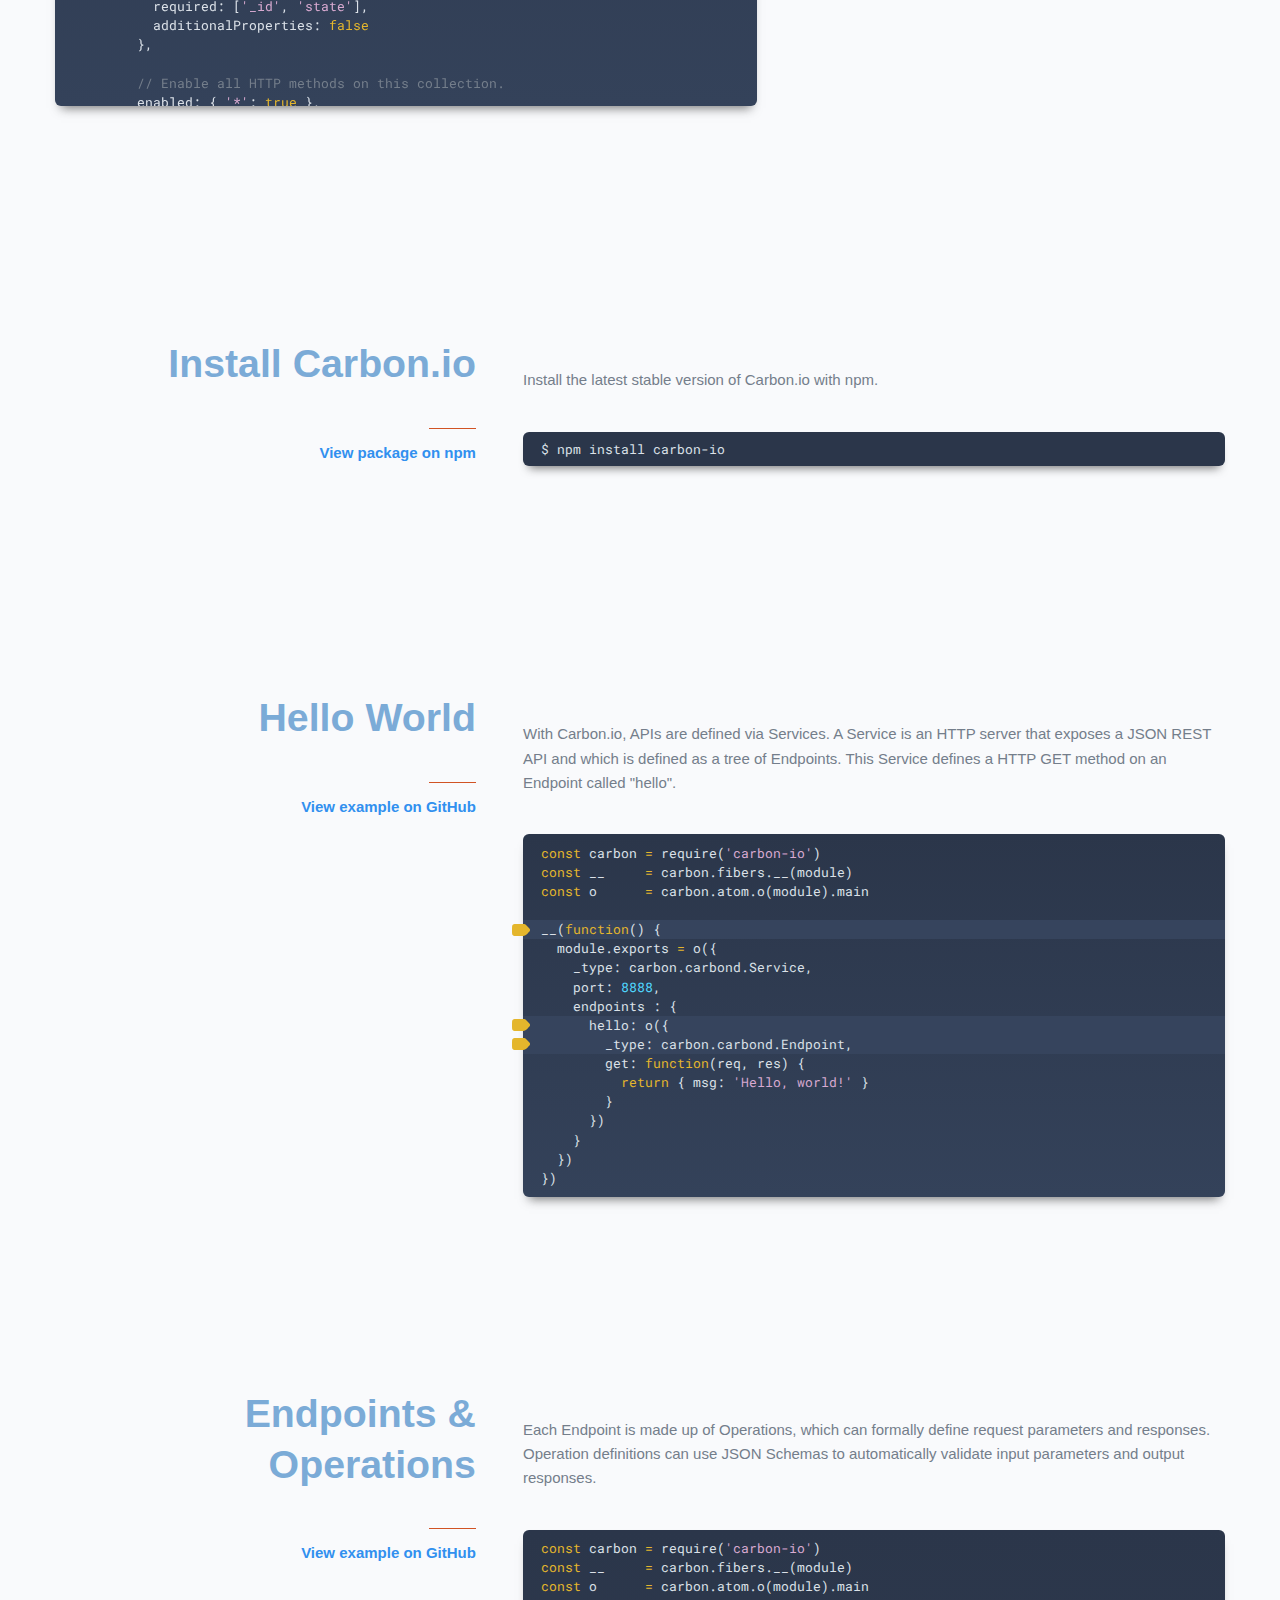
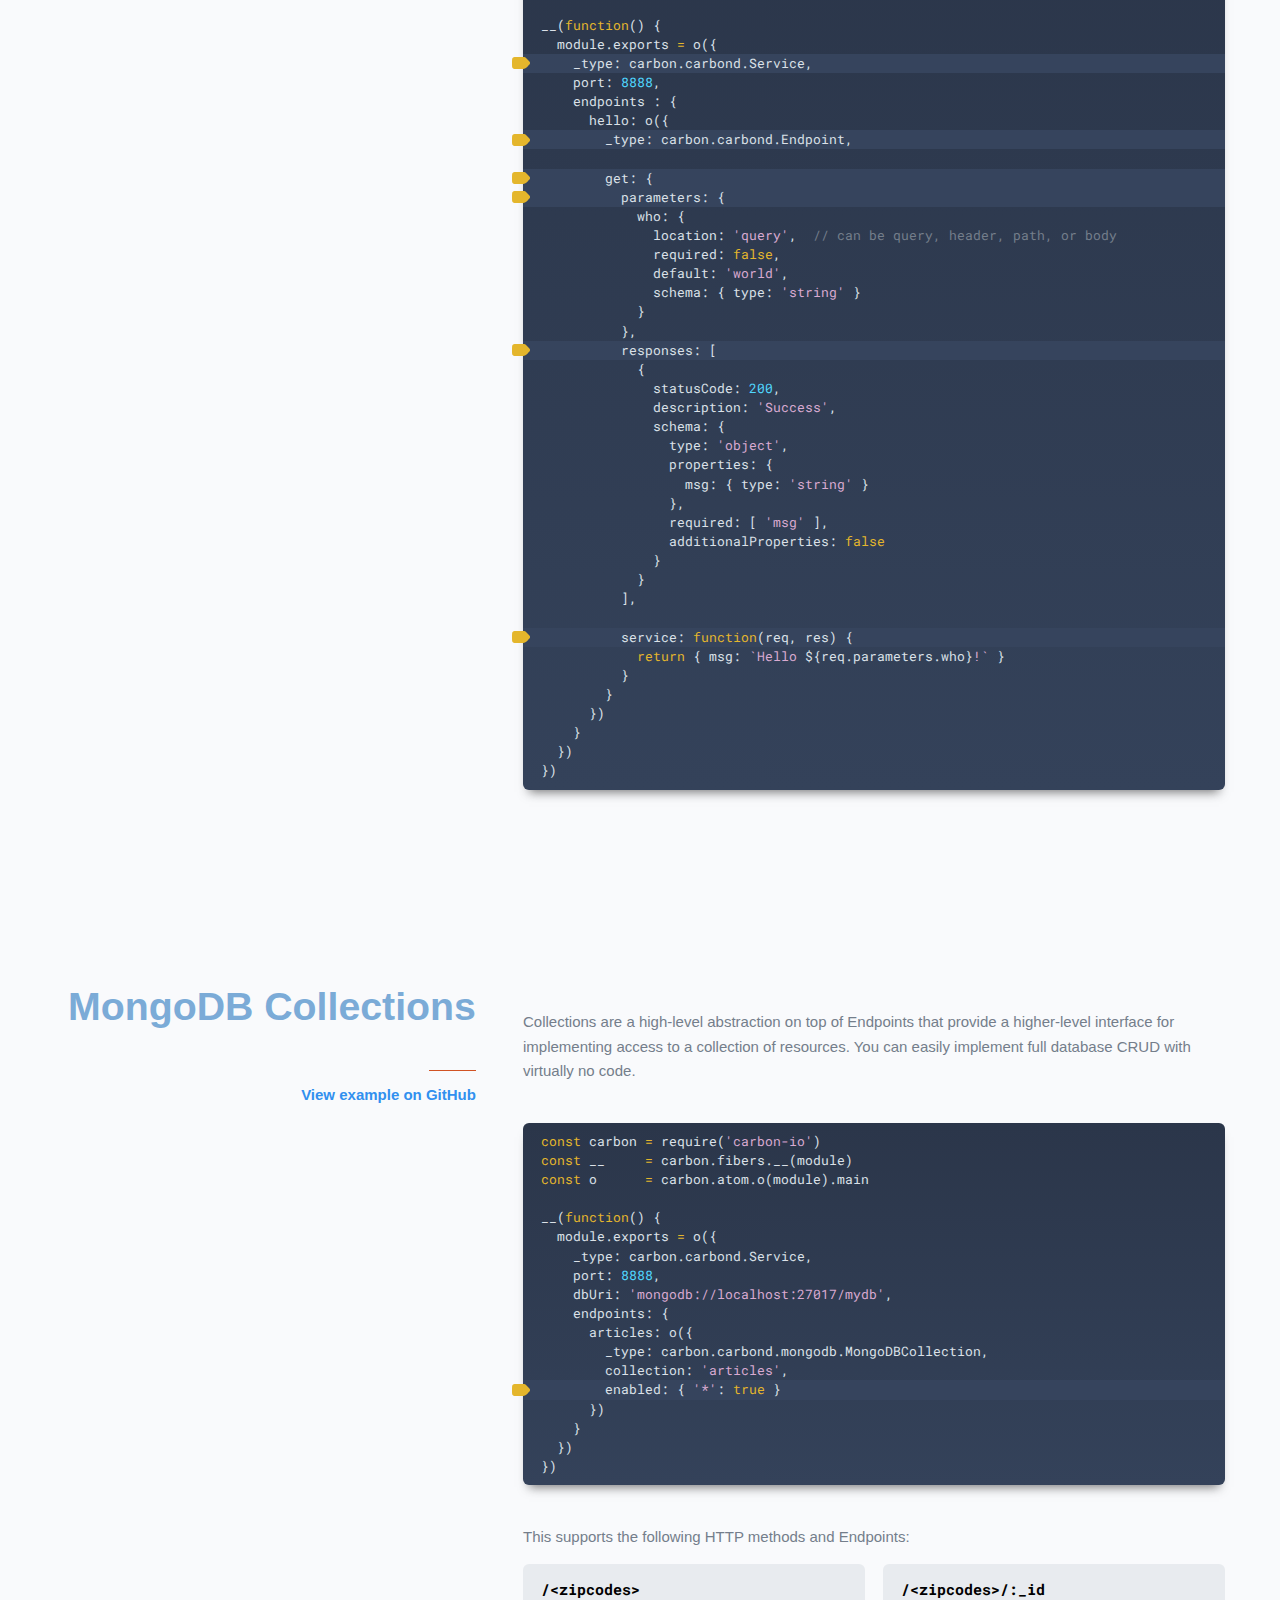
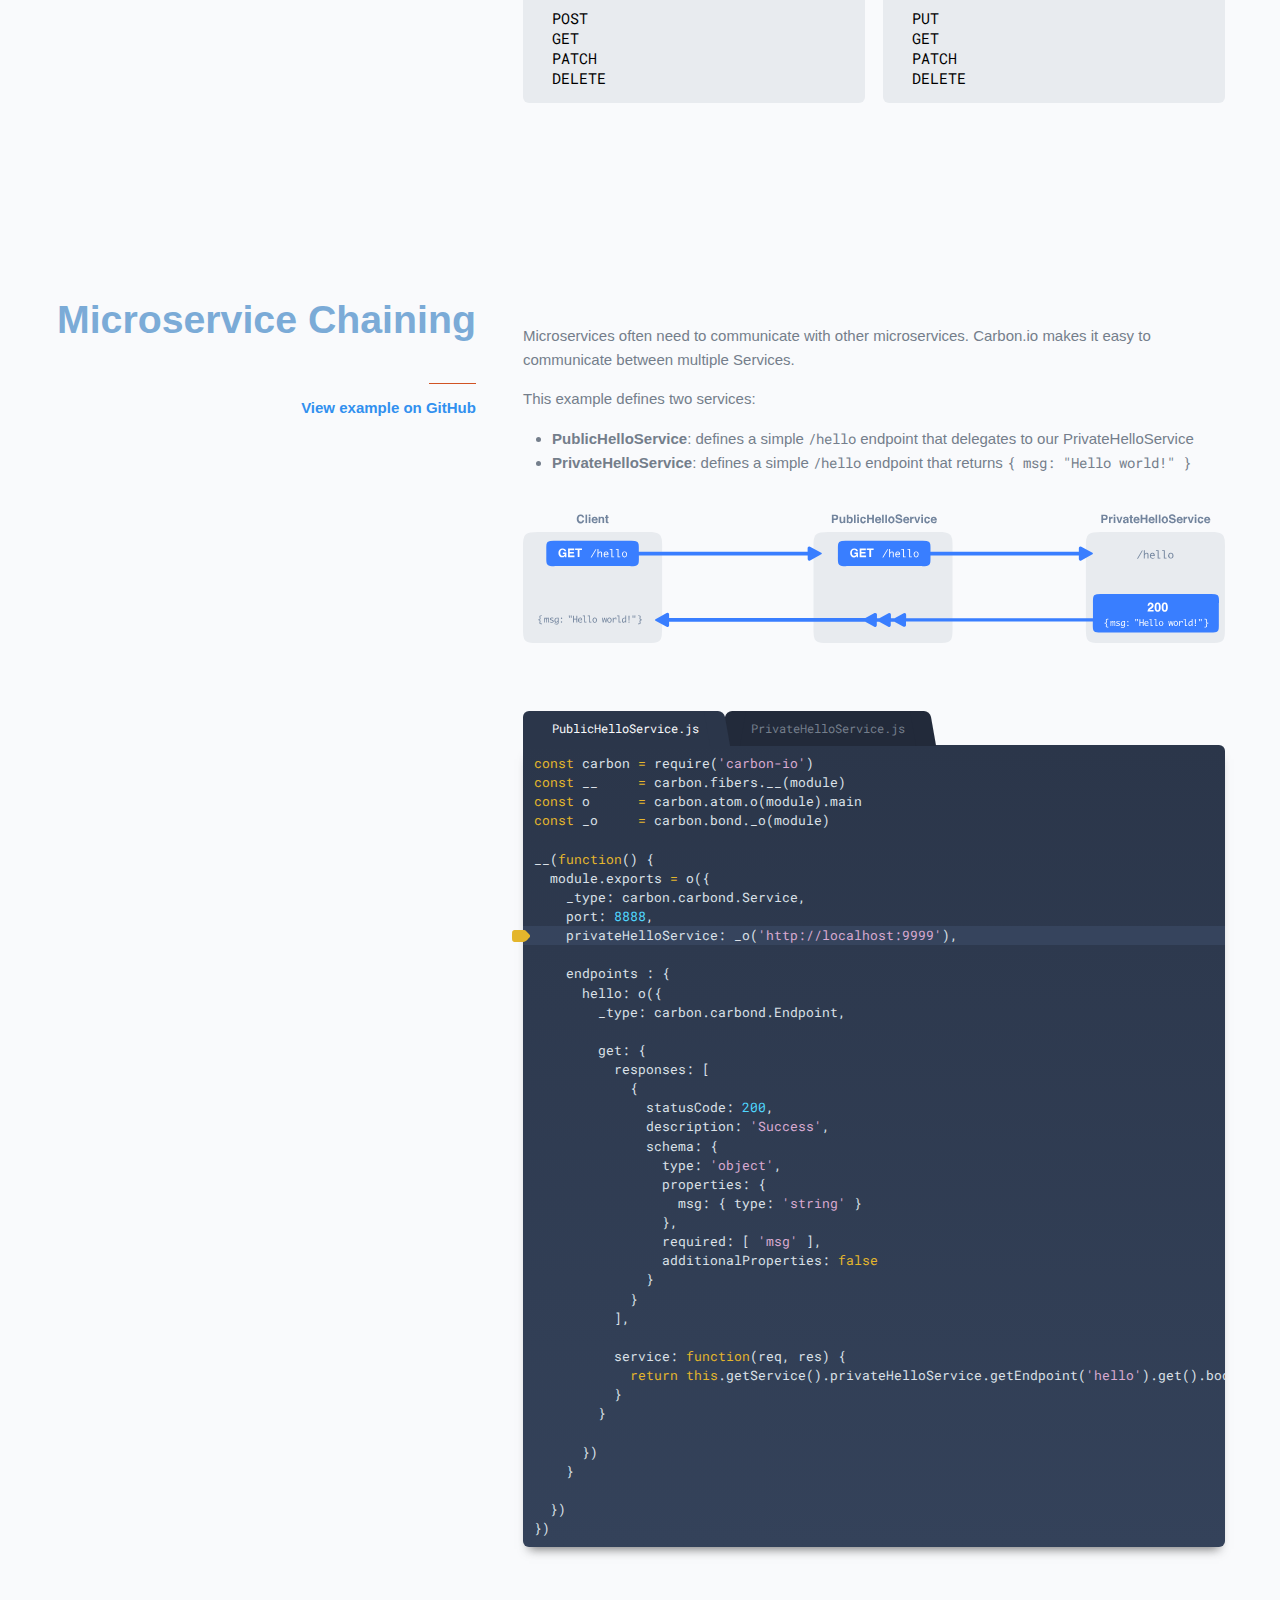
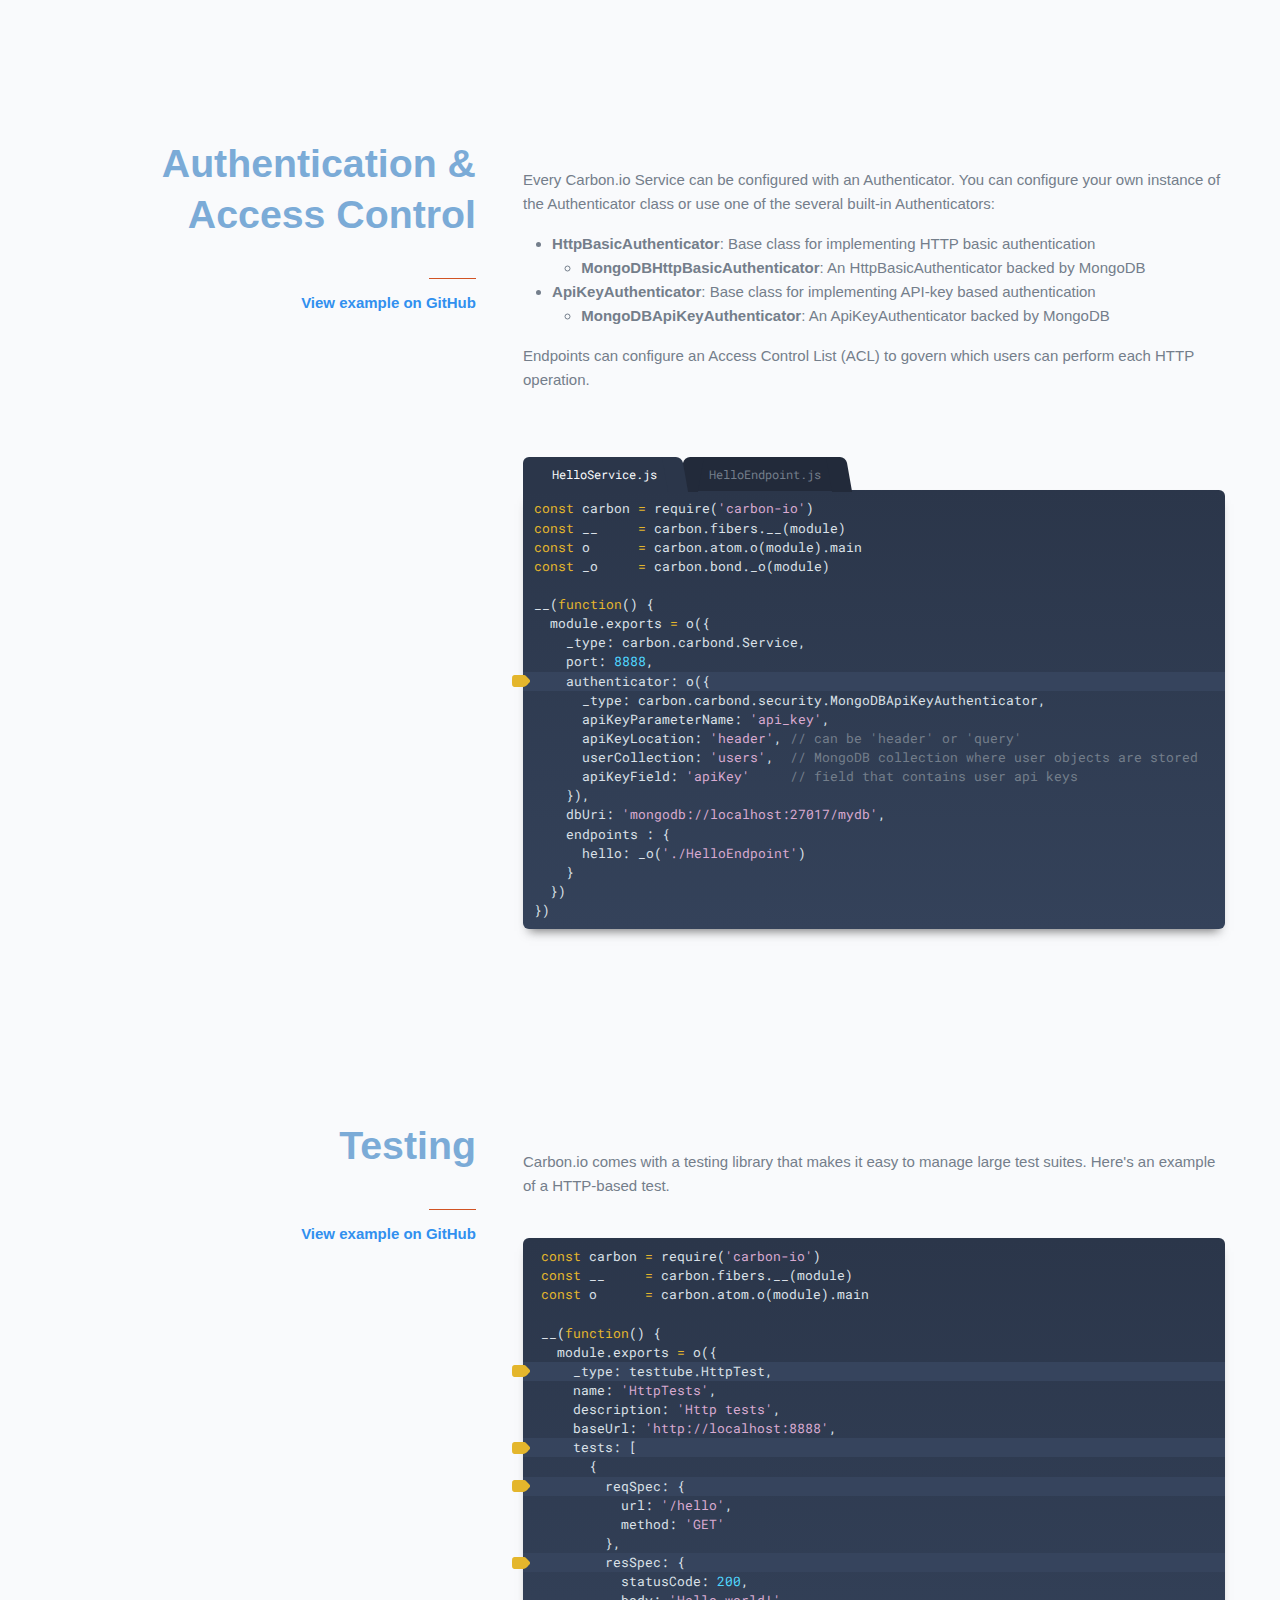
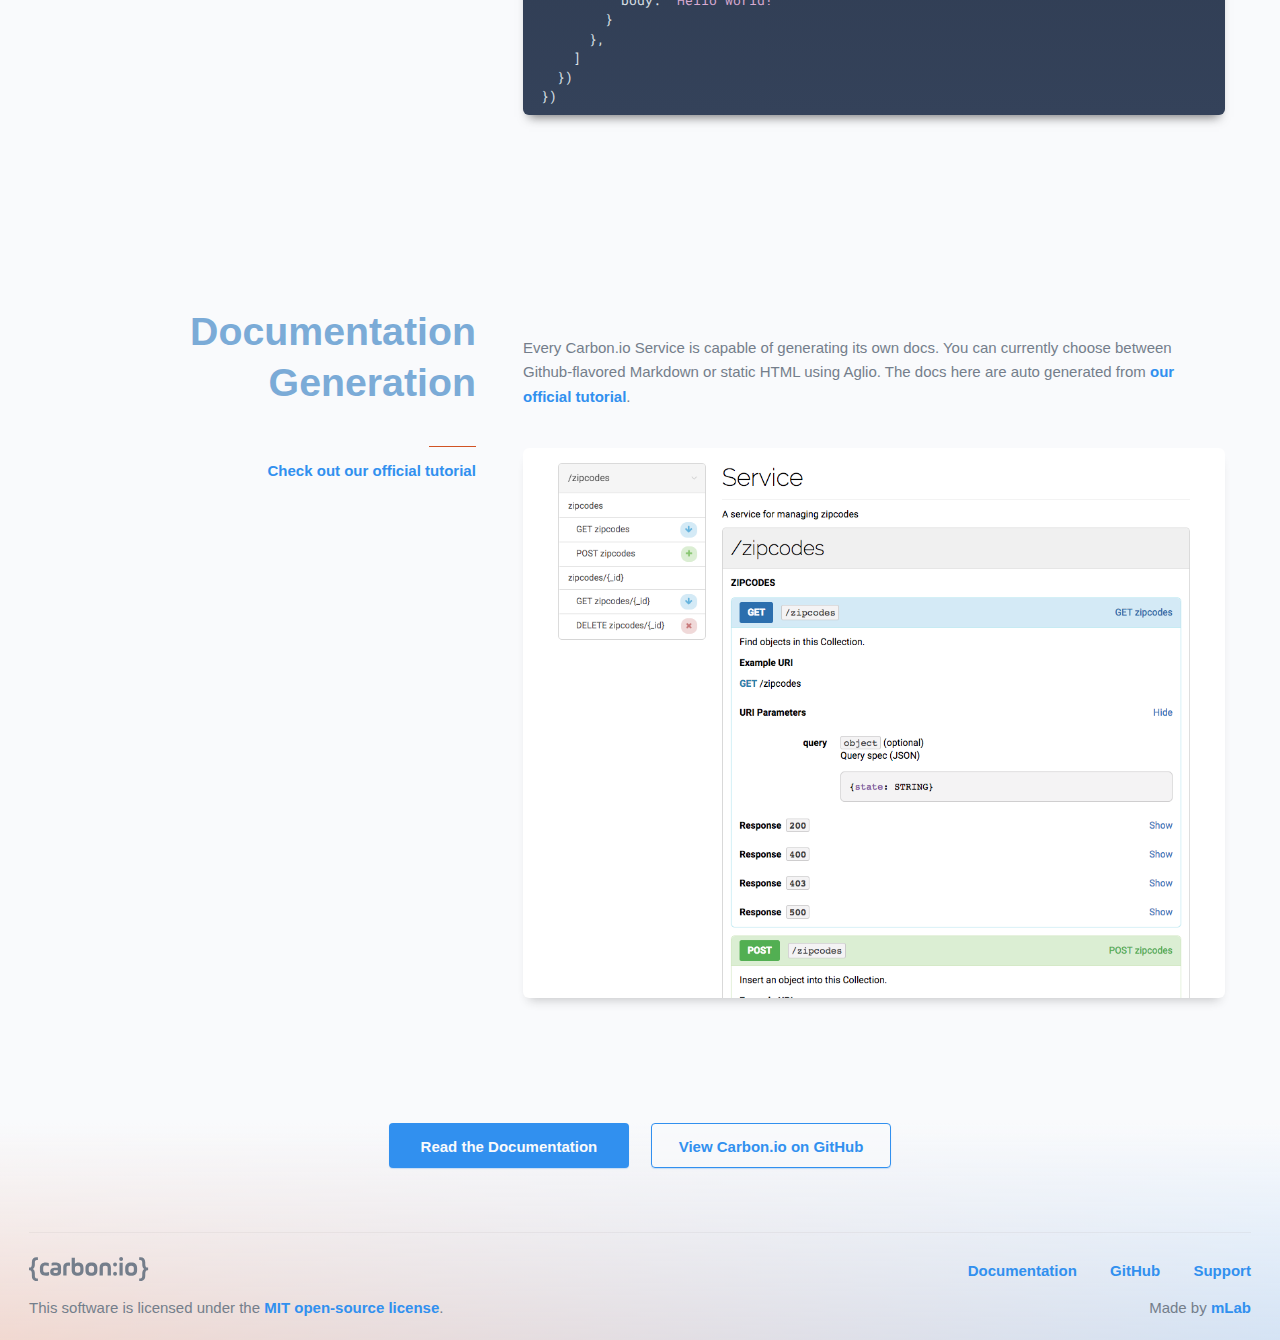
==== commit 40bffe48: "fix carousel issue" ====
--- a/docs/index.html
+++ b/docs/index.html
@@ -54,7 +54,7 @@
 <body ontouchstart="">
   <section class="splash" id="splash">
     <div class="splash--particles" id="particles"></div>
-    
+
     
 <nav js-navigation class="navigation">
   <a href="/" title="Carbon.io home">
@@ -403,7 +403,6 @@
 const __     = carbon.fibers.__(module)
 const _o     = carbon.bond._o(module)
 const o      = carbon.atom.o(module).main
-const assert = require('assert')
 
 __(function() {
   module.exports = o({
@@ -463,7 +462,7 @@
             </div>
           </div>
         </div>
-        
+
         <div class="carousel--column m-small">
           <h2 class="carousel--header">
             <div class="carousel--header-keyline"></div>
@@ -540,7 +539,7 @@
     port: 8888,
     endpoints : {
 <mark js-highlighted-code="hello-2">      hello: <mark js-inline-highlight="hello-2">o</mark>({</mark>
-        _type: carbon.carbond.Endpoint,
+  <mark js-highlighted-code="hello-3">      <mark js-inline-highlight="hello-3">_type:</mark> carbon.carbond.Endpoint,</mark>
         <mark class="no-highlight">get</mark>: function(req, res) {
           return { msg: 'Hello, world!' }
         }
@@ -560,30 +559,30 @@
 
     <div class="example--right">
       <p class="example--body">Each Endpoint is made up of Operations, which can formally define request parameters and responses. Operation definitions can use JSON Schemas to automatically validate input parameters and output responses.</p>
-      
-      <pre class="language-js example--code">
+
+      <pre class="language-js example--code" js-highlight-id="endpoints-operations">
         <code>const carbon = require('carbon-io')
 const __     = carbon.fibers.__(module)
 const o      = carbon.atom.o(module).main
 
 __(function() {
   module.exports = o({
-    _type: carbon.carbond.Service,
+<mark js-highlighted-code="endpoints-operations-1">    _type: carbon.carbond.<mark js-inline-highlight="endpoints-operations-1">Service</mark>,</mark>
     port: 8888,
     endpoints : {
       hello: o({
-        _type: carbon.carbond.Endpoint,
-
-        <mark class="no-highlight">get</mark>: {
-          parameters: { 
+<mark js-highlighted-code="endpoints-operations-2">        _type: carbon.carbond.<mark js-inline-highlight="endpoints-operations-2">Endpoint</mark>,</mark>
+
+<mark js-highlighted-code="endpoints-operations-3">        <mark class="no-highlight" js-inline-highlight="endpoints-operations-3">get</mark>: {</mark>
+  <mark js-highlighted-code="endpoints-operations-4">        <mark js-inline-highlight="endpoints-operations-4">parameters</mark>: {</mark>
             who: {
-              location: 'query',  // Parameters can be query, header, path, or body
+              location: 'query',  // can be query, header, path, or body
               required: false,
               <mark class="no-highlight">default</mark>: 'world',
-              schema: { type: 'string' } 
-            }           
+              schema: { type: 'string' }
+            }
           },
-          responses: [
+<mark js-highlighted-code="endpoints-operations-5">          <mark js-inline-highlight="endpoints-operations-5">responses</mark>: [</mark>
             {
               statusCode: 200,
               description: 'Success',
@@ -597,8 +596,8 @@
               }
             }
           ],
-          
-          service: function(req, res) {
+
+<mark js-highlighted-code="endpoints-operations-6">          <mark js-inline-highlight="endpoints-operations-6">service</mark>: function(req, res) {</mark>
             return { msg: `Hello ${req.parameters.who}!` }
           }
         }
@@ -619,7 +618,7 @@
     <div class="example--right">
       <p class="example--body">Collections are a high-level abstraction on top of Endpoints that provide a higher-level interface for implementing access to a collection of resources. You can easily implement full database CRUD with virtually no code.</p>
 
-      <pre class="language-js example--code">
+      <pre class="language-js example--code" js-highlight-id="mongodb-collections">
         <code>const carbon = require('carbon-io')
 const __     = carbon.fibers.__(module)
 const o      = carbon.atom.o(module).main
@@ -633,7 +632,7 @@
       articles: o({
         _type: carbon.carbond.mongodb.MongoDBCollection,
         collection: 'articles',
-        enabled: { '*': true }
+<mark js-highlighted-code="mongodb-collections-1">        <mark js-inline-highlight="mongodb-collections-1">enabled</mark>: { '*': true }</mark>
       })
     }
   })
@@ -658,7 +657,7 @@
             <div class="example--triple-detail-list-item"><code>PATCH</code></div>
             <div class="example--triple-detail-list-item"><code>DELETE</code></div>
         </div>
-        
+
       </p>
     </div>
   </section>
@@ -1203,7 +1202,7 @@
         <div js-code-toggle="hello-service" class="example--toggle s-active">HelloService.js</div>
         <div js-code-toggle="hello-endpoint" class="example--toggle">HelloEndpoint.js</div>
       </div>
-      
+
       <pre js-code-block="hello-service" class="language-js example--code s-visible s-in" js-highlight-id="hello-service">
         <code>const carbon = require('carbon-io')
 const __     = carbon.fibers.__(module)
@@ -1214,7 +1213,7 @@
   module.exports = o({
     _type: carbon.carbond.Service,
     port: 8888,
-    authenticator: o({
+<mark js-highlighted-code="hello-service-1">    <mark js-inline-highlight="hello-service-1">authenticator</mark>: o({</mark>
       _type: carbon.carbond.security.MongoDBApiKeyAuthenticator,
       apiKeyParameterName: 'api_key',
       apiKeyLocation: 'header', // can be 'header' or 'query'
@@ -1223,7 +1222,7 @@
     }),
     dbUri: 'mongodb://localhost:27017/mydb',
     endpoints : {
-<mark js-highlighted-code="hello-service-1">      hello: <mark js-inline-highlight="hello-service-1">_o</mark>('./HelloEndpoint')</mark>
+      hello: _o('./HelloEndpoint')
     }
   })
 })</code>
@@ -1277,25 +1276,25 @@
 
     <div class="example--right">
       <p class="example--body">Carbon.io comes with a testing library that makes it easy to manage large test suites. Here's an example of a HTTP-based test.</p>
-      
-      <pre class="language-js example--code">
+
+      <pre class="language-js example--code" js-highlight-id="testing">
         <code>const carbon = require('carbon-io')
 const __     = carbon.fibers.__(module)
 const o      = carbon.atom.o(module).main
 
 __(function() {
   module.exports = o({
-    _type: testtube.HttpTest,
+<mark js-highlighted-code="testing-1">    _type: testtube.<mark js-inline-highlight="testing-1">HttpTest</mark>,</mark>
     name: 'HttpTests',
     description: 'Http tests',
     baseUrl: 'http://localhost:8888',
-    tests: [
+<mark js-highlighted-code="testing-2">    <mark js-inline-highlight="testing-2">tests</mark>: [</mark>
       {
-        reqSpec: {
+<mark js-highlighted-code="testing-3">        <mark js-inline-highlight="testing-3">reqSpec</mark>: {</mark>
           url: '/hello',
           method: 'GET'
         },
-        resSpec: {
+<mark js-highlighted-code="testing-4">        <mark js-inline-highlight="testing-4">resSpec</mark>: {</mark>
           statusCode: 200,
           body: 'Hello world!'
         }
@@ -1314,8 +1313,8 @@
     </div>
 
     <div class="example--right">
-      <p class="example--body">Every Carbon.io Service is capable of generating its own docs. You can currently choose between Github-flavored Markdown or static HTML using Aglio. The docs here are auto generated from <a href="https://github.com/carbon-io-guides/example__contact-service" target="_blank" title="Carbon.io tutorial">our official tutorial</a>.</p>
-      
+      <p class="example--body">Every Carbon.io Service is capable of generating its own docs. You can currently choose between Github-flavored Markdown or static HTML using Aglio. The docs here are auto generated from <a href="https://github.com/carbon-io-examples/contacts-service-simple" target="_blank" title="Carbon.io tutorial">our official tutorial</a>.</p>
+
       <div class="example--docs-image"></div>
     </div>
   </section>
--- a/docs/css/main.css
+++ b/docs/css/main.css
@@ -1 +1 @@
-*,*:before,*:after{box-sizing:inherit;-webkit-tap-highlight-color:transparent;-webkit-tap-highlight-color:transparent}html{box-sizing:border-box;font-size:15px;overflow-x:hidden}body{margin:0;font-family:Helvetica,Arial,Ubuntu,sans-serif;background-color:#F9FAFC;overflow-x:hidden}@media screen and (min-width:319px) and (max-width:480px),screen and (min-device-height:319px) and (max-device-height:480px){body{cursor:pointer}}pre,code{font-family:"Roboto Mono","Andale Mono","Ubuntu Mono",monospace,monospace;z-index:1;position:relative}@media screen and (orientation:landscape) and (min-device-width:319px) and (max-device-width:480px){pre,code{font-size:12px}}mark{background-color:transparent;color:inherit}mark.no-select{-webkit-user-select:none;-moz-user-select:none;-ms-user-select:none;user-select:none}a{color:#3190EF;font-weight:bold;text-decoration:none}a:hover{text-decoration:underline}h1{font-weight:bold;font-size:39.27px;line-height:1.3em;color:#7BABD7;margin-bottom:0;padding-bottom:39.27px}h2{font-size:24.27px;line-height:39.26886px}p{color:#747E8B;font-size:15px;line-height:1.618em}p code{font-size:0.9em}@media screen and (min-width:319px) and (max-width:480px),screen and (min-device-height:319px) and (max-device-height:480px){p{font-size:18px}}@media screen and (orientation:landscape) and (min-device-width:319px) and (max-device-width:480px){p{font-size:12px}}ul{color:#747E8B;font-size:15px;line-height:1.618em;padding-left:29.124px}ul code{font-size:0.9em}@media screen and (min-width:319px) and (max-width:480px),screen and (min-device-height:319px) and (max-device-height:480px){ul{font-size:18px}}@media screen and (orientation:landscape) and (min-device-width:319px) and (max-device-width:480px){ul{font-size:12px}}@media screen and (min-width:319px) and (max-width:480px),screen and (min-device-height:319px) and (max-device-height:480px){li{margin-top:15px}li+li{margin-top:0}}pre{display:-webkit-box;display:-ms-flexbox;display:flex;font-size:12.75px;padding:9.27px 18px;overflow:auto;-webkit-overflow-scrolling:touch;margin:0;border-radius:6px}@media screen and (min-width:319px) and (max-width:480px),screen and (min-device-height:319px) and (max-device-height:480px){pre{margin-left:-18px;margin-right:-18px}}@media screen and (min-width:319px) and (max-width:480px),screen and (min-device-height:319px) and (max-device-height:480px){pre{display:block;font-size:13.5px}}[class*="language-"]{color:#DBE1E8;background:none;font-family:"Roboto Mono","Andale Mono","Ubuntu Mono",monospace,monospace;text-align:left;white-space:pre;word-spacing:normal;word-break:normal;word-wrap:normal;line-height:1.5;-moz-tab-size:4;-o-tab-size:4;tab-size:4;-webkit-hyphens:none;-moz-hyphens:none;-ms-hyphens:none;hyphens:none}[class*="language-"]::-moz-selection,[class*="language-"]::-moz-selection{background:#b3d4fc}[class*="language-"]::selection,[class*="language-"]::selection{background:#b3d4fc}:not(pre)>code[class*="language-"],pre[class*="language-"]{box-shadow:0 0 50px rgba(35,35,35,0.618);box-shadow:0 8px 10px -6px rgba(35,35,35,0.618);background-color:#2b364a;background-image:linear-gradient(#2b364a,#34425a)}:not(pre)>code[class*="language-"]{padding:.1em;border-radius:.3em;white-space:normal}.keyline{width:47.124px;height:1px;background-color:#D15324;display:inline-block;display:block;margin:auto;margin-top:39.27px}mark.no-highlight{background-color:transparent;color:#DBE1E8}.splash--content-section,.splash--cta,.carousel--group,.example{width:100%;max-width:100vw}@media screen and (min-width:319px) and (max-width:480px),screen and (min-device-height:319px) and (max-device-height:480px){.splash--content-section,.splash--cta,.carousel--group,.example{padding-left:29.124px;padding-right:29.124px}}@media screen and (orientation:landscape) and (min-device-width:319px) and (max-device-width:480px){.splash--content-section,.splash--cta,.carousel--group,.example{padding-left:29.124px;padding-right:29.124px}}@media screen and (min-width:768px) and (max-width:991px) and (min-device-height:481px){.splash--content-section,.splash--cta,.carousel--group,.example{padding-left:calc((100% - 768px) / 2);padding-right:calc((100% - 768px) / 2)}}@media screen and (min-width:992px) and (max-width:1169px){.splash--content-section,.splash--cta,.carousel--group,.example{padding-left:calc((100% - 992px) / 2);padding-right:calc((100% - 992px) / 2)}}@media screen and (min-width:1170px){.splash--content-section,.splash--cta,.carousel--group,.example{padding-left:calc((100% - 1170px) / 2);padding-right:calc((100% - 1170px) / 2)}}.navigation{transition:opacity 0.5s ease-out;opacity:0;display:-webkit-box;display:-ms-flexbox;display:flex;-webkit-box-align:center;-ms-flex-align:center;align-items:center;-webkit-box-pack:justify;-ms-flex-pack:justify;justify-content:space-between;height:97.518px;padding-left:29.124px;padding-right:29.124px}.navigation.s-visible{opacity:1}@media screen and (min-width:319px) and (max-width:480px),screen and (min-device-height:319px) and (max-device-height:480px){.navigation{opacity:1;padding-left:18px;padding-right:18px}}.navigation--logo{height:39.27px}@media screen and (min-width:319px) and (max-width:480px),screen and (min-device-height:319px) and (max-device-height:480px){.navigation--logo{display:none}}@media screen and (min-width:319px) and (max-width:480px),screen and (min-device-height:319px) and (max-device-height:480px){.navigation--links{display:none}}.navigation--link{color:#F9FAFC;font-weight:bold;text-decoration:none}.navigation--link+.navigation--link{margin-left:29.124px}.navigation--mobile{position:fixed;top:1rem;right:1rem;height:50.44886px;width:50.44886px;z-index:10;display:none}@media screen and (min-width:319px) and (max-width:480px),screen and (min-device-height:319px) and (max-device-height:480px){.navigation--mobile{display:block}}.navigation--mobile-toggle{box-shadow:0 0 50px rgba(35,35,35,0.236076);box-shadow:0 8px 10px -6px rgba(35,35,35,0.236076);transition:background-color 0.1s ease-out,-webkit-transform 0.1s ease-out;transition:transform 0.1s ease-out,background-color 0.1s ease-out;transition:transform 0.1s ease-out,background-color 0.1s ease-out,-webkit-transform 0.1s ease-out;display:none;height:50.44886px;width:50.44886px;position:relative;border-radius:100%;cursor:pointer;background-color:white;border:1px solid rgba(172,168,171,0.1)}@media screen and (min-width:319px) and (max-width:480px),screen and (min-device-height:319px) and (max-device-height:480px){.navigation--mobile-toggle{display:inline-block}}.navigation--mobile-toggle:active{background-color:#DBE1E8;-webkit-transform:scale(0.9);transform:scale(0.9)}.navigation--mobile-toggle.s-active{background-color:#F9FAFC}.navigation--mobile-toggle-line{transition:all 0.15s ease-out;height:3px;width:24.27px;background-color:#ACA8AB;position:absolute;top:0;bottom:0;left:0;right:0;margin:auto;border-radius:50px}.s-active>.navigation--mobile-toggle-line{opacity:0;-webkit-transform:scaleX(0);transform:scaleX(0);background-color:#fcb6c4}.navigation--mobile-toggle-line:first-of-type{-webkit-transform:translate3d(0,-8.135px,0);transform:translate3d(0,-8.135px,0)}.s-active>.navigation--mobile-toggle-line:first-of-type{opacity:1;-webkit-transform:translate3d(0,0,0) rotate(45deg);transform:translate3d(0,0,0) rotate(45deg)}.navigation--mobile-toggle-line:last-of-type{-webkit-transform:translate3d(0,8.135px,0);transform:translate3d(0,8.135px,0)}.s-active>.navigation--mobile-toggle-line:last-of-type{opacity:1;-webkit-transform:translate3d(0,0,0) rotate(-45deg);transform:translate3d(0,0,0) rotate(-45deg)}.navigation--mobile-links{box-shadow:0 0 50px rgba(35,35,35,0.236076);box-shadow:0 8px 10px -6px rgba(35,35,35,0.236076);transition:opacity 0.1s ease-out,-webkit-transform 0.1s ease-out;transition:opacity 0.1s ease-out,transform 0.1s ease-out;transition:opacity 0.1s ease-out,transform 0.1s ease-out,-webkit-transform 0.1s ease-out;opacity:0;pointer-events:none;position:absolute;top:calc(50.44886px + 0.5rem);right:0;-webkit-transform:translate3d(0,-9.27px,0) scale(0.8);transform:translate3d(0,-9.27px,0) scale(0.8);-webkit-transform-origin:top right;transform-origin:top right;border-radius:6px;width:220px;overflow:hidden;border:1px solid rgba(172,168,171,0.1)}@media screen and (min-width:319px) and (max-width:480px),screen and (min-device-height:319px) and (max-device-height:480px){.navigation--mobile-links.s-active{opacity:1;pointer-events:initial;-webkit-transform:translate3d(0,0,0) scale(1);transform:translate3d(0,0,0) scale(1)}}.navigation--mobile-link{display:block;padding-top:15px;padding-bottom:15px;padding-left:18px;padding-right:18px;background-color:white}.navigation--mobile-link:hover,.navigation--mobile-link:active{text-decoration:none}.navigation--mobile-link:active{background-color:#eff2f7}.navigation--mobile-link+.navigation--mobile-link{border-top:1px solid rgba(172,168,171,0.1)}.footer{padding-left:29.124px;padding-right:29.124px;background-color:#F9FAFC;background-image:linear-gradient(#F9FAFC,rgba(249,250,252,0.8)),linear-gradient(-130deg,#3190EF,#D15324)}.footer--content{padding-top:24.27px;padding-bottom:24.27px;border-top:1px solid rgba(172,168,171,0.15)}.footer--top-row,.footer--bottom-row{display:-webkit-box;display:-ms-flexbox;display:flex;-webkit-box-align:center;-ms-flex-align:center;align-items:center;-webkit-box-pack:justify;-ms-flex-pack:justify;justify-content:space-between;width:100%;color:#747E8B}@media screen and (min-width:319px) and (max-width:480px),screen and (min-device-height:319px) and (max-device-height:480px){.footer--top-row,.footer--bottom-row{-webkit-box-orient:vertical;-webkit-box-direction:normal;-ms-flex-direction:column;flex-direction:column}}.footer--bottom-row{margin-top:15px}@media screen and (min-width:319px) and (max-width:480px),screen and (min-device-height:319px) and (max-device-height:480px){.footer--bottom-row{-webkit-box-align:start;-ms-flex-align:start;align-items:flex-start}}@media screen and (min-width:319px) and (max-width:480px),screen and (min-device-height:319px) and (max-device-height:480px){.footer--license{margin-top:15px}}.footer--logo{height:24.27px}@media screen and (min-width:319px) and (max-width:480px),screen and (min-device-height:319px) and (max-device-height:480px){.footer--links{display:none}}.footer--link+.footer--link{margin-left:29.124px}.footer--cta{text-align:center;margin-top:63.54px;margin-bottom:63.54px}.footer--cta-primary{box-shadow:0 1px 1px rgba(49,144,239,0.236076);transition:box-shadow 0.15s ease-out,background-color 0.1s ease-out,background-position 0.1s ease-out;height:45px;padding:15px 18px;display:inline-block;color:#F9FAFC;line-height:15px;font-size:15px;font-weight:bold;border-width:1px;border-style:solid;border-radius:4px;text-decoration:none;-webkit-user-select:none;-moz-user-select:none;-ms-user-select:none;user-select:none;background-color:#3190EF;border-color:transparent;width:240px}.footer--cta-primary:hover{box-shadow:0 2px 5px rgba(49,144,239,0.382)}.footer--cta-primary:hover:active{box-shadow:0 1px 2px rgba(49,144,239,0.618)}.footer--cta-primary:hover{text-decoration:none;background-color:#499df1}.footer--cta-primary:active{background-color:#2388ee}@media screen and (min-width:319px) and (max-width:480px),screen and (min-device-height:319px) and (max-device-height:480px){.footer--cta-primary{width:100%}}@media screen and (orientation:landscape) and (min-device-width:319px) and (max-device-width:480px){.footer--cta-primary{max-width:300px}}.footer--cta-secondary{box-shadow:0 1px 1px rgba(49,144,239,0.236076);transition:box-shadow 0.15s ease-out,background-color 0.1s ease-out,background-position 0.1s ease-out;height:45px;padding:15px 18px;display:inline-block;color:#3190EF;line-height:15px;font-size:15px;font-weight:bold;border-width:1px;border-style:solid;border-radius:4px;text-decoration:none;-webkit-user-select:none;-moz-user-select:none;-ms-user-select:none;user-select:none;background-color:rgba(249,250,252,0.618);border-color:#3190EF;position:relative;width:240px;margin-left:18px}.footer--cta-secondary:hover{box-shadow:0 2px 5px rgba(49,144,239,0.382)}.footer--cta-secondary:hover:active{box-shadow:0 1px 2px rgba(49,144,239,0.618)}.footer--cta-secondary:after{content:"";transition:opacity 0.1s ease-out;position:absolute;top:0;bottom:0;left:0;right:0;opacity:0;background-image:linear-gradient(145deg,rgba(249,250,252,0.1),transparent)}.footer--cta-secondary:hover{text-decoration:none;background-color:#fff;background-position:center}.footer--cta-secondary:hover:after{opacity:1}.footer--cta-secondary:active{background-color:#eff2f7}@media screen and (min-width:319px) and (max-width:480px),screen and (min-device-height:319px) and (max-device-height:480px){.footer--cta-secondary{margin-left:0;margin-top:15px;width:100%}}@media screen and (orientation:landscape) and (min-device-width:319px) and (max-device-width:480px){.footer--cta-secondary{max-width:250px}}.footer--heart{height:15px;position:relative;top:2px}.token.comment,.token.prolog,.token.doctype,.token.cdata{color:#747E8B}.token.punctuation{color:#DBE1E8}.token.property,.token.tag,.token.boolean,.token.constant,.token.symbol,.token.deleted{color:#E4B62C}.token.number{color:#50d7ff}.token.selector,.token.attr-name,.token.char,.token.builtin,.token.inserted{color:#690}.token.operator,.token.entity,.token.url,.language-css .token.string,.style .token.string{color:#E4B62C}.token.atrule,.token.attr-value{color:#50d7ff}.token.keyword{color:#E4B62C}.token.string{color:#D9AAD1}.token.function{color:#DBE1E8}.token.regex,.token.important,.token.variable{color:#DC0A34}.token.important,.token.bold{font-weight:bold}.token.italic{font-style:italic}.token.entity{cursor:help}.namespace{opacity:.7}.line-highlight{transition:all 0.1s ease-in-out;position:absolute;left:0;right:0;margin-top:9.27px;background-color:#36445d;line-height:inherit;white-space:pre;cursor:pointer;box-shadow:0 0 0 transparent}.line-highlight.s-hover .highlight-arrow-wrapper{-webkit-transform:translate3d(-3.708px,0,0);transform:translate3d(-3.708px,0,0)}.line-highlight.s-active .highlight-arrow-wrapper{-webkit-transform:translate3d(-18px,0,0);transform:translate3d(-18px,0,0)}.line-highlight.s-active .highlight-arrow{fill:#47597a}.line-highlight.s-hover,.line-highlight.s-active{background-color:#47597a;box-shadow:0 0 10px rgba(0,0,0,0.2)}.highlight-arrow-wrapper{transition:all 0.1s ease-in-out;height:12px;position:absolute;top:0;bottom:0;margin:auto;left:-11.124px}@media screen and (min-width:319px) and (max-width:480px),screen and (min-device-height:319px) and (max-device-height:480px){.highlight-arrow-wrapper{display:none}}.highlight-arrow{transition:fill 0.1s ease-in-out;fill:#E4B62C}pre[js-highlight-id]{overflow:initial;position:relative;z-index:2}[js-inline-highlight]{transition:all 0.1s ease-in-out;background-color:transparent;color:#DBE1E8;display:inline-block;cursor:pointer;height:19px;margin-top:-1px;margin-bottom:-5px}[js-inline-highlight].s-hover,[js-inline-highlight].s-active{color:#F9FAFC;background-color:rgba(255,255,255,0.2)}[js-highlighted-code]{display:inline-block;width:100%;cursor:pointer}.highlight-tooltip{transition:all 0.1s ease-in-out;font-family:Helvetica,Arial,Ubuntu,sans-serif;position:absolute;top:0;right:calc(100% + 47.124px);background-color:#47597a;opacity:0;box-shadow:0 0 0 transparent;-webkit-transform:translate3d(29.124px,0,0);transform:translate3d(29.124px,0,0);padding:15px 18px;border-radius:4px;width:300px;cursor:default;pointer-events:none}@media screen and (min-width:319px) and (max-width:480px),screen and (min-device-height:319px) and (max-device-height:480px){.highlight-tooltip{position:absolute;top:auto;top:calc(100% + 15px);left:0;right:0;margin:auto;z-index:5;-webkit-transform:translate3d(0,-24.27px,0);transform:translate3d(0,-24.27px,0);box-shadow:0 2px 3px -2px rgba(0,0,0,0.5),0 0 0 100vh rgba(255,255,255,0)}}.highlight-tooltip.s-active{box-shadow:0 1px 1px rgba(35,35,35,0.382);opacity:1;-webkit-transform:translate3d(0,0,0);transform:translate3d(0,0,0);pointer-events:auto}@media screen and (min-width:319px) and (max-width:480px),screen and (min-device-height:319px) and (max-device-height:480px){.highlight-tooltip.s-active{box-shadow:0 2px 3px -2px rgba(0,0,0,0.5),0 0 0 100vh rgba(0,0,0,0.8)}}.highlight-tooltip label{font-size:15px;font-weight:bold;color:#F9FAFC;display:block;padding-bottom:9.27px;border-bottom:1px solid #E8EBEF}.highlight-tooltip p{white-space:normal;color:#E8EBEF}.highlight-tooltip p:last-of-type{margin-bottom:0}.highlight-read-more{display:block;text-align:right;margin-top:9.27px;color:#F9FAFC}.splash{min-height:110vh;display:-webkit-box;display:-ms-flexbox;display:flex;-webkit-box-orient:vertical;-webkit-box-direction:normal;-ms-flex-direction:column;flex-direction:column;background-color:#3190EF;background-image:linear-gradient(transparent,rgba(249,250,252,0.1),rgba(249,250,252,0.2),#F9FAFC),linear-gradient(-130deg,#3190EF,#D15324)}@media screen and (min-width:319px) and (max-width:480px),screen and (min-device-height:319px) and (max-device-height:480px){.splash{min-height:800px;position:relative}}.splash--particles{pointer-events:none;position:absolute;bottom:-35vh;left:0;right:0;opacity:0.7}@media screen and (min-width:319px) and (max-width:480px),screen and (min-device-height:319px) and (max-device-height:480px){.splash--particles{bottom:0;top:200px}}.splash--content-section{display:-webkit-box;display:-ms-flexbox;display:flex;-webkit-box-align:center;-ms-flex-align:center;align-items:center;max-height:calc(100vh - 195.036px);-webkit-box-flex:1;-ms-flex-positive:1;flex-grow:1;position:relative}@media screen and (min-width:319px) and (max-width:480px),screen and (min-device-height:319px) and (max-device-height:480px){.splash--content-section{-webkit-box-orient:vertical;-webkit-box-direction:normal;-ms-flex-direction:column;flex-direction:column;padding-left:11.124px;padding-right:11.124px}}.splash--header-group{transition:opacity 1s ease-out;opacity:0;display:-webkit-box;display:-ms-flexbox;display:flex;-webkit-box-align:start;-ms-flex-align:start;align-items:flex-start;-webkit-box-pack:center;-ms-flex-pack:center;justify-content:center}.splash--header-group.s-visible{opacity:1}@media screen and (min-width:319px) and (max-width:480px),screen and (min-device-height:319px) and (max-device-height:480px){.splash--header-group{display:block;-webkit-box-align:center;-ms-flex-align:center;align-items:center;margin-top:39.27px;margin-bottom:39.27px}}@media screen and (min-width:768px) and (max-width:991px) and (min-device-height:481px){.splash--header-group{-webkit-box-orient:vertical;-webkit-box-direction:normal;-ms-flex-direction:column;flex-direction:column;-webkit-box-align:center;-ms-flex-align:center;align-items:center}}.splash--header-logo-container{padding-right:47.124px;-ms-flex-negative:0;flex-shrink:0;width:40%;text-align:right}@media screen and (min-width:319px) and (max-width:480px),screen and (min-device-height:319px) and (max-device-height:480px){.splash--header-logo-container{width:100%;text-align:center;padding-right:0}}.splash--header-logo{height:60px}@media screen and (min-width:319px) and (max-width:480px),screen and (min-device-height:319px) and (max-device-height:480px){.splash--header-logo{height:40px;margin:auto}}.splash--header-text-container{-webkit-box-flex:1;-ms-flex-positive:1;flex-grow:1;width:60%}@media screen and (min-width:319px) and (max-width:480px),screen and (min-device-height:319px) and (max-device-height:480px){.splash--header-text-container{width:100%;-webkit-box-flex:0;-ms-flex-positive:0;flex-grow:0}}@media screen and (min-width:768px) and (max-width:991px) and (min-device-height:481px){.splash--header-text-container{width:100%}}@media screen and (min-width:1170px){.splash--header-text-container{padding-right:70px}}.splash--header-text{text-shadow:0 1px 1px rgba(129,114,138,0.618);font-weight:lighter;color:#F9FAFC;margin-top:0}@media screen and (min-width:319px) and (max-width:480px),screen and (min-device-height:319px) and (max-device-height:480px){.splash--header-text{margin-top:39.27px;font-size:23.27px;text-align:center}}@media screen and (min-width:768px) and (max-width:991px) and (min-device-height:481px){.splash--header-text{margin-top:63.54px;text-align:center}}.splash--cta{transition:opacity 1s ease-out;opacity:0;position:absolute;top:calc(100vh - 206.058px);left:0;right:0;text-align:center}.splash--cta.s-visible{opacity:1}@media screen and (min-height:955px){.splash--cta{top:calc(100vh - 269.598px)}}@media screen and (min-width:319px) and (max-width:480px),screen and (min-device-height:319px) and (max-device-height:480px){.splash--cta{position:static;margin-bottom:63.54px}}.splash--cta-primary{box-shadow:0 1px 1px rgba(171,152,165,0.236076);transition:box-shadow 0.15s ease-out,background-color 0.1s ease-out,background-position 0.1s ease-out;height:45px;padding:15px 18px;display:inline-block;color:#ab98a5;line-height:15px;font-size:15px;font-weight:bold;border-width:1px;border-style:solid;border-radius:4px;text-decoration:none;-webkit-user-select:none;-moz-user-select:none;-ms-user-select:none;user-select:none;background-color:#F9FAFC;border-color:transparent;width:240px}.splash--cta-primary:hover{box-shadow:0 2px 5px rgba(171,152,165,0.382)}.splash--cta-primary:hover:active{box-shadow:0 1px 2px rgba(171,152,165,0.618)}.splash--cta-primary:hover{text-decoration:none;background-color:#fff}.splash--cta-primary:active{background-color:#eff2f7}@media screen and (min-width:319px) and (max-width:480px),screen and (min-device-height:319px) and (max-device-height:480px){.splash--cta-primary{width:100%;max-width:300px}}.splash--cta-secondary{box-shadow:0 1px 1px rgba(171,152,165,0.236076);transition:box-shadow 0.15s ease-out,background-color 0.1s ease-out,background-position 0.1s ease-out;height:45px;padding:15px 18px;display:inline-block;color:#F9FAFC;line-height:15px;font-size:15px;font-weight:bold;border-width:1px;border-style:solid;border-radius:4px;text-decoration:none;-webkit-user-select:none;-moz-user-select:none;-ms-user-select:none;user-select:none;background-color:rgba(171,152,165,0.618);border-color:#F9FAFC;position:relative;width:240px;margin-left:18px}.splash--cta-secondary:hover{box-shadow:0 2px 5px rgba(171,152,165,0.382)}.splash--cta-secondary:hover:active{box-shadow:0 1px 2px rgba(171,152,165,0.618)}.splash--cta-secondary:after{content:"";transition:opacity 0.1s ease-out;position:absolute;top:0;bottom:0;left:0;right:0;opacity:0;background-image:linear-gradient(145deg,rgba(249,250,252,0.1),transparent)}.splash--cta-secondary:hover{text-decoration:none;background-color:#b6a6b1;background-position:center}.splash--cta-secondary:hover:after{opacity:1}.splash--cta-secondary:active{background-color:#a4909e}@media screen and (min-width:319px) and (max-width:480px),screen and (min-device-height:319px) and (max-device-height:480px){.splash--cta-secondary{margin-left:0;margin-top:15px;width:100%;max-width:300px}}.terminal{display:block;white-space:normal;font-size:12.75px}.terminal--command,.terminal--feedback{position:relative;display:inline-block;min-height:24.27px}.terminal--command:last-child,.terminal--feedback:last-child{margin-bottom:9.27px}.terminal--command.s-active:after,.terminal--feedback.s-active:after{content:"";width:7px;display:inline-block;height:13.5px;margin-top:auto;background-color:#232323;-webkit-transform:translateY(2px) scaleY(1.2);transform:translateY(2px) scaleY(1.2)}.terminal--command.s-blink:after,.terminal--feedback.s-blink:after{-webkit-animation:blink-cursor 1.5s steps(2,start) infinite;animation:blink-cursor 1.5s steps(2,start) infinite}.terminal--command:before{content:"$";display:inline;color:#ACA8AB;margin-right:0.5em}.terminal--check{color:#7CDF9A;font-weight:bold}@-webkit-keyframes blink-cursor{from{visibility:visible}to{visibility:hidden}}@keyframes blink-cursor{from{visibility:visible}to{visibility:hidden}}.carousel{position:relative;margin-bottom:102.80772px}.carousel--triple-feature{display:-webkit-box;display:-ms-flexbox;display:flex;-webkit-box-pack:center;-ms-flex-pack:center;justify-content:center;margin-bottom:102.80772px}@media screen and (min-width:319px) and (max-width:480px),screen and (min-device-height:319px) and (max-device-height:480px){.carousel--triple-feature{display:none}}.carousel--triple-feature-group{transition:opacity 0.1s ease-in;cursor:pointer;opacity:0.3;display:-webkit-box;display:-ms-flexbox;display:flex;-webkit-box-align:center;-ms-flex-align:center;align-items:center;color:#747E8B;font-size:24.27px;font-weight:lighter}.carousel--triple-feature-group:hover{opacity:0.5}.carousel--triple-feature-group.s-active{opacity:1}@media screen and (min-width:319px) and (max-width:480px),screen and (min-device-height:319px) and (max-device-height:480px){.carousel--triple-feature-group{-webkit-box-orient:vertical;-webkit-box-direction:normal;-ms-flex-direction:column;flex-direction:column;margin:auto}}.carousel--triple-feature-group+.carousel--triple-feature-group{margin-left:47.124px;padding-left:47.124px;position:relative}@media screen and (min-width:319px) and (max-width:480px),screen and (min-device-height:319px) and (max-device-height:480px){.carousel--triple-feature-group+.carousel--triple-feature-group{padding-left:0;margin-left:auto;margin-top:63.54px}}.carousel--triple-feature-icon{height:63.53886px;margin-right:18px;opacity:0.8}@media screen and (min-width:319px) and (max-width:480px),screen and (min-device-height:319px) and (max-device-height:480px){.carousel--triple-feature-icon{margin-right:0}}.carousel--control{box-shadow:0 1px 1px rgba(49,144,239,0.236076);transition:box-shadow 0.15s ease-out,all 0.1s ease-out;position:absolute;top:0;bottom:0;height:39.27px;width:39.27px;margin:auto;border-width:1px;border-style:solid;border-color:#3190EF;border-radius:100%;z-index:1;background-color:rgba(249,250,252,0.618);cursor:pointer;display:-webkit-box;display:-ms-flexbox;display:flex;-webkit-box-align:center;-ms-flex-align:center;align-items:center;-webkit-box-pack:center;-ms-flex-pack:center;justify-content:center}.carousel--control:hover{box-shadow:0 2px 5px rgba(49,144,239,0.382)}.carousel--control:hover:active{box-shadow:0 1px 2px rgba(49,144,239,0.618)}@media screen and (min-width:319px) and (max-width:480px),screen and (min-device-height:319px) and (max-device-height:480px){.carousel--control{top:calc(100% + 29.4525px);bottom:initial}}@media screen and (min-width:319px) and (max-width:480px),screen and (min-device-height:319px) and (max-device-height:480px){.carousel--control{display:none}}.carousel--control.s-disabled{pointer-events:none;opacity:0.2;border-color:#5290ce}.carousel--control.s-disabled>svg{opacity:0.5}.carousel--control:hover{background-color:#fff;background-image:linear-gradient(145deg,rgba(249,250,252,0.1),transparent)}.carousel--control:hover.m-forward>svg{-webkit-transform:translate3d(2px,0,0);transform:translate3d(2px,0,0)}.carousel--control:hover.m-back>svg{-webkit-transform:translate3d(-2px,0,0);transform:translate3d(-2px,0,0)}.carousel--control:active{background-color:#eff2f7}.carousel--control:active.m-forward>svg{-webkit-transform:translate3d(4px,0,0);transform:translate3d(4px,0,0)}.carousel--control:active.m-back>svg{-webkit-transform:translate3d(-4px,0,0);transform:translate3d(-4px,0,0)}.carousel--control.m-back{left:18px}.carousel--control.m-back>svg{right:1px}.carousel--control.m-forward{right:18px}.carousel--control.m-forward>svg{left:1px}.carousel--control>svg{transition:-webkit-transform 0.1s ease-in-out;transition:transform 0.1s ease-in-out;transition:transform 0.1s ease-in-out,-webkit-transform 0.1s ease-in-out;height:24.27px;position:relative}.carousel--group-wrapper{transition:-webkit-transform .7s ease-in-out;transition:transform .7s ease-in-out;transition:transform .7s ease-in-out,-webkit-transform .7s ease-in-out;display:-webkit-box;display:-ms-flexbox;display:flex}@media screen and (min-width:319px) and (max-width:480px),screen and (min-device-height:319px) and (max-device-height:480px){.carousel--group-wrapper{-webkit-box-orient:vertical;-webkit-box-direction:normal;-ms-flex-direction:column;flex-direction:column}}.carousel--group{transition:opacity .35s ease-in-out,-webkit-transform .7s ease-in-out;transition:transform .7s ease-in-out,opacity .35s ease-in-out;transition:transform .7s ease-in-out,opacity .35s ease-in-out,-webkit-transform .7s ease-in-out;display:-webkit-box;display:-ms-flexbox;display:flex;-ms-flex-negative:0;flex-shrink:0}.carousel--group.s-inactive{-webkit-transform:scale(0.7);transform:scale(0.7);opacity:0}@media screen and (min-width:319px) and (max-width:480px),screen and (min-device-height:319px) and (max-device-height:480px){.carousel--group.s-inactive{-webkit-transform:scale(1);transform:scale(1);opacity:1}}@media screen and (min-width:319px) and (max-width:480px),screen and (min-device-height:319px) and (max-device-height:480px){.carousel--group+.carousel--group{margin-top:63.54px}}@media screen and (min-width:319px) and (max-width:480px),screen and (min-device-height:319px) and (max-device-height:480px){.carousel--group{-webkit-box-orient:vertical;-webkit-box-direction:normal;-ms-flex-direction:column;flex-direction:column}}.carousel--column{display:-webkit-box;display:-ms-flexbox;display:flex;-webkit-box-orient:vertical;-webkit-box-direction:normal;-ms-flex-direction:column;flex-direction:column;-webkit-box-pack:justify;-ms-flex-pack:justify;justify-content:space-between}.carousel--column.m-small{width:40%;max-width:40%}.carousel--column.m-large{width:60%;-ms-flex-negative:0;flex-shrink:0}.carousel--column+.carousel--column{padding-left:47.124px}@media screen and (min-width:319px) and (max-width:480px),screen and (min-device-height:319px) and (max-device-height:480px){.carousel--column.m-small,.carousel--column.m-large{width:100%;max-width:100%}.carousel--column+.carousel--column{padding-left:0;padding-top:39.27px}}.carousel--window-chrome{font-family:"Roboto Mono","Andale Mono","Ubuntu Mono",monospace,monospace;height:27.81px;position:absolute;top:0;left:18px;right:18px;border-bottom:1px solid rgba(116,126,139,0.618);font-size:12px;display:-webkit-box;display:-ms-flexbox;display:flex;-webkit-box-align:center;-ms-flex-align:center;align-items:center;-webkit-box-pack:center;-ms-flex-pack:center;justify-content:center;color:#747E8B;z-index:2}.carousel--window-chrome.m-terminal{background-color:black}.carousel--window-chrome.m-code{background-color:#2b364a}@media screen and (min-width:319px) and (max-width:480px),screen and (min-device-height:319px) and (max-device-height:480px){.carousel--window-chrome{left:0;right:0}}.carousel--window-controls{position:absolute;left:0;top:0;bottom:0;display:-webkit-box;display:-ms-flexbox;display:flex;-webkit-box-align:center;-ms-flex-align:center;align-items:center}.carousel--window-control{width:9.27px;min-width:9.27px;height:9.27px;min-height:9.27px;-ms-flex-negative:0;flex-shrink:0;display:inline-table;border-width:1px;border-style:solid;border-radius:100%}.carousel--window-control.m-red{background-color:#FF564F;border-color:#DE403B}.carousel--window-control.m-yellow{background-color:#FFB429;border-color:#DD9819}.carousel--window-control.m-green{background-color:#24C339;border-color:#15A429}.carousel--window-control+.carousel--window-control{margin-left:6.87463px}.carousel--header{color:#7BABD7;max-width:350px}@media screen and (min-width:319px) and (max-width:480px),screen and (min-device-height:319px) and (max-device-height:480px){.carousel--header{display:none}}.carousel--header.m-mobile{display:none}@media screen and (min-width:319px) and (max-width:480px),screen and (min-device-height:319px) and (max-device-height:480px){.carousel--header.m-mobile{display:block}}.carousel--header-keyline:after{width:47.124px;height:1px;background-color:#D15324;display:inline-block;content:""}.carousel--header-keyline:first-of-type{margin-bottom:24.27px}@media screen and (min-width:319px) and (max-width:480px),screen and (min-device-height:319px) and (max-device-height:480px){.carousel--header-keyline:first-of-type{display:none}}.carousel--header-keyline:last-of-type{margin-top:15px}.carousel--terminal-wrapper,.carousel--code-wrapper{position:relative}.carousel--terminal-wrapper code,.carousel--code-wrapper code{margin-top:1rem}.carousel--terminal-wrapper:after{content:"";position:absolute;z-index:1;top:0;bottom:50%;left:0;right:0;background-image:linear-gradient(#f9fafc,rgba(249,250,252,0));pointer-events:none}@media screen and (min-width:319px) and (max-width:480px),screen and (min-device-height:319px) and (max-device-height:480px){.carousel--terminal-wrapper{display:none}}.carousel--code,.carousel--code[class*="language-"]{max-height:550px;padding-top:24.27px}@media screen and (min-width:319px) and (max-width:480px),screen and (min-device-height:319px) and (max-device-height:480px){.carousel--code,.carousel--code[class*="language-"]{max-height:10000px;padding-top:39.27px;-webkit-transform:translateZ(0);transform:translateZ(0);overflow:hidden}}.carousel--docs-image{box-shadow:0 0 50px rgba(35,35,35,0.236076);box-shadow:0 8px 10px -6px rgba(35,35,35,0.236076);height:100%;max-height:550px;background-color:white;background-image:url("../images/docs.png");background-position:center 15px;background-size:90%;background-repeat:no-repeat;border-radius:6px}@media screen and (min-width:319px) and (max-width:480px),screen and (min-device-height:319px) and (max-device-height:480px){.carousel--docs-image{height:350px;margin-left:-18px;margin-right:-18px}}.carousel--terminal{padding:0;background-color:rgba(249,250,252,0);height:250px;color:#232323;line-height:24.27px;border-radius:6px;font-size:13.5px;display:-webkit-box;display:-ms-flexbox;display:flex;-webkit-box-align:end;-ms-flex-align:end;align-items:flex-end;margin-top:0;margin-bottom:0}@-moz-document url-prefix(){.carousel--terminal{overflow-x:hidden}}.carousel--terminal>code{max-height:100%;-ms-flex-item-align:end;align-self:flex-end;overflow-y:auto;padding-top:80px}.carousel--terminal>code::-webkit-scrollbar-track,.carousel--terminal>code::-webkit-scrollbar,.carousel--terminal>code::-webkit-scrollbar-thumb{-webkit-box-shadow:inset 0 0 0 rgba(249,250,252,0);background-color:rgba(249,250,252,0)}@-moz-document url-prefix(){.carousel--terminal>code{width:calc(100% + 14px);padding-right:14px;margin-right:-14px}}@media screen and (min-width:319px) and (max-width:480px),screen and (min-device-height:319px) and (max-device-height:480px){.carousel--terminal{margin-left:-18px;margin-right:-18px}}.carousel--pagination{position:absolute;top:calc(100% + 39.27px);left:0;right:0;margin:auto;height:6px;width:200px;display:-webkit-box;display:-ms-flexbox;display:flex;-webkit-box-pack:center;-ms-flex-pack:center;justify-content:center;-webkit-box-align:center;-ms-flex-align:center;align-items:center;padding-top:9.27px;padding-bottom:9.27px}.carousel--pagination-indicator{width:47.124px;height:1px;background-color:rgba(172,168,171,0.382);display:inline-block;transition:background-color 0.2s ease-out,height 0.08s ease-out;cursor:pointer;border-radius:50px}.carousel--pagination:hover .carousel--pagination-indicator{height:6px}.carousel--pagination-indicator.s-active{background-color:#232323}.carousel--pagination-indicator+.carousel--pagination-indicator{margin-left:11.124px}.example{transition:opacity 0.2s ease-out,-webkit-transform 0.2s ease-out;transition:opacity 0.2s ease-out,transform 0.2s ease-out;transition:opacity 0.2s ease-out,transform 0.2s ease-out,-webkit-transform 0.2s ease-out;display:-webkit-box;display:-ms-flexbox;display:flex;padding-top:102.80772px;padding-bottom:102.80772px;opacity:0;-webkit-transform:translate3d(0,20px,0);transform:translate3d(0,20px,0)}@media screen and (min-width:319px) and (max-width:480px),screen and (min-device-height:319px) and (max-device-height:480px){.example{opacity:1;-webkit-transform:none;transform:none}}@media screen and (orientation:landscape) and (min-device-width:319px) and (max-device-width:480px){.example{opacity:1;-webkit-transform:none;transform:none}}.example.s-visible{opacity:1;-webkit-transform:translate3d(0,0,0);transform:translate3d(0,0,0)}@media screen and (min-width:319px) and (max-width:480px),screen and (min-device-height:319px) and (max-device-height:480px){.example{-webkit-box-orient:vertical;-webkit-box-direction:normal;-ms-flex-direction:column;flex-direction:column;padding-top:63.54px;padding-bottom:63.54px}}.example--left{width:40%;text-align:right;padding-right:47.124px}@media screen and (min-width:319px) and (max-width:480px),screen and (min-device-height:319px) and (max-device-height:480px){.example--left{width:100%;text-align:left;padding-right:0}}.example--right{width:60%;position:relative;top:41.2335px}@media screen and (min-width:319px) and (max-width:480px),screen and (min-device-height:319px) and (max-device-height:480px){.example--right{width:100%}}.example--header{position:relative}.example--header:after{width:47.124px;height:1px;background-color:#D15324;display:inline-block;content:"";position:absolute;bottom:0;right:0}@media screen and (min-width:319px) and (max-width:480px),screen and (min-device-height:319px) and (max-device-height:480px){.example--header:after{left:0;right:auto}}.example--link{margin-top:15px;display:block}.example--toggles{margin-top:63.54px;position:relative;top:1px;z-index:5}@media screen and (min-width:319px) and (max-width:480px),screen and (min-device-height:319px) and (max-device-height:480px){.example--toggles{margin-left:-18px;margin-right:-18px;top:2px}}.example--toggles ~ .example--code,.example--toggles ~ .example--code[class*="language-"]{margin-top:0;border-radius:0 6px 6px 6px;padding-left:0;padding-right:0}.example--toggles ~ .example--code>code,.example--toggles ~ .example--code[class*="language-"]>code{overflow-x:auto;display:block;padding-left:11.124px;padding-right:11.124px}.example--diagram{margin-top:24.27px}.example--diagram.m-mobile{display:none;max-width:220px;margin-top:39.27px;margin-left:auto;margin-right:auto}@media screen and (min-width:319px) and (max-width:480px),screen and (min-device-height:319px) and (max-device-height:480px){.example--diagram{display:none}.example--diagram.m-mobile{display:block}}.example--toggle{transition:background-color 0.1s ease-out,color 0.1s ease-out;background-color:#222a3a;display:inline-block;color:#747E8B;cursor:pointer;position:relative;z-index:1;padding-top:9.27px;padding-bottom:9.27px;padding-left:29.124px;padding-right:18px;border-radius:6px 6px 0 0;font-family:"Roboto Mono","Andale Mono","Ubuntu Mono",monospace,monospace;font-size:12px}@media screen and (min-width:319px) and (max-width:480px),screen and (min-device-height:319px) and (max-device-height:480px){.example--toggle{max-width:40%;padding-top:9.27px;padding-bottom:9.27px;padding-left:18px;padding-right:11.124px}.example--toggle>span{display:inline-block;max-width:100%;overflow:hidden;white-space:nowrap;text-overflow:ellipsis}}.example--toggle:after{transition:background-color 0.1s ease-out;content:"";background-color:#222a3a;position:absolute;right:-10px;top:0;bottom:0;border-radius:0 6px 0 0;width:20px;-webkit-transform:skewX(10deg);transform:skewX(10deg)}.example--toggle:not(:first-of-type){padding-left:18px}@media screen and (min-width:319px) and (max-width:480px),screen and (min-device-height:319px) and (max-device-height:480px){.example--toggle:not(:first-of-type){padding-left:11.124px}}.example--toggle:not(:first-of-type):before{transition:background-color 0.1s ease-out;content:"";background-color:#222a3a;position:absolute;left:-10px;top:0;bottom:0;border-radius:6px 0 0 0;width:20px;-webkit-transform:skewX(-10deg);transform:skewX(-10deg)}.example--toggle:not(:first-of-type).s-active:before,.example--toggle:not(:first-of-type).s-active:hover:before,.example--toggle:not(:first-of-type).s-active:active:before{background-color:#2b364a}.example--toggle:not(:first-of-type):hover:before{background-color:#1c2330}.example--toggle:not(:first-of-type):active:before{background-color:#181e2a}.example--toggle:hover{background-color:#1c2330;color:#9098a2}.example--toggle:hover:after{background-color:#1c2330}.example--toggle:active{background-color:#181e2a;color:#c7cbd1}.example--toggle:active:after{background-color:#181e2a}.example--toggle.s-active{background-color:#2b364a;color:#F9FAFC;cursor:default;z-index:2}.example--toggle.s-active:hover{text-decoration:none}.example--toggle.s-active:after{background-color:#2b364a}.example--toggle+.example--toggle{margin-left:12.124px}.example--code,.example--code[class*="language-"]{margin-top:39.27px}.example--code[js-code-block],.example--code[class*="language-"][js-code-block]{display:none}@media screen and (min-width:319px) and (max-width:480px),screen and (min-device-height:319px) and (max-device-height:480px){.example--code,.example--code[class*="language-"]{display:-webkit-box;display:-ms-flexbox;display:flex}}.example--code.s-visible,.example--code[class*="language-"].s-visible{display:block}.example--code+p,.example--code[class*="language-"]+p{margin-top:39.27px}.example--code.m-terminal,.example--code[class*="language-"].m-terminal{box-shadow:0 0 50px rgba(35,35,35,0.618);box-shadow:0 8px 10px -6px rgba(35,35,35,0.618);background-color:#2b364a;color:#DBE1E8;font-family:"Roboto Mono","Andale Mono","Ubuntu Mono",monospace,monospace}.example--docs-image{box-shadow:0 0 50px rgba(35,35,35,0.236076);box-shadow:0 8px 10px -6px rgba(35,35,35,0.236076);margin-top:39.27px;height:550px;background-color:white;background-image:url("../images/docs.png");background-position:center 15px;background-size:90%;background-repeat:no-repeat;border-radius:6px}@media screen and (min-width:319px) and (max-width:480px),screen and (min-device-height:319px) and (max-device-height:480px){.example--docs-image{margin-left:-18px;margin-right:-18px}}.example--triple-details{display:-webkit-box;display:-ms-flexbox;display:flex}@media screen and (min-width:319px) and (max-width:480px),screen and (min-device-height:319px) and (max-device-height:480px){.example--triple-details{-webkit-box-orient:vertical;-webkit-box-direction:normal;-ms-flex-direction:column;flex-direction:column}}.example--triple-detail{background-color:#E8EBEF;border-radius:6px;-webkit-box-flex:1;-ms-flex-positive:1;flex-grow:1;width:50%;padding:15px 18px}.example--triple-detail+.example--triple-detail{margin-left:18px}@media screen and (min-width:319px) and (max-width:480px),screen and (min-device-height:319px) and (max-device-height:480px){.example--triple-detail{width:100%}.example--triple-detail+.example--triple-detail{margin-left:0;margin-top:9.27px}}.example--triple-detail-header{font-weight:bold;margin-bottom:9.27px;display:block}.example--triple-detail-list-item{display:block;margin-left:11.124px}+*,*:before,*:after{-webkit-box-sizing:inherit;box-sizing:inherit;-webkit-tap-highlight-color:transparent;-webkit-tap-highlight-color:transparent}html{-webkit-box-sizing:border-box;box-sizing:border-box;font-size:15px;overflow-x:hidden}body{margin:0;font-family:Helvetica,Arial,Ubuntu,sans-serif;background-color:#F9FAFC;overflow-x:hidden}@media screen and (min-width:319px) and (max-width:480px),screen and (min-device-height:319px) and (max-device-height:480px){body{cursor:pointer}}pre,code{font-family:"Roboto Mono","Andale Mono","Ubuntu Mono",monospace,monospace;z-index:1;position:relative}@media screen and (orientation:landscape) and (min-device-width:319px) and (max-device-width:480px){pre,code{font-size:12px}}mark{background-color:transparent;color:inherit}mark.no-select{-webkit-user-select:none;-moz-user-select:none;-ms-user-select:none;user-select:none}a{color:#3190EF;font-weight:bold;text-decoration:none}a:hover{text-decoration:underline}h1{font-weight:bold;font-size:39.27px;line-height:1.3em;color:#7BABD7;margin-bottom:0;padding-bottom:39.27px}h2{font-size:24.27px;line-height:39.26886px}p{color:#747E8B;font-size:15px;line-height:1.618em}p code{font-size:0.9em}@media screen and (min-width:319px) and (max-width:480px),screen and (min-device-height:319px) and (max-device-height:480px){p{font-size:18px}}@media screen and (orientation:landscape) and (min-device-width:319px) and (max-device-width:480px){p{font-size:12px}}ul{color:#747E8B;font-size:15px;line-height:1.618em;padding-left:29.124px}ul code{font-size:0.9em}@media screen and (min-width:319px) and (max-width:480px),screen and (min-device-height:319px) and (max-device-height:480px){ul{font-size:18px}}@media screen and (orientation:landscape) and (min-device-width:319px) and (max-device-width:480px){ul{font-size:12px}}@media screen and (min-width:319px) and (max-width:480px),screen and (min-device-height:319px) and (max-device-height:480px){li{margin-top:15px}li+li{margin-top:0}}pre{display:-webkit-box;display:-ms-flexbox;display:flex;font-size:12.75px;padding:9.27px 18px;overflow:auto;-webkit-overflow-scrolling:touch;margin:0;border-radius:6px}@media screen and (min-width:319px) and (max-width:480px),screen and (min-device-height:319px) and (max-device-height:480px){pre{margin-left:-18px;margin-right:-18px}}@media screen and (min-width:319px) and (max-width:480px),screen and (min-device-height:319px) and (max-device-height:480px){pre{display:block;font-size:13.5px}}[class*="language-"]{color:#DBE1E8;background:none;font-family:"Roboto Mono","Andale Mono","Ubuntu Mono",monospace,monospace;text-align:left;white-space:pre;word-spacing:normal;word-break:normal;word-wrap:normal;line-height:1.5;-moz-tab-size:4;-o-tab-size:4;tab-size:4;-webkit-hyphens:none;-ms-hyphens:none;hyphens:none}[class*="language-"]::-moz-selection,[class*="language-"]::-moz-selection{background:#b3d4fc}[class*="language-"]::selection,[class*="language-"]::selection{background:#b3d4fc}:not(pre)>code[class*="language-"],pre[class*="language-"]{-webkit-box-shadow:0 0 50px rgba(35,35,35,0.618);box-shadow:0 0 50px rgba(35,35,35,0.618);-webkit-box-shadow:0 8px 10px -6px rgba(35,35,35,0.618);box-shadow:0 8px 10px -6px rgba(35,35,35,0.618);background-color:#2b364a;background-image:-webkit-gradient(linear,left top,left bottom,from(#2b364a),to(#34425a));background-image:linear-gradient(#2b364a,#34425a)}:not(pre)>code[class*="language-"]{padding:.1em;border-radius:.3em;white-space:normal}.keyline{width:47.124px;height:1px;background-color:#D15324;display:inline-block;display:block;margin:auto;margin-top:39.27px}mark.no-highlight{background-color:transparent;color:#DBE1E8}.splash--content-section,.splash--cta,.carousel--group,.example{width:100%;max-width:100vw}@media screen and (min-width:319px) and (max-width:480px),screen and (min-device-height:319px) and (max-device-height:480px){.splash--content-section,.splash--cta,.carousel--group,.example{padding-left:29.124px;padding-right:29.124px}}@media screen and (orientation:landscape) and (min-device-width:319px) and (max-device-width:480px){.splash--content-section,.splash--cta,.carousel--group,.example{padding-left:29.124px;padding-right:29.124px}}@media screen and (min-width:768px) and (max-width:991px) and (min-device-height:481px){.splash--content-section,.splash--cta,.carousel--group,.example{padding-left:calc((100% - 768px) / 2);padding-right:calc((100% - 768px) / 2)}}@media screen and (min-width:992px) and (max-width:1169px){.splash--content-section,.splash--cta,.carousel--group,.example{padding-left:calc((100% - 992px) / 2);padding-right:calc((100% - 992px) / 2)}}@media screen and (min-width:1170px){.splash--content-section,.splash--cta,.carousel--group,.example{padding-left:calc((100% - 1170px) / 2);padding-right:calc((100% - 1170px) / 2)}}.navigation{-webkit-transition:opacity 0.5s ease-out;transition:opacity 0.5s ease-out;opacity:0;display:-webkit-box;display:-ms-flexbox;display:flex;-webkit-box-align:center;-ms-flex-align:center;align-items:center;-webkit-box-pack:justify;-ms-flex-pack:justify;justify-content:space-between;height:97.518px;padding-left:29.124px;padding-right:29.124px}.navigation.s-visible{opacity:1}@media screen and (min-width:319px) and (max-width:480px),screen and (min-device-height:319px) and (max-device-height:480px){.navigation{opacity:1;padding-left:18px;padding-right:18px}}.navigation--logo{height:39.27px}@media screen and (min-width:319px) and (max-width:480px),screen and (min-device-height:319px) and (max-device-height:480px){.navigation--logo{display:none}}@media screen and (min-width:319px) and (max-width:480px),screen and (min-device-height:319px) and (max-device-height:480px){.navigation--links{display:none}}.navigation--link{color:#F9FAFC;font-weight:bold;text-decoration:none}.navigation--link+.navigation--link{margin-left:29.124px}.navigation--mobile{position:fixed;top:1rem;right:1rem;height:50.44886px;width:50.44886px;z-index:10;display:none}@media screen and (min-width:319px) and (max-width:480px),screen and (min-device-height:319px) and (max-device-height:480px){.navigation--mobile{display:block}}.navigation--mobile-toggle{-webkit-box-shadow:0 0 50px rgba(35,35,35,0.236076);box-shadow:0 0 50px rgba(35,35,35,0.236076);-webkit-box-shadow:0 8px 10px -6px rgba(35,35,35,0.236076);box-shadow:0 8px 10px -6px rgba(35,35,35,0.236076);-webkit-transition:background-color 0.1s ease-out,-webkit-transform 0.1s ease-out;transition:background-color 0.1s ease-out,-webkit-transform 0.1s ease-out;transition:transform 0.1s ease-out,background-color 0.1s ease-out;transition:transform 0.1s ease-out,background-color 0.1s ease-out,-webkit-transform 0.1s ease-out;display:none;height:50.44886px;width:50.44886px;position:relative;border-radius:100%;cursor:pointer;background-color:white;border:1px solid rgba(172,168,171,0.1)}@media screen and (min-width:319px) and (max-width:480px),screen and (min-device-height:319px) and (max-device-height:480px){.navigation--mobile-toggle{display:inline-block}}.navigation--mobile-toggle:active{background-color:#DBE1E8;-webkit-transform:scale(0.9);transform:scale(0.9)}.navigation--mobile-toggle.s-active{background-color:#F9FAFC}.navigation--mobile-toggle-line{-webkit-transition:all 0.15s ease-out;transition:all 0.15s ease-out;height:3px;width:24.27px;background-color:#ACA8AB;position:absolute;top:0;bottom:0;left:0;right:0;margin:auto;border-radius:50px}.s-active>.navigation--mobile-toggle-line{opacity:0;-webkit-transform:scaleX(0);transform:scaleX(0);background-color:#fcb6c4}.navigation--mobile-toggle-line:first-of-type{-webkit-transform:translate3d(0,-8.135px,0);transform:translate3d(0,-8.135px,0)}.s-active>.navigation--mobile-toggle-line:first-of-type{opacity:1;-webkit-transform:translate3d(0,0,0) rotate(45deg);transform:translate3d(0,0,0) rotate(45deg)}.navigation--mobile-toggle-line:last-of-type{-webkit-transform:translate3d(0,8.135px,0);transform:translate3d(0,8.135px,0)}.s-active>.navigation--mobile-toggle-line:last-of-type{opacity:1;-webkit-transform:translate3d(0,0,0) rotate(-45deg);transform:translate3d(0,0,0) rotate(-45deg)}.navigation--mobile-links{-webkit-box-shadow:0 0 50px rgba(35,35,35,0.236076);box-shadow:0 0 50px rgba(35,35,35,0.236076);-webkit-box-shadow:0 8px 10px -6px rgba(35,35,35,0.236076);box-shadow:0 8px 10px -6px rgba(35,35,35,0.236076);-webkit-transition:opacity 0.1s ease-out,-webkit-transform 0.1s ease-out;transition:opacity 0.1s ease-out,-webkit-transform 0.1s ease-out;transition:opacity 0.1s ease-out,transform 0.1s ease-out;transition:opacity 0.1s ease-out,transform 0.1s ease-out,-webkit-transform 0.1s ease-out;opacity:0;pointer-events:none;position:absolute;top:calc(50.44886px + 0.5rem);right:0;-webkit-transform:translate3d(0,-9.27px,0) scale(0.8);transform:translate3d(0,-9.27px,0) scale(0.8);-webkit-transform-origin:top right;transform-origin:top right;border-radius:6px;width:220px;overflow:hidden;border:1px solid rgba(172,168,171,0.1)}@media screen and (min-width:319px) and (max-width:480px),screen and (min-device-height:319px) and (max-device-height:480px){.navigation--mobile-links.s-active{opacity:1;pointer-events:initial;-webkit-transform:translate3d(0,0,0) scale(1);transform:translate3d(0,0,0) scale(1)}}.navigation--mobile-link{display:block;padding-top:15px;padding-bottom:15px;padding-left:18px;padding-right:18px;background-color:white}.navigation--mobile-link:hover,.navigation--mobile-link:active{text-decoration:none}.navigation--mobile-link:active{background-color:#eff2f7}.navigation--mobile-link+.navigation--mobile-link{border-top:1px solid rgba(172,168,171,0.1)}.footer{padding-left:29.124px;padding-right:29.124px;background-color:#F9FAFC;background-image:linear-gradient(#F9FAFC,rgba(249,250,252,0.8)),linear-gradient(-130deg,#3190EF,#D15324)}.footer--content{padding-top:24.27px;padding-bottom:24.27px;border-top:1px solid rgba(172,168,171,0.15)}.footer--top-row,.footer--bottom-row{display:-webkit-box;display:-ms-flexbox;display:flex;-webkit-box-align:center;-ms-flex-align:center;align-items:center;-webkit-box-pack:justify;-ms-flex-pack:justify;justify-content:space-between;width:100%;color:#747E8B}@media screen and (min-width:319px) and (max-width:480px),screen and (min-device-height:319px) and (max-device-height:480px){.footer--top-row,.footer--bottom-row{-webkit-box-orient:vertical;-webkit-box-direction:normal;-ms-flex-direction:column;flex-direction:column}}.footer--bottom-row{margin-top:15px}@media screen and (min-width:319px) and (max-width:480px),screen and (min-device-height:319px) and (max-device-height:480px){.footer--bottom-row{-webkit-box-align:start;-ms-flex-align:start;align-items:flex-start}}@media screen and (min-width:319px) and (max-width:480px),screen and (min-device-height:319px) and (max-device-height:480px){.footer--license{margin-top:15px}}.footer--logo{height:24.27px}@media screen and (min-width:319px) and (max-width:480px),screen and (min-device-height:319px) and (max-device-height:480px){.footer--links{display:none}}.footer--link+.footer--link{margin-left:29.124px}.footer--cta{text-align:center;margin-top:63.54px;margin-bottom:63.54px}.footer--cta-primary{-webkit-box-shadow:0 1px 1px rgba(49,144,239,0.236076);box-shadow:0 1px 1px rgba(49,144,239,0.236076);-webkit-transition:background-color 0.1s ease-out,background-position 0.1s ease-out,-webkit-box-shadow 0.15s ease-out;transition:background-color 0.1s ease-out,background-position 0.1s ease-out,-webkit-box-shadow 0.15s ease-out;transition:box-shadow 0.15s ease-out,background-color 0.1s ease-out,background-position 0.1s ease-out;transition:box-shadow 0.15s ease-out,background-color 0.1s ease-out,background-position 0.1s ease-out,-webkit-box-shadow 0.15s ease-out;height:45px;padding:15px 18px;display:inline-block;color:#F9FAFC;line-height:15px;font-size:15px;font-weight:bold;border-width:1px;border-style:solid;border-radius:4px;text-decoration:none;-webkit-user-select:none;-moz-user-select:none;-ms-user-select:none;user-select:none;background-color:#3190EF;border-color:transparent;width:240px}.footer--cta-primary:hover{-webkit-box-shadow:0 2px 5px rgba(49,144,239,0.382);box-shadow:0 2px 5px rgba(49,144,239,0.382)}.footer--cta-primary:hover:active{-webkit-box-shadow:0 1px 2px rgba(49,144,239,0.618);box-shadow:0 1px 2px rgba(49,144,239,0.618)}.footer--cta-primary:hover{text-decoration:none;background-color:#499df1}.footer--cta-primary:active{background-color:#2388ee}@media screen and (min-width:319px) and (max-width:480px),screen and (min-device-height:319px) and (max-device-height:480px){.footer--cta-primary{width:100%}}@media screen and (orientation:landscape) and (min-device-width:319px) and (max-device-width:480px){.footer--cta-primary{max-width:300px}}.footer--cta-secondary{-webkit-box-shadow:0 1px 1px rgba(49,144,239,0.236076);box-shadow:0 1px 1px rgba(49,144,239,0.236076);-webkit-transition:background-color 0.1s ease-out,background-position 0.1s ease-out,-webkit-box-shadow 0.15s ease-out;transition:background-color 0.1s ease-out,background-position 0.1s ease-out,-webkit-box-shadow 0.15s ease-out;transition:box-shadow 0.15s ease-out,background-color 0.1s ease-out,background-position 0.1s ease-out;transition:box-shadow 0.15s ease-out,background-color 0.1s ease-out,background-position 0.1s ease-out,-webkit-box-shadow 0.15s ease-out;height:45px;padding:15px 18px;display:inline-block;color:#3190EF;line-height:15px;font-size:15px;font-weight:bold;border-width:1px;border-style:solid;border-radius:4px;text-decoration:none;-webkit-user-select:none;-moz-user-select:none;-ms-user-select:none;user-select:none;background-color:rgba(249,250,252,0.618);border-color:#3190EF;position:relative;width:240px;margin-left:18px}.footer--cta-secondary:hover{-webkit-box-shadow:0 2px 5px rgba(49,144,239,0.382);box-shadow:0 2px 5px rgba(49,144,239,0.382)}.footer--cta-secondary:hover:active{-webkit-box-shadow:0 1px 2px rgba(49,144,239,0.618);box-shadow:0 1px 2px rgba(49,144,239,0.618)}.footer--cta-secondary:after{content:"";-webkit-transition:opacity 0.1s ease-out;transition:opacity 0.1s ease-out;position:absolute;top:0;bottom:0;left:0;right:0;opacity:0;background-image:linear-gradient(145deg,rgba(249,250,252,0.1),transparent)}.footer--cta-secondary:hover{text-decoration:none;background-color:#fff;background-position:center}.footer--cta-secondary:hover:after{opacity:1}.footer--cta-secondary:active{background-color:#eff2f7}@media screen and (min-width:319px) and (max-width:480px),screen and (min-device-height:319px) and (max-device-height:480px){.footer--cta-secondary{margin-left:0;margin-top:15px;width:100%}}@media screen and (orientation:landscape) and (min-device-width:319px) and (max-device-width:480px){.footer--cta-secondary{max-width:250px}}.footer--heart{height:15px;position:relative;top:2px}.token.comment,.token.prolog,.token.doctype,.token.cdata{color:#747E8B}.token.punctuation{color:#DBE1E8}.token.property,.token.tag,.token.boolean,.token.constant,.token.symbol,.token.deleted{color:#E4B62C}.token.number{color:#50d7ff}.token.selector,.token.attr-name,.token.char,.token.builtin,.token.inserted{color:#690}.token.operator,.token.entity,.token.url,.language-css .token.string,.style .token.string{color:#E4B62C}.token.atrule,.token.attr-value{color:#50d7ff}.token.keyword{color:#E4B62C}.token.string{color:#D9AAD1}.token.function{color:#DBE1E8}.token.regex,.token.important,.token.variable{color:#DC0A34}.token.important,.token.bold{font-weight:bold}.token.italic{font-style:italic}.token.entity{cursor:help}.namespace{opacity:.7}.line-highlight{-webkit-transition:all 0.1s ease-in-out;transition:all 0.1s ease-in-out;position:absolute;left:0;right:0;margin-top:9.27px;background-color:#36445d;line-height:inherit;white-space:pre;cursor:pointer;-webkit-box-shadow:0 0 0 transparent;box-shadow:0 0 0 transparent}.line-highlight.s-hover .highlight-arrow-wrapper{-webkit-transform:translate3d(-3.708px,0,0);transform:translate3d(-3.708px,0,0)}.line-highlight.s-active .highlight-arrow-wrapper{-webkit-transform:translate3d(-18px,0,0);transform:translate3d(-18px,0,0)}.line-highlight.s-active .highlight-arrow{fill:#47597a}.line-highlight.s-hover,.line-highlight.s-active{background-color:#47597a;-webkit-box-shadow:0 0 10px rgba(0,0,0,0.2);box-shadow:0 0 10px rgba(0,0,0,0.2)}.highlight-arrow-wrapper{-webkit-transition:all 0.1s ease-in-out;transition:all 0.1s ease-in-out;height:12px;position:absolute;top:0;bottom:0;margin:auto;left:-11.124px}@media screen and (min-width:319px) and (max-width:480px),screen and (min-device-height:319px) and (max-device-height:480px){.highlight-arrow-wrapper{display:none}}.highlight-arrow{-webkit-transition:fill 0.1s ease-in-out;transition:fill 0.1s ease-in-out;fill:#E4B62C}pre[js-highlight-id]{overflow:initial;position:relative;z-index:2}[js-inline-highlight]{-webkit-transition:all 0.1s ease-in-out;transition:all 0.1s ease-in-out;background-color:transparent;color:#DBE1E8;display:inline-block;cursor:pointer;height:19px;margin-top:-1px;margin-bottom:-5px}[js-inline-highlight].s-hover,[js-inline-highlight].s-active{color:#F9FAFC;background-color:rgba(255,255,255,0.2)}[js-highlighted-code]{display:inline-block;width:100%;cursor:pointer}.highlight-tooltip{-webkit-transition:all 0.1s ease-in-out;transition:all 0.1s ease-in-out;font-family:Helvetica,Arial,Ubuntu,sans-serif;position:absolute;top:0;right:calc(100% + 47.124px);background-color:#47597a;opacity:0;-webkit-box-shadow:0 0 0 transparent;box-shadow:0 0 0 transparent;-webkit-transform:translate3d(29.124px,0,0);transform:translate3d(29.124px,0,0);padding:15px 18px;border-radius:6px;width:300px;cursor:default;pointer-events:none}@media screen and (min-width:319px) and (max-width:480px),screen and (min-device-height:319px) and (max-device-height:480px){.highlight-tooltip{position:absolute;top:auto;top:calc(100% + 15px);left:0;right:0;margin:auto;z-index:5;-webkit-transform:translate3d(0,-24.27px,0);transform:translate3d(0,-24.27px,0);-webkit-box-shadow:0 2px 3px -2px rgba(0,0,0,0.5),0 0 0 100vh rgba(255,255,255,0);box-shadow:0 2px 3px -2px rgba(0,0,0,0.5),0 0 0 100vh rgba(255,255,255,0)}}.highlight-tooltip.s-active{-webkit-box-shadow:0 1px 1px rgba(35,35,35,0.382);box-shadow:0 1px 1px rgba(35,35,35,0.382);opacity:1;-webkit-transform:translate3d(0,0,0);transform:translate3d(0,0,0);pointer-events:auto}@media screen and (min-width:319px) and (max-width:480px),screen and (min-device-height:319px) and (max-device-height:480px){.highlight-tooltip.s-active{-webkit-box-shadow:0 2px 3px -2px rgba(0,0,0,0.5),0 0 0 100vh rgba(0,0,0,0.8);box-shadow:0 2px 3px -2px rgba(0,0,0,0.5),0 0 0 100vh rgba(0,0,0,0.8)}}.highlight-tooltip label{font-size:15px;font-weight:bold;color:#F9FAFC;display:block;padding-bottom:9.27px;border-bottom:1px solid #E8EBEF}.highlight-tooltip p{white-space:normal;color:#E8EBEF}.highlight-tooltip p:last-of-type{margin-bottom:0}.highlight-tooltip code{background-color:rgba(255,255,255,0.1);text-shadow:0 1px 0 rgba(0,0,0,0.3);border-radius:3px;padding-left:3px;padding-right:3px;margin-left:2px;margin-right:2px;font-family:"Roboto Mono","Andale Mono","Ubuntu Mono",monospace,monospace;font-weight:normal}.highlight-read-more{display:block;text-align:right;margin-top:9.27px;color:#F9FAFC}.splash{min-height:110vh;display:-webkit-box;display:-ms-flexbox;display:flex;-webkit-box-orient:vertical;-webkit-box-direction:normal;-ms-flex-direction:column;flex-direction:column;background-color:#3190EF;background-image:linear-gradient(transparent,rgba(249,250,252,0.1),rgba(249,250,252,0.2),#F9FAFC),linear-gradient(-130deg,#3190EF,#D15324)}@media screen and (min-width:319px) and (max-width:480px),screen and (min-device-height:319px) and (max-device-height:480px){.splash{min-height:800px;position:relative}}.splash--particles{-webkit-transition:opacity 0.5s linear 0.2s;transition:opacity 0.5s linear 0.2s;pointer-events:none;position:absolute;bottom:-35vh;left:0;right:0;opacity:0}@media screen and (min-width:319px) and (max-width:480px),screen and (min-device-height:319px) and (max-device-height:480px){.splash--particles{bottom:0;top:200px}}.splash--content-section{display:-webkit-box;display:-ms-flexbox;display:flex;-webkit-box-align:center;-ms-flex-align:center;align-items:center;max-height:calc(100vh - 195.036px);-webkit-box-flex:1;-ms-flex-positive:1;flex-grow:1;position:relative}@media screen and (min-width:319px) and (max-width:480px),screen and (min-device-height:319px) and (max-device-height:480px){.splash--content-section{-webkit-box-orient:vertical;-webkit-box-direction:normal;-ms-flex-direction:column;flex-direction:column;padding-left:11.124px;padding-right:11.124px}}.splash--header-group{-webkit-transition:opacity 1s ease-out;transition:opacity 1s ease-out;opacity:0;display:-webkit-box;display:-ms-flexbox;display:flex;-webkit-box-align:start;-ms-flex-align:start;align-items:flex-start;-webkit-box-pack:center;-ms-flex-pack:center;justify-content:center}.splash--header-group.s-visible{opacity:1}@media screen and (min-width:319px) and (max-width:480px),screen and (min-device-height:319px) and (max-device-height:480px){.splash--header-group{display:block;-webkit-box-align:center;-ms-flex-align:center;align-items:center;margin-top:39.27px;margin-bottom:39.27px}}@media screen and (min-width:768px) and (max-width:991px) and (min-device-height:481px){.splash--header-group{-webkit-box-orient:vertical;-webkit-box-direction:normal;-ms-flex-direction:column;flex-direction:column;-webkit-box-align:center;-ms-flex-align:center;align-items:center}}.splash--header-logo-container{padding-right:47.124px;-ms-flex-negative:0;flex-shrink:0;width:40%;text-align:right}@media screen and (min-width:319px) and (max-width:480px),screen and (min-device-height:319px) and (max-device-height:480px){.splash--header-logo-container{width:100%;text-align:center;padding-right:0}}.splash--header-logo{height:60px}@media screen and (min-width:319px) and (max-width:480px),screen and (min-device-height:319px) and (max-device-height:480px){.splash--header-logo{height:40px;margin:auto}}.splash--header-text-container{-webkit-box-flex:1;-ms-flex-positive:1;flex-grow:1;width:60%}@media screen and (min-width:319px) and (max-width:480px),screen and (min-device-height:319px) and (max-device-height:480px){.splash--header-text-container{width:100%;-webkit-box-flex:0;-ms-flex-positive:0;flex-grow:0}}@media screen and (min-width:768px) and (max-width:991px) and (min-device-height:481px){.splash--header-text-container{width:100%}}@media screen and (min-width:1170px){.splash--header-text-container{padding-right:70px}}.splash--header-text{text-shadow:0 1px 1px rgba(129,114,138,0.618);font-weight:lighter;color:#F9FAFC;margin-top:0}@media screen and (min-width:319px) and (max-width:480px),screen and (min-device-height:319px) and (max-device-height:480px){.splash--header-text{margin-top:39.27px;font-size:23.27px;text-align:center}}@media screen and (min-width:768px) and (max-width:991px) and (min-device-height:481px){.splash--header-text{margin-top:63.54px;text-align:center}}.splash--cta{-webkit-transition:opacity 1s ease-out;transition:opacity 1s ease-out;opacity:0;position:absolute;top:calc(100vh - 206.058px);left:0;right:0;text-align:center}.splash--cta.s-visible{opacity:1}@media screen and (min-height:955px){.splash--cta{top:calc(100vh - 269.598px)}}@media screen and (min-width:319px) and (max-width:480px),screen and (min-device-height:319px) and (max-device-height:480px){.splash--cta{position:static;margin-bottom:63.54px}}.splash--cta-primary{-webkit-box-shadow:0 1px 1px rgba(171,152,165,0.236076);box-shadow:0 1px 1px rgba(171,152,165,0.236076);-webkit-transition:background-color 0.1s ease-out,background-position 0.1s ease-out,-webkit-box-shadow 0.15s ease-out;transition:background-color 0.1s ease-out,background-position 0.1s ease-out,-webkit-box-shadow 0.15s ease-out;transition:box-shadow 0.15s ease-out,background-color 0.1s ease-out,background-position 0.1s ease-out;transition:box-shadow 0.15s ease-out,background-color 0.1s ease-out,background-position 0.1s ease-out,-webkit-box-shadow 0.15s ease-out;height:45px;padding:15px 18px;display:inline-block;color:#ab98a5;line-height:15px;font-size:15px;font-weight:bold;border-width:1px;border-style:solid;border-radius:4px;text-decoration:none;-webkit-user-select:none;-moz-user-select:none;-ms-user-select:none;user-select:none;background-color:#F9FAFC;border-color:transparent;width:240px}.splash--cta-primary:hover{-webkit-box-shadow:0 2px 5px rgba(171,152,165,0.382);box-shadow:0 2px 5px rgba(171,152,165,0.382)}.splash--cta-primary:hover:active{-webkit-box-shadow:0 1px 2px rgba(171,152,165,0.618);box-shadow:0 1px 2px rgba(171,152,165,0.618)}.splash--cta-primary:hover{text-decoration:none;background-color:#fff}.splash--cta-primary:active{background-color:#eff2f7}@media screen and (min-width:319px) and (max-width:480px),screen and (min-device-height:319px) and (max-device-height:480px){.splash--cta-primary{width:100%;max-width:300px}}.splash--cta-secondary{-webkit-box-shadow:0 1px 1px rgba(171,152,165,0.236076);box-shadow:0 1px 1px rgba(171,152,165,0.236076);-webkit-transition:background-color 0.1s ease-out,background-position 0.1s ease-out,-webkit-box-shadow 0.15s ease-out;transition:background-color 0.1s ease-out,background-position 0.1s ease-out,-webkit-box-shadow 0.15s ease-out;transition:box-shadow 0.15s ease-out,background-color 0.1s ease-out,background-position 0.1s ease-out;transition:box-shadow 0.15s ease-out,background-color 0.1s ease-out,background-position 0.1s ease-out,-webkit-box-shadow 0.15s ease-out;height:45px;padding:15px 18px;display:inline-block;color:#F9FAFC;line-height:15px;font-size:15px;font-weight:bold;border-width:1px;border-style:solid;border-radius:4px;text-decoration:none;-webkit-user-select:none;-moz-user-select:none;-ms-user-select:none;user-select:none;background-color:rgba(171,152,165,0.618);border-color:#F9FAFC;position:relative;width:240px;margin-left:18px}.splash--cta-secondary:hover{-webkit-box-shadow:0 2px 5px rgba(171,152,165,0.382);box-shadow:0 2px 5px rgba(171,152,165,0.382)}.splash--cta-secondary:hover:active{-webkit-box-shadow:0 1px 2px rgba(171,152,165,0.618);box-shadow:0 1px 2px rgba(171,152,165,0.618)}.splash--cta-secondary:after{content:"";-webkit-transition:opacity 0.1s ease-out;transition:opacity 0.1s ease-out;position:absolute;top:0;bottom:0;left:0;right:0;opacity:0;background-image:linear-gradient(145deg,rgba(249,250,252,0.1),transparent)}.splash--cta-secondary:hover{text-decoration:none;background-color:#b6a6b1;background-position:center}.splash--cta-secondary:hover:after{opacity:1}.splash--cta-secondary:active{background-color:#a4909e}@media screen and (min-width:319px) and (max-width:480px),screen and (min-device-height:319px) and (max-device-height:480px){.splash--cta-secondary{margin-left:0;margin-top:15px;width:100%;max-width:300px}}.terminal{display:block;white-space:normal;font-size:12.75px}.terminal--command,.terminal--feedback{position:relative;display:inline-block;min-height:24.27px}.terminal--command:last-child,.terminal--feedback:last-child{margin-bottom:9.27px}.terminal--command.s-active:after,.terminal--feedback.s-active:after{content:"";width:7px;display:inline-block;height:13.5px;margin-top:auto;background-color:#232323;-webkit-transform:translateY(2px) scaleY(1.2);transform:translateY(2px) scaleY(1.2)}.terminal--command.s-blink:after,.terminal--feedback.s-blink:after{-webkit-animation:blink-cursor 1.5s steps(2,start) infinite;animation:blink-cursor 1.5s steps(2,start) infinite}.terminal--command:before{content:"$";display:inline;color:#ACA8AB;margin-right:0.5em}.terminal--check{color:#7CDF9A;font-weight:bold}@-webkit-keyframes blink-cursor{from{visibility:visible}to{visibility:hidden}}@keyframes blink-cursor{from{visibility:visible}to{visibility:hidden}}.carousel{position:relative;margin-bottom:102.80772px}.carousel--triple-feature{display:-webkit-box;display:-ms-flexbox;display:flex;-webkit-box-pack:center;-ms-flex-pack:center;justify-content:center;margin-bottom:102.80772px}@media screen and (min-width:319px) and (max-width:480px),screen and (min-device-height:319px) and (max-device-height:480px){.carousel--triple-feature{display:none}}.carousel--triple-feature-group{-webkit-transition:opacity 0.1s ease-in;transition:opacity 0.1s ease-in;cursor:pointer;opacity:0.3;display:-webkit-box;display:-ms-flexbox;display:flex;-webkit-box-align:center;-ms-flex-align:center;align-items:center;color:#747E8B;font-size:24.27px;font-weight:lighter}.carousel--triple-feature-group:hover{opacity:0.5}.carousel--triple-feature-group.s-active{opacity:1}@media screen and (min-width:319px) and (max-width:480px),screen and (min-device-height:319px) and (max-device-height:480px){.carousel--triple-feature-group{-webkit-box-orient:vertical;-webkit-box-direction:normal;-ms-flex-direction:column;flex-direction:column;margin:auto}}.carousel--triple-feature-group+.carousel--triple-feature-group{margin-left:47.124px;padding-left:47.124px;position:relative}@media screen and (min-width:319px) and (max-width:480px),screen and (min-device-height:319px) and (max-device-height:480px){.carousel--triple-feature-group+.carousel--triple-feature-group{padding-left:0;margin-left:auto;margin-top:63.54px}}.carousel--triple-feature-icon{height:63.53886px;margin-right:18px;opacity:0.8}@media screen and (min-width:319px) and (max-width:480px),screen and (min-device-height:319px) and (max-device-height:480px){.carousel--triple-feature-icon{margin-right:0}}.carousel--control{-webkit-box-shadow:0 1px 1px rgba(49,144,239,0.236076);box-shadow:0 1px 1px rgba(49,144,239,0.236076);-webkit-transition:all 0.1s ease-out,-webkit-box-shadow 0.15s ease-out;transition:all 0.1s ease-out,-webkit-box-shadow 0.15s ease-out;transition:box-shadow 0.15s ease-out,all 0.1s ease-out;transition:box-shadow 0.15s ease-out,all 0.1s ease-out,-webkit-box-shadow 0.15s ease-out;position:absolute;top:0;bottom:0;height:39.27px;width:39.27px;margin:auto;border-width:1px;border-style:solid;border-color:#3190EF;border-radius:100%;z-index:1;background-color:rgba(249,250,252,0.618);cursor:pointer;display:-webkit-box;display:-ms-flexbox;display:flex;-webkit-box-align:center;-ms-flex-align:center;align-items:center;-webkit-box-pack:center;-ms-flex-pack:center;justify-content:center}.carousel--control:hover{-webkit-box-shadow:0 2px 5px rgba(49,144,239,0.382);box-shadow:0 2px 5px rgba(49,144,239,0.382)}.carousel--control:hover:active{-webkit-box-shadow:0 1px 2px rgba(49,144,239,0.618);box-shadow:0 1px 2px rgba(49,144,239,0.618)}@media screen and (min-width:319px) and (max-width:480px),screen and (min-device-height:319px) and (max-device-height:480px){.carousel--control{top:calc(100% + 29.4525px);bottom:initial}}@media screen and (min-width:319px) and (max-width:480px),screen and (min-device-height:319px) and (max-device-height:480px){.carousel--control{display:none}}.carousel--control.s-disabled{pointer-events:none;opacity:0.2;border-color:#5290ce}.carousel--control.s-disabled>svg{opacity:0.5}.carousel--control:hover{background-color:#fff;background-image:linear-gradient(145deg,rgba(249,250,252,0.1),transparent)}.carousel--control:hover.m-forward>svg{-webkit-transform:translate3d(2px,0,0);transform:translate3d(2px,0,0)}.carousel--control:hover.m-back>svg{-webkit-transform:translate3d(-2px,0,0);transform:translate3d(-2px,0,0)}.carousel--control:active{background-color:#eff2f7}.carousel--control:active.m-forward>svg{-webkit-transform:translate3d(4px,0,0);transform:translate3d(4px,0,0)}.carousel--control:active.m-back>svg{-webkit-transform:translate3d(-4px,0,0);transform:translate3d(-4px,0,0)}.carousel--control.m-back{left:18px}.carousel--control.m-back>svg{right:1px}.carousel--control.m-forward{right:18px}.carousel--control.m-forward>svg{left:1px}.carousel--control>svg{-webkit-transition:-webkit-transform 0.1s ease-in-out;transition:-webkit-transform 0.1s ease-in-out;transition:transform 0.1s ease-in-out;transition:transform 0.1s ease-in-out,-webkit-transform 0.1s ease-in-out;height:24.27px;position:relative}.carousel--group-wrapper{-webkit-transition:-webkit-transform .7s ease-in-out;transition:-webkit-transform .7s ease-in-out;transition:transform .7s ease-in-out;transition:transform .7s ease-in-out,-webkit-transform .7s ease-in-out;display:-webkit-box;display:-ms-flexbox;display:flex}@media screen and (min-width:319px) and (max-width:480px),screen and (min-device-height:319px) and (max-device-height:480px){.carousel--group-wrapper{-webkit-box-orient:vertical;-webkit-box-direction:normal;-ms-flex-direction:column;flex-direction:column}}.carousel--group{-webkit-transition:opacity .35s ease-in-out,-webkit-transform .7s ease-in-out;transition:opacity .35s ease-in-out,-webkit-transform .7s ease-in-out;transition:transform .7s ease-in-out,opacity .35s ease-in-out;transition:transform .7s ease-in-out,opacity .35s ease-in-out,-webkit-transform .7s ease-in-out;display:-webkit-box;display:-ms-flexbox;display:flex;-ms-flex-negative:0;flex-shrink:0}.carousel--group.s-inactive{-webkit-transform:scale(0.7);transform:scale(0.7);opacity:0}@media screen and (min-width:319px) and (max-width:480px),screen and (min-device-height:319px) and (max-device-height:480px){.carousel--group.s-inactive{-webkit-transform:scale(1);transform:scale(1);opacity:1}}@media screen and (min-width:319px) and (max-width:480px),screen and (min-device-height:319px) and (max-device-height:480px){.carousel--group+.carousel--group{margin-top:63.54px}}@media screen and (min-width:319px) and (max-width:480px),screen and (min-device-height:319px) and (max-device-height:480px){.carousel--group{-webkit-box-orient:vertical;-webkit-box-direction:normal;-ms-flex-direction:column;flex-direction:column}}.carousel--column{display:-webkit-box;display:-ms-flexbox;display:flex;-webkit-box-orient:vertical;-webkit-box-direction:normal;-ms-flex-direction:column;flex-direction:column;-webkit-box-pack:justify;-ms-flex-pack:justify;justify-content:space-between}.carousel--column.m-small{width:40%;max-width:40%}.carousel--column.m-large{width:60%;-ms-flex-negative:0;flex-shrink:0}.carousel--column+.carousel--column{padding-left:47.124px}@media screen and (min-width:319px) and (max-width:480px),screen and (min-device-height:319px) and (max-device-height:480px){.carousel--column.m-small,.carousel--column.m-large{width:100%;max-width:100%}.carousel--column+.carousel--column{padding-left:0;padding-top:39.27px}}.carousel--window-chrome{font-family:"Roboto Mono","Andale Mono","Ubuntu Mono",monospace,monospace;height:27.81px;position:absolute;top:0;left:18px;right:18px;border-bottom:1px solid rgba(116,126,139,0.618);font-size:12px;display:-webkit-box;display:-ms-flexbox;display:flex;-webkit-box-align:center;-ms-flex-align:center;align-items:center;-webkit-box-pack:center;-ms-flex-pack:center;justify-content:center;color:#747E8B;z-index:2}.carousel--window-chrome.m-terminal{background-color:black}.carousel--window-chrome.m-code{background-color:#2b364a}@media screen and (min-width:319px) and (max-width:480px),screen and (min-device-height:319px) and (max-device-height:480px){.carousel--window-chrome{left:0;right:0}}.carousel--window-controls{position:absolute;left:0;top:0;bottom:0;display:-webkit-box;display:-ms-flexbox;display:flex;-webkit-box-align:center;-ms-flex-align:center;align-items:center}.carousel--window-control{width:9.27px;min-width:9.27px;height:9.27px;min-height:9.27px;-ms-flex-negative:0;flex-shrink:0;display:inline-table;border-width:1px;border-style:solid;border-radius:100%}.carousel--window-control.m-red{background-color:#FF564F;border-color:#DE403B}.carousel--window-control.m-yellow{background-color:#FFB429;border-color:#DD9819}.carousel--window-control.m-green{background-color:#24C339;border-color:#15A429}.carousel--window-control+.carousel--window-control{margin-left:6.87463px}.carousel--header{color:#7BABD7;max-width:350px}@media screen and (min-width:319px) and (max-width:480px),screen and (min-device-height:319px) and (max-device-height:480px){.carousel--header{display:none}}.carousel--header.m-mobile{display:none}@media screen and (min-width:319px) and (max-width:480px),screen and (min-device-height:319px) and (max-device-height:480px){.carousel--header.m-mobile{display:block}}.carousel--header-keyline:after{width:47.124px;height:1px;background-color:#D15324;display:inline-block;content:""}.carousel--header-keyline:first-of-type{margin-bottom:24.27px}@media screen and (min-width:319px) and (max-width:480px),screen and (min-device-height:319px) and (max-device-height:480px){.carousel--header-keyline:first-of-type{display:none}}.carousel--header-keyline:last-of-type{margin-top:15px}.carousel--terminal-wrapper,.carousel--code-wrapper{position:relative}.carousel--terminal-wrapper code,.carousel--code-wrapper code{margin-top:1rem}.carousel--terminal-wrapper:after{content:"";position:absolute;z-index:1;top:0;bottom:50%;left:0;right:0;background-image:-webkit-gradient(linear,left top,left bottom,from(#f9fafc),to(rgba(249,250,252,0)));background-image:linear-gradient(#f9fafc,rgba(249,250,252,0));pointer-events:none}@media screen and (min-width:319px) and (max-width:480px),screen and (min-device-height:319px) and (max-device-height:480px){.carousel--terminal-wrapper{display:none}}.carousel--code,.carousel--code[class*="language-"]{max-height:550px;padding-top:24.27px}@media screen and (min-width:319px) and (max-width:480px),screen and (min-device-height:319px) and (max-device-height:480px){.carousel--code,.carousel--code[class*="language-"]{max-height:10000px;padding-top:39.27px;-webkit-transform:translateZ(0);transform:translateZ(0);overflow:hidden}}.carousel--docs-image{-webkit-box-shadow:0 0 50px rgba(35,35,35,0.236076);box-shadow:0 0 50px rgba(35,35,35,0.236076);-webkit-box-shadow:0 8px 10px -6px rgba(35,35,35,0.236076);box-shadow:0 8px 10px -6px rgba(35,35,35,0.236076);height:100%;max-height:550px;background-color:white;background-image:url("../images/docs.png");background-position:center 15px;background-size:90%;background-repeat:no-repeat;border-radius:6px}@media screen and (min-width:319px) and (max-width:480px),screen and (min-device-height:319px) and (max-device-height:480px){.carousel--docs-image{height:350px;margin-left:-18px;margin-right:-18px}}.carousel--terminal{padding:0;background-color:rgba(249,250,252,0);height:250px;color:#232323;line-height:24.27px;border-radius:6px;font-size:13.5px;display:-webkit-box;display:-ms-flexbox;display:flex;-webkit-box-align:end;-ms-flex-align:end;align-items:flex-end;margin-top:0;margin-bottom:0}@-moz-document url-prefix(){.carousel--terminal{overflow-x:hidden}}.carousel--terminal>code{max-height:100%;-ms-flex-item-align:end;align-self:flex-end;overflow-y:auto;padding-top:80px}.carousel--terminal>code::-webkit-scrollbar-track,.carousel--terminal>code::-webkit-scrollbar,.carousel--terminal>code::-webkit-scrollbar-thumb{-webkit-box-shadow:inset 0 0 0 rgba(249,250,252,0);background-color:rgba(249,250,252,0)}@-moz-document url-prefix(){.carousel--terminal>code{width:calc(100% + 14px);padding-right:14px;margin-right:-14px}}@media screen and (min-width:319px) and (max-width:480px),screen and (min-device-height:319px) and (max-device-height:480px){.carousel--terminal{margin-left:-18px;margin-right:-18px}}.carousel--pagination{position:absolute;top:calc(100% + 39.27px);left:0;right:0;margin:auto;height:6px;width:200px;display:-webkit-box;display:-ms-flexbox;display:flex;-webkit-box-pack:center;-ms-flex-pack:center;justify-content:center;-webkit-box-align:center;-ms-flex-align:center;align-items:center;padding-top:9.27px;padding-bottom:9.27px}.carousel--pagination-indicator{width:47.124px;height:1px;background-color:rgba(172,168,171,0.382);display:inline-block;-webkit-transition:background-color 0.2s ease-out,height 0.08s ease-out;transition:background-color 0.2s ease-out,height 0.08s ease-out;cursor:pointer;border-radius:50px}.carousel--pagination:hover .carousel--pagination-indicator{height:6px}.carousel--pagination-indicator.s-active{background-color:#232323}.carousel--pagination-indicator+.carousel--pagination-indicator{margin-left:11.124px}.example{-webkit-transition:opacity 0.2s ease-out,-webkit-transform 0.2s ease-out;transition:opacity 0.2s ease-out,-webkit-transform 0.2s ease-out;transition:opacity 0.2s ease-out,transform 0.2s ease-out;transition:opacity 0.2s ease-out,transform 0.2s ease-out,-webkit-transform 0.2s ease-out;display:-webkit-box;display:-ms-flexbox;display:flex;padding-top:102.80772px;padding-bottom:102.80772px}@media screen and (min-width:319px) and (max-width:480px),screen and (min-device-height:319px) and (max-device-height:480px){.example{opacity:1;-webkit-transform:none;transform:none}}@media screen and (orientation:landscape) and (min-device-width:319px) and (max-device-width:480px){.example{opacity:1;-webkit-transform:none;transform:none}}@media screen and (min-width:319px) and (max-width:480px),screen and (min-device-height:319px) and (max-device-height:480px){.example{-webkit-box-orient:vertical;-webkit-box-direction:normal;-ms-flex-direction:column;flex-direction:column;padding-top:63.54px;padding-bottom:63.54px}}.example--left{width:40%;text-align:right;padding-right:47.124px}@media screen and (min-width:319px) and (max-width:480px),screen and (min-device-height:319px) and (max-device-height:480px){.example--left{width:100%;text-align:left;padding-right:0}}.example--right{width:60%;position:relative;top:41.2335px}@media screen and (min-width:319px) and (max-width:480px),screen and (min-device-height:319px) and (max-device-height:480px){.example--right{width:100%}}.example--header{position:relative}.example--header:after{width:47.124px;height:1px;background-color:#D15324;display:inline-block;content:"";position:absolute;bottom:0;right:0}@media screen and (min-width:319px) and (max-width:480px),screen and (min-device-height:319px) and (max-device-height:480px){.example--header:after{left:0;right:auto}}.example--link{margin-top:15px;display:block}.example--toggles{margin-top:63.54px;position:relative;top:1px;z-index:5}@media screen and (min-width:319px) and (max-width:480px),screen and (min-device-height:319px) and (max-device-height:480px){.example--toggles{margin-left:-18px;margin-right:-18px;top:2px}}.example--toggles ~ .example--code,.example--toggles ~ .example--code[class*="language-"]{margin-top:0;border-radius:0 6px 6px 6px;padding-left:0;padding-right:0}.example--toggles ~ .example--code>code,.example--toggles ~ .example--code[class*="language-"]>code{overflow-x:auto;display:block;padding-left:11.124px;padding-right:11.124px}.example--diagram{margin-top:24.27px}.example--diagram.m-mobile{display:none;max-width:220px;margin-top:39.27px;margin-left:auto;margin-right:auto}@media screen and (min-width:319px) and (max-width:480px),screen and (min-device-height:319px) and (max-device-height:480px){.example--diagram{display:none}.example--diagram.m-mobile{display:block}}.example--toggle{-webkit-transition:background-color 0.1s ease-out,color 0.1s ease-out;transition:background-color 0.1s ease-out,color 0.1s ease-out;background-color:#222a3a;display:inline-block;color:#747E8B;cursor:pointer;position:relative;z-index:1;padding-top:9.27px;padding-bottom:9.27px;padding-left:29.124px;padding-right:18px;border-radius:6px 6px 0 0;font-family:"Roboto Mono","Andale Mono","Ubuntu Mono",monospace,monospace;font-size:12px}@media screen and (min-width:319px) and (max-width:480px),screen and (min-device-height:319px) and (max-device-height:480px){.example--toggle{max-width:40%;padding-top:9.27px;padding-bottom:9.27px;padding-left:18px;padding-right:11.124px}.example--toggle>span{display:inline-block;max-width:100%;overflow:hidden;white-space:nowrap;text-overflow:ellipsis}}.example--toggle:after{-webkit-transition:background-color 0.1s ease-out;transition:background-color 0.1s ease-out;content:"";background-color:#222a3a;position:absolute;right:-10px;top:0;bottom:0;border-radius:0 6px 0 0;width:20px;-webkit-transform:skewX(10deg);transform:skewX(10deg)}.example--toggle:not(:first-of-type){padding-left:18px}@media screen and (min-width:319px) and (max-width:480px),screen and (min-device-height:319px) and (max-device-height:480px){.example--toggle:not(:first-of-type){padding-left:11.124px}}.example--toggle:not(:first-of-type):before{-webkit-transition:background-color 0.1s ease-out;transition:background-color 0.1s ease-out;content:"";background-color:#222a3a;position:absolute;left:-10px;top:0;bottom:0;border-radius:6px 0 0 0;width:20px;-webkit-transform:skewX(-10deg);transform:skewX(-10deg)}.example--toggle:not(:first-of-type).s-active:before,.example--toggle:not(:first-of-type).s-active:hover:before,.example--toggle:not(:first-of-type).s-active:active:before{background-color:#2b364a}.example--toggle:not(:first-of-type):hover:before{background-color:#1c2330}.example--toggle:not(:first-of-type):active:before{background-color:#181e2a}.example--toggle:hover{background-color:#1c2330;color:#9098a2}.example--toggle:hover:after{background-color:#1c2330}.example--toggle:active{background-color:#181e2a;color:#c7cbd1}.example--toggle:active:after{background-color:#181e2a}.example--toggle.s-active{background-color:#2b364a;color:#F9FAFC;cursor:default;z-index:2}.example--toggle.s-active:hover{text-decoration:none}.example--toggle.s-active:after{background-color:#2b364a}.example--toggle+.example--toggle{margin-left:12.124px}.example--code,.example--code[class*="language-"]{margin-top:39.27px}.example--code[js-code-block],.example--code[class*="language-"][js-code-block]{display:none}@media screen and (min-width:319px) and (max-width:480px),screen and (min-device-height:319px) and (max-device-height:480px){.example--code,.example--code[class*="language-"]{display:-webkit-box;display:-ms-flexbox;display:flex}}.example--code.s-visible,.example--code[class*="language-"].s-visible{display:block}.example--code+p,.example--code[class*="language-"]+p{margin-top:39.27px}.example--code.m-terminal,.example--code[class*="language-"].m-terminal{-webkit-box-shadow:0 0 50px rgba(35,35,35,0.618);box-shadow:0 0 50px rgba(35,35,35,0.618);-webkit-box-shadow:0 8px 10px -6px rgba(35,35,35,0.618);box-shadow:0 8px 10px -6px rgba(35,35,35,0.618);background-color:#2b364a;color:#DBE1E8;font-family:"Roboto Mono","Andale Mono","Ubuntu Mono",monospace,monospace}.example--docs-image{-webkit-box-shadow:0 0 50px rgba(35,35,35,0.236076);box-shadow:0 0 50px rgba(35,35,35,0.236076);-webkit-box-shadow:0 8px 10px -6px rgba(35,35,35,0.236076);box-shadow:0 8px 10px -6px rgba(35,35,35,0.236076);margin-top:39.27px;height:550px;background-color:white;background-image:url("../images/docs.png");background-position:center 15px;background-size:90%;background-repeat:no-repeat;border-radius:6px}@media screen and (min-width:319px) and (max-width:480px),screen and (min-device-height:319px) and (max-device-height:480px){.example--docs-image{margin-left:-18px;margin-right:-18px}}.example--triple-details{display:-webkit-box;display:-ms-flexbox;display:flex}@media screen and (min-width:319px) and (max-width:480px),screen and (min-device-height:319px) and (max-device-height:480px){.example--triple-details{-webkit-box-orient:vertical;-webkit-box-direction:normal;-ms-flex-direction:column;flex-direction:column}}.example--triple-detail{background-color:#E8EBEF;border-radius:6px;-webkit-box-flex:1;-ms-flex-positive:1;flex-grow:1;width:50%;padding:15px 18px}.example--triple-detail+.example--triple-detail{margin-left:18px}@media screen and (min-width:319px) and (max-width:480px),screen and (min-device-height:319px) and (max-device-height:480px){.example--triple-detail{width:100%}.example--triple-detail+.example--triple-detail{margin-left:0;margin-top:9.27px}}.example--triple-detail-header{font-weight:bold;margin-bottom:9.27px;display:block}.example--triple-detail-list-item{display:block;margin-left:11.124px}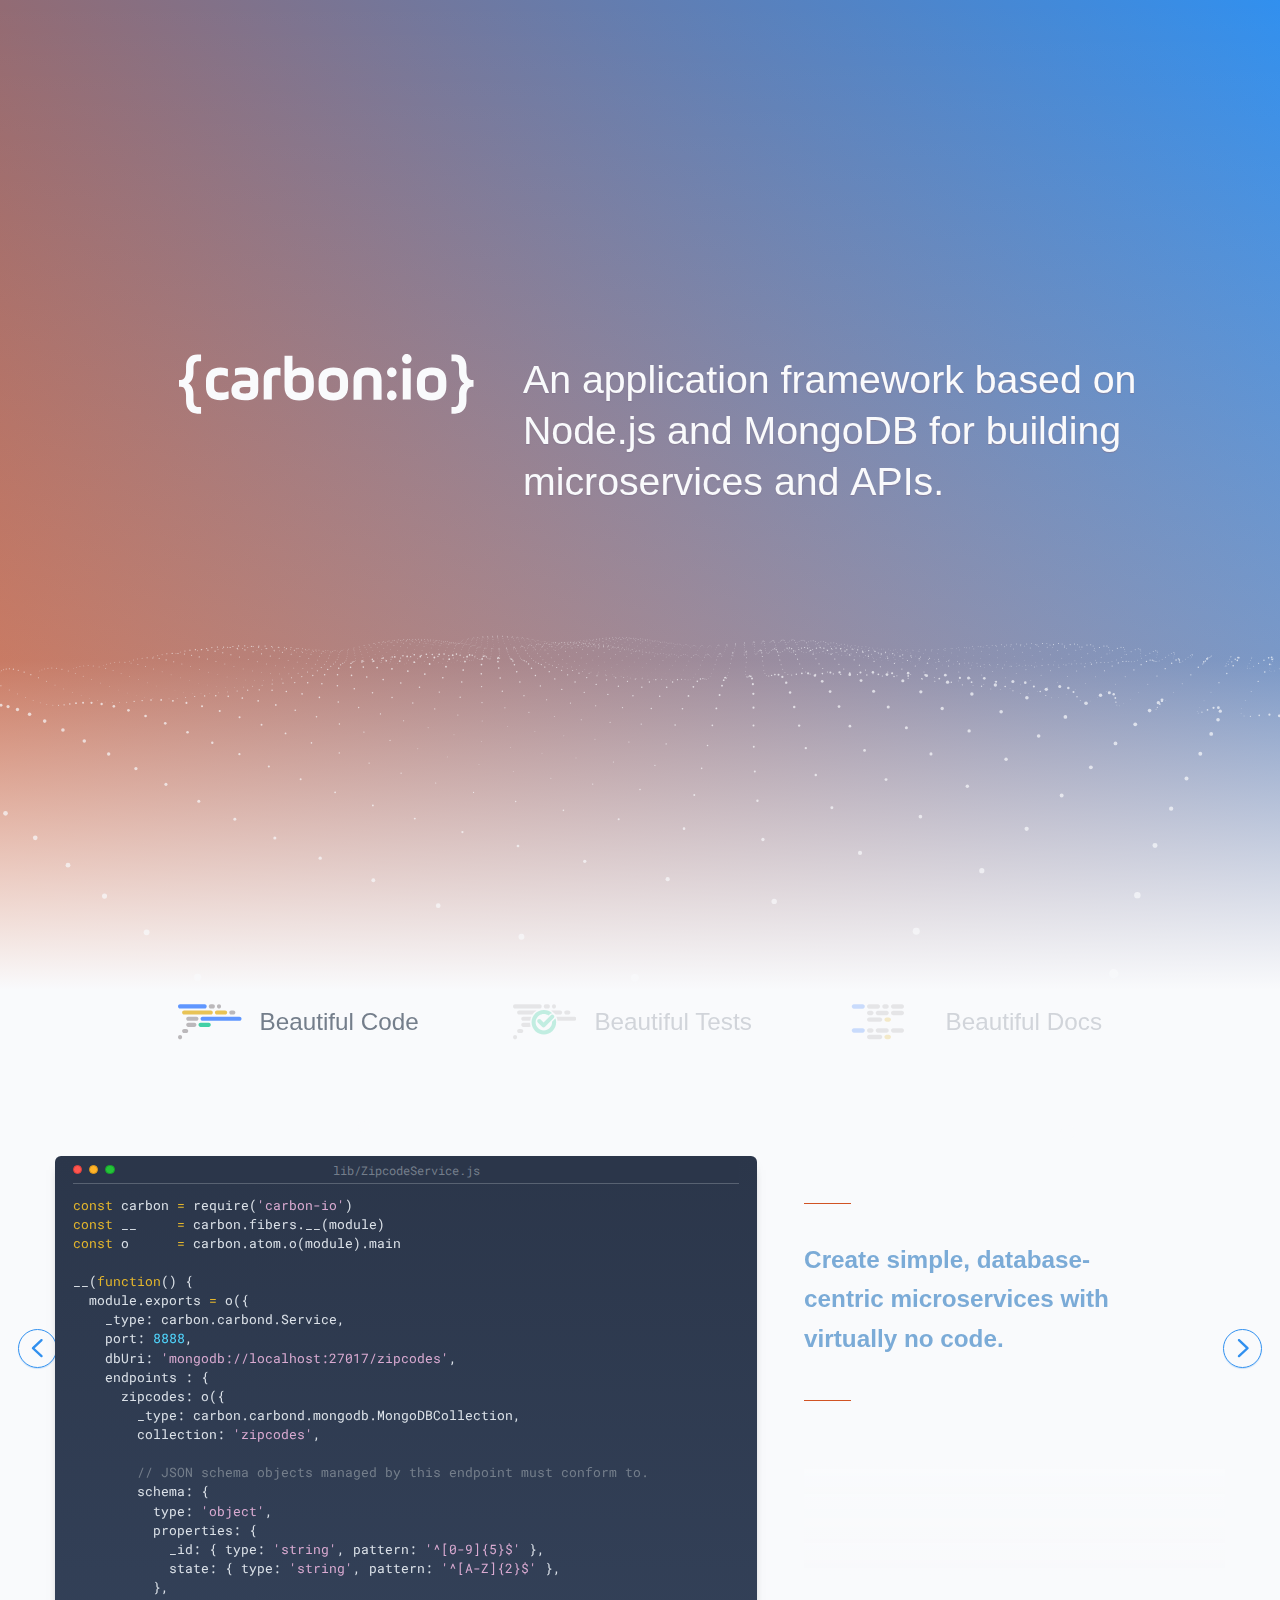
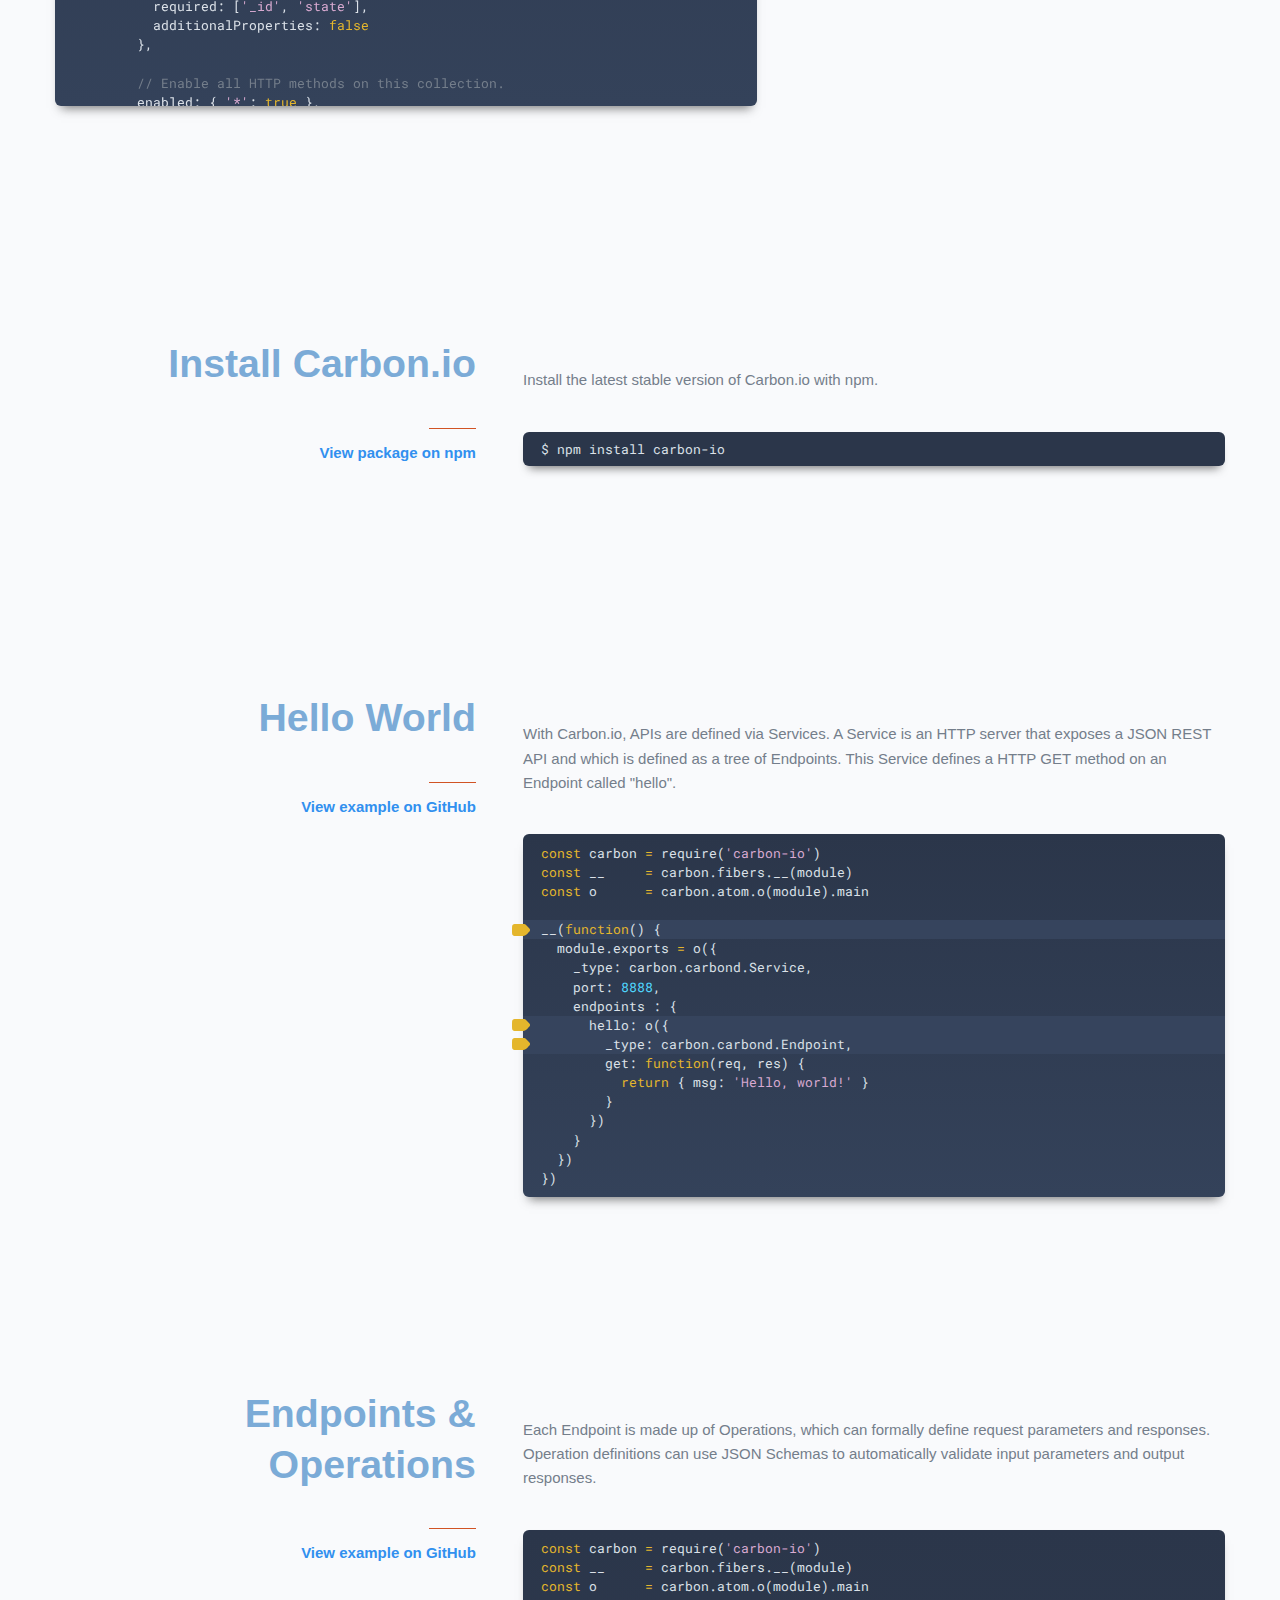
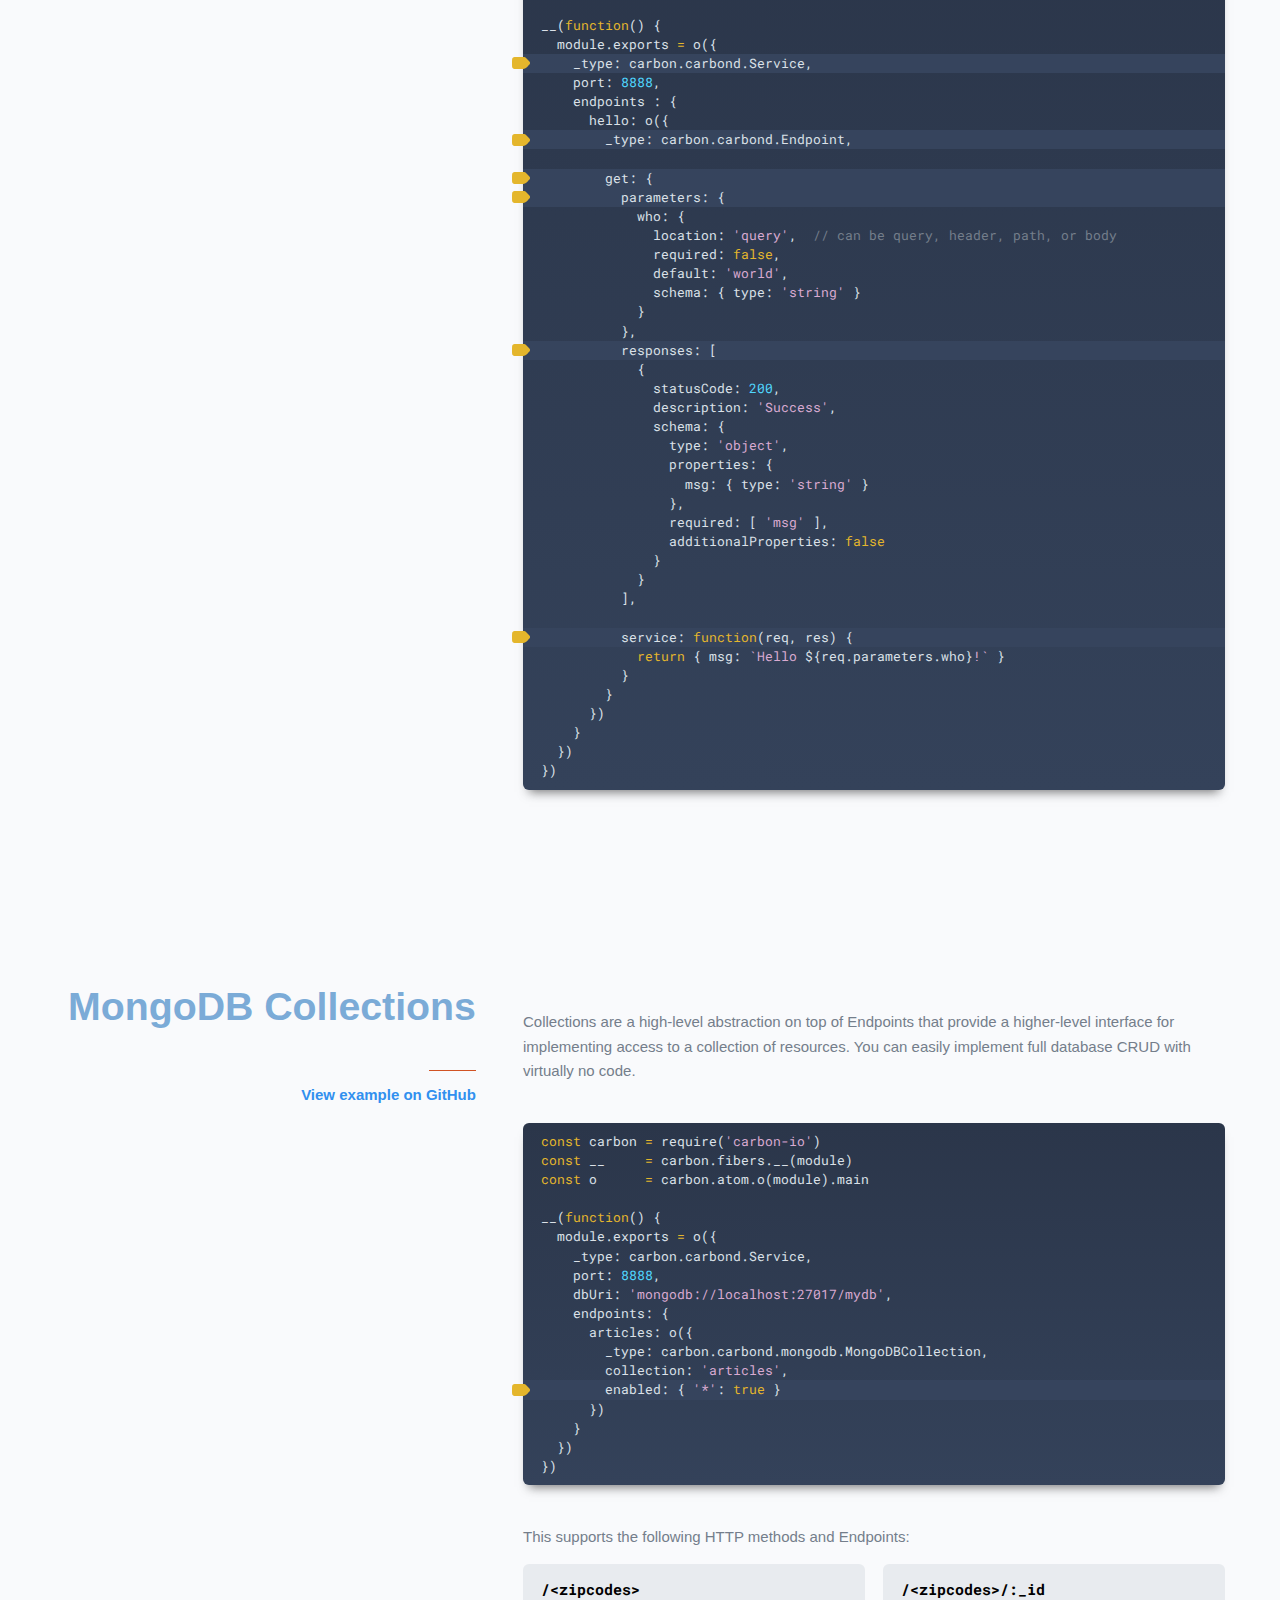
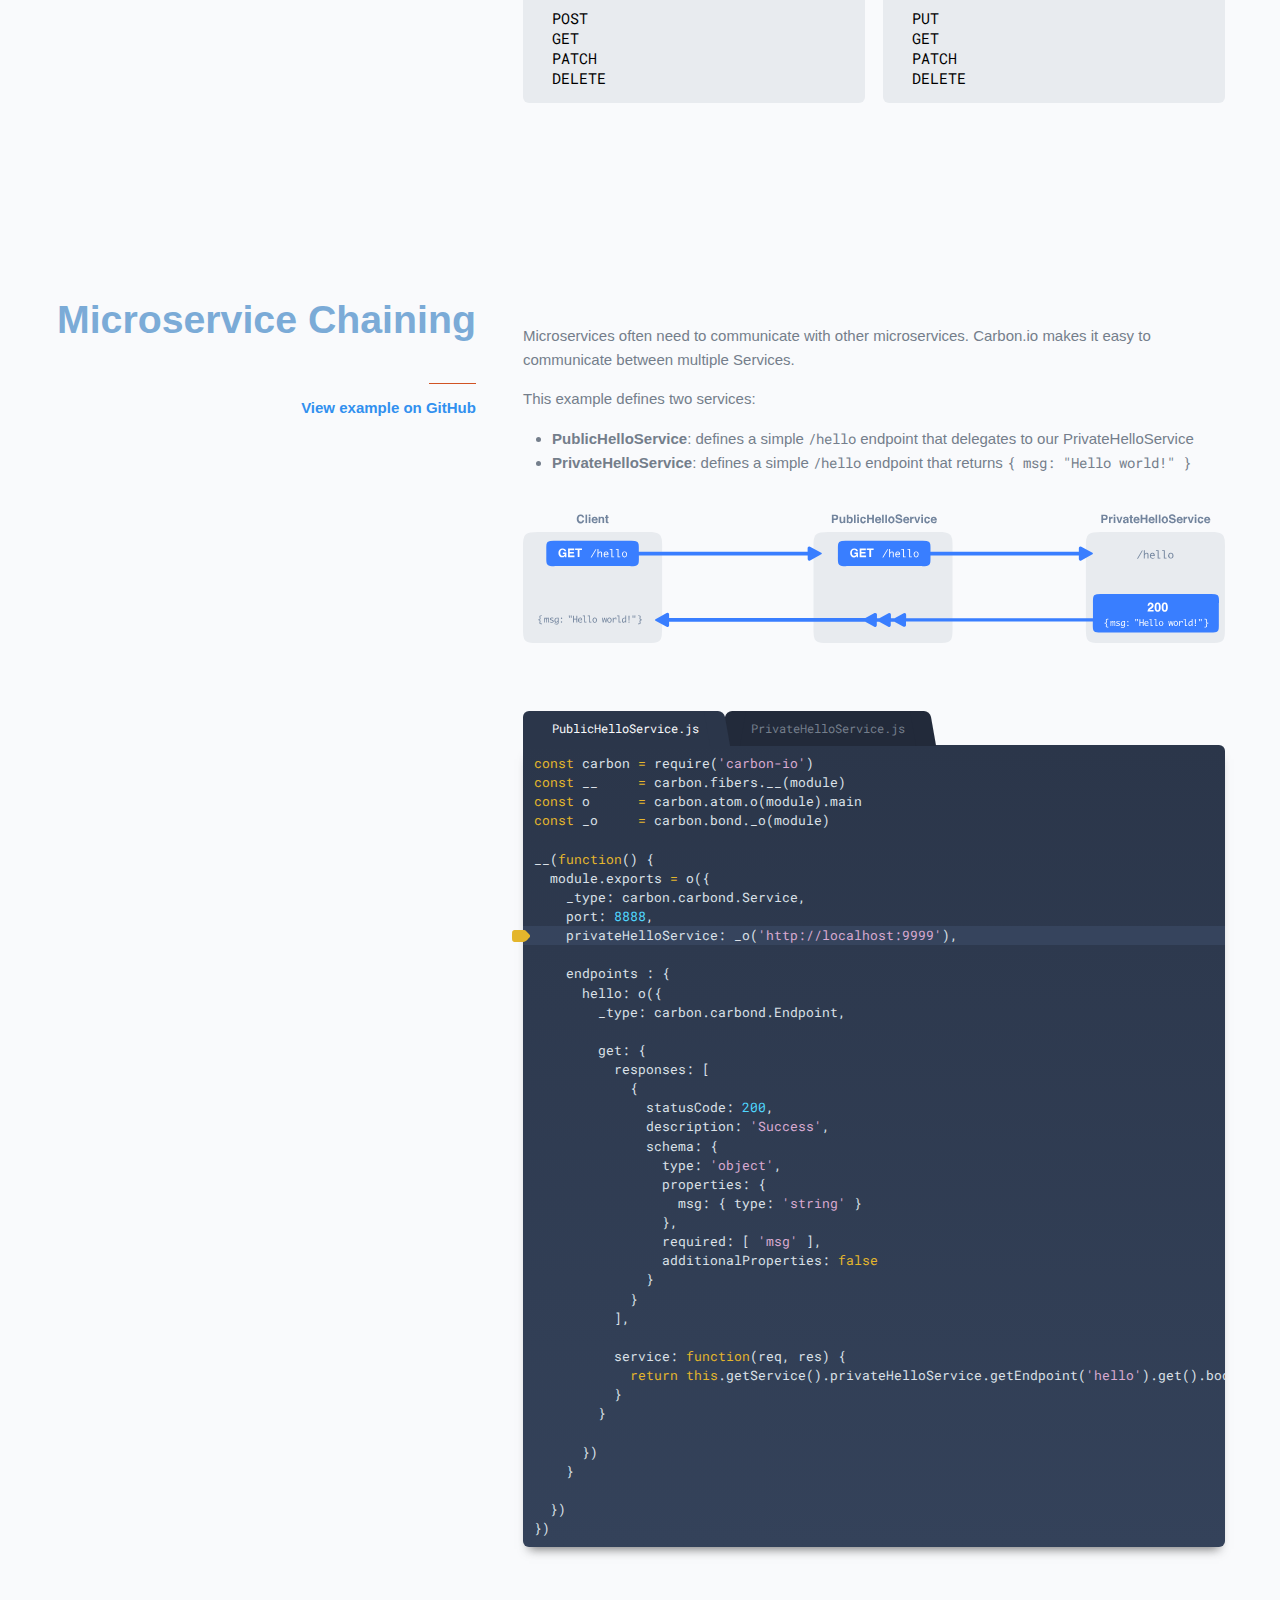
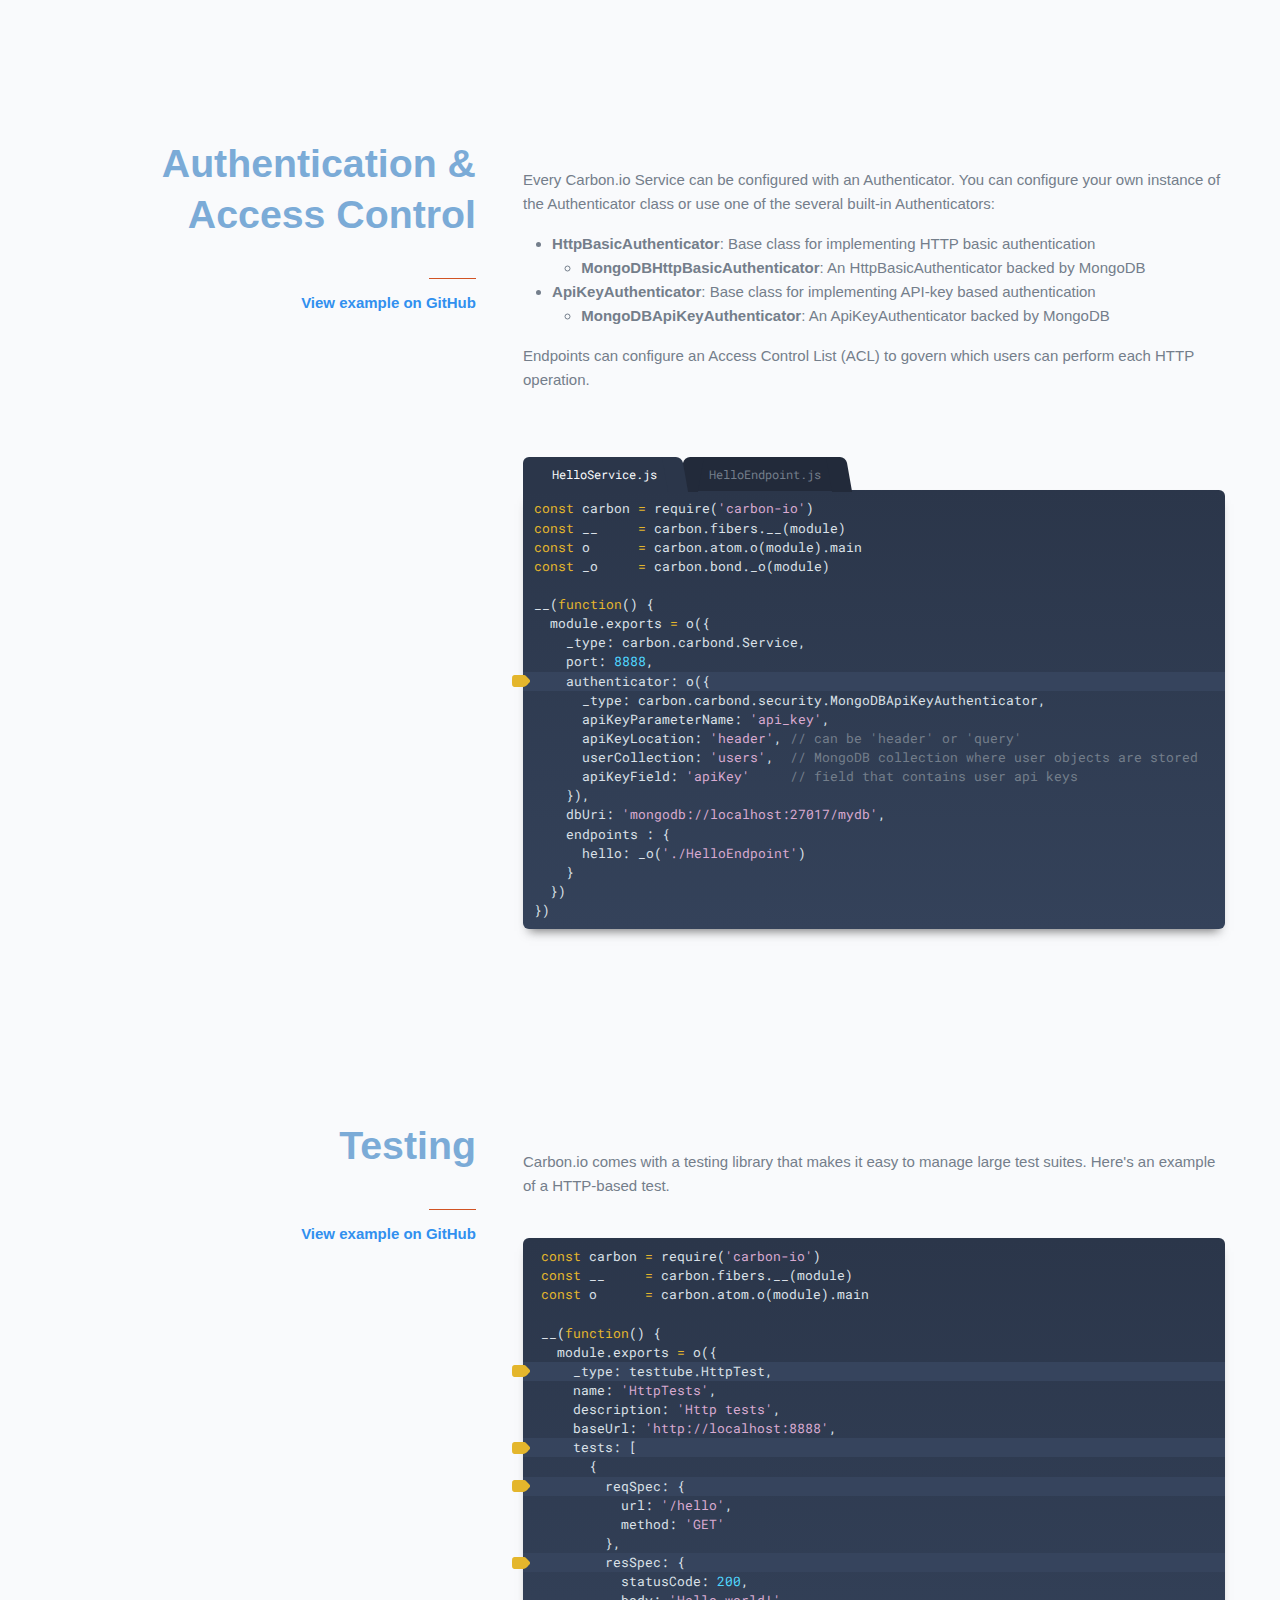
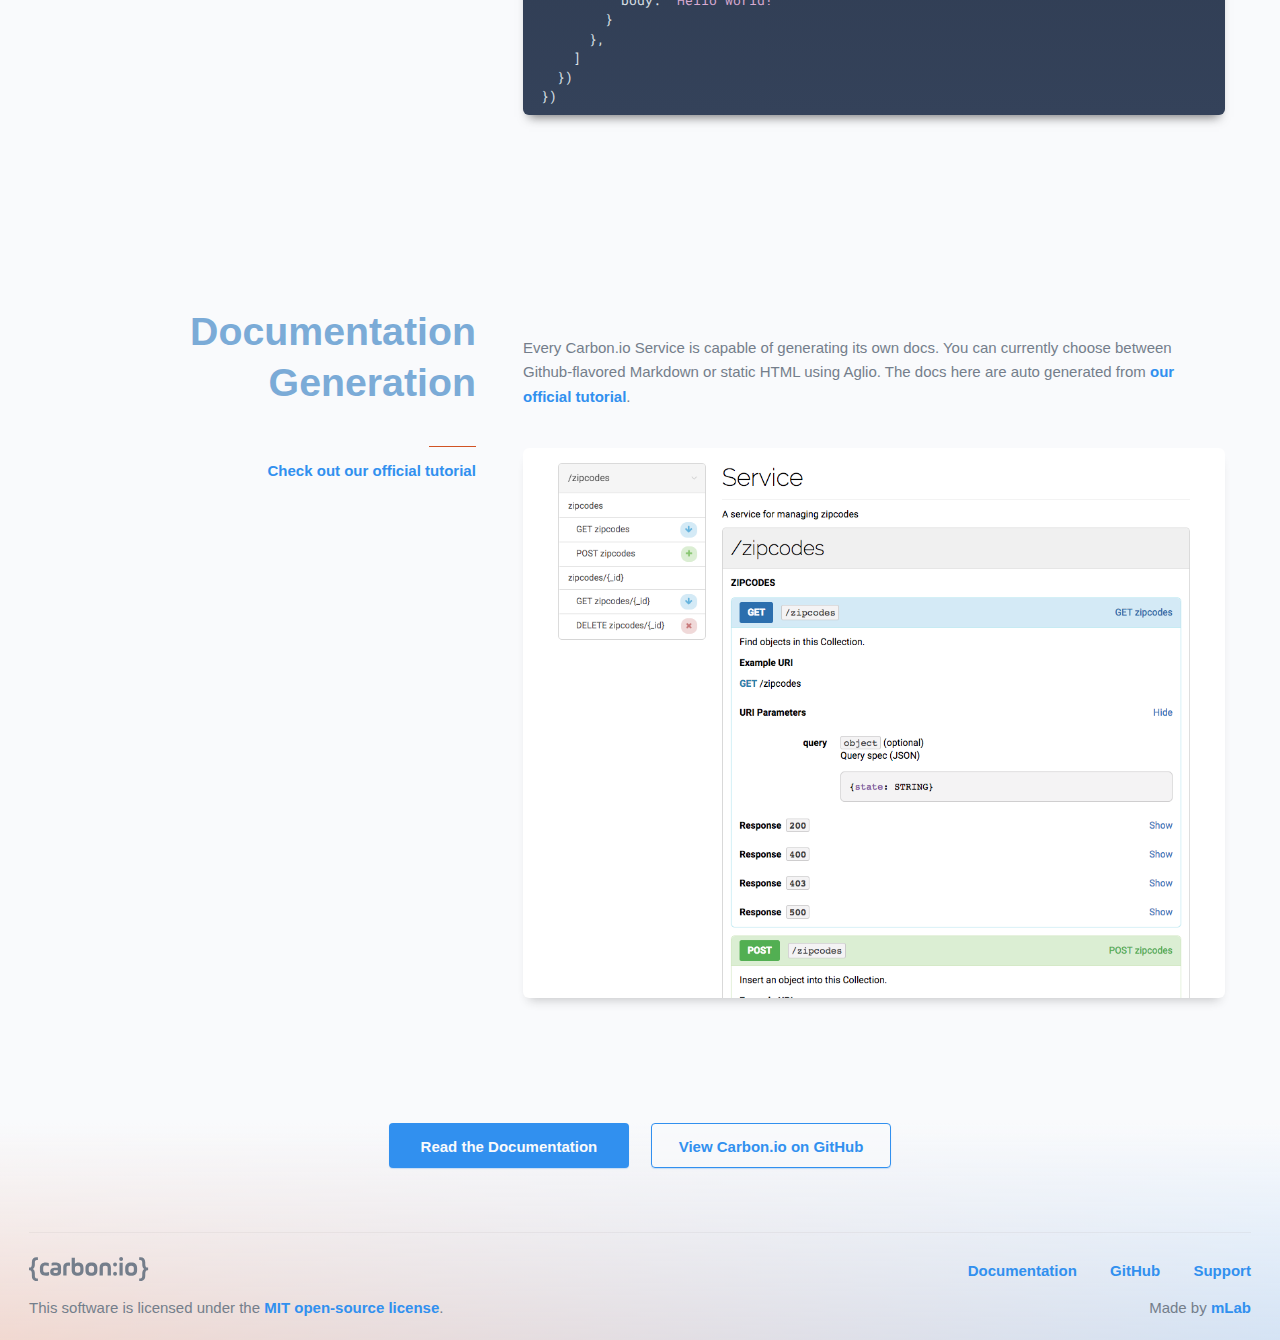
==== commit f3822c49: "build" ====
--- a/docs/index.html
+++ b/docs/index.html
@@ -1228,14 +1228,14 @@
 })</code>
       </pre>
 
-      <pre js-code-block="hello-endpoint" class="language-js example--code">
+      <pre js-code-block="hello-endpoint" class="language-js example--code" js-highlight-id="hello-endpoint">
         <code>const carbon = require('carbon-io')
 const __     = carbon.fibers.__(module)
 const o      = carbon.atom.o(module).main
 
 module.exports = o({
   _type: carbon.carbond.Endpoint,
-  acl: o({
+  <mark js-highlighted-code="hello-service-1">  <mark js-inline-highlight="hello-service-1">acl</mark>: o({</mark>
     _type: carbon.carbond.security.EndpointAcl,
     groupDefinitions: { // This ACL defines a group called 'role'.
       role: 'role'      // We define a group called 'role' based on the user property named 'role'.
@@ -1263,7 +1263,8 @@
   post: function(req) {
     return { msg: `Hello ${req.body.message}!` }
   }
-})</code>
+})
+</code>
       </pre>
     </div>
   </section>
